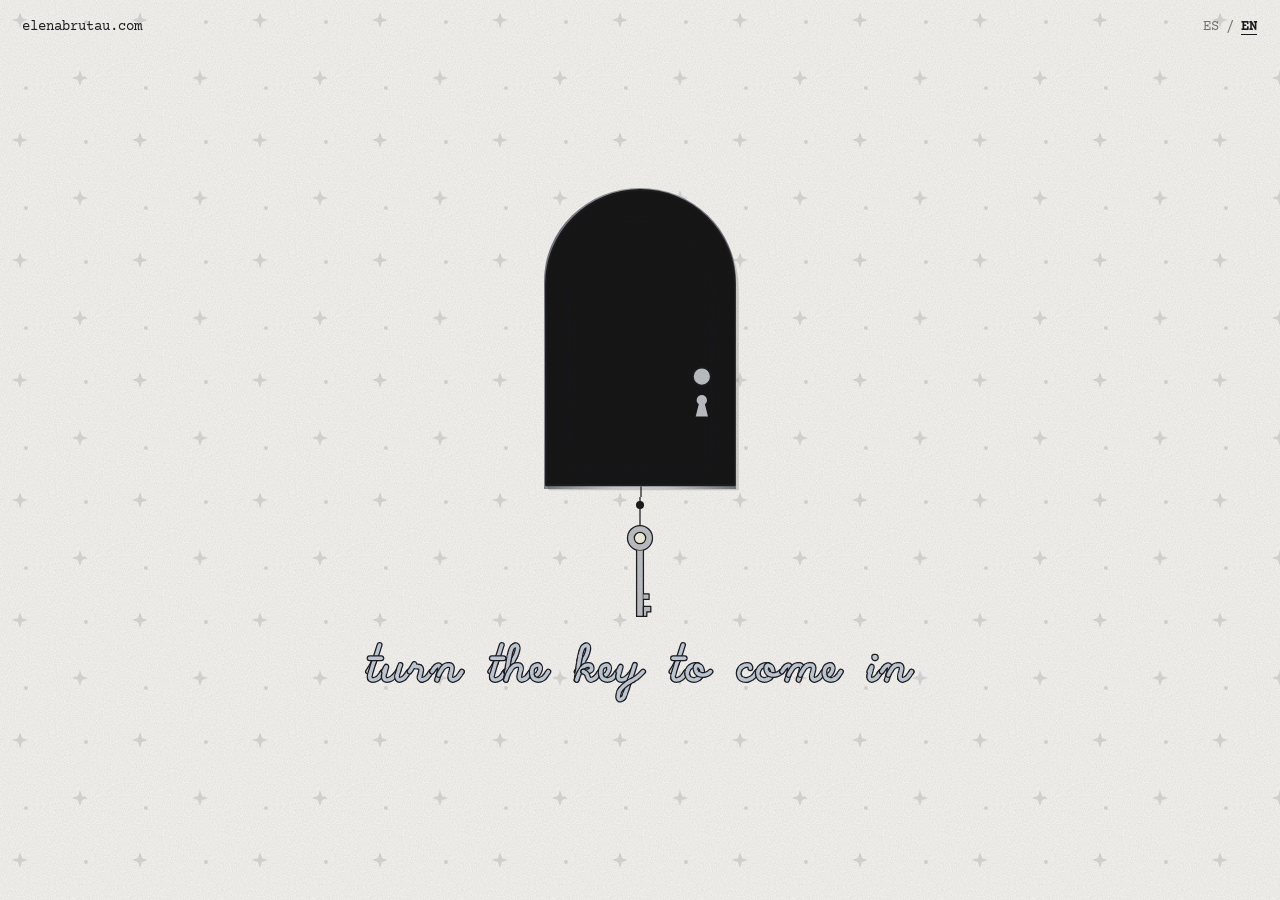
==== index.html @ fbf1dfaa "Estante más corto, pista mínima, cuadros reubicados y contorno fino Co-Authored-By: Claude Opus 5.5 " ====
<!doctype html>
<html lang="es">
<head>
  <meta charset="utf-8">
  <meta name="viewport" content="width=device-width, initial-scale=1">
  <title>Elena Brutau</title>
  <meta name="description" content="Un acceso a la mente de Elena Brutau: libretas con su arte, sus escritos, las cosas que ve y luna & friends.">
  <meta property="og:title" content="Elena Brutau">
  <meta property="og:description" content="Entra y saca una libreta.">
  <meta name="theme-color" content="#F7F6F3">
  <link rel="icon" href="data:image/svg+xml,%3Csvg xmlns='http://www.w3.org/2000/svg' viewBox='0 0 64 64'%3E%3Cpath d='M8 30 L14 10 L24 22 H40 L50 8 L56 30 Q58 52 32 52 Q6 52 8 30Z' fill='%23161616'/%3E%3Cpath d='M18 34 Q24 28 28 34 Q24 38 18 34Z M36 34 Q40 28 46 34 Q40 38 36 34Z' fill='%23CBA455'/%3E%3C/svg%3E">
  <link rel="preconnect" href="https://fonts.googleapis.com">
  <link rel="preconnect" href="https://fonts.gstatic.com" crossorigin>
  <link href="https://fonts.googleapis.com/css2?family=Archivo+Narrow:wght@600;700&family=Borel&family=Courier+Prime:wght@400;700&family=Sacramento&display=swap" rel="stylesheet">
  <link rel="stylesheet" href="styles.css?v=202610130904">
</head>
<body>

  <!-- Filtros de dibujo: borde de tinta tembloroso y manchas de acuarela -->
  <svg class="filtros" aria-hidden="true" focusable="false">
    <filter id="contorno" x="-10%" y="-10%" width="120%" height="120%">
      <feMorphology in="SourceAlpha" operator="dilate" radius="3.4" result="fuera"/>
      <feMorphology in="SourceAlpha" operator="dilate" radius="2.2" result="dentro"/>
      <feComposite in="fuera" in2="dentro" operator="out" result="anillo"/>
      <feFlood flood-color="#1C1A1E"/>
      <feComposite in2="anillo" operator="in" result="linea"/>
      <feMerge><feMergeNode in="linea"/><feMergeNode in="SourceGraphic"/></feMerge>
    </filter>
    <filter id="tinta" x="-5%" y="-5%" width="110%" height="110%">
      <feTurbulence type="fractalNoise" baseFrequency="0.025" numOctaves="1" seed="7" result="ruido"/>
      <feDisplacementMap in="SourceGraphic" in2="ruido" scale="2" xChannelSelector="R" yChannelSelector="G"/>
    </filter>
    <filter id="mancha" x="-20%" y="-20%" width="140%" height="140%">
      <feTurbulence type="fractalNoise" baseFrequency="0.018" numOctaves="4" seed="3" result="ruido"/>
      <feDisplacementMap in="SourceGraphic" in2="ruido" scale="46" xChannelSelector="R" yChannelSelector="G" result="forma"/>
      <feGaussianBlur in="forma" stdDeviation="1.2"/>
    </filter>
  </svg>

  <!-- Idioma -->
  <div class="idiomas" role="group" aria-label="Idioma / Language">
    <button type="button" data-idioma="es" lang="es" aria-pressed="true">ES</button><span aria-hidden="true">/</span><button type="button" data-idioma="en" lang="en" aria-pressed="false">EN</button>
  </div>

  <!-- La entrada: una puertecita y su llave -->
  <div class="entrada" id="entrada">
    <p class="encabezado">elenabrutau.com</p>
    <div class="entrada-centro">
      <div class="puerta" aria-hidden="true">
        <div class="puerta-hueco"><span class="hueco-luz"></span></div>
        <div class="puerta-hoja">
          <svg viewBox="0 0 200 300" preserveAspectRatio="none">
            <path class="trazo" d="M8 296 V100 A92 92 0 0 1 192 100 V296 Z" style="fill:#161616" stroke-width="3"/>
            <path class="trazo" d="M30 280 V108 A70 70 0 0 1 170 108 V280 Z" fill="none" stroke="#F5F2DF" stroke-width="1.6" opacity=".55"/>
            <path class="trazo" d="M40 140 V250 M60 120 V262 M140 120 V262 M160 140 V250" stroke="#F5F2DF" stroke-width="1" opacity=".3"/>
            <circle cx="160" cy="190" r="9" style="fill:#BFC2C7" class="trazo" stroke-width="2"/>
            <path d="M160 208 a5 5 0 0 1 3 9 l3 12 h-12 l3 -12 a5 5 0 0 1 3 -9z" fill="#BFC2C7"/>
          </svg>
        </div>
        <span class="clavo"></span>
      </div>
      <button class="llave" id="llave" type="button">
        <svg class="llave-dibujo" viewBox="0 0 70 190" aria-hidden="true">
          <path d="M35 -60 V8" class="trazo" stroke-width="1.4"/>
          <g class="trazo">
            <circle cx="35" cy="30" r="22" fill="#BFC2C7"/>
            <circle cx="35" cy="30" r="10" fill="#F5F2DF"/>
            <path d="M29 52 V168 H41 V52" fill="#BFC2C7"/>
            <path d="M41 150 H54 V160 H47 V168 H41 Z M41 128 H51 V138 H41" fill="#BFC2C7"/>
          </g>
        </svg>
        <span class="llave-texto letra" data-t="entrar">gira la llave para entrar</span>
      </button>
    </div>
  </div>

  <!-- El mundo: un cuarto en 3D -->
  <main class="mundo" id="mundo" aria-label="Estante de libretas de Elena Brutau">
    <p class="encabezado"><span class="fecha-txt" data-t="fecha">Fecha:</span> <span id="fecha"></span><span class="sep"> / </span>elenabrutau.com</p>
    <h1 class="sr-only">Elena Brutau</h1>

    <div class="escena">
      <div class="cuarto3d" id="cuarto3d">

        <!-- techo, piso y paredes -->
        <div class="cara techo" aria-hidden="true"></div>
        <div class="cara piso" aria-hidden="true">
          <span class="alfombra"></span>
        </div>
        <div class="cara izq" aria-hidden="true">
          <figure class="marco marco-rosa"><img src="img/rosa-azul.png" alt=""></figure>
          <svg class="doodle estrella" style="left:66%;top:18%;width:12%" viewBox="0 0 100 100"><path d="M50 2 L58 38 L96 26 L66 52 L92 86 L54 66 L40 98 L38 62 L4 70 L30 46 L10 14 L44 32 Z"/></svg>
          <svg class="doodle garabato" style="left:12%;top:70%;width:8%" viewBox="0 0 40 40"><path d="M6 20 h28 M20 5 v30 M9 9 l22 22 M31 9 L9 31"/></svg>
        </div>
        <div class="cara der" aria-hidden="true">
          <div class="ventana" aria-hidden="true">
            <svg viewBox="0 0 220 300">
              <!-- cielo de noche en los colores de Luna -->
              <path d="M36 268 V118 A74 74 0 0 1 184 118 V268 Z" fill="#161616"/>
              <path d="M128 70 a26 26 0 1 0 22 44 a20 20 0 1 1 -22 -44z" fill="#F7F6F3"/>
              <g fill="#F5F2DF"><circle cx="70" cy="100" r="2.4"/><circle cx="92" cy="170" r="2"/><circle cx="150" cy="200" r="2.4"/><circle cx="62" cy="226" r="1.8"/><circle cx="160" cy="150" r="1.6"/></g>
              <path d="M78 140 l3 8 8 3 -8 3 -3 8 -3 -8 -8 -3 8 -3z" fill="#9FB0C2"/>
              <!-- marco de madera oscura -->
              <path class="trazo madera" d="M26 278 V116 A84 84 0 0 1 194 116 V278 Z M36 268 V118 A74 74 0 0 1 184 118 V268 Z" fill-rule="evenodd" stroke-width="1.5"/>
              <path class="trazo" d="M110 36 V268 M36 178 H184" stroke="#141312" stroke-width="3"/>
              <path class="trazo madera" d="M14 276 H206 V292 H14 Z" stroke-width="1.5"/>
              <!-- cortinas lila -->
              <path class="trazo" d="M18 40 Q60 30 70 44 Q58 120 66 200 Q48 214 40 290 L18 290 Z" fill="#9FB0C2" stroke-width="1.5"/>
              <path class="trazo" d="M202 40 Q160 30 150 44 Q162 120 154 200 Q172 214 180 290 L202 290 Z" fill="#9FB0C2" stroke-width="1.5"/>
              <path class="trazo" d="M34 70 Q30 150 30 270 M186 70 Q190 150 190 270" stroke-width="1.4" opacity=".6"/>
              <path class="trazo" d="M8 40 H212" stroke-width="2"/>
              <circle cx="8" cy="40" r="6" fill="#BFC2C7" class="trazo" stroke-width="1.2"/><circle cx="212" cy="40" r="6" fill="#BFC2C7" class="trazo" stroke-width="1.2"/>
            </svg>
          </div>
          <!-- aquí irá otro dibujo de Elena -->
          <svg class="doodle estrella lila" style="left:16%;top:70%;width:10%" viewBox="0 0 100 100"><path d="M50 4 L60 40 L98 50 L60 60 L50 96 L40 60 L2 50 L40 40 Z"/></svg>
        </div>

        <!-- pared del fondo con el estante -->
        <div class="cara fondo">
          <div class="mancha-pared" aria-hidden="true"><svg viewBox="0 0 600 420"><path d="M70 230 C40 120 180 40 300 60 C440 80 560 140 540 260 C520 360 380 400 260 380 C140 360 95 320 70 230Z"/></svg></div>


          <svg class="doodle estrella" style="right:21%;top:12%;width:3.4%" viewBox="0 0 100 100"><path d="M50 2 L58 38 L96 26 L66 52 L92 86 L54 66 L40 98 L38 62 L4 70 L30 46 L10 14 L44 32 Z"/></svg>
          <svg class="doodle garabato lila" style="right:22%;top:26%;width:3%" viewBox="0 0 40 40"><path d="M6 20 h28 M20 5 v30 M9 9 l22 22 M31 9 L9 31"/></svg>
          <span class="pegatina rosa" style="right:21%;top:60%" aria-hidden="true"></span>
          <span class="pegatina negra" style="left:27%;top:6%" aria-hidden="true"></span>


          <!-- el escritorio bajo el estante -->
          <div class="escritorio" aria-hidden="true">
            <svg viewBox="0 -64 640 324">
              <!-- sombra en la pared -->
                            <!-- cajonera -->
              <path class="trazo madera" d="M40 72 H230 V256 H40 Z" stroke-width="1.5"/>
              <path d="M46 132 H224 M46 194 H224" stroke="#5E5B58" stroke-width="1.3" fill="none"/>
              <g class="trazo" stroke-width="1.3"><circle cx="135" cy="102" r="7" fill="#BFC2C7"/><circle cx="135" cy="163" r="7" fill="#BFC2C7"/><circle cx="135" cy="225" r="7" fill="#BFC2C7"/></g>
              <!-- pata derecha y travesaño con cajón fino -->
              <path class="trazo madera" d="M574 72 H604 V256 H574 Z" stroke-width="1.5"/>
              <path class="trazo madera" d="M230 72 H574 V104 H230 Z" stroke-width="1.5"/>
              <path d="M380 88 H424" stroke="#8A8D93" stroke-width="2.4" stroke-linecap="round"/>
              <!-- tablero -->
              <path class="trazo madera" d="M14 48 H630 V74 H14 Z" stroke-width="1.5"/>
              <!-- vetas y brillitos a su estilo -->
              <g class="trazo" stroke="#5E5B58" stroke-width="1.1">
                <path d="M60 58 q40 -4 80 0 M300 64 q50 -4 100 0 M520 56 q30 -3 60 0"/>
                <ellipse cx="80" cy="226" rx="9" ry="4"/><ellipse cx="196" cy="148" rx="7" ry="3"/>
              </g>
              <g stroke="#F5F2DF" stroke-width="2" stroke-linecap="round" opacity=".5"><path d="M24 54 v6 M30 54 v4 M586 82 v8 M592 82 v5"/></g>

              <!-- encima: libretas apiladas -->
              <path class="trazo" d="M64 34 H186 V48 H64 Z" fill="#161616" stroke-width="1.3"/>
              <path class="trazo" d="M72 20 H178 V34 H72 Z" fill="#161616" stroke-width="1.3"/>
              <path d="M150 20 h10 v14 h-10z" fill="#F5F2DF"/>
              <path d="M110 34 h14 v14 h-14z" fill="#C4CFDB"/>
              <!-- lamparita de escritorio: se enciende al entrar -->
              <g class="trazo" stroke-width="1.4">
                <path d="M222 48 Q240 38 258 48 Z" fill="#161616"/>
                <path d="M240 44 V-40" stroke-width="4"/>
                <path d="M222 -46 H258 L270 -16 H210 Z" fill="#161616"/>
                <path d="M230 -16 a10 10 0 0 0 20 0" class="bombilla"/>
              </g>
              <g class="rayos trazo" stroke-width="1.3"><path d="M240 0 v10 M222 -4 l-8 8 M258 -4 l8 8 M206 -14 l-10 2 M274 -14 l10 2"/></g>
              <path d="M226 -40 v6 M231 -40 v4" stroke="#F5F2DF" stroke-width="1.6" stroke-linecap="round"/>
              <!-- taza con lápices -->
              <path class="trazo" d="M300 0 L308 30 M312 -6 L314 30 M324 2 L318 30" stroke-width="5"/>
              <path d="M300 0 L302 8 M312 -6 L312.6 2 M324 2 L322 10" stroke="#161616" stroke-width="5" stroke-linecap="round"/>
              <path d="M301 6 L307 28" stroke="#BFC2C7" stroke-width="3" stroke-linecap="round"/>
              <path d="M312.6 2 L314 28" stroke="#979B82" stroke-width="3" stroke-linecap="round"/>
              <path d="M322 9 L318.6 28" stroke="#9FB0C2" stroke-width="3" stroke-linecap="round"/>
              <path class="trazo" d="M290 22 H336 L332 48 H294 Z" fill="#161616" stroke-width="1.4"/>
              <path class="trazo" d="M335 28 q14 2 10 12 q-3 6 -11 5" stroke-width="1.4"/>
              <path d="M300 30 v6 M305 30 v3" stroke="#F5F2DF" stroke-width="1.6" stroke-linecap="round"/>
              <!-- macetita con hojas a su estilo -->
              <path class="trazo" d="M470 34 Q456 6 470 -18 Q480 4 470 34 Z" fill="#979B82" stroke-width="1.3"/>
              <path class="trazo" d="M474 34 Q500 10 514 -2 Q508 26 474 34 Z" fill="#979B82" stroke-width="1.3"/>
              <path class="trazo" d="M468 34 Q440 18 430 4 Q452 6 468 34 Z" fill="#979B82" stroke-width="1.3"/>
              <path class="trazo" d="M470 30 V-12 M476 32 L506 4 M466 32 L436 8" stroke-width="1.2"/>
              <path class="trazo" d="M452 30 H492 L486 48 H458 Z" fill="#161616" stroke-width="1.4"/>
              <path d="M462 36 v5 M467 36 v3" stroke="#1C1A1E" stroke-width="1.6" stroke-linecap="round"/>
              <!-- piedrita de clay -->
              <path class="trazo" d="M548 48 Q544 30 562 28 Q582 26 584 42 L584 48 Z" fill="#F5F2DF" stroke-width="1.3"/>
              <path d="M556 36 l4 3 M570 34 l3 3" stroke="#1C1A1E" stroke-width="2" stroke-linecap="round"/>
            </svg>
          </div>

          <!-- fotos de los gatos en marquitos vintage -->
          <figure class="cuadro-dorado cuadro-1" style=""><svg viewBox="0 0 232 199.5" aria-hidden="true"><rect x="28" y="30" width="180" height="145.5" rx="4" fill="#1C1A1E" opacity=".14"/><g filter="url(#tinta)"><rect x="22.0" y="22.0" width="180.0" height="145.5" rx="3" fill="#BFC2C7" stroke="#1C1A1E" stroke-width="2.6"/><rect x="26.0" y="26.0" width="172.0" height="137.5" fill="none" stroke="#ECEEF0" stroke-width="2.2" opacity=".75"/><rect x="32.8" y="32.8" width="158.4" height="123.9" fill="none" stroke="#6E727A" stroke-width="1.4"/><rect x="41.0" y="41.0" width="142.0" height="107.5" fill="#9A9EA5" stroke="#1C1A1E" stroke-width="1.8"/><g fill="#ECEEF0" stroke="#6E727A" stroke-width=".5"><circle cx="43.4" cy="43.4" r="1.25"/><circle cx="43.4" cy="146.1" r="1.25"/><circle cx="48.0" cy="43.4" r="1.25"/><circle cx="48.0" cy="146.1" r="1.25"/><circle cx="52.5" cy="43.4" r="1.25"/><circle cx="52.5" cy="146.1" r="1.25"/><circle cx="57.1" cy="43.4" r="1.25"/><circle cx="57.1" cy="146.1" r="1.25"/><circle cx="61.7" cy="43.4" r="1.25"/><circle cx="61.7" cy="146.1" r="1.25"/><circle cx="66.3" cy="43.4" r="1.25"/><circle cx="66.3" cy="146.1" r="1.25"/><circle cx="70.8" cy="43.4" r="1.25"/><circle cx="70.8" cy="146.1" r="1.25"/><circle cx="75.4" cy="43.4" r="1.25"/><circle cx="75.4" cy="146.1" r="1.25"/><circle cx="80.0" cy="43.4" r="1.25"/><circle cx="80.0" cy="146.1" r="1.25"/><circle cx="84.6" cy="43.4" r="1.25"/><circle cx="84.6" cy="146.1" r="1.25"/><circle cx="89.1" cy="43.4" r="1.25"/><circle cx="89.1" cy="146.1" r="1.25"/><circle cx="93.7" cy="43.4" r="1.25"/><circle cx="93.7" cy="146.1" r="1.25"/><circle cx="98.3" cy="43.4" r="1.25"/><circle cx="98.3" cy="146.1" r="1.25"/><circle cx="102.9" cy="43.4" r="1.25"/><circle cx="102.9" cy="146.1" r="1.25"/><circle cx="107.4" cy="43.4" r="1.25"/><circle cx="107.4" cy="146.1" r="1.25"/><circle cx="112.0" cy="43.4" r="1.25"/><circle cx="112.0" cy="146.1" r="1.25"/><circle cx="116.6" cy="43.4" r="1.25"/><circle cx="116.6" cy="146.1" r="1.25"/><circle cx="121.1" cy="43.4" r="1.25"/><circle cx="121.1" cy="146.1" r="1.25"/><circle cx="125.7" cy="43.4" r="1.25"/><circle cx="125.7" cy="146.1" r="1.25"/><circle cx="130.3" cy="43.4" r="1.25"/><circle cx="130.3" cy="146.1" r="1.25"/><circle cx="134.9" cy="43.4" r="1.25"/><circle cx="134.9" cy="146.1" r="1.25"/><circle cx="139.4" cy="43.4" r="1.25"/><circle cx="139.4" cy="146.1" r="1.25"/><circle cx="144.0" cy="43.4" r="1.25"/><circle cx="144.0" cy="146.1" r="1.25"/><circle cx="148.6" cy="43.4" r="1.25"/><circle cx="148.6" cy="146.1" r="1.25"/><circle cx="153.2" cy="43.4" r="1.25"/><circle cx="153.2" cy="146.1" r="1.25"/><circle cx="157.7" cy="43.4" r="1.25"/><circle cx="157.7" cy="146.1" r="1.25"/><circle cx="162.3" cy="43.4" r="1.25"/><circle cx="162.3" cy="146.1" r="1.25"/><circle cx="166.9" cy="43.4" r="1.25"/><circle cx="166.9" cy="146.1" r="1.25"/><circle cx="171.5" cy="43.4" r="1.25"/><circle cx="171.5" cy="146.1" r="1.25"/><circle cx="176.0" cy="43.4" r="1.25"/><circle cx="176.0" cy="146.1" r="1.25"/><circle cx="180.6" cy="43.4" r="1.25"/><circle cx="180.6" cy="146.1" r="1.25"/><circle cx="43.4" cy="48.1" r="1.25"/><circle cx="180.6" cy="48.1" r="1.25"/><circle cx="43.4" cy="52.7" r="1.25"/><circle cx="180.6" cy="52.7" r="1.25"/><circle cx="43.4" cy="57.4" r="1.25"/><circle cx="180.6" cy="57.4" r="1.25"/><circle cx="43.4" cy="62.1" r="1.25"/><circle cx="180.6" cy="62.1" r="1.25"/><circle cx="43.4" cy="66.7" r="1.25"/><circle cx="180.6" cy="66.7" r="1.25"/><circle cx="43.4" cy="71.4" r="1.25"/><circle cx="180.6" cy="71.4" r="1.25"/><circle cx="43.4" cy="76.1" r="1.25"/><circle cx="180.6" cy="76.1" r="1.25"/><circle cx="43.4" cy="80.7" r="1.25"/><circle cx="180.6" cy="80.7" r="1.25"/><circle cx="43.4" cy="85.4" r="1.25"/><circle cx="180.6" cy="85.4" r="1.25"/><circle cx="43.4" cy="90.1" r="1.25"/><circle cx="180.6" cy="90.1" r="1.25"/><circle cx="43.4" cy="94.8" r="1.25"/><circle cx="180.6" cy="94.8" r="1.25"/><circle cx="43.4" cy="99.4" r="1.25"/><circle cx="180.6" cy="99.4" r="1.25"/><circle cx="43.4" cy="104.1" r="1.25"/><circle cx="180.6" cy="104.1" r="1.25"/><circle cx="43.4" cy="108.8" r="1.25"/><circle cx="180.6" cy="108.8" r="1.25"/><circle cx="43.4" cy="113.4" r="1.25"/><circle cx="180.6" cy="113.4" r="1.25"/><circle cx="43.4" cy="118.1" r="1.25"/><circle cx="180.6" cy="118.1" r="1.25"/><circle cx="43.4" cy="122.8" r="1.25"/><circle cx="180.6" cy="122.8" r="1.25"/><circle cx="43.4" cy="127.4" r="1.25"/><circle cx="180.6" cy="127.4" r="1.25"/><circle cx="43.4" cy="132.1" r="1.25"/><circle cx="180.6" cy="132.1" r="1.25"/><circle cx="43.4" cy="136.8" r="1.25"/><circle cx="180.6" cy="136.8" r="1.25"/><circle cx="43.4" cy="141.4" r="1.25"/><circle cx="180.6" cy="141.4" r="1.25"/></g><g transform="translate(101.2 26.8) rotate(200.0) scale(1 1)"><path d="M0 0 Q10.8 -9.7 21.6 -2.2 Q11.9 1.1 0 0 Z" fill="#BFC2C7" stroke="#1C1A1E" stroke-width="1.6" stroke-linejoin="round"/><path d="M1.7 -0.4 Q10.8 -4.3 19.4 -2.6" stroke="#6E727A" stroke-width="1" fill="none"/></g><g transform="translate(122.8 26.8) rotate(-20.0) scale(-1 1)"><path d="M0 0 Q10.8 -9.7 21.6 -2.2 Q11.9 1.1 0 0 Z" fill="#BFC2C7" stroke="#1C1A1E" stroke-width="1.6" stroke-linejoin="round"/><path d="M1.7 -0.4 Q10.8 -4.3 19.4 -2.6" stroke="#6E727A" stroke-width="1" fill="none"/></g><g transform="translate(112.0 30.4) rotate(0.0) scale(1 1)"><path d="M-22.2 0.0 L-21.7 -0.9 L-20.3 -1.6 L-18.9 -2.2 L-18.3 -2.9 L-18.6 -3.7 L-19.7 -4.8 L-20.7 -5.9 L-20.9 -6.8 L-20.0 -7.5 L-18.5 -7.8 L-16.9 -7.9 L-16.1 -8.4 L-16.1 -9.2 L-16.7 -10.5 L-17.2 -11.9 L-17.0 -12.9 L-16.0 -13.2 L-14.4 -13.0 L-12.9 -12.7 L-11.9 -12.8 L-11.6 -13.6 L-11.7 -15.0 L-11.7 -16.5 L-11.1 -17.3 L-10.0 -17.3 L-8.6 -16.6 L-7.3 -15.9 L-6.3 -15.7 L-5.7 -16.4 L-5.3 -17.7 L-4.7 -19.1 L-3.9 -19.7 L-2.8 -19.4 L-1.8 -18.3 L-0.8 -17.2 L-0.0 -16.7 L0.8 -17.2 L1.8 -18.3 L2.8 -19.4 L3.9 -19.7 L4.7 -19.1 L5.3 -17.7 L5.7 -16.4 L6.3 -15.7 L7.3 -15.9 L8.6 -16.6 L10.0 -17.3 L11.1 -17.3 L11.7 -16.5 L11.7 -15.0 L11.6 -13.6 L11.9 -12.8 L12.9 -12.7 L14.4 -13.0 L16.0 -13.2 L17.0 -12.9 L17.2 -11.9 L16.7 -10.5 L16.1 -9.2 L16.1 -8.4 L16.9 -7.9 L18.5 -7.8 L20.0 -7.5 L20.9 -6.8 L20.7 -5.9 L19.7 -4.8 L18.6 -3.7 L18.3 -2.9 L18.9 -2.2 L20.3 -1.6 L21.7 -0.9 L22.2 -0.0 Z" fill="#BFC2C7" stroke="#1C1A1E" stroke-width="2" stroke-linejoin="round"/><path d="M0 -2.4 L-17.6 -5.7" stroke="#6E727A" stroke-width="1.3"/><path d="M0 -2.4 L-14.4 -10.8" stroke="#6E727A" stroke-width="1.3"/><path d="M0 -2.4 L-9.4 -14.5" stroke="#6E727A" stroke-width="1.3"/><path d="M0 -2.4 L-3.3 -16.5" stroke="#6E727A" stroke-width="1.3"/><path d="M0 -2.4 L3.3 -16.5" stroke="#6E727A" stroke-width="1.3"/><path d="M0 -2.4 L9.4 -14.5" stroke="#6E727A" stroke-width="1.3"/><path d="M0 -2.4 L14.4 -10.8" stroke="#6E727A" stroke-width="1.3"/><path d="M0 -2.4 L17.6 -5.7" stroke="#6E727A" stroke-width="1.3"/><path d="M-15.3 -9.2 Q0 -21.4 15.3 -9.2" stroke="#ECEEF0" stroke-width="1.4" fill="none" opacity=".7"/><ellipse cx="0" cy="1.0" rx="6.5" ry="4.5" fill="#9A9EA5" stroke="#1C1A1E" stroke-width="1.6"/></g><g transform="translate(102.4 162.7) rotate(160.0) scale(1 1)"><path d="M0 0 Q9.0 -8.1 18.0 -1.8 Q9.9 0.9 0 0 Z" fill="#BFC2C7" stroke="#1C1A1E" stroke-width="1.6" stroke-linejoin="round"/><path d="M1.4 -0.4 Q9.0 -3.6 16.2 -2.2" stroke="#6E727A" stroke-width="1" fill="none"/></g><g transform="translate(121.6 162.7) rotate(20.0) scale(-1 1)"><path d="M0 0 Q9.0 -8.1 18.0 -1.8 Q9.9 0.9 0 0 Z" fill="#BFC2C7" stroke="#1C1A1E" stroke-width="1.6" stroke-linejoin="round"/><path d="M1.4 -0.4 Q9.0 -3.6 16.2 -2.2" stroke="#6E727A" stroke-width="1" fill="none"/></g><g transform="translate(112.0 160.3) rotate(180.0) scale(1 1)"><path d="M-18.3 0.0 L-17.9 -0.7 L-16.7 -1.3 L-15.6 -1.8 L-15.1 -2.4 L-15.4 -3.1 L-16.2 -3.9 L-17.0 -4.8 L-17.2 -5.6 L-16.5 -6.2 L-15.2 -6.4 L-14.0 -6.5 L-13.2 -6.9 L-13.3 -7.6 L-13.8 -8.7 L-14.2 -9.8 L-14.0 -10.6 L-13.2 -10.9 L-11.9 -10.7 L-10.6 -10.4 L-9.8 -10.5 L-9.6 -11.2 L-9.6 -12.4 L-9.6 -13.6 L-9.2 -14.3 L-8.3 -14.3 L-7.1 -13.7 L-6.0 -13.1 L-5.2 -12.9 L-4.7 -13.5 L-4.3 -14.6 L-3.9 -15.7 L-3.2 -16.2 L-2.3 -15.9 L-1.5 -15.1 L-0.7 -14.1 L-0.0 -13.8 L0.7 -14.1 L1.5 -15.1 L2.3 -15.9 L3.2 -16.2 L3.9 -15.7 L4.3 -14.6 L4.7 -13.5 L5.2 -12.9 L6.0 -13.1 L7.1 -13.7 L8.3 -14.3 L9.2 -14.3 L9.6 -13.6 L9.6 -12.4 L9.6 -11.2 L9.8 -10.5 L10.6 -10.4 L11.9 -10.7 L13.2 -10.9 L14.0 -10.6 L14.2 -9.8 L13.8 -8.7 L13.3 -7.6 L13.2 -6.9 L14.0 -6.5 L15.2 -6.4 L16.5 -6.2 L17.2 -5.6 L17.0 -4.8 L16.2 -3.9 L15.4 -3.1 L15.1 -2.4 L15.6 -1.8 L16.7 -1.3 L17.9 -0.7 L18.3 -0.0 Z" fill="#BFC2C7" stroke="#1C1A1E" stroke-width="2" stroke-linejoin="round"/><path d="M0 -2.0 L-14.5 -4.7" stroke="#6E727A" stroke-width="1.3"/><path d="M0 -2.0 L-11.8 -8.9" stroke="#6E727A" stroke-width="1.3"/><path d="M0 -2.0 L-7.7 -11.9" stroke="#6E727A" stroke-width="1.3"/><path d="M0 -2.0 L-2.7 -13.6" stroke="#6E727A" stroke-width="1.3"/><path d="M0 -2.0 L2.7 -13.6" stroke="#6E727A" stroke-width="1.3"/><path d="M0 -2.0 L7.7 -11.9" stroke="#6E727A" stroke-width="1.3"/><path d="M0 -2.0 L11.8 -8.9" stroke="#6E727A" stroke-width="1.3"/><path d="M0 -2.0 L14.5 -4.7" stroke="#6E727A" stroke-width="1.3"/><path d="M-12.6 -7.6 Q0 -17.6 12.6 -7.6" stroke="#ECEEF0" stroke-width="1.4" fill="none" opacity=".7"/><ellipse cx="0" cy="0.8" rx="5.4" ry="3.7" fill="#9A9EA5" stroke="#1C1A1E" stroke-width="1.6"/></g><g transform="translate(24.4 24.4) rotate(8.0) scale(1 1)"><path d="M0 0 C10.3 -8.0 23.9 -3.4 22.8 8.0 C21.7 16.0 12.5 16.4 11.4 10.3 C10.7 6.8 14.8 5.7 16.4 8.7" fill="none" stroke="#1C1A1E" stroke-width="6.0" stroke-linecap="round" stroke-linejoin="round"/><path d="M0 0 C10.3 -8.0 23.9 -3.4 22.8 8.0 C21.7 16.0 12.5 16.4 11.4 10.3 C10.7 6.8 14.8 5.7 16.4 8.7" fill="none" stroke="#BFC2C7" stroke-width="3.4" stroke-linecap="round" stroke-linejoin="round"/><path d="M0 0 C10.3 -8.0 23.9 -3.4 22.8 8.0 C21.7 16.0 12.5 16.4 11.4 10.3 C10.7 6.8 14.8 5.7 16.4 8.7" fill="none" stroke="#ECEEF0" stroke-width="0.9520000000000001" stroke-linecap="round" opacity=".8" transform="translate(-.6 -.6)"/></g><g transform="translate(24.4 24.4) rotate(82.0) scale(1 -1)"><path d="M0 0 C10.3 -8.0 23.9 -3.4 22.8 8.0 C21.7 16.0 12.5 16.4 11.4 10.3 C10.7 6.8 14.8 5.7 16.4 8.7" fill="none" stroke="#1C1A1E" stroke-width="6.0" stroke-linecap="round" stroke-linejoin="round"/><path d="M0 0 C10.3 -8.0 23.9 -3.4 22.8 8.0 C21.7 16.0 12.5 16.4 11.4 10.3 C10.7 6.8 14.8 5.7 16.4 8.7" fill="none" stroke="#BFC2C7" stroke-width="3.4" stroke-linecap="round" stroke-linejoin="round"/><path d="M0 0 C10.3 -8.0 23.9 -3.4 22.8 8.0 C21.7 16.0 12.5 16.4 11.4 10.3 C10.7 6.8 14.8 5.7 16.4 8.7" fill="none" stroke="#ECEEF0" stroke-width="0.9520000000000001" stroke-linecap="round" opacity=".8" transform="translate(-.6 -.6)"/></g><g transform="translate(32.1 32.1) rotate(0.0) scale(1 1)"><circle cx="0.0" cy="-5.1" r="3.9" fill="#BFC2C7" stroke="#1C1A1E" stroke-width="1.4"/><circle cx="4.8" cy="-1.6" r="3.9" fill="#BFC2C7" stroke="#1C1A1E" stroke-width="1.4"/><circle cx="3.0" cy="4.1" r="3.9" fill="#BFC2C7" stroke="#1C1A1E" stroke-width="1.4"/><circle cx="-3.0" cy="4.1" r="3.9" fill="#BFC2C7" stroke="#1C1A1E" stroke-width="1.4"/><circle cx="-4.8" cy="-1.6" r="3.9" fill="#BFC2C7" stroke="#1C1A1E" stroke-width="1.4"/><circle r="2.9" fill="#9A9EA5" stroke="#1C1A1E" stroke-width="1.4"/><circle cx="-0.8" cy="-1.0" r="0.8" fill="#ECEEF0"/></g><g transform="translate(199.6 24.4) rotate(98.0) scale(1 1)"><path d="M0 0 C10.3 -8.0 23.9 -3.4 22.8 8.0 C21.7 16.0 12.5 16.4 11.4 10.3 C10.7 6.8 14.8 5.7 16.4 8.7" fill="none" stroke="#1C1A1E" stroke-width="6.0" stroke-linecap="round" stroke-linejoin="round"/><path d="M0 0 C10.3 -8.0 23.9 -3.4 22.8 8.0 C21.7 16.0 12.5 16.4 11.4 10.3 C10.7 6.8 14.8 5.7 16.4 8.7" fill="none" stroke="#BFC2C7" stroke-width="3.4" stroke-linecap="round" stroke-linejoin="round"/><path d="M0 0 C10.3 -8.0 23.9 -3.4 22.8 8.0 C21.7 16.0 12.5 16.4 11.4 10.3 C10.7 6.8 14.8 5.7 16.4 8.7" fill="none" stroke="#ECEEF0" stroke-width="0.9520000000000001" stroke-linecap="round" opacity=".8" transform="translate(-.6 -.6)"/></g><g transform="translate(199.6 24.4) rotate(172.0) scale(1 -1)"><path d="M0 0 C10.3 -8.0 23.9 -3.4 22.8 8.0 C21.7 16.0 12.5 16.4 11.4 10.3 C10.7 6.8 14.8 5.7 16.4 8.7" fill="none" stroke="#1C1A1E" stroke-width="6.0" stroke-linecap="round" stroke-linejoin="round"/><path d="M0 0 C10.3 -8.0 23.9 -3.4 22.8 8.0 C21.7 16.0 12.5 16.4 11.4 10.3 C10.7 6.8 14.8 5.7 16.4 8.7" fill="none" stroke="#BFC2C7" stroke-width="3.4" stroke-linecap="round" stroke-linejoin="round"/><path d="M0 0 C10.3 -8.0 23.9 -3.4 22.8 8.0 C21.7 16.0 12.5 16.4 11.4 10.3 C10.7 6.8 14.8 5.7 16.4 8.7" fill="none" stroke="#ECEEF0" stroke-width="0.9520000000000001" stroke-linecap="round" opacity=".8" transform="translate(-.6 -.6)"/></g><g transform="translate(191.9 32.1) rotate(0.0) scale(1 1)"><circle cx="0.0" cy="-5.1" r="3.9" fill="#BFC2C7" stroke="#1C1A1E" stroke-width="1.4"/><circle cx="4.8" cy="-1.6" r="3.9" fill="#BFC2C7" stroke="#1C1A1E" stroke-width="1.4"/><circle cx="3.0" cy="4.1" r="3.9" fill="#BFC2C7" stroke="#1C1A1E" stroke-width="1.4"/><circle cx="-3.0" cy="4.1" r="3.9" fill="#BFC2C7" stroke="#1C1A1E" stroke-width="1.4"/><circle cx="-4.8" cy="-1.6" r="3.9" fill="#BFC2C7" stroke="#1C1A1E" stroke-width="1.4"/><circle r="2.9" fill="#9A9EA5" stroke="#1C1A1E" stroke-width="1.4"/><circle cx="-0.8" cy="-1.0" r="0.8" fill="#ECEEF0"/></g><g transform="translate(199.6 165.1) rotate(188.0) scale(1 1)"><path d="M0 0 C10.3 -8.0 23.9 -3.4 22.8 8.0 C21.7 16.0 12.5 16.4 11.4 10.3 C10.7 6.8 14.8 5.7 16.4 8.7" fill="none" stroke="#1C1A1E" stroke-width="6.0" stroke-linecap="round" stroke-linejoin="round"/><path d="M0 0 C10.3 -8.0 23.9 -3.4 22.8 8.0 C21.7 16.0 12.5 16.4 11.4 10.3 C10.7 6.8 14.8 5.7 16.4 8.7" fill="none" stroke="#BFC2C7" stroke-width="3.4" stroke-linecap="round" stroke-linejoin="round"/><path d="M0 0 C10.3 -8.0 23.9 -3.4 22.8 8.0 C21.7 16.0 12.5 16.4 11.4 10.3 C10.7 6.8 14.8 5.7 16.4 8.7" fill="none" stroke="#ECEEF0" stroke-width="0.9520000000000001" stroke-linecap="round" opacity=".8" transform="translate(-.6 -.6)"/></g><g transform="translate(199.6 165.1) rotate(262.0) scale(1 -1)"><path d="M0 0 C10.3 -8.0 23.9 -3.4 22.8 8.0 C21.7 16.0 12.5 16.4 11.4 10.3 C10.7 6.8 14.8 5.7 16.4 8.7" fill="none" stroke="#1C1A1E" stroke-width="6.0" stroke-linecap="round" stroke-linejoin="round"/><path d="M0 0 C10.3 -8.0 23.9 -3.4 22.8 8.0 C21.7 16.0 12.5 16.4 11.4 10.3 C10.7 6.8 14.8 5.7 16.4 8.7" fill="none" stroke="#BFC2C7" stroke-width="3.4" stroke-linecap="round" stroke-linejoin="round"/><path d="M0 0 C10.3 -8.0 23.9 -3.4 22.8 8.0 C21.7 16.0 12.5 16.4 11.4 10.3 C10.7 6.8 14.8 5.7 16.4 8.7" fill="none" stroke="#ECEEF0" stroke-width="0.9520000000000001" stroke-linecap="round" opacity=".8" transform="translate(-.6 -.6)"/></g><g transform="translate(191.9 157.4) rotate(0.0) scale(1 1)"><circle cx="0.0" cy="-5.1" r="3.9" fill="#BFC2C7" stroke="#1C1A1E" stroke-width="1.4"/><circle cx="4.8" cy="-1.6" r="3.9" fill="#BFC2C7" stroke="#1C1A1E" stroke-width="1.4"/><circle cx="3.0" cy="4.1" r="3.9" fill="#BFC2C7" stroke="#1C1A1E" stroke-width="1.4"/><circle cx="-3.0" cy="4.1" r="3.9" fill="#BFC2C7" stroke="#1C1A1E" stroke-width="1.4"/><circle cx="-4.8" cy="-1.6" r="3.9" fill="#BFC2C7" stroke="#1C1A1E" stroke-width="1.4"/><circle r="2.9" fill="#9A9EA5" stroke="#1C1A1E" stroke-width="1.4"/><circle cx="-0.8" cy="-1.0" r="0.8" fill="#ECEEF0"/></g><g transform="translate(24.4 165.1) rotate(278.0) scale(1 1)"><path d="M0 0 C10.3 -8.0 23.9 -3.4 22.8 8.0 C21.7 16.0 12.5 16.4 11.4 10.3 C10.7 6.8 14.8 5.7 16.4 8.7" fill="none" stroke="#1C1A1E" stroke-width="6.0" stroke-linecap="round" stroke-linejoin="round"/><path d="M0 0 C10.3 -8.0 23.9 -3.4 22.8 8.0 C21.7 16.0 12.5 16.4 11.4 10.3 C10.7 6.8 14.8 5.7 16.4 8.7" fill="none" stroke="#BFC2C7" stroke-width="3.4" stroke-linecap="round" stroke-linejoin="round"/><path d="M0 0 C10.3 -8.0 23.9 -3.4 22.8 8.0 C21.7 16.0 12.5 16.4 11.4 10.3 C10.7 6.8 14.8 5.7 16.4 8.7" fill="none" stroke="#ECEEF0" stroke-width="0.9520000000000001" stroke-linecap="round" opacity=".8" transform="translate(-.6 -.6)"/></g><g transform="translate(24.4 165.1) rotate(352.0) scale(1 -1)"><path d="M0 0 C10.3 -8.0 23.9 -3.4 22.8 8.0 C21.7 16.0 12.5 16.4 11.4 10.3 C10.7 6.8 14.8 5.7 16.4 8.7" fill="none" stroke="#1C1A1E" stroke-width="6.0" stroke-linecap="round" stroke-linejoin="round"/><path d="M0 0 C10.3 -8.0 23.9 -3.4 22.8 8.0 C21.7 16.0 12.5 16.4 11.4 10.3 C10.7 6.8 14.8 5.7 16.4 8.7" fill="none" stroke="#BFC2C7" stroke-width="3.4" stroke-linecap="round" stroke-linejoin="round"/><path d="M0 0 C10.3 -8.0 23.9 -3.4 22.8 8.0 C21.7 16.0 12.5 16.4 11.4 10.3 C10.7 6.8 14.8 5.7 16.4 8.7" fill="none" stroke="#ECEEF0" stroke-width="0.9520000000000001" stroke-linecap="round" opacity=".8" transform="translate(-.6 -.6)"/></g><g transform="translate(32.1 157.4) rotate(0.0) scale(1 1)"><circle cx="0.0" cy="-5.1" r="3.9" fill="#BFC2C7" stroke="#1C1A1E" stroke-width="1.4"/><circle cx="4.8" cy="-1.6" r="3.9" fill="#BFC2C7" stroke="#1C1A1E" stroke-width="1.4"/><circle cx="3.0" cy="4.1" r="3.9" fill="#BFC2C7" stroke="#1C1A1E" stroke-width="1.4"/><circle cx="-3.0" cy="4.1" r="3.9" fill="#BFC2C7" stroke="#1C1A1E" stroke-width="1.4"/><circle cx="-4.8" cy="-1.6" r="3.9" fill="#BFC2C7" stroke="#1C1A1E" stroke-width="1.4"/><circle r="2.9" fill="#9A9EA5" stroke="#1C1A1E" stroke-width="1.4"/><circle cx="-0.8" cy="-1.0" r="0.8" fill="#ECEEF0"/></g><g transform="translate(22.0 92.8) rotate(-90.0) scale(1 1)"><path d="M0 0 C7.6 -5.9 17.6 -2.5 16.8 5.9 C16.0 11.8 9.2 12.1 8.4 7.6 C7.9 5.0 10.9 4.2 12.1 6.4" fill="none" stroke="#1C1A1E" stroke-width="5.6" stroke-linecap="round" stroke-linejoin="round"/><path d="M0 0 C7.6 -5.9 17.6 -2.5 16.8 5.9 C16.0 11.8 9.2 12.1 8.4 7.6 C7.9 5.0 10.9 4.2 12.1 6.4" fill="none" stroke="#BFC2C7" stroke-width="3" stroke-linecap="round" stroke-linejoin="round"/><path d="M0 0 C7.6 -5.9 17.6 -2.5 16.8 5.9 C16.0 11.8 9.2 12.1 8.4 7.6 C7.9 5.0 10.9 4.2 12.1 6.4" fill="none" stroke="#ECEEF0" stroke-width="0.8400000000000001" stroke-linecap="round" opacity=".8" transform="translate(-.6 -.6)"/></g><g transform="translate(22.0 96.8) rotate(90.0) scale(1 1)"><path d="M0 0 C7.6 -5.9 17.6 -2.5 16.8 5.9 C16.0 11.8 9.2 12.1 8.4 7.6 C7.9 5.0 10.9 4.2 12.1 6.4" fill="none" stroke="#1C1A1E" stroke-width="5.6" stroke-linecap="round" stroke-linejoin="round"/><path d="M0 0 C7.6 -5.9 17.6 -2.5 16.8 5.9 C16.0 11.8 9.2 12.1 8.4 7.6 C7.9 5.0 10.9 4.2 12.1 6.4" fill="none" stroke="#BFC2C7" stroke-width="3" stroke-linecap="round" stroke-linejoin="round"/><path d="M0 0 C7.6 -5.9 17.6 -2.5 16.8 5.9 C16.0 11.8 9.2 12.1 8.4 7.6 C7.9 5.0 10.9 4.2 12.1 6.4" fill="none" stroke="#ECEEF0" stroke-width="0.8400000000000001" stroke-linecap="round" opacity=".8" transform="translate(-.6 -.6)"/></g><g transform="translate(23.2 94.8) rotate(0.0) scale(1 1)"><circle cx="0.0" cy="-5.4" r="4.1" fill="#BFC2C7" stroke="#1C1A1E" stroke-width="1.4"/><circle cx="5.1" cy="-1.7" r="4.1" fill="#BFC2C7" stroke="#1C1A1E" stroke-width="1.4"/><circle cx="3.1" cy="4.3" r="4.1" fill="#BFC2C7" stroke="#1C1A1E" stroke-width="1.4"/><circle cx="-3.1" cy="4.3" r="4.1" fill="#BFC2C7" stroke="#1C1A1E" stroke-width="1.4"/><circle cx="-5.1" cy="-1.7" r="4.1" fill="#BFC2C7" stroke="#1C1A1E" stroke-width="1.4"/><circle r="3.1" fill="#9A9EA5" stroke="#1C1A1E" stroke-width="1.4"/><circle cx="-0.9" cy="-1.0" r="0.9" fill="#ECEEF0"/></g><g transform="translate(202.0 92.8) rotate(180.0) scale(1 1)"><path d="M0 0 C7.6 -5.9 17.6 -2.5 16.8 5.9 C16.0 11.8 9.2 12.1 8.4 7.6 C7.9 5.0 10.9 4.2 12.1 6.4" fill="none" stroke="#1C1A1E" stroke-width="5.6" stroke-linecap="round" stroke-linejoin="round"/><path d="M0 0 C7.6 -5.9 17.6 -2.5 16.8 5.9 C16.0 11.8 9.2 12.1 8.4 7.6 C7.9 5.0 10.9 4.2 12.1 6.4" fill="none" stroke="#BFC2C7" stroke-width="3" stroke-linecap="round" stroke-linejoin="round"/><path d="M0 0 C7.6 -5.9 17.6 -2.5 16.8 5.9 C16.0 11.8 9.2 12.1 8.4 7.6 C7.9 5.0 10.9 4.2 12.1 6.4" fill="none" stroke="#ECEEF0" stroke-width="0.8400000000000001" stroke-linecap="round" opacity=".8" transform="translate(-.6 -.6)"/></g><g transform="translate(202.0 96.8) rotate(90.0) scale(1 -1)"><path d="M0 0 C7.6 -5.9 17.6 -2.5 16.8 5.9 C16.0 11.8 9.2 12.1 8.4 7.6 C7.9 5.0 10.9 4.2 12.1 6.4" fill="none" stroke="#1C1A1E" stroke-width="5.6" stroke-linecap="round" stroke-linejoin="round"/><path d="M0 0 C7.6 -5.9 17.6 -2.5 16.8 5.9 C16.0 11.8 9.2 12.1 8.4 7.6 C7.9 5.0 10.9 4.2 12.1 6.4" fill="none" stroke="#BFC2C7" stroke-width="3" stroke-linecap="round" stroke-linejoin="round"/><path d="M0 0 C7.6 -5.9 17.6 -2.5 16.8 5.9 C16.0 11.8 9.2 12.1 8.4 7.6 C7.9 5.0 10.9 4.2 12.1 6.4" fill="none" stroke="#ECEEF0" stroke-width="0.8400000000000001" stroke-linecap="round" opacity=".8" transform="translate(-.6 -.6)"/></g><g transform="translate(200.8 94.8) rotate(0.0) scale(1 1)"><circle cx="0.0" cy="-5.4" r="4.1" fill="#BFC2C7" stroke="#1C1A1E" stroke-width="1.4"/><circle cx="5.1" cy="-1.7" r="4.1" fill="#BFC2C7" stroke="#1C1A1E" stroke-width="1.4"/><circle cx="3.1" cy="4.3" r="4.1" fill="#BFC2C7" stroke="#1C1A1E" stroke-width="1.4"/><circle cx="-3.1" cy="4.3" r="4.1" fill="#BFC2C7" stroke="#1C1A1E" stroke-width="1.4"/><circle cx="-5.1" cy="-1.7" r="4.1" fill="#BFC2C7" stroke="#1C1A1E" stroke-width="1.4"/><circle r="3.1" fill="#9A9EA5" stroke="#1C1A1E" stroke-width="1.4"/><circle cx="-0.9" cy="-1.0" r="0.9" fill="#ECEEF0"/></g></g><rect x="45" y="45" width="134" height="99.5" fill="#1C1A1E"/><image href="img/gatos-1.jpg" x="46" y="46" width="132" height="97.5" preserveAspectRatio="xMidYMid meet"/></svg></figure>
          <figure class="cuadro-dorado cuadro-2" style=""><svg viewBox="0 0 200.0 234.0" aria-hidden="true"><ellipse cx="102.0" cy="120.0" rx="72.0" ry="88.0" fill="#1C1A1E" opacity=".14"/><g filter="url(#tinta)"><ellipse cx="96.0" cy="112.0" rx="72.0" ry="88.0" fill="#BFC2C7" stroke="#1C1A1E" stroke-width="2.6"/><ellipse cx="96.0" cy="112.0" rx="68.0" ry="84.0" fill="none" stroke="#ECEEF0" stroke-width="2.2" opacity=".75"/><ellipse cx="96.0" cy="112.0" rx="61.0" ry="77.0" fill="none" stroke="#6E727A" stroke-width="1.4"/><ellipse cx="96.0" cy="112.0" rx="55.0" ry="71.0" fill="#9A9EA5" stroke="#1C1A1E" stroke-width="1.8"/><g fill="#ECEEF0" stroke="#6E727A" stroke-width=".5"><circle cx="148.6" cy="112.0" r="1.25"/><circle cx="148.4" cy="117.5" r="1.25"/><circle cx="147.9" cy="122.9" r="1.25"/><circle cx="147.1" cy="128.2" r="1.25"/><circle cx="146.0" cy="133.5" r="1.25"/><circle cx="144.5" cy="138.6" r="1.25"/><circle cx="142.7" cy="143.5" r="1.25"/><circle cx="140.7" cy="148.2" r="1.25"/><circle cx="138.3" cy="152.8" r="1.25"/><circle cx="135.7" cy="157.0" r="1.25"/><circle cx="132.8" cy="161.0" r="1.25"/><circle cx="129.7" cy="164.6" r="1.25"/><circle cx="126.4" cy="168.0" r="1.25"/><circle cx="122.9" cy="170.9" r="1.25"/><circle cx="119.2" cy="173.6" r="1.25"/><circle cx="115.4" cy="175.8" r="1.25"/><circle cx="111.5" cy="177.6" r="1.25"/><circle cx="107.4" cy="179.0" r="1.25"/><circle cx="103.3" cy="179.9" r="1.25"/><circle cx="99.1" cy="180.5" r="1.25"/><circle cx="95.0" cy="180.6" r="1.25"/><circle cx="90.8" cy="180.3" r="1.25"/><circle cx="86.6" cy="179.5" r="1.25"/><circle cx="82.6" cy="178.3" r="1.25"/><circle cx="78.6" cy="176.7" r="1.25"/><circle cx="74.7" cy="174.7" r="1.25"/><circle cx="70.9" cy="172.3" r="1.25"/><circle cx="67.3" cy="169.5" r="1.25"/><circle cx="63.9" cy="166.4" r="1.25"/><circle cx="60.7" cy="162.9" r="1.25"/><circle cx="57.7" cy="159.0" r="1.25"/><circle cx="55.0" cy="154.9" r="1.25"/><circle cx="52.5" cy="150.5" r="1.25"/><circle cx="50.3" cy="145.9" r="1.25"/><circle cx="48.4" cy="141.1" r="1.25"/><circle cx="46.7" cy="136.0" r="1.25"/><circle cx="45.4" cy="130.9" r="1.25"/><circle cx="44.4" cy="125.6" r="1.25"/><circle cx="43.8" cy="120.2" r="1.25"/><circle cx="43.4" cy="114.7" r="1.25"/><circle cx="43.4" cy="109.3" r="1.25"/><circle cx="43.8" cy="103.8" r="1.25"/><circle cx="44.4" cy="98.4" r="1.25"/><circle cx="45.4" cy="93.1" r="1.25"/><circle cx="46.7" cy="88.0" r="1.25"/><circle cx="48.4" cy="82.9" r="1.25"/><circle cx="50.3" cy="78.1" r="1.25"/><circle cx="52.5" cy="73.5" r="1.25"/><circle cx="55.0" cy="69.1" r="1.25"/><circle cx="57.7" cy="65.0" r="1.25"/><circle cx="60.7" cy="61.1" r="1.25"/><circle cx="63.9" cy="57.6" r="1.25"/><circle cx="67.3" cy="54.5" r="1.25"/><circle cx="70.9" cy="51.7" r="1.25"/><circle cx="74.7" cy="49.3" r="1.25"/><circle cx="78.6" cy="47.3" r="1.25"/><circle cx="82.6" cy="45.7" r="1.25"/><circle cx="86.6" cy="44.5" r="1.25"/><circle cx="90.8" cy="43.7" r="1.25"/><circle cx="95.0" cy="43.4" r="1.25"/><circle cx="99.1" cy="43.5" r="1.25"/><circle cx="103.3" cy="44.1" r="1.25"/><circle cx="107.4" cy="45.0" r="1.25"/><circle cx="111.5" cy="46.4" r="1.25"/><circle cx="115.4" cy="48.2" r="1.25"/><circle cx="119.2" cy="50.4" r="1.25"/><circle cx="122.9" cy="53.1" r="1.25"/><circle cx="126.4" cy="56.0" r="1.25"/><circle cx="129.7" cy="59.4" r="1.25"/><circle cx="132.8" cy="63.0" r="1.25"/><circle cx="135.7" cy="67.0" r="1.25"/><circle cx="138.3" cy="71.2" r="1.25"/><circle cx="140.7" cy="75.8" r="1.25"/><circle cx="142.7" cy="80.5" r="1.25"/><circle cx="144.5" cy="85.4" r="1.25"/><circle cx="146.0" cy="90.5" r="1.25"/><circle cx="147.1" cy="95.8" r="1.25"/><circle cx="147.9" cy="101.1" r="1.25"/><circle cx="148.4" cy="106.5" r="1.25"/></g><g transform="translate(86.1 27.3) rotate(200.0) scale(1 1)"><path d="M0 0 Q9.9 -8.9 19.8 -2.0 Q10.9 1.0 0 0 Z" fill="#BFC2C7" stroke="#1C1A1E" stroke-width="1.6" stroke-linejoin="round"/><path d="M1.6 -0.4 Q9.9 -4.0 17.8 -2.4" stroke="#6E727A" stroke-width="1" fill="none"/></g><g transform="translate(105.9 27.3) rotate(-20.0) scale(-1 1)"><path d="M0 0 Q9.9 -8.9 19.8 -2.0 Q10.9 1.0 0 0 Z" fill="#BFC2C7" stroke="#1C1A1E" stroke-width="1.6" stroke-linejoin="round"/><path d="M1.6 -0.4 Q9.9 -4.0 17.8 -2.4" stroke="#6E727A" stroke-width="1" fill="none"/></g><g transform="translate(96.0 30.6) rotate(0.0) scale(1 1)"><path d="M-20.4 0.0 L-19.9 -0.8 L-18.6 -1.5 L-17.4 -2.1 L-16.8 -2.7 L-17.1 -3.4 L-18.1 -4.4 L-19.0 -5.4 L-19.2 -6.3 L-18.4 -6.9 L-16.9 -7.1 L-15.5 -7.3 L-14.7 -7.7 L-14.8 -8.5 L-15.3 -9.7 L-15.8 -10.9 L-15.6 -11.8 L-14.7 -12.1 L-13.2 -11.9 L-11.8 -11.6 L-10.9 -11.7 L-10.7 -12.5 L-10.7 -13.8 L-10.7 -15.1 L-10.2 -15.9 L-9.2 -15.9 L-7.9 -15.3 L-6.7 -14.6 L-5.8 -14.4 L-5.3 -15.0 L-4.8 -16.3 L-4.3 -17.5 L-3.5 -18.1 L-2.6 -17.7 L-1.6 -16.8 L-0.8 -15.7 L-0.0 -15.3 L0.8 -15.7 L1.6 -16.8 L2.6 -17.7 L3.5 -18.1 L4.3 -17.5 L4.8 -16.3 L5.3 -15.0 L5.8 -14.4 L6.7 -14.6 L7.9 -15.3 L9.2 -15.9 L10.2 -15.9 L10.7 -15.1 L10.7 -13.8 L10.7 -12.5 L10.9 -11.7 L11.8 -11.6 L13.2 -11.9 L14.7 -12.1 L15.6 -11.8 L15.8 -10.9 L15.3 -9.7 L14.8 -8.5 L14.7 -7.7 L15.5 -7.3 L16.9 -7.1 L18.4 -6.9 L19.2 -6.3 L19.0 -5.4 L18.1 -4.4 L17.1 -3.4 L16.8 -2.7 L17.4 -2.1 L18.6 -1.5 L19.9 -0.8 L20.4 -0.0 Z" fill="#BFC2C7" stroke="#1C1A1E" stroke-width="2" stroke-linejoin="round"/><path d="M0 -2.2 L-16.2 -5.2" stroke="#6E727A" stroke-width="1.3"/><path d="M0 -2.2 L-13.2 -9.9" stroke="#6E727A" stroke-width="1.3"/><path d="M0 -2.2 L-8.6 -13.3" stroke="#6E727A" stroke-width="1.3"/><path d="M0 -2.2 L-3.0 -15.1" stroke="#6E727A" stroke-width="1.3"/><path d="M0 -2.2 L3.0 -15.1" stroke="#6E727A" stroke-width="1.3"/><path d="M0 -2.2 L8.6 -13.3" stroke="#6E727A" stroke-width="1.3"/><path d="M0 -2.2 L13.2 -9.9" stroke="#6E727A" stroke-width="1.3"/><path d="M0 -2.2 L16.2 -5.2" stroke="#6E727A" stroke-width="1.3"/><path d="M-14.0 -8.4 Q0 -19.6 14.0 -8.4" stroke="#ECEEF0" stroke-width="1.4" fill="none" opacity=".7"/><ellipse cx="0" cy="0.9" rx="6.0" ry="4.1" fill="#9A9EA5" stroke="#1C1A1E" stroke-width="1.6"/></g><g transform="translate(96.0 194.5) rotate(180.0) scale(1 1)"><path d="M-15.6 0.0 L-15.2 -0.6 L-14.2 -1.1 L-13.3 -1.6 L-12.8 -2.0 L-13.1 -2.6 L-13.8 -3.3 L-14.5 -4.1 L-14.6 -4.8 L-14.1 -5.2 L-13.0 -5.4 L-11.9 -5.6 L-11.3 -5.9 L-11.3 -6.5 L-11.7 -7.4 L-12.1 -8.3 L-11.9 -9.0 L-11.2 -9.2 L-10.1 -9.1 L-9.0 -8.9 L-8.4 -9.0 L-8.2 -9.6 L-8.2 -10.5 L-8.2 -11.5 L-7.8 -12.1 L-7.0 -12.1 L-6.0 -11.7 L-5.1 -11.1 L-4.5 -11.0 L-4.0 -11.5 L-3.7 -12.4 L-3.3 -13.4 L-2.7 -13.8 L-2.0 -13.6 L-1.2 -12.8 L-0.6 -12.0 L-0.0 -11.7 L0.6 -12.0 L1.2 -12.8 L2.0 -13.6 L2.7 -13.8 L3.3 -13.4 L3.7 -12.4 L4.0 -11.5 L4.5 -11.0 L5.1 -11.1 L6.0 -11.7 L7.0 -12.1 L7.8 -12.1 L8.2 -11.5 L8.2 -10.5 L8.2 -9.6 L8.4 -9.0 L9.0 -8.9 L10.1 -9.1 L11.2 -9.2 L11.9 -9.0 L12.1 -8.3 L11.7 -7.4 L11.3 -6.5 L11.3 -5.9 L11.9 -5.6 L13.0 -5.4 L14.1 -5.2 L14.6 -4.8 L14.5 -4.1 L13.8 -3.3 L13.1 -2.6 L12.8 -2.0 L13.3 -1.6 L14.2 -1.1 L15.2 -0.6 L15.6 -0.0 Z" fill="#BFC2C7" stroke="#1C1A1E" stroke-width="2" stroke-linejoin="round"/><path d="M0 -1.7 L-12.4 -4.0" stroke="#6E727A" stroke-width="1.3"/><path d="M0 -1.7 L-10.1 -7.5" stroke="#6E727A" stroke-width="1.3"/><path d="M0 -1.7 L-6.6 -10.2" stroke="#6E727A" stroke-width="1.3"/><path d="M0 -1.7 L-2.3 -11.5" stroke="#6E727A" stroke-width="1.3"/><path d="M0 -1.7 L2.3 -11.5" stroke="#6E727A" stroke-width="1.3"/><path d="M0 -1.7 L6.6 -10.2" stroke="#6E727A" stroke-width="1.3"/><path d="M0 -1.7 L10.1 -7.5" stroke="#6E727A" stroke-width="1.3"/><path d="M0 -1.7 L12.4 -4.0" stroke="#6E727A" stroke-width="1.3"/><path d="M-10.7 -6.4 Q0 -15.0 10.7 -6.4" stroke="#ECEEF0" stroke-width="1.4" fill="none" opacity=".7"/><ellipse cx="0" cy="0.7" rx="4.6" ry="3.1" fill="#9A9EA5" stroke="#1C1A1E" stroke-width="1.6"/></g><g transform="translate(33.9 112.0) rotate(0.0) scale(1 1)"><circle cx="0.0" cy="-4.9" r="3.8" fill="#BFC2C7" stroke="#1C1A1E" stroke-width="1.4"/><circle cx="4.7" cy="-1.5" r="3.8" fill="#BFC2C7" stroke="#1C1A1E" stroke-width="1.4"/><circle cx="2.9" cy="4.0" r="3.8" fill="#BFC2C7" stroke="#1C1A1E" stroke-width="1.4"/><circle cx="-2.9" cy="4.0" r="3.8" fill="#BFC2C7" stroke="#1C1A1E" stroke-width="1.4"/><circle cx="-4.7" cy="-1.5" r="3.8" fill="#BFC2C7" stroke="#1C1A1E" stroke-width="1.4"/><circle r="2.9" fill="#9A9EA5" stroke="#1C1A1E" stroke-width="1.4"/><circle cx="-0.8" cy="-1.0" r="0.8" fill="#ECEEF0"/></g><g transform="translate(158.1 112.0) rotate(0.0) scale(1 1)"><circle cx="0.0" cy="-4.9" r="3.8" fill="#BFC2C7" stroke="#1C1A1E" stroke-width="1.4"/><circle cx="4.7" cy="-1.5" r="3.8" fill="#BFC2C7" stroke="#1C1A1E" stroke-width="1.4"/><circle cx="2.9" cy="4.0" r="3.8" fill="#BFC2C7" stroke="#1C1A1E" stroke-width="1.4"/><circle cx="-2.9" cy="4.0" r="3.8" fill="#BFC2C7" stroke="#1C1A1E" stroke-width="1.4"/><circle cx="-4.7" cy="-1.5" r="3.8" fill="#BFC2C7" stroke="#1C1A1E" stroke-width="1.4"/><circle r="2.9" fill="#9A9EA5" stroke="#1C1A1E" stroke-width="1.4"/><circle cx="-0.8" cy="-1.0" r="0.8" fill="#ECEEF0"/></g><g transform="translate(146.9 156.8) rotate(125.0) scale(1 1)"><path d="M0 0 C7.4 -5.8 17.3 -2.5 16.5 5.8 C15.7 11.5 9.1 11.9 8.2 7.4 C7.8 5.0 10.7 4.1 11.9 6.3" fill="none" stroke="#1C1A1E" stroke-width="5.800000000000001" stroke-linecap="round" stroke-linejoin="round"/><path d="M0 0 C7.4 -5.8 17.3 -2.5 16.5 5.8 C15.7 11.5 9.1 11.9 8.2 7.4 C7.8 5.0 10.7 4.1 11.9 6.3" fill="none" stroke="#BFC2C7" stroke-width="3.2" stroke-linecap="round" stroke-linejoin="round"/><path d="M0 0 C7.4 -5.8 17.3 -2.5 16.5 5.8 C15.7 11.5 9.1 11.9 8.2 7.4 C7.8 5.0 10.7 4.1 11.9 6.3" fill="none" stroke="#ECEEF0" stroke-width="0.8960000000000001" stroke-linecap="round" opacity=".8" transform="translate(-.6 -.6)"/></g><g transform="translate(146.9 156.8) rotate(-55.0) scale(1 -1)"><path d="M0 0 C7.4 -5.8 17.3 -2.5 16.5 5.8 C15.7 11.5 9.1 11.9 8.2 7.4 C7.8 5.0 10.7 4.1 11.9 6.3" fill="none" stroke="#1C1A1E" stroke-width="5.800000000000001" stroke-linecap="round" stroke-linejoin="round"/><path d="M0 0 C7.4 -5.8 17.3 -2.5 16.5 5.8 C15.7 11.5 9.1 11.9 8.2 7.4 C7.8 5.0 10.7 4.1 11.9 6.3" fill="none" stroke="#BFC2C7" stroke-width="3.2" stroke-linecap="round" stroke-linejoin="round"/><path d="M0 0 C7.4 -5.8 17.3 -2.5 16.5 5.8 C15.7 11.5 9.1 11.9 8.2 7.4 C7.8 5.0 10.7 4.1 11.9 6.3" fill="none" stroke="#ECEEF0" stroke-width="0.8960000000000001" stroke-linecap="round" opacity=".8" transform="translate(-.6 -.6)"/></g><g transform="translate(45.1 156.8) rotate(235.0) scale(1 1)"><path d="M0 0 C7.4 -5.8 17.3 -2.5 16.5 5.8 C15.7 11.5 9.1 11.9 8.2 7.4 C7.8 5.0 10.7 4.1 11.9 6.3" fill="none" stroke="#1C1A1E" stroke-width="5.800000000000001" stroke-linecap="round" stroke-linejoin="round"/><path d="M0 0 C7.4 -5.8 17.3 -2.5 16.5 5.8 C15.7 11.5 9.1 11.9 8.2 7.4 C7.8 5.0 10.7 4.1 11.9 6.3" fill="none" stroke="#BFC2C7" stroke-width="3.2" stroke-linecap="round" stroke-linejoin="round"/><path d="M0 0 C7.4 -5.8 17.3 -2.5 16.5 5.8 C15.7 11.5 9.1 11.9 8.2 7.4 C7.8 5.0 10.7 4.1 11.9 6.3" fill="none" stroke="#ECEEF0" stroke-width="0.8960000000000001" stroke-linecap="round" opacity=".8" transform="translate(-.6 -.6)"/></g><g transform="translate(45.1 156.8) rotate(55.0) scale(1 -1)"><path d="M0 0 C7.4 -5.8 17.3 -2.5 16.5 5.8 C15.7 11.5 9.1 11.9 8.2 7.4 C7.8 5.0 10.7 4.1 11.9 6.3" fill="none" stroke="#1C1A1E" stroke-width="5.800000000000001" stroke-linecap="round" stroke-linejoin="round"/><path d="M0 0 C7.4 -5.8 17.3 -2.5 16.5 5.8 C15.7 11.5 9.1 11.9 8.2 7.4 C7.8 5.0 10.7 4.1 11.9 6.3" fill="none" stroke="#BFC2C7" stroke-width="3.2" stroke-linecap="round" stroke-linejoin="round"/><path d="M0 0 C7.4 -5.8 17.3 -2.5 16.5 5.8 C15.7 11.5 9.1 11.9 8.2 7.4 C7.8 5.0 10.7 4.1 11.9 6.3" fill="none" stroke="#ECEEF0" stroke-width="0.8960000000000001" stroke-linecap="round" opacity=".8" transform="translate(-.6 -.6)"/></g><g transform="translate(45.1 67.2) rotate(305.0) scale(1 1)"><path d="M0 0 C7.4 -5.8 17.3 -2.5 16.5 5.8 C15.7 11.5 9.1 11.9 8.2 7.4 C7.8 5.0 10.7 4.1 11.9 6.3" fill="none" stroke="#1C1A1E" stroke-width="5.800000000000001" stroke-linecap="round" stroke-linejoin="round"/><path d="M0 0 C7.4 -5.8 17.3 -2.5 16.5 5.8 C15.7 11.5 9.1 11.9 8.2 7.4 C7.8 5.0 10.7 4.1 11.9 6.3" fill="none" stroke="#BFC2C7" stroke-width="3.2" stroke-linecap="round" stroke-linejoin="round"/><path d="M0 0 C7.4 -5.8 17.3 -2.5 16.5 5.8 C15.7 11.5 9.1 11.9 8.2 7.4 C7.8 5.0 10.7 4.1 11.9 6.3" fill="none" stroke="#ECEEF0" stroke-width="0.8960000000000001" stroke-linecap="round" opacity=".8" transform="translate(-.6 -.6)"/></g><g transform="translate(45.1 67.2) rotate(125.0) scale(1 -1)"><path d="M0 0 C7.4 -5.8 17.3 -2.5 16.5 5.8 C15.7 11.5 9.1 11.9 8.2 7.4 C7.8 5.0 10.7 4.1 11.9 6.3" fill="none" stroke="#1C1A1E" stroke-width="5.800000000000001" stroke-linecap="round" stroke-linejoin="round"/><path d="M0 0 C7.4 -5.8 17.3 -2.5 16.5 5.8 C15.7 11.5 9.1 11.9 8.2 7.4 C7.8 5.0 10.7 4.1 11.9 6.3" fill="none" stroke="#BFC2C7" stroke-width="3.2" stroke-linecap="round" stroke-linejoin="round"/><path d="M0 0 C7.4 -5.8 17.3 -2.5 16.5 5.8 C15.7 11.5 9.1 11.9 8.2 7.4 C7.8 5.0 10.7 4.1 11.9 6.3" fill="none" stroke="#ECEEF0" stroke-width="0.8960000000000001" stroke-linecap="round" opacity=".8" transform="translate(-.6 -.6)"/></g><g transform="translate(146.9 67.2) rotate(415.0) scale(1 1)"><path d="M0 0 C7.4 -5.8 17.3 -2.5 16.5 5.8 C15.7 11.5 9.1 11.9 8.2 7.4 C7.8 5.0 10.7 4.1 11.9 6.3" fill="none" stroke="#1C1A1E" stroke-width="5.800000000000001" stroke-linecap="round" stroke-linejoin="round"/><path d="M0 0 C7.4 -5.8 17.3 -2.5 16.5 5.8 C15.7 11.5 9.1 11.9 8.2 7.4 C7.8 5.0 10.7 4.1 11.9 6.3" fill="none" stroke="#BFC2C7" stroke-width="3.2" stroke-linecap="round" stroke-linejoin="round"/><path d="M0 0 C7.4 -5.8 17.3 -2.5 16.5 5.8 C15.7 11.5 9.1 11.9 8.2 7.4 C7.8 5.0 10.7 4.1 11.9 6.3" fill="none" stroke="#ECEEF0" stroke-width="0.8960000000000001" stroke-linecap="round" opacity=".8" transform="translate(-.6 -.6)"/></g><g transform="translate(146.9 67.2) rotate(235.0) scale(1 -1)"><path d="M0 0 C7.4 -5.8 17.3 -2.5 16.5 5.8 C15.7 11.5 9.1 11.9 8.2 7.4 C7.8 5.0 10.7 4.1 11.9 6.3" fill="none" stroke="#1C1A1E" stroke-width="5.800000000000001" stroke-linecap="round" stroke-linejoin="round"/><path d="M0 0 C7.4 -5.8 17.3 -2.5 16.5 5.8 C15.7 11.5 9.1 11.9 8.2 7.4 C7.8 5.0 10.7 4.1 11.9 6.3" fill="none" stroke="#BFC2C7" stroke-width="3.2" stroke-linecap="round" stroke-linejoin="round"/><path d="M0 0 C7.4 -5.8 17.3 -2.5 16.5 5.8 C15.7 11.5 9.1 11.9 8.2 7.4 C7.8 5.0 10.7 4.1 11.9 6.3" fill="none" stroke="#ECEEF0" stroke-width="0.8960000000000001" stroke-linecap="round" opacity=".8" transform="translate(-.6 -.6)"/></g></g><defs><clipPath id="clip-oval-gato"><ellipse cx="96.0" cy="112.0" rx="50.0" ry="66.0"/></clipPath></defs><ellipse cx="96.0" cy="112.0" rx="51.0" ry="67.0" fill="#1C1A1E"/><image href="img/gatos-2.jpg" x="46.0" y="46.0" width="100" height="132" preserveAspectRatio="xMidYMid slice" clip-path="url(#clip-oval-gato)"/></svg></figure>
          <figure class="cuadro-dorado cuadro-3" style=""><svg viewBox="0 0 204 206" aria-hidden="true"><rect x="28" y="30" width="152" height="152" rx="4" fill="#1C1A1E" opacity=".14"/><g filter="url(#tinta)"><rect x="22.0" y="22.0" width="152.0" height="152.0" rx="3" fill="#BFC2C7" stroke="#1C1A1E" stroke-width="2.6"/><rect x="26.0" y="26.0" width="144.0" height="144.0" fill="none" stroke="#ECEEF0" stroke-width="2.2" opacity=".75"/><rect x="32.8" y="32.8" width="130.4" height="130.4" fill="none" stroke="#6E727A" stroke-width="1.4"/><rect x="41.0" y="41.0" width="114.0" height="114.0" fill="#9A9EA5" stroke="#1C1A1E" stroke-width="1.8"/><g fill="#ECEEF0" stroke="#6E727A" stroke-width=".5"><circle cx="43.4" cy="43.4" r="1.25"/><circle cx="43.4" cy="152.6" r="1.25"/><circle cx="47.9" cy="43.4" r="1.25"/><circle cx="47.9" cy="152.6" r="1.25"/><circle cx="52.5" cy="43.4" r="1.25"/><circle cx="52.5" cy="152.6" r="1.25"/><circle cx="57.0" cy="43.4" r="1.25"/><circle cx="57.0" cy="152.6" r="1.25"/><circle cx="61.6" cy="43.4" r="1.25"/><circle cx="61.6" cy="152.6" r="1.25"/><circle cx="66.2" cy="43.4" r="1.25"/><circle cx="66.2" cy="152.6" r="1.25"/><circle cx="70.7" cy="43.4" r="1.25"/><circle cx="70.7" cy="152.6" r="1.25"/><circle cx="75.2" cy="43.4" r="1.25"/><circle cx="75.2" cy="152.6" r="1.25"/><circle cx="79.8" cy="43.4" r="1.25"/><circle cx="79.8" cy="152.6" r="1.25"/><circle cx="84.3" cy="43.4" r="1.25"/><circle cx="84.3" cy="152.6" r="1.25"/><circle cx="88.9" cy="43.4" r="1.25"/><circle cx="88.9" cy="152.6" r="1.25"/><circle cx="93.5" cy="43.4" r="1.25"/><circle cx="93.5" cy="152.6" r="1.25"/><circle cx="98.0" cy="43.4" r="1.25"/><circle cx="98.0" cy="152.6" r="1.25"/><circle cx="102.6" cy="43.4" r="1.25"/><circle cx="102.6" cy="152.6" r="1.25"/><circle cx="107.1" cy="43.4" r="1.25"/><circle cx="107.1" cy="152.6" r="1.25"/><circle cx="111.7" cy="43.4" r="1.25"/><circle cx="111.7" cy="152.6" r="1.25"/><circle cx="116.2" cy="43.4" r="1.25"/><circle cx="116.2" cy="152.6" r="1.25"/><circle cx="120.8" cy="43.4" r="1.25"/><circle cx="120.8" cy="152.6" r="1.25"/><circle cx="125.3" cy="43.4" r="1.25"/><circle cx="125.3" cy="152.6" r="1.25"/><circle cx="129.8" cy="43.4" r="1.25"/><circle cx="129.8" cy="152.6" r="1.25"/><circle cx="134.4" cy="43.4" r="1.25"/><circle cx="134.4" cy="152.6" r="1.25"/><circle cx="139.0" cy="43.4" r="1.25"/><circle cx="139.0" cy="152.6" r="1.25"/><circle cx="143.5" cy="43.4" r="1.25"/><circle cx="143.5" cy="152.6" r="1.25"/><circle cx="148.0" cy="43.4" r="1.25"/><circle cx="148.0" cy="152.6" r="1.25"/><circle cx="152.6" cy="43.4" r="1.25"/><circle cx="152.6" cy="152.6" r="1.25"/><circle cx="43.4" cy="47.9" r="1.25"/><circle cx="152.6" cy="47.9" r="1.25"/><circle cx="43.4" cy="52.5" r="1.25"/><circle cx="152.6" cy="52.5" r="1.25"/><circle cx="43.4" cy="57.0" r="1.25"/><circle cx="152.6" cy="57.0" r="1.25"/><circle cx="43.4" cy="61.6" r="1.25"/><circle cx="152.6" cy="61.6" r="1.25"/><circle cx="43.4" cy="66.2" r="1.25"/><circle cx="152.6" cy="66.2" r="1.25"/><circle cx="43.4" cy="70.7" r="1.25"/><circle cx="152.6" cy="70.7" r="1.25"/><circle cx="43.4" cy="75.2" r="1.25"/><circle cx="152.6" cy="75.2" r="1.25"/><circle cx="43.4" cy="79.8" r="1.25"/><circle cx="152.6" cy="79.8" r="1.25"/><circle cx="43.4" cy="84.3" r="1.25"/><circle cx="152.6" cy="84.3" r="1.25"/><circle cx="43.4" cy="88.9" r="1.25"/><circle cx="152.6" cy="88.9" r="1.25"/><circle cx="43.4" cy="93.5" r="1.25"/><circle cx="152.6" cy="93.5" r="1.25"/><circle cx="43.4" cy="98.0" r="1.25"/><circle cx="152.6" cy="98.0" r="1.25"/><circle cx="43.4" cy="102.6" r="1.25"/><circle cx="152.6" cy="102.6" r="1.25"/><circle cx="43.4" cy="107.1" r="1.25"/><circle cx="152.6" cy="107.1" r="1.25"/><circle cx="43.4" cy="111.7" r="1.25"/><circle cx="152.6" cy="111.7" r="1.25"/><circle cx="43.4" cy="116.2" r="1.25"/><circle cx="152.6" cy="116.2" r="1.25"/><circle cx="43.4" cy="120.8" r="1.25"/><circle cx="152.6" cy="120.8" r="1.25"/><circle cx="43.4" cy="125.3" r="1.25"/><circle cx="152.6" cy="125.3" r="1.25"/><circle cx="43.4" cy="129.8" r="1.25"/><circle cx="152.6" cy="129.8" r="1.25"/><circle cx="43.4" cy="134.4" r="1.25"/><circle cx="152.6" cy="134.4" r="1.25"/><circle cx="43.4" cy="139.0" r="1.25"/><circle cx="152.6" cy="139.0" r="1.25"/><circle cx="43.4" cy="143.5" r="1.25"/><circle cx="152.6" cy="143.5" r="1.25"/><circle cx="43.4" cy="148.0" r="1.25"/><circle cx="152.6" cy="148.0" r="1.25"/></g><g transform="translate(87.2 26.8) rotate(200.0) scale(1 1)"><path d="M0 0 Q10.8 -9.7 21.6 -2.2 Q11.9 1.1 0 0 Z" fill="#BFC2C7" stroke="#1C1A1E" stroke-width="1.6" stroke-linejoin="round"/><path d="M1.7 -0.4 Q10.8 -4.3 19.4 -2.6" stroke="#6E727A" stroke-width="1" fill="none"/></g><g transform="translate(108.8 26.8) rotate(-20.0) scale(-1 1)"><path d="M0 0 Q10.8 -9.7 21.6 -2.2 Q11.9 1.1 0 0 Z" fill="#BFC2C7" stroke="#1C1A1E" stroke-width="1.6" stroke-linejoin="round"/><path d="M1.7 -0.4 Q10.8 -4.3 19.4 -2.6" stroke="#6E727A" stroke-width="1" fill="none"/></g><g transform="translate(98.0 30.4) rotate(0.0) scale(1 1)"><path d="M-22.2 0.0 L-21.7 -0.9 L-20.3 -1.6 L-18.9 -2.2 L-18.3 -2.9 L-18.6 -3.7 L-19.7 -4.8 L-20.7 -5.9 L-20.9 -6.8 L-20.0 -7.5 L-18.5 -7.8 L-16.9 -7.9 L-16.1 -8.4 L-16.1 -9.2 L-16.7 -10.5 L-17.2 -11.9 L-17.0 -12.9 L-16.0 -13.2 L-14.4 -13.0 L-12.9 -12.7 L-11.9 -12.8 L-11.6 -13.6 L-11.7 -15.0 L-11.7 -16.5 L-11.1 -17.3 L-10.0 -17.3 L-8.6 -16.6 L-7.3 -15.9 L-6.3 -15.7 L-5.7 -16.4 L-5.3 -17.7 L-4.7 -19.1 L-3.9 -19.7 L-2.8 -19.4 L-1.8 -18.3 L-0.8 -17.2 L-0.0 -16.7 L0.8 -17.2 L1.8 -18.3 L2.8 -19.4 L3.9 -19.7 L4.7 -19.1 L5.3 -17.7 L5.7 -16.4 L6.3 -15.7 L7.3 -15.9 L8.6 -16.6 L10.0 -17.3 L11.1 -17.3 L11.7 -16.5 L11.7 -15.0 L11.6 -13.6 L11.9 -12.8 L12.9 -12.7 L14.4 -13.0 L16.0 -13.2 L17.0 -12.9 L17.2 -11.9 L16.7 -10.5 L16.1 -9.2 L16.1 -8.4 L16.9 -7.9 L18.5 -7.8 L20.0 -7.5 L20.9 -6.8 L20.7 -5.9 L19.7 -4.8 L18.6 -3.7 L18.3 -2.9 L18.9 -2.2 L20.3 -1.6 L21.7 -0.9 L22.2 -0.0 Z" fill="#BFC2C7" stroke="#1C1A1E" stroke-width="2" stroke-linejoin="round"/><path d="M0 -2.4 L-17.6 -5.7" stroke="#6E727A" stroke-width="1.3"/><path d="M0 -2.4 L-14.4 -10.8" stroke="#6E727A" stroke-width="1.3"/><path d="M0 -2.4 L-9.4 -14.5" stroke="#6E727A" stroke-width="1.3"/><path d="M0 -2.4 L-3.3 -16.5" stroke="#6E727A" stroke-width="1.3"/><path d="M0 -2.4 L3.3 -16.5" stroke="#6E727A" stroke-width="1.3"/><path d="M0 -2.4 L9.4 -14.5" stroke="#6E727A" stroke-width="1.3"/><path d="M0 -2.4 L14.4 -10.8" stroke="#6E727A" stroke-width="1.3"/><path d="M0 -2.4 L17.6 -5.7" stroke="#6E727A" stroke-width="1.3"/><path d="M-15.3 -9.2 Q0 -21.4 15.3 -9.2" stroke="#ECEEF0" stroke-width="1.4" fill="none" opacity=".7"/><ellipse cx="0" cy="1.0" rx="6.5" ry="4.5" fill="#9A9EA5" stroke="#1C1A1E" stroke-width="1.6"/></g><g transform="translate(88.4 169.2) rotate(160.0) scale(1 1)"><path d="M0 0 Q9.0 -8.1 18.0 -1.8 Q9.9 0.9 0 0 Z" fill="#BFC2C7" stroke="#1C1A1E" stroke-width="1.6" stroke-linejoin="round"/><path d="M1.4 -0.4 Q9.0 -3.6 16.2 -2.2" stroke="#6E727A" stroke-width="1" fill="none"/></g><g transform="translate(107.6 169.2) rotate(20.0) scale(-1 1)"><path d="M0 0 Q9.0 -8.1 18.0 -1.8 Q9.9 0.9 0 0 Z" fill="#BFC2C7" stroke="#1C1A1E" stroke-width="1.6" stroke-linejoin="round"/><path d="M1.4 -0.4 Q9.0 -3.6 16.2 -2.2" stroke="#6E727A" stroke-width="1" fill="none"/></g><g transform="translate(98.0 166.8) rotate(180.0) scale(1 1)"><path d="M-18.3 0.0 L-17.9 -0.7 L-16.7 -1.3 L-15.6 -1.8 L-15.1 -2.4 L-15.4 -3.1 L-16.2 -3.9 L-17.0 -4.8 L-17.2 -5.6 L-16.5 -6.2 L-15.2 -6.4 L-14.0 -6.5 L-13.2 -6.9 L-13.3 -7.6 L-13.8 -8.7 L-14.2 -9.8 L-14.0 -10.6 L-13.2 -10.9 L-11.9 -10.7 L-10.6 -10.4 L-9.8 -10.5 L-9.6 -11.2 L-9.6 -12.4 L-9.6 -13.6 L-9.2 -14.3 L-8.3 -14.3 L-7.1 -13.7 L-6.0 -13.1 L-5.2 -12.9 L-4.7 -13.5 L-4.3 -14.6 L-3.9 -15.7 L-3.2 -16.2 L-2.3 -15.9 L-1.5 -15.1 L-0.7 -14.1 L-0.0 -13.8 L0.7 -14.1 L1.5 -15.1 L2.3 -15.9 L3.2 -16.2 L3.9 -15.7 L4.3 -14.6 L4.7 -13.5 L5.2 -12.9 L6.0 -13.1 L7.1 -13.7 L8.3 -14.3 L9.2 -14.3 L9.6 -13.6 L9.6 -12.4 L9.6 -11.2 L9.8 -10.5 L10.6 -10.4 L11.9 -10.7 L13.2 -10.9 L14.0 -10.6 L14.2 -9.8 L13.8 -8.7 L13.3 -7.6 L13.2 -6.9 L14.0 -6.5 L15.2 -6.4 L16.5 -6.2 L17.2 -5.6 L17.0 -4.8 L16.2 -3.9 L15.4 -3.1 L15.1 -2.4 L15.6 -1.8 L16.7 -1.3 L17.9 -0.7 L18.3 -0.0 Z" fill="#BFC2C7" stroke="#1C1A1E" stroke-width="2" stroke-linejoin="round"/><path d="M0 -2.0 L-14.5 -4.7" stroke="#6E727A" stroke-width="1.3"/><path d="M0 -2.0 L-11.8 -8.9" stroke="#6E727A" stroke-width="1.3"/><path d="M0 -2.0 L-7.7 -11.9" stroke="#6E727A" stroke-width="1.3"/><path d="M0 -2.0 L-2.7 -13.6" stroke="#6E727A" stroke-width="1.3"/><path d="M0 -2.0 L2.7 -13.6" stroke="#6E727A" stroke-width="1.3"/><path d="M0 -2.0 L7.7 -11.9" stroke="#6E727A" stroke-width="1.3"/><path d="M0 -2.0 L11.8 -8.9" stroke="#6E727A" stroke-width="1.3"/><path d="M0 -2.0 L14.5 -4.7" stroke="#6E727A" stroke-width="1.3"/><path d="M-12.6 -7.6 Q0 -17.6 12.6 -7.6" stroke="#ECEEF0" stroke-width="1.4" fill="none" opacity=".7"/><ellipse cx="0" cy="0.8" rx="5.4" ry="3.7" fill="#9A9EA5" stroke="#1C1A1E" stroke-width="1.6"/></g><g transform="translate(24.4 24.4) rotate(8.0) scale(1 1)"><path d="M0 0 C10.3 -8.0 23.9 -3.4 22.8 8.0 C21.7 16.0 12.5 16.4 11.4 10.3 C10.7 6.8 14.8 5.7 16.4 8.7" fill="none" stroke="#1C1A1E" stroke-width="6.0" stroke-linecap="round" stroke-linejoin="round"/><path d="M0 0 C10.3 -8.0 23.9 -3.4 22.8 8.0 C21.7 16.0 12.5 16.4 11.4 10.3 C10.7 6.8 14.8 5.7 16.4 8.7" fill="none" stroke="#BFC2C7" stroke-width="3.4" stroke-linecap="round" stroke-linejoin="round"/><path d="M0 0 C10.3 -8.0 23.9 -3.4 22.8 8.0 C21.7 16.0 12.5 16.4 11.4 10.3 C10.7 6.8 14.8 5.7 16.4 8.7" fill="none" stroke="#ECEEF0" stroke-width="0.9520000000000001" stroke-linecap="round" opacity=".8" transform="translate(-.6 -.6)"/></g><g transform="translate(24.4 24.4) rotate(82.0) scale(1 -1)"><path d="M0 0 C10.3 -8.0 23.9 -3.4 22.8 8.0 C21.7 16.0 12.5 16.4 11.4 10.3 C10.7 6.8 14.8 5.7 16.4 8.7" fill="none" stroke="#1C1A1E" stroke-width="6.0" stroke-linecap="round" stroke-linejoin="round"/><path d="M0 0 C10.3 -8.0 23.9 -3.4 22.8 8.0 C21.7 16.0 12.5 16.4 11.4 10.3 C10.7 6.8 14.8 5.7 16.4 8.7" fill="none" stroke="#BFC2C7" stroke-width="3.4" stroke-linecap="round" stroke-linejoin="round"/><path d="M0 0 C10.3 -8.0 23.9 -3.4 22.8 8.0 C21.7 16.0 12.5 16.4 11.4 10.3 C10.7 6.8 14.8 5.7 16.4 8.7" fill="none" stroke="#ECEEF0" stroke-width="0.9520000000000001" stroke-linecap="round" opacity=".8" transform="translate(-.6 -.6)"/></g><g transform="translate(32.1 32.1) rotate(0.0) scale(1 1)"><circle cx="0.0" cy="-5.1" r="3.9" fill="#BFC2C7" stroke="#1C1A1E" stroke-width="1.4"/><circle cx="4.8" cy="-1.6" r="3.9" fill="#BFC2C7" stroke="#1C1A1E" stroke-width="1.4"/><circle cx="3.0" cy="4.1" r="3.9" fill="#BFC2C7" stroke="#1C1A1E" stroke-width="1.4"/><circle cx="-3.0" cy="4.1" r="3.9" fill="#BFC2C7" stroke="#1C1A1E" stroke-width="1.4"/><circle cx="-4.8" cy="-1.6" r="3.9" fill="#BFC2C7" stroke="#1C1A1E" stroke-width="1.4"/><circle r="2.9" fill="#9A9EA5" stroke="#1C1A1E" stroke-width="1.4"/><circle cx="-0.8" cy="-1.0" r="0.8" fill="#ECEEF0"/></g><g transform="translate(171.6 24.4) rotate(98.0) scale(1 1)"><path d="M0 0 C10.3 -8.0 23.9 -3.4 22.8 8.0 C21.7 16.0 12.5 16.4 11.4 10.3 C10.7 6.8 14.8 5.7 16.4 8.7" fill="none" stroke="#1C1A1E" stroke-width="6.0" stroke-linecap="round" stroke-linejoin="round"/><path d="M0 0 C10.3 -8.0 23.9 -3.4 22.8 8.0 C21.7 16.0 12.5 16.4 11.4 10.3 C10.7 6.8 14.8 5.7 16.4 8.7" fill="none" stroke="#BFC2C7" stroke-width="3.4" stroke-linecap="round" stroke-linejoin="round"/><path d="M0 0 C10.3 -8.0 23.9 -3.4 22.8 8.0 C21.7 16.0 12.5 16.4 11.4 10.3 C10.7 6.8 14.8 5.7 16.4 8.7" fill="none" stroke="#ECEEF0" stroke-width="0.9520000000000001" stroke-linecap="round" opacity=".8" transform="translate(-.6 -.6)"/></g><g transform="translate(171.6 24.4) rotate(172.0) scale(1 -1)"><path d="M0 0 C10.3 -8.0 23.9 -3.4 22.8 8.0 C21.7 16.0 12.5 16.4 11.4 10.3 C10.7 6.8 14.8 5.7 16.4 8.7" fill="none" stroke="#1C1A1E" stroke-width="6.0" stroke-linecap="round" stroke-linejoin="round"/><path d="M0 0 C10.3 -8.0 23.9 -3.4 22.8 8.0 C21.7 16.0 12.5 16.4 11.4 10.3 C10.7 6.8 14.8 5.7 16.4 8.7" fill="none" stroke="#BFC2C7" stroke-width="3.4" stroke-linecap="round" stroke-linejoin="round"/><path d="M0 0 C10.3 -8.0 23.9 -3.4 22.8 8.0 C21.7 16.0 12.5 16.4 11.4 10.3 C10.7 6.8 14.8 5.7 16.4 8.7" fill="none" stroke="#ECEEF0" stroke-width="0.9520000000000001" stroke-linecap="round" opacity=".8" transform="translate(-.6 -.6)"/></g><g transform="translate(163.9 32.1) rotate(0.0) scale(1 1)"><circle cx="0.0" cy="-5.1" r="3.9" fill="#BFC2C7" stroke="#1C1A1E" stroke-width="1.4"/><circle cx="4.8" cy="-1.6" r="3.9" fill="#BFC2C7" stroke="#1C1A1E" stroke-width="1.4"/><circle cx="3.0" cy="4.1" r="3.9" fill="#BFC2C7" stroke="#1C1A1E" stroke-width="1.4"/><circle cx="-3.0" cy="4.1" r="3.9" fill="#BFC2C7" stroke="#1C1A1E" stroke-width="1.4"/><circle cx="-4.8" cy="-1.6" r="3.9" fill="#BFC2C7" stroke="#1C1A1E" stroke-width="1.4"/><circle r="2.9" fill="#9A9EA5" stroke="#1C1A1E" stroke-width="1.4"/><circle cx="-0.8" cy="-1.0" r="0.8" fill="#ECEEF0"/></g><g transform="translate(171.6 171.6) rotate(188.0) scale(1 1)"><path d="M0 0 C10.3 -8.0 23.9 -3.4 22.8 8.0 C21.7 16.0 12.5 16.4 11.4 10.3 C10.7 6.8 14.8 5.7 16.4 8.7" fill="none" stroke="#1C1A1E" stroke-width="6.0" stroke-linecap="round" stroke-linejoin="round"/><path d="M0 0 C10.3 -8.0 23.9 -3.4 22.8 8.0 C21.7 16.0 12.5 16.4 11.4 10.3 C10.7 6.8 14.8 5.7 16.4 8.7" fill="none" stroke="#BFC2C7" stroke-width="3.4" stroke-linecap="round" stroke-linejoin="round"/><path d="M0 0 C10.3 -8.0 23.9 -3.4 22.8 8.0 C21.7 16.0 12.5 16.4 11.4 10.3 C10.7 6.8 14.8 5.7 16.4 8.7" fill="none" stroke="#ECEEF0" stroke-width="0.9520000000000001" stroke-linecap="round" opacity=".8" transform="translate(-.6 -.6)"/></g><g transform="translate(171.6 171.6) rotate(262.0) scale(1 -1)"><path d="M0 0 C10.3 -8.0 23.9 -3.4 22.8 8.0 C21.7 16.0 12.5 16.4 11.4 10.3 C10.7 6.8 14.8 5.7 16.4 8.7" fill="none" stroke="#1C1A1E" stroke-width="6.0" stroke-linecap="round" stroke-linejoin="round"/><path d="M0 0 C10.3 -8.0 23.9 -3.4 22.8 8.0 C21.7 16.0 12.5 16.4 11.4 10.3 C10.7 6.8 14.8 5.7 16.4 8.7" fill="none" stroke="#BFC2C7" stroke-width="3.4" stroke-linecap="round" stroke-linejoin="round"/><path d="M0 0 C10.3 -8.0 23.9 -3.4 22.8 8.0 C21.7 16.0 12.5 16.4 11.4 10.3 C10.7 6.8 14.8 5.7 16.4 8.7" fill="none" stroke="#ECEEF0" stroke-width="0.9520000000000001" stroke-linecap="round" opacity=".8" transform="translate(-.6 -.6)"/></g><g transform="translate(163.9 163.9) rotate(0.0) scale(1 1)"><circle cx="0.0" cy="-5.1" r="3.9" fill="#BFC2C7" stroke="#1C1A1E" stroke-width="1.4"/><circle cx="4.8" cy="-1.6" r="3.9" fill="#BFC2C7" stroke="#1C1A1E" stroke-width="1.4"/><circle cx="3.0" cy="4.1" r="3.9" fill="#BFC2C7" stroke="#1C1A1E" stroke-width="1.4"/><circle cx="-3.0" cy="4.1" r="3.9" fill="#BFC2C7" stroke="#1C1A1E" stroke-width="1.4"/><circle cx="-4.8" cy="-1.6" r="3.9" fill="#BFC2C7" stroke="#1C1A1E" stroke-width="1.4"/><circle r="2.9" fill="#9A9EA5" stroke="#1C1A1E" stroke-width="1.4"/><circle cx="-0.8" cy="-1.0" r="0.8" fill="#ECEEF0"/></g><g transform="translate(24.4 171.6) rotate(278.0) scale(1 1)"><path d="M0 0 C10.3 -8.0 23.9 -3.4 22.8 8.0 C21.7 16.0 12.5 16.4 11.4 10.3 C10.7 6.8 14.8 5.7 16.4 8.7" fill="none" stroke="#1C1A1E" stroke-width="6.0" stroke-linecap="round" stroke-linejoin="round"/><path d="M0 0 C10.3 -8.0 23.9 -3.4 22.8 8.0 C21.7 16.0 12.5 16.4 11.4 10.3 C10.7 6.8 14.8 5.7 16.4 8.7" fill="none" stroke="#BFC2C7" stroke-width="3.4" stroke-linecap="round" stroke-linejoin="round"/><path d="M0 0 C10.3 -8.0 23.9 -3.4 22.8 8.0 C21.7 16.0 12.5 16.4 11.4 10.3 C10.7 6.8 14.8 5.7 16.4 8.7" fill="none" stroke="#ECEEF0" stroke-width="0.9520000000000001" stroke-linecap="round" opacity=".8" transform="translate(-.6 -.6)"/></g><g transform="translate(24.4 171.6) rotate(352.0) scale(1 -1)"><path d="M0 0 C10.3 -8.0 23.9 -3.4 22.8 8.0 C21.7 16.0 12.5 16.4 11.4 10.3 C10.7 6.8 14.8 5.7 16.4 8.7" fill="none" stroke="#1C1A1E" stroke-width="6.0" stroke-linecap="round" stroke-linejoin="round"/><path d="M0 0 C10.3 -8.0 23.9 -3.4 22.8 8.0 C21.7 16.0 12.5 16.4 11.4 10.3 C10.7 6.8 14.8 5.7 16.4 8.7" fill="none" stroke="#BFC2C7" stroke-width="3.4" stroke-linecap="round" stroke-linejoin="round"/><path d="M0 0 C10.3 -8.0 23.9 -3.4 22.8 8.0 C21.7 16.0 12.5 16.4 11.4 10.3 C10.7 6.8 14.8 5.7 16.4 8.7" fill="none" stroke="#ECEEF0" stroke-width="0.9520000000000001" stroke-linecap="round" opacity=".8" transform="translate(-.6 -.6)"/></g><g transform="translate(32.1 163.9) rotate(0.0) scale(1 1)"><circle cx="0.0" cy="-5.1" r="3.9" fill="#BFC2C7" stroke="#1C1A1E" stroke-width="1.4"/><circle cx="4.8" cy="-1.6" r="3.9" fill="#BFC2C7" stroke="#1C1A1E" stroke-width="1.4"/><circle cx="3.0" cy="4.1" r="3.9" fill="#BFC2C7" stroke="#1C1A1E" stroke-width="1.4"/><circle cx="-3.0" cy="4.1" r="3.9" fill="#BFC2C7" stroke="#1C1A1E" stroke-width="1.4"/><circle cx="-4.8" cy="-1.6" r="3.9" fill="#BFC2C7" stroke="#1C1A1E" stroke-width="1.4"/><circle r="2.9" fill="#9A9EA5" stroke="#1C1A1E" stroke-width="1.4"/><circle cx="-0.8" cy="-1.0" r="0.8" fill="#ECEEF0"/></g><g transform="translate(22.0 96.0) rotate(-90.0) scale(1 1)"><path d="M0 0 C7.6 -5.9 17.6 -2.5 16.8 5.9 C16.0 11.8 9.2 12.1 8.4 7.6 C7.9 5.0 10.9 4.2 12.1 6.4" fill="none" stroke="#1C1A1E" stroke-width="5.6" stroke-linecap="round" stroke-linejoin="round"/><path d="M0 0 C7.6 -5.9 17.6 -2.5 16.8 5.9 C16.0 11.8 9.2 12.1 8.4 7.6 C7.9 5.0 10.9 4.2 12.1 6.4" fill="none" stroke="#BFC2C7" stroke-width="3" stroke-linecap="round" stroke-linejoin="round"/><path d="M0 0 C7.6 -5.9 17.6 -2.5 16.8 5.9 C16.0 11.8 9.2 12.1 8.4 7.6 C7.9 5.0 10.9 4.2 12.1 6.4" fill="none" stroke="#ECEEF0" stroke-width="0.8400000000000001" stroke-linecap="round" opacity=".8" transform="translate(-.6 -.6)"/></g><g transform="translate(22.0 100.0) rotate(90.0) scale(1 1)"><path d="M0 0 C7.6 -5.9 17.6 -2.5 16.8 5.9 C16.0 11.8 9.2 12.1 8.4 7.6 C7.9 5.0 10.9 4.2 12.1 6.4" fill="none" stroke="#1C1A1E" stroke-width="5.6" stroke-linecap="round" stroke-linejoin="round"/><path d="M0 0 C7.6 -5.9 17.6 -2.5 16.8 5.9 C16.0 11.8 9.2 12.1 8.4 7.6 C7.9 5.0 10.9 4.2 12.1 6.4" fill="none" stroke="#BFC2C7" stroke-width="3" stroke-linecap="round" stroke-linejoin="round"/><path d="M0 0 C7.6 -5.9 17.6 -2.5 16.8 5.9 C16.0 11.8 9.2 12.1 8.4 7.6 C7.9 5.0 10.9 4.2 12.1 6.4" fill="none" stroke="#ECEEF0" stroke-width="0.8400000000000001" stroke-linecap="round" opacity=".8" transform="translate(-.6 -.6)"/></g><g transform="translate(23.2 98.0) rotate(0.0) scale(1 1)"><circle cx="0.0" cy="-5.4" r="4.1" fill="#BFC2C7" stroke="#1C1A1E" stroke-width="1.4"/><circle cx="5.1" cy="-1.7" r="4.1" fill="#BFC2C7" stroke="#1C1A1E" stroke-width="1.4"/><circle cx="3.1" cy="4.3" r="4.1" fill="#BFC2C7" stroke="#1C1A1E" stroke-width="1.4"/><circle cx="-3.1" cy="4.3" r="4.1" fill="#BFC2C7" stroke="#1C1A1E" stroke-width="1.4"/><circle cx="-5.1" cy="-1.7" r="4.1" fill="#BFC2C7" stroke="#1C1A1E" stroke-width="1.4"/><circle r="3.1" fill="#9A9EA5" stroke="#1C1A1E" stroke-width="1.4"/><circle cx="-0.9" cy="-1.0" r="0.9" fill="#ECEEF0"/></g><g transform="translate(174.0 96.0) rotate(180.0) scale(1 1)"><path d="M0 0 C7.6 -5.9 17.6 -2.5 16.8 5.9 C16.0 11.8 9.2 12.1 8.4 7.6 C7.9 5.0 10.9 4.2 12.1 6.4" fill="none" stroke="#1C1A1E" stroke-width="5.6" stroke-linecap="round" stroke-linejoin="round"/><path d="M0 0 C7.6 -5.9 17.6 -2.5 16.8 5.9 C16.0 11.8 9.2 12.1 8.4 7.6 C7.9 5.0 10.9 4.2 12.1 6.4" fill="none" stroke="#BFC2C7" stroke-width="3" stroke-linecap="round" stroke-linejoin="round"/><path d="M0 0 C7.6 -5.9 17.6 -2.5 16.8 5.9 C16.0 11.8 9.2 12.1 8.4 7.6 C7.9 5.0 10.9 4.2 12.1 6.4" fill="none" stroke="#ECEEF0" stroke-width="0.8400000000000001" stroke-linecap="round" opacity=".8" transform="translate(-.6 -.6)"/></g><g transform="translate(174.0 100.0) rotate(90.0) scale(1 -1)"><path d="M0 0 C7.6 -5.9 17.6 -2.5 16.8 5.9 C16.0 11.8 9.2 12.1 8.4 7.6 C7.9 5.0 10.9 4.2 12.1 6.4" fill="none" stroke="#1C1A1E" stroke-width="5.6" stroke-linecap="round" stroke-linejoin="round"/><path d="M0 0 C7.6 -5.9 17.6 -2.5 16.8 5.9 C16.0 11.8 9.2 12.1 8.4 7.6 C7.9 5.0 10.9 4.2 12.1 6.4" fill="none" stroke="#BFC2C7" stroke-width="3" stroke-linecap="round" stroke-linejoin="round"/><path d="M0 0 C7.6 -5.9 17.6 -2.5 16.8 5.9 C16.0 11.8 9.2 12.1 8.4 7.6 C7.9 5.0 10.9 4.2 12.1 6.4" fill="none" stroke="#ECEEF0" stroke-width="0.8400000000000001" stroke-linecap="round" opacity=".8" transform="translate(-.6 -.6)"/></g><g transform="translate(172.8 98.0) rotate(0.0) scale(1 1)"><circle cx="0.0" cy="-5.4" r="4.1" fill="#BFC2C7" stroke="#1C1A1E" stroke-width="1.4"/><circle cx="5.1" cy="-1.7" r="4.1" fill="#BFC2C7" stroke="#1C1A1E" stroke-width="1.4"/><circle cx="3.1" cy="4.3" r="4.1" fill="#BFC2C7" stroke="#1C1A1E" stroke-width="1.4"/><circle cx="-3.1" cy="4.3" r="4.1" fill="#BFC2C7" stroke="#1C1A1E" stroke-width="1.4"/><circle cx="-5.1" cy="-1.7" r="4.1" fill="#BFC2C7" stroke="#1C1A1E" stroke-width="1.4"/><circle r="3.1" fill="#9A9EA5" stroke="#1C1A1E" stroke-width="1.4"/><circle cx="-0.9" cy="-1.0" r="0.9" fill="#ECEEF0"/></g></g><defs><clipPath id="clip-imggatos3jpg"><rect x="46" y="46" width="104" height="104"/></clipPath></defs><rect x="45" y="45" width="106" height="106" fill="#1C1A1E"/><image href="img/gatos-3.jpg" x="46" y="46" width="104" height="104" preserveAspectRatio="xMidYMid slice" clip-path="url(#clip-imggatos3jpg)"/></svg></figure>
          <figure class="cuadro-dorado cuadro-4" style=""><svg viewBox="0 0 206.0 208.0" aria-hidden="true"><ellipse cx="105.0" cy="107.0" rx="75.0" ry="75.0" fill="#1C1A1E" opacity=".14"/><g filter="url(#tinta)"><ellipse cx="99.0" cy="99.0" rx="75.0" ry="75.0" fill="#BFC2C7" stroke="#1C1A1E" stroke-width="2.6"/><ellipse cx="99.0" cy="99.0" rx="71.0" ry="71.0" fill="none" stroke="#ECEEF0" stroke-width="2.2" opacity=".75"/><ellipse cx="99.0" cy="99.0" rx="64.0" ry="64.0" fill="none" stroke="#6E727A" stroke-width="1.4"/><ellipse cx="99.0" cy="99.0" rx="58.0" ry="58.0" fill="#9A9EA5" stroke="#1C1A1E" stroke-width="1.8"/><g fill="#ECEEF0" stroke="#6E727A" stroke-width=".5"><circle cx="154.6" cy="99.0" r="1.25"/><circle cx="154.4" cy="103.8" r="1.25"/><circle cx="153.8" cy="108.7" r="1.25"/><circle cx="152.7" cy="113.4" r="1.25"/><circle cx="151.2" cy="118.0" r="1.25"/><circle cx="149.4" cy="122.5" r="1.25"/><circle cx="147.2" cy="126.8" r="1.25"/><circle cx="144.5" cy="130.9" r="1.25"/><circle cx="141.6" cy="134.7" r="1.25"/><circle cx="138.3" cy="138.3" r="1.25"/><circle cx="134.7" cy="141.6" r="1.25"/><circle cx="130.9" cy="144.5" r="1.25"/><circle cx="126.8" cy="147.2" r="1.25"/><circle cx="122.5" cy="149.4" r="1.25"/><circle cx="118.0" cy="151.2" r="1.25"/><circle cx="113.4" cy="152.7" r="1.25"/><circle cx="108.7" cy="153.8" r="1.25"/><circle cx="103.8" cy="154.4" r="1.25"/><circle cx="99.0" cy="154.6" r="1.25"/><circle cx="94.2" cy="154.4" r="1.25"/><circle cx="89.3" cy="153.8" r="1.25"/><circle cx="84.6" cy="152.7" r="1.25"/><circle cx="80.0" cy="151.2" r="1.25"/><circle cx="75.5" cy="149.4" r="1.25"/><circle cx="71.2" cy="147.2" r="1.25"/><circle cx="67.1" cy="144.5" r="1.25"/><circle cx="63.3" cy="141.6" r="1.25"/><circle cx="59.7" cy="138.3" r="1.25"/><circle cx="56.4" cy="134.7" r="1.25"/><circle cx="53.5" cy="130.9" r="1.25"/><circle cx="50.8" cy="126.8" r="1.25"/><circle cx="48.6" cy="122.5" r="1.25"/><circle cx="46.8" cy="118.0" r="1.25"/><circle cx="45.3" cy="113.4" r="1.25"/><circle cx="44.2" cy="108.7" r="1.25"/><circle cx="43.6" cy="103.8" r="1.25"/><circle cx="43.4" cy="99.0" r="1.25"/><circle cx="43.6" cy="94.2" r="1.25"/><circle cx="44.2" cy="89.3" r="1.25"/><circle cx="45.3" cy="84.6" r="1.25"/><circle cx="46.8" cy="80.0" r="1.25"/><circle cx="48.6" cy="75.5" r="1.25"/><circle cx="50.8" cy="71.2" r="1.25"/><circle cx="53.5" cy="67.1" r="1.25"/><circle cx="56.4" cy="63.3" r="1.25"/><circle cx="59.7" cy="59.7" r="1.25"/><circle cx="63.3" cy="56.4" r="1.25"/><circle cx="67.1" cy="53.5" r="1.25"/><circle cx="71.2" cy="50.8" r="1.25"/><circle cx="75.5" cy="48.6" r="1.25"/><circle cx="80.0" cy="46.8" r="1.25"/><circle cx="84.6" cy="45.3" r="1.25"/><circle cx="89.3" cy="44.2" r="1.25"/><circle cx="94.2" cy="43.6" r="1.25"/><circle cx="99.0" cy="43.4" r="1.25"/><circle cx="103.8" cy="43.6" r="1.25"/><circle cx="108.7" cy="44.2" r="1.25"/><circle cx="113.4" cy="45.3" r="1.25"/><circle cx="118.0" cy="46.8" r="1.25"/><circle cx="122.5" cy="48.6" r="1.25"/><circle cx="126.8" cy="50.8" r="1.25"/><circle cx="130.9" cy="53.5" r="1.25"/><circle cx="134.7" cy="56.4" r="1.25"/><circle cx="138.3" cy="59.7" r="1.25"/><circle cx="141.6" cy="63.3" r="1.25"/><circle cx="144.5" cy="67.1" r="1.25"/><circle cx="147.2" cy="71.2" r="1.25"/><circle cx="149.4" cy="75.5" r="1.25"/><circle cx="151.2" cy="80.0" r="1.25"/><circle cx="152.7" cy="84.6" r="1.25"/><circle cx="153.8" cy="89.3" r="1.25"/><circle cx="154.4" cy="94.2" r="1.25"/></g><g transform="translate(89.1 27.3) rotate(200.0) scale(1 1)"><path d="M0 0 Q9.9 -8.9 19.8 -2.0 Q10.9 1.0 0 0 Z" fill="#BFC2C7" stroke="#1C1A1E" stroke-width="1.6" stroke-linejoin="round"/><path d="M1.6 -0.4 Q9.9 -4.0 17.8 -2.4" stroke="#6E727A" stroke-width="1" fill="none"/></g><g transform="translate(108.9 27.3) rotate(-20.0) scale(-1 1)"><path d="M0 0 Q9.9 -8.9 19.8 -2.0 Q10.9 1.0 0 0 Z" fill="#BFC2C7" stroke="#1C1A1E" stroke-width="1.6" stroke-linejoin="round"/><path d="M1.6 -0.4 Q9.9 -4.0 17.8 -2.4" stroke="#6E727A" stroke-width="1" fill="none"/></g><g transform="translate(99.0 30.6) rotate(0.0) scale(1 1)"><path d="M-20.4 0.0 L-19.9 -0.8 L-18.6 -1.5 L-17.4 -2.1 L-16.8 -2.7 L-17.1 -3.4 L-18.1 -4.4 L-19.0 -5.4 L-19.2 -6.3 L-18.4 -6.9 L-16.9 -7.1 L-15.5 -7.3 L-14.7 -7.7 L-14.8 -8.5 L-15.3 -9.7 L-15.8 -10.9 L-15.6 -11.8 L-14.7 -12.1 L-13.2 -11.9 L-11.8 -11.6 L-10.9 -11.7 L-10.7 -12.5 L-10.7 -13.8 L-10.7 -15.1 L-10.2 -15.9 L-9.2 -15.9 L-7.9 -15.3 L-6.7 -14.6 L-5.8 -14.4 L-5.3 -15.0 L-4.8 -16.3 L-4.3 -17.5 L-3.5 -18.1 L-2.6 -17.7 L-1.6 -16.8 L-0.8 -15.7 L-0.0 -15.3 L0.8 -15.7 L1.6 -16.8 L2.6 -17.7 L3.5 -18.1 L4.3 -17.5 L4.8 -16.3 L5.3 -15.0 L5.8 -14.4 L6.7 -14.6 L7.9 -15.3 L9.2 -15.9 L10.2 -15.9 L10.7 -15.1 L10.7 -13.8 L10.7 -12.5 L10.9 -11.7 L11.8 -11.6 L13.2 -11.9 L14.7 -12.1 L15.6 -11.8 L15.8 -10.9 L15.3 -9.7 L14.8 -8.5 L14.7 -7.7 L15.5 -7.3 L16.9 -7.1 L18.4 -6.9 L19.2 -6.3 L19.0 -5.4 L18.1 -4.4 L17.1 -3.4 L16.8 -2.7 L17.4 -2.1 L18.6 -1.5 L19.9 -0.8 L20.4 -0.0 Z" fill="#BFC2C7" stroke="#1C1A1E" stroke-width="2" stroke-linejoin="round"/><path d="M0 -2.2 L-16.2 -5.2" stroke="#6E727A" stroke-width="1.3"/><path d="M0 -2.2 L-13.2 -9.9" stroke="#6E727A" stroke-width="1.3"/><path d="M0 -2.2 L-8.6 -13.3" stroke="#6E727A" stroke-width="1.3"/><path d="M0 -2.2 L-3.0 -15.1" stroke="#6E727A" stroke-width="1.3"/><path d="M0 -2.2 L3.0 -15.1" stroke="#6E727A" stroke-width="1.3"/><path d="M0 -2.2 L8.6 -13.3" stroke="#6E727A" stroke-width="1.3"/><path d="M0 -2.2 L13.2 -9.9" stroke="#6E727A" stroke-width="1.3"/><path d="M0 -2.2 L16.2 -5.2" stroke="#6E727A" stroke-width="1.3"/><path d="M-14.0 -8.4 Q0 -19.6 14.0 -8.4" stroke="#ECEEF0" stroke-width="1.4" fill="none" opacity=".7"/><ellipse cx="0" cy="0.9" rx="6.0" ry="4.1" fill="#9A9EA5" stroke="#1C1A1E" stroke-width="1.6"/></g><g transform="translate(99.0 168.5) rotate(180.0) scale(1 1)"><path d="M-15.6 0.0 L-15.2 -0.6 L-14.2 -1.1 L-13.3 -1.6 L-12.8 -2.0 L-13.1 -2.6 L-13.8 -3.3 L-14.5 -4.1 L-14.6 -4.8 L-14.1 -5.2 L-13.0 -5.4 L-11.9 -5.6 L-11.3 -5.9 L-11.3 -6.5 L-11.7 -7.4 L-12.1 -8.3 L-11.9 -9.0 L-11.2 -9.2 L-10.1 -9.1 L-9.0 -8.9 L-8.4 -9.0 L-8.2 -9.6 L-8.2 -10.5 L-8.2 -11.5 L-7.8 -12.1 L-7.0 -12.1 L-6.0 -11.7 L-5.1 -11.1 L-4.5 -11.0 L-4.0 -11.5 L-3.7 -12.4 L-3.3 -13.4 L-2.7 -13.8 L-2.0 -13.6 L-1.2 -12.8 L-0.6 -12.0 L-0.0 -11.7 L0.6 -12.0 L1.2 -12.8 L2.0 -13.6 L2.7 -13.8 L3.3 -13.4 L3.7 -12.4 L4.0 -11.5 L4.5 -11.0 L5.1 -11.1 L6.0 -11.7 L7.0 -12.1 L7.8 -12.1 L8.2 -11.5 L8.2 -10.5 L8.2 -9.6 L8.4 -9.0 L9.0 -8.9 L10.1 -9.1 L11.2 -9.2 L11.9 -9.0 L12.1 -8.3 L11.7 -7.4 L11.3 -6.5 L11.3 -5.9 L11.9 -5.6 L13.0 -5.4 L14.1 -5.2 L14.6 -4.8 L14.5 -4.1 L13.8 -3.3 L13.1 -2.6 L12.8 -2.0 L13.3 -1.6 L14.2 -1.1 L15.2 -0.6 L15.6 -0.0 Z" fill="#BFC2C7" stroke="#1C1A1E" stroke-width="2" stroke-linejoin="round"/><path d="M0 -1.7 L-12.4 -4.0" stroke="#6E727A" stroke-width="1.3"/><path d="M0 -1.7 L-10.1 -7.5" stroke="#6E727A" stroke-width="1.3"/><path d="M0 -1.7 L-6.6 -10.2" stroke="#6E727A" stroke-width="1.3"/><path d="M0 -1.7 L-2.3 -11.5" stroke="#6E727A" stroke-width="1.3"/><path d="M0 -1.7 L2.3 -11.5" stroke="#6E727A" stroke-width="1.3"/><path d="M0 -1.7 L6.6 -10.2" stroke="#6E727A" stroke-width="1.3"/><path d="M0 -1.7 L10.1 -7.5" stroke="#6E727A" stroke-width="1.3"/><path d="M0 -1.7 L12.4 -4.0" stroke="#6E727A" stroke-width="1.3"/><path d="M-10.7 -6.4 Q0 -15.0 10.7 -6.4" stroke="#ECEEF0" stroke-width="1.4" fill="none" opacity=".7"/><ellipse cx="0" cy="0.7" rx="4.6" ry="3.1" fill="#9A9EA5" stroke="#1C1A1E" stroke-width="1.6"/></g><g transform="translate(33.9 99.0) rotate(0.0) scale(1 1)"><circle cx="0.0" cy="-4.9" r="3.8" fill="#BFC2C7" stroke="#1C1A1E" stroke-width="1.4"/><circle cx="4.7" cy="-1.5" r="3.8" fill="#BFC2C7" stroke="#1C1A1E" stroke-width="1.4"/><circle cx="2.9" cy="4.0" r="3.8" fill="#BFC2C7" stroke="#1C1A1E" stroke-width="1.4"/><circle cx="-2.9" cy="4.0" r="3.8" fill="#BFC2C7" stroke="#1C1A1E" stroke-width="1.4"/><circle cx="-4.7" cy="-1.5" r="3.8" fill="#BFC2C7" stroke="#1C1A1E" stroke-width="1.4"/><circle r="2.9" fill="#9A9EA5" stroke="#1C1A1E" stroke-width="1.4"/><circle cx="-0.8" cy="-1.0" r="0.8" fill="#ECEEF0"/></g><g transform="translate(164.1 99.0) rotate(0.0) scale(1 1)"><circle cx="0.0" cy="-4.9" r="3.8" fill="#BFC2C7" stroke="#1C1A1E" stroke-width="1.4"/><circle cx="4.7" cy="-1.5" r="3.8" fill="#BFC2C7" stroke="#1C1A1E" stroke-width="1.4"/><circle cx="2.9" cy="4.0" r="3.8" fill="#BFC2C7" stroke="#1C1A1E" stroke-width="1.4"/><circle cx="-2.9" cy="4.0" r="3.8" fill="#BFC2C7" stroke="#1C1A1E" stroke-width="1.4"/><circle cx="-4.7" cy="-1.5" r="3.8" fill="#BFC2C7" stroke="#1C1A1E" stroke-width="1.4"/><circle r="2.9" fill="#9A9EA5" stroke="#1C1A1E" stroke-width="1.4"/><circle cx="-0.8" cy="-1.0" r="0.8" fill="#ECEEF0"/></g><g transform="translate(152.3 136.3) rotate(125.0) scale(1 1)"><path d="M0 0 C7.4 -5.8 17.3 -2.5 16.5 5.8 C15.7 11.5 9.1 11.9 8.2 7.4 C7.8 5.0 10.7 4.1 11.9 6.3" fill="none" stroke="#1C1A1E" stroke-width="5.800000000000001" stroke-linecap="round" stroke-linejoin="round"/><path d="M0 0 C7.4 -5.8 17.3 -2.5 16.5 5.8 C15.7 11.5 9.1 11.9 8.2 7.4 C7.8 5.0 10.7 4.1 11.9 6.3" fill="none" stroke="#BFC2C7" stroke-width="3.2" stroke-linecap="round" stroke-linejoin="round"/><path d="M0 0 C7.4 -5.8 17.3 -2.5 16.5 5.8 C15.7 11.5 9.1 11.9 8.2 7.4 C7.8 5.0 10.7 4.1 11.9 6.3" fill="none" stroke="#ECEEF0" stroke-width="0.8960000000000001" stroke-linecap="round" opacity=".8" transform="translate(-.6 -.6)"/></g><g transform="translate(152.3 136.3) rotate(-55.0) scale(1 -1)"><path d="M0 0 C7.4 -5.8 17.3 -2.5 16.5 5.8 C15.7 11.5 9.1 11.9 8.2 7.4 C7.8 5.0 10.7 4.1 11.9 6.3" fill="none" stroke="#1C1A1E" stroke-width="5.800000000000001" stroke-linecap="round" stroke-linejoin="round"/><path d="M0 0 C7.4 -5.8 17.3 -2.5 16.5 5.8 C15.7 11.5 9.1 11.9 8.2 7.4 C7.8 5.0 10.7 4.1 11.9 6.3" fill="none" stroke="#BFC2C7" stroke-width="3.2" stroke-linecap="round" stroke-linejoin="round"/><path d="M0 0 C7.4 -5.8 17.3 -2.5 16.5 5.8 C15.7 11.5 9.1 11.9 8.2 7.4 C7.8 5.0 10.7 4.1 11.9 6.3" fill="none" stroke="#ECEEF0" stroke-width="0.8960000000000001" stroke-linecap="round" opacity=".8" transform="translate(-.6 -.6)"/></g><g transform="translate(45.7 136.3) rotate(235.0) scale(1 1)"><path d="M0 0 C7.4 -5.8 17.3 -2.5 16.5 5.8 C15.7 11.5 9.1 11.9 8.2 7.4 C7.8 5.0 10.7 4.1 11.9 6.3" fill="none" stroke="#1C1A1E" stroke-width="5.800000000000001" stroke-linecap="round" stroke-linejoin="round"/><path d="M0 0 C7.4 -5.8 17.3 -2.5 16.5 5.8 C15.7 11.5 9.1 11.9 8.2 7.4 C7.8 5.0 10.7 4.1 11.9 6.3" fill="none" stroke="#BFC2C7" stroke-width="3.2" stroke-linecap="round" stroke-linejoin="round"/><path d="M0 0 C7.4 -5.8 17.3 -2.5 16.5 5.8 C15.7 11.5 9.1 11.9 8.2 7.4 C7.8 5.0 10.7 4.1 11.9 6.3" fill="none" stroke="#ECEEF0" stroke-width="0.8960000000000001" stroke-linecap="round" opacity=".8" transform="translate(-.6 -.6)"/></g><g transform="translate(45.7 136.3) rotate(55.0) scale(1 -1)"><path d="M0 0 C7.4 -5.8 17.3 -2.5 16.5 5.8 C15.7 11.5 9.1 11.9 8.2 7.4 C7.8 5.0 10.7 4.1 11.9 6.3" fill="none" stroke="#1C1A1E" stroke-width="5.800000000000001" stroke-linecap="round" stroke-linejoin="round"/><path d="M0 0 C7.4 -5.8 17.3 -2.5 16.5 5.8 C15.7 11.5 9.1 11.9 8.2 7.4 C7.8 5.0 10.7 4.1 11.9 6.3" fill="none" stroke="#BFC2C7" stroke-width="3.2" stroke-linecap="round" stroke-linejoin="round"/><path d="M0 0 C7.4 -5.8 17.3 -2.5 16.5 5.8 C15.7 11.5 9.1 11.9 8.2 7.4 C7.8 5.0 10.7 4.1 11.9 6.3" fill="none" stroke="#ECEEF0" stroke-width="0.8960000000000001" stroke-linecap="round" opacity=".8" transform="translate(-.6 -.6)"/></g><g transform="translate(45.7 61.7) rotate(305.0) scale(1 1)"><path d="M0 0 C7.4 -5.8 17.3 -2.5 16.5 5.8 C15.7 11.5 9.1 11.9 8.2 7.4 C7.8 5.0 10.7 4.1 11.9 6.3" fill="none" stroke="#1C1A1E" stroke-width="5.800000000000001" stroke-linecap="round" stroke-linejoin="round"/><path d="M0 0 C7.4 -5.8 17.3 -2.5 16.5 5.8 C15.7 11.5 9.1 11.9 8.2 7.4 C7.8 5.0 10.7 4.1 11.9 6.3" fill="none" stroke="#BFC2C7" stroke-width="3.2" stroke-linecap="round" stroke-linejoin="round"/><path d="M0 0 C7.4 -5.8 17.3 -2.5 16.5 5.8 C15.7 11.5 9.1 11.9 8.2 7.4 C7.8 5.0 10.7 4.1 11.9 6.3" fill="none" stroke="#ECEEF0" stroke-width="0.8960000000000001" stroke-linecap="round" opacity=".8" transform="translate(-.6 -.6)"/></g><g transform="translate(45.7 61.7) rotate(125.0) scale(1 -1)"><path d="M0 0 C7.4 -5.8 17.3 -2.5 16.5 5.8 C15.7 11.5 9.1 11.9 8.2 7.4 C7.8 5.0 10.7 4.1 11.9 6.3" fill="none" stroke="#1C1A1E" stroke-width="5.800000000000001" stroke-linecap="round" stroke-linejoin="round"/><path d="M0 0 C7.4 -5.8 17.3 -2.5 16.5 5.8 C15.7 11.5 9.1 11.9 8.2 7.4 C7.8 5.0 10.7 4.1 11.9 6.3" fill="none" stroke="#BFC2C7" stroke-width="3.2" stroke-linecap="round" stroke-linejoin="round"/><path d="M0 0 C7.4 -5.8 17.3 -2.5 16.5 5.8 C15.7 11.5 9.1 11.9 8.2 7.4 C7.8 5.0 10.7 4.1 11.9 6.3" fill="none" stroke="#ECEEF0" stroke-width="0.8960000000000001" stroke-linecap="round" opacity=".8" transform="translate(-.6 -.6)"/></g><g transform="translate(152.3 61.7) rotate(415.0) scale(1 1)"><path d="M0 0 C7.4 -5.8 17.3 -2.5 16.5 5.8 C15.7 11.5 9.1 11.9 8.2 7.4 C7.8 5.0 10.7 4.1 11.9 6.3" fill="none" stroke="#1C1A1E" stroke-width="5.800000000000001" stroke-linecap="round" stroke-linejoin="round"/><path d="M0 0 C7.4 -5.8 17.3 -2.5 16.5 5.8 C15.7 11.5 9.1 11.9 8.2 7.4 C7.8 5.0 10.7 4.1 11.9 6.3" fill="none" stroke="#BFC2C7" stroke-width="3.2" stroke-linecap="round" stroke-linejoin="round"/><path d="M0 0 C7.4 -5.8 17.3 -2.5 16.5 5.8 C15.7 11.5 9.1 11.9 8.2 7.4 C7.8 5.0 10.7 4.1 11.9 6.3" fill="none" stroke="#ECEEF0" stroke-width="0.8960000000000001" stroke-linecap="round" opacity=".8" transform="translate(-.6 -.6)"/></g><g transform="translate(152.3 61.7) rotate(235.0) scale(1 -1)"><path d="M0 0 C7.4 -5.8 17.3 -2.5 16.5 5.8 C15.7 11.5 9.1 11.9 8.2 7.4 C7.8 5.0 10.7 4.1 11.9 6.3" fill="none" stroke="#1C1A1E" stroke-width="5.800000000000001" stroke-linecap="round" stroke-linejoin="round"/><path d="M0 0 C7.4 -5.8 17.3 -2.5 16.5 5.8 C15.7 11.5 9.1 11.9 8.2 7.4 C7.8 5.0 10.7 4.1 11.9 6.3" fill="none" stroke="#BFC2C7" stroke-width="3.2" stroke-linecap="round" stroke-linejoin="round"/><path d="M0 0 C7.4 -5.8 17.3 -2.5 16.5 5.8 C15.7 11.5 9.1 11.9 8.2 7.4 C7.8 5.0 10.7 4.1 11.9 6.3" fill="none" stroke="#ECEEF0" stroke-width="0.8960000000000001" stroke-linecap="round" opacity=".8" transform="translate(-.6 -.6)"/></g></g><defs><clipPath id="clip-redondo-gato"><ellipse cx="99.0" cy="99.0" rx="53.0" ry="53.0"/></clipPath></defs><ellipse cx="99.0" cy="99.0" rx="54.0" ry="54.0" fill="#1C1A1E"/><image href="img/gatos-4.jpg" x="46.0" y="46.0" width="106" height="106" preserveAspectRatio="xMidYMid slice" clip-path="url(#clip-redondo-gato)"/></svg></figure>

          <!-- tablerito de corcho con las redes -->
          <div class="corcho" id="corcho" aria-label="Redes"></div>

          <!-- la vitrina de tipógrafo: abre la tienda de luna & friends -->
          <button class="vitrina" id="vitrina" type="button">
            <span class="cinta-vitrina" data-t="tienda">TIENDA</span>
            <svg viewBox="0 -4 200 364" aria-hidden="true">
              <!-- clavo y cordel -->
              <path class="trazo" d="M56 28 L100 2 L144 28" stroke-width="1.8"/>
              <circle cx="100" cy="2" r="3.5" fill="#1C1A1E"/>
              <!-- marco y fondo -->
              <rect class="trazo madera" x="4" y="26" width="192" height="330" rx="2" stroke-width="1.5"/>
              <rect class="trazo" x="12" y="34" width="176" height="314" fill="#35302E" stroke="#5E5B58" stroke-width="1.1"/>
              <g fill="#000" opacity=".12"><rect x="12" y="34" width="176" height="6"/><rect x="12" y="103" width="176" height="4"/><rect x="12" y="153" width="176" height="4"/><rect x="12" y="233" width="176" height="4"/><rect x="12" y="293" width="176" height="4"/></g>
              <!-- repisas y divisiones -->
              <g class="trazo madera" stroke="#5E5B58" stroke-width="1">
                <rect x="12" y="97" width="176" height="6"/><rect x="12" y="147" width="176" height="6"/><rect x="12" y="227" width="176" height="6"/><rect x="12" y="287" width="176" height="6"/>
                <rect x="66" y="34" width="5" height="63"/><rect x="126" y="34" width="5" height="63"/>
                <rect x="46" y="103" width="5" height="44"/><rect x="96" y="103" width="5" height="44"/><rect x="146" y="103" width="5" height="44"/>
                <rect x="86" y="153" width="5" height="74"/><rect x="136" y="153" width="5" height="74"/>
                <rect x="56" y="233" width="5" height="54"/><rect x="116" y="233" width="5" height="54"/>
                <rect x="76" y="293" width="5" height="55"/><rect x="126" y="293" width="5" height="55"/>
              </g>

              <!-- A1: Luna de clay -->
              <path d="M46 92 q9 -3 6 -11" fill="none" stroke="#161616" stroke-width="2.6" stroke-linecap="round"/>
              <path d="M37 74 L31 96 H47 L41 74 Z" fill="#161616"/>
              <path d="M27 66 L29 55 L34 62 H44 L49 54 L51 66 Q52 74 39 75 Q26 74 27 66 Z" fill="#161616"/>
              <ellipse cx="34" cy="67" rx="3.4" ry="2.2" fill="#CBA455"/><ellipse cx="44" cy="67" rx="3.4" ry="2.2" fill="#CBA455"/>
              <path d="M34.6 65 L33.4 69 M44.6 65 L43.4 69" stroke="#161616" stroke-width="1"/>
              <!-- A2: hoja de stickers -->
              <g transform="rotate(-4 99 74)">
                <rect class="trazo" x="80" y="52" width="38" height="44" rx="2" fill="#F5F2DF" stroke-width="2"/>
                <path class="trazo" d="M90 67 c-7 -5 -3 -11 0 -6 c3 -5 7 1 0 6 z" fill="#9FB0C2" stroke-width="1.2"/>
                <path class="trazo" d="M107 58 l1.6 4 4 .4 -3 2.6 1 4 -3.6 -2 -3.6 2 1 -4 -3 -2.6 4 -.4 z" fill="#BFC2C7" stroke-width="1"/>
                <path d="M88 86 L89 79 L92 83 H97 L100 79 L101 86 Q101 90 94.5 90 Q88 90 88 86 Z" fill="#161616"/>
                <path class="trazo" d="M111 79 a6 6 0 1 0 3 9 a4.6 4.6 0 1 1 -3 -9 z" fill="#BFC2C7" stroke-width="1"/>
              </g>
              <!-- A3: hongo de clay -->
              <rect class="trazo" x="152" y="78" width="12" height="19" rx="3" fill="#F5F2DF" stroke-width="2"/>
              <path class="trazo" d="M139 80 Q158 50 177 80 Z" fill="#C4CFDB" stroke-width="2"/>
              <g fill="#F5F2DF"><circle cx="151" cy="71" r="2.6"/><circle cx="162" cy="65" r="2"/><circle cx="169" cy="74" r="2.2"/></g>

              <!-- B1: florerito -->
              <path d="M28 120 q-2 -8 -7 -12 M28 120 q3 -8 8 -10" stroke="#979B82" stroke-width="2.2" fill="none" stroke-linecap="round"/>
              <ellipse cx="21" cy="108" rx="3" ry="2" fill="#979B82"/><ellipse cx="36" cy="110" rx="3" ry="2" fill="#979B82"/>
              <path class="trazo" d="M22 147 Q15 133 24 127 V121 H32 V127 Q41 133 34 147 Z" fill="#C4CFDB" stroke-width="2"/>
              <!-- B2: sticker de corazón -->
              <path class="trazo" d="M73 141 C57 130 60 114 70 118 Q73 120 73 124 Q73 120 76 118 C86 114 89 130 73 141 Z" fill="#9FB0C2" stroke-width="2" transform="rotate(-8 73 128)"/>
              <!-- B3: frasquito -->
              <rect class="trazo" x="112" y="122" width="22" height="25" rx="4" fill="#BFC2C7" stroke-width="2"/>
              <rect class="trazo" x="110" y="117" width="26" height="7" rx="1.5" fill="#141312" stroke-width="2"/>
              <rect x="116" y="130" width="14" height="8" fill="#F5F2DF"/>
              <!-- B4: estrella de clay -->
              <path class="trazo" d="M168 121 L171.5 130 L181 130.5 L173.5 136.5 L176.5 146 L168 140.5 L159.5 146 L162.5 136.5 L155 130.5 L164.5 130 Z" fill="#BFC2C7" stroke-width="2"/>

              <!-- C1: tarjetita de luna & friends -->
              <g transform="rotate(-3 49 198)">
                <rect class="trazo" x="20" y="170" width="58" height="56" fill="#F5F2DF" stroke-width="2"/>
                <path d="M28 181 q6 -5 12 0 t12 0 t12 0" fill="none" stroke="#9FB0C2" stroke-width="2.6" stroke-linecap="round"/>
                <path d="M36 205 L38 189 L43 197 H55 L60 189 L62 205 Q62 213 49 213 Q36 213 36 205 Z" fill="#161616"/>
                <ellipse cx="44" cy="204" rx="3.2" ry="2" fill="#CBA455"/><ellipse cx="54" cy="204" rx="3.2" ry="2" fill="#CBA455"/>
              </g>
              <!-- C2: paquetitos de stickers -->
              <rect class="trazo" x="95" y="188" width="30" height="38" fill="#979B82" stroke-width="2" transform="rotate(-7 110 207)"/>
              <rect class="trazo" x="103" y="184" width="30" height="43" fill="#F5F2DF" stroke-width="2"/>
              <path class="trazo" d="M118 205 c-7 -5 -3 -11 0 -6 c3 -5 7 1 0 6 z" fill="#9FB0C2" stroke-width="1.2"/>
              <path d="M106 191 H130" stroke="#BFC2C7" stroke-width="3"/>
              <!-- C3: luna de clay -->
              <path class="trazo" d="M170 184 A21 21 0 1 0 172 226 A16 16 0 1 1 170 184 Z" fill="#BFC2C7" stroke-width="2"/>
              <path d="M150 204 v4 M153 210 v3" stroke="#1C1A1E" stroke-width="1.4" stroke-linecap="round"/>

              <!-- D1: posavasos de gatito -->
              <circle class="trazo" cx="35" cy="270" r="15" fill="#9FB0C2" stroke-width="2"/>
              <path d="M27 274 L28 263 L32 268 H38 L42 263 L43 274 Q43 279 35 279 Q27 279 27 274 Z" fill="#161616"/>
              <!-- D2: tacita -->
              <ellipse class="trazo" cx="88" cy="285" rx="19" ry="3.4" fill="#F5F2DF" stroke-width="1.8"/>
              <path class="trazo" d="M100 266 q9 1 6 10 q-2 4 -8 4" stroke-width="2"/>
              <path class="trazo" d="M76 261 H100 L97 284 H79 Z" fill="#C4CFDB" stroke-width="2"/>
              <path d="M81 266 v5 M85 266 v3" stroke="#1C1A1E" stroke-width="1.4" stroke-linecap="round"/>
              <!-- D3: platito con anillos -->
              <ellipse class="trazo" cx="154" cy="280" rx="27" ry="7" fill="#979B82" stroke-width="2"/>
              <ellipse cx="154" cy="279" rx="19" ry="4" fill="#B3B69D"/>
              <circle cx="146" cy="276" r="4" fill="none" stroke="#BFC2C7" stroke-width="2.2"/>
              <circle cx="157" cy="277" r="3.4" fill="none" stroke="#BFC2C7" stroke-width="2.2"/>
              <path class="trazo" d="M166 278 c-5 -4 -2 -8 0 -4 c2 -4 5 0 0 4 z" fill="#9FB0C2" stroke-width="1.2"/>

              <!-- E1: cinta washi -->
              <path class="trazo" d="M44 347 H70 L66 340 H48" fill="#9FB0C2" stroke-width="1.8"/>
              <circle class="trazo" cx="44" cy="330" r="17" fill="#9FB0C2" stroke-width="2"/>
              <circle class="trazo" cx="44" cy="330" r="8" fill="#35302E" stroke-width="2"/>
              <path d="M32 326 q2 -6 6 -8" stroke="#F5F2DF" stroke-width="1.8" fill="none" stroke-linecap="round"/>
              <!-- E2: libretita negra -->
              <rect x="92" y="311" width="23" height="37" rx="2" fill="#161616"/>
              <path d="M110 311 V348" stroke="#000" stroke-width="2"/>
              <rect x="95" y="321" width="12" height="6" fill="#BFC2C7"/>
              <!-- E3: plantita -->
              <path class="trazo" d="M161 331 Q150 317 147 302 Q160 310 161 331 Z" fill="#979B82" stroke-width="1.8"/>
              <path class="trazo" d="M161 331 Q172 315 179 305 Q177 321 161 331 Z" fill="#979B82" stroke-width="1.8"/>
              <path class="trazo" d="M161 331 Q159 314 162 297 Q167 314 161 331 Z" fill="#979B82" stroke-width="1.8"/>
              <path class="trazo" d="M148 348 L151 330 H171 L174 348 Z" fill="#BFC2C7" stroke-width="2"/>
            </svg>
          </button>

          <section class="estante">
            <div class="libros" id="libros" role="list"></div>
            <div class="tabla" aria-hidden="true">
              <svg viewBox="0 0 1000 40" preserveAspectRatio="none">
                <path d="M2 4 H998 V22 H2 Z" fill="#D6D7D9"/>
                <path d="M2 4 H998 V8 H2 Z" fill="#ECEDEF"/>
                <g class="trazo" stroke-width="1.2">
                  <path d="M2 4 H998 V22 H2 Z" vector-effect="non-scaling-stroke"/>
                  <path d="M120 22 V38 M880 22 V38" vector-effect="non-scaling-stroke"/>
                  <path d="M20 14 q60 -3 120 0 M420 10 q80 -3 160 0 M820 15 q60 -3 120 0" stroke="#9A9EA5" stroke-width="1.2" vector-effect="non-scaling-stroke"/>
                </g>
              </svg>
              <p class="placa-nombre">Elena Brutau</p>
            </div>
            <p class="pista" data-t="pista">saca una libreta para abrirla</p>
          </section>
        </div>

        <!-- una planta grande parada en el piso -->
        <div class="planta3d" aria-hidden="true">
          <svg viewBox="0 0 200 360">
            <g class="trazo" stroke-width="2.6">
              <path d="M100 250 Q60 160 20 120 Q70 120 100 250 Z" fill="#979B82"/>
              <path d="M100 250 Q140 140 186 110 Q150 170 100 250 Z" fill="#979B82"/>
              <path d="M100 250 Q86 120 104 20 Q130 120 100 250 Z" fill="#979B82"/>
              <path d="M100 250 Q40 220 6 200 Q60 190 100 250 Z" fill="#979B82"/>
              <path d="M100 250 Q160 210 196 200 Q150 240 100 250 Z" fill="#979B82"/>
            </g>
            <g class="trazo" stroke-width="1.3">
              <path d="M100 246 L30 128 M58 182 l-14 2 M74 206 l-12 4"/>
              <path d="M100 246 L176 118 M144 172 l12 2 M128 200 l12 4"/>
              <path d="M101 246 L104 30 M102 120 l-10 -8 M103 90 l10 -8 M102 160 l-10 -8"/>
              <path d="M100 248 L16 202 M100 248 L186 202"/>
            </g>
            <g stroke="#1C1A1E" stroke-width="2" stroke-linecap="round"><path d="M92 70 v6 M96 70 v4 M150 140 v6"/></g>
            <path class="trazo" d="M52 244 H148 L136 352 H64 Z" fill="#161616" stroke-width="3"/>
            <path class="trazo" d="M46 236 H154 V258 H46 Z" fill="#161616" stroke-width="3"/>
            <path d="M74 274 v10 M80 274 v6" stroke="#F5F2DF" stroke-width="2" stroke-linecap="round"/>
          </svg>
        </div>

        <!-- polvo de estrellas flotando en el aire -->
        <div class="aire" id="aire" aria-hidden="true"></div>
      </div>
    </div>

  </main>

  <!-- La libreta abierta -->
  <div class="lector" id="lector" hidden>
    <div class="fondo-lector" data-cerrar></div>
    <div class="libreta" id="libreta" role="dialog" aria-modal="true" aria-labelledby="titulo-libreta">
      <div class="contratapa"><div class="hoja hoja-der" id="hoja-der" tabindex="-1"></div></div>
      <div class="tapa" id="tapa">
        <div class="tapa-frente">
          <span class="elastico"></span>
          <span class="cinta-tapa" id="cinta-tapa"></span>
        </div>
        <div class="tapa-dorso"><div class="hoja hoja-izq" id="hoja-izq"></div></div>
      </div>
    </div>
    <button class="volver letra" id="volver" type="button" data-cerrar data-t="volver">devolver al estante</button>
  </div>


  <!-- La vitrina abierta: la tienda de luna & friends -->
  <div class="tienda-abierta" id="tienda" hidden>
    <div class="fondo-tienda" data-cerrar-tienda></div>
    <div class="mueble" role="dialog" aria-modal="true" aria-labelledby="titulo-tienda">
      <header class="mueble-cabeza">
        <div class="cartelito">
          <h2 id="titulo-tienda" class="sr-only">luna &amp; friends</h2>
          <img src="img/luna-friends.png" alt="" class="logo-tienda">
          <p class="nota-tienda" id="nota-tienda"></p>
        </div>
      </header>
      <div class="cajones" id="cajones" role="tablist"></div>
      <div class="compartimentos" id="compartimentos" role="tabpanel" tabindex="-1"></div>
    </div>
    <button class="volver letra" type="button" data-cerrar-tienda data-t="cerrarTienda">cerrar la vitrina</button>
  </div>

  <script src="cinta.js?v=202610130904"></script>
  <script src="content.js?v=202610130904"></script>
  <script src="script.js?v=202610130904"></script>
</body>
</html>
---- styles.css ----
/* ---------- Tokens: los colores de "luna & friends" ---------- */
:root {
  --crema: #F7F6F3;          /* blanco hueso, como el papel de sus libretas */          /* el papel de sus dibujos */
  --crema-honda: #E8E7E3;
  --plata: #BFC2C7;
  --plata-clara: #ECEEF0;
  --plata-oscura: #6E727A;
  --lila: #9FB0C2;            /* acento: azul gris frío */
  --lila-honda: #6F8195;
  --negro: #161616;          /* Luna */
  --mostaza: #CBA455;        /* los ojos de Luna */
  --salvia: #979B82;         /* las hojas de la rosa */
  --rosa: #C4CFDB;
  --madera: #2A2725;         /* madera oscura */
  --madera-honda: #141312;

  --papel: var(--crema);
  --carbon: #1C1A1E;         /* tinta */
  --grafito: #7D7570;        /* lápiz */

  /* LETRAS DEL SITIO: una para cada cosa
     --f-letra   → títulos y frases grandes: se dibujan con cinta.js (trazo azul gris con contorno negro);
                   esta fuente solo se ve un instante mientras carga
     --f-cursiva → notas a mano, firmas, pies de foto
     --f-texto   → todo el texto normal: descripciones, escritos, precios, fechas (máquina de escribir)
     --f-cinta   → solo las cintas de label maker (lomos, cajones, vitrina) */
  --f-letra: "Borel", "Sacramento", cursive;   /* de reemplazo hasta tener la fuente de Elena */
  --f-cursiva: "Sacramento", "Snell Roundhand", "Apple Chancery", cursive;
  --f-texto: "Courier Prime", "Courier New", monospace;
  --f-maquina: var(--f-texto);
  --f-cinta: "Archivo Narrow", "Arial Narrow", sans-serif;

  --grano: url("data:image/svg+xml,%3Csvg xmlns='http://www.w3.org/2000/svg' width='240' height='240'%3E%3Cfilter id='n'%3E%3CfeTurbulence type='fractalNoise' baseFrequency='.85' numOctaves='3' stitchTiles='stitch'/%3E%3CfeColorMatrix values='0 0 0 0 .15 0 0 0 0 .14 0 0 0 0 .13 0 0 0 .6 0'/%3E%3C/filter%3E%3Crect width='100%25' height='100%25' filter='url(%23n)'/%3E%3C/svg%3E");
  --grano-claro: url("data:image/svg+xml,%3Csvg xmlns='http://www.w3.org/2000/svg' width='200' height='200'%3E%3Cfilter id='n'%3E%3CfeTurbulence type='fractalNoise' baseFrequency='.7' numOctaves='3' stitchTiles='stitch'/%3E%3CfeColorMatrix values='0 0 0 0 1 0 0 0 0 1 0 0 0 0 1 0 0 0 .35 -.05'/%3E%3C/filter%3E%3Crect width='100%25' height='100%25' filter='url(%23n)'/%3E%3C/svg%3E");
  --papel-tapiz: url("data:image/svg+xml,%3Csvg xmlns='http://www.w3.org/2000/svg' width='120' height='120'%3E%3Cg fill='%231C1A1E' opacity='.13'%3E%3Cpath d='M20 12 l2 6 6 2 -6 2 -2 6 -2 -6 -6 -2 6 -2z'/%3E%3Cpath d='M80 70 l2 6 6 2 -6 2 -2 6 -2 -6 -6 -2 6 -2z'/%3E%3Ccircle cx='86' cy='22' r='2'/%3E%3Ccircle cx='26' cy='88' r='2'/%3E%3C/g%3E%3C/svg%3E");

  /* el cuarto */
  --fondo: clamp(420px, 64vh, 640px);   /* profundidad */
  --persp: 1100px;
  --alto-estante: clamp(200px, 36vh, 380px);
  --ancho-lomo: clamp(26px, 2.7vw, 40px);
  color-scheme: light;
}

@property --dolly { syntax: "<length>"; inherits: false; initial-value: 0px; }

* { box-sizing: border-box; }
html, body { margin: 0; height: 100%; }
body {
  background: var(--crema-honda);
  color: var(--carbon);
  font-family: var(--f-texto);
  font-size: 19px; line-height: 1.6;
  overflow: hidden;
}
body::after {   /* grano de papel sobre todo */
  content: ""; position: fixed; inset: 0; z-index: 50; pointer-events: none;
  background: var(--grano); opacity: .28; mix-blend-mode: multiply;
}
button { font: inherit; color: inherit; }
:focus-visible { outline: 2px dashed var(--carbon); outline-offset: 5px; }
.sr-only { position: absolute; width: 1px; height: 1px; overflow: hidden; clip: rect(0 0 0 0); white-space: nowrap; }
.filtros { position: absolute; width: 0; height: 0; }
.trazo { stroke: var(--carbon); stroke-width: 2.2; stroke-linecap: round; stroke-linejoin: round; }
.trazo:not([fill]) { fill: none; }

/* lettering: relleno lila con contorno de tinta, como sus letras */
.letra {
  font-family: var(--f-letra); font-weight: 400;
  color: var(--carbon);
  line-height: 1.5;
}

/* letra de cinta: cada trazo rosa con su propio contorno negro */
.con-cinta { -webkit-text-stroke: 0; }
.cinta-letra {
  --alto: 1.75em;
  display: inline-block; height: var(--alto); width: auto; overflow: visible;
  vertical-align: calc(-1 * var(--baja) * var(--alto));
}
.cinta-letra .cb { fill: none; stroke: var(--carbon); stroke-width: calc((var(--g) + var(--b) * 2) * 1px); stroke-linecap: round; stroke-linejoin: round; }
.cinta-letra .cr { fill: none; stroke: var(--rosa); stroke-width: calc(var(--g) * 1px); stroke-linecap: round; stroke-linejoin: round; }

.encabezado {
  position: absolute; top: 16px; left: 22px; z-index: 6; margin: 0;
  font-family: var(--f-maquina); font-size: 14px; color: var(--carbon); white-space: nowrap;
}
.encabezado .sep { color: var(--grafito); }

/* ---------- La entrada ---------- */
.entrada {
  position: fixed; inset: 0; z-index: 30;
  display: grid; place-items: center;
  background: var(--papel-tapiz) 0 0 / 120px 120px, var(--crema);
  overflow: hidden;
  transition: opacity .9s ease 1.5s, visibility 0s linear 2.4s;
}
.entrada.abierta { opacity: 0; visibility: hidden; }
.entrada-centro {
  display: flex; flex-direction: column; align-items: center; gap: 18px;
  transform-origin: 50% 32%;
  transition: transform 1.6s cubic-bezier(.7,0,.3,1) .9s;
}
.entrada.abierta .entrada-centro { transform: scale(9); }

.puerta {
  position: relative;
  width: clamp(150px, 16vw, 210px); aspect-ratio: 2 / 3;
  perspective: 700px;
  filter: url(#tinta);
}
.puerta-hueco {
  position: absolute; inset: 2% 3% 0;
  border-radius: 50% 50% 0 0 / 31% 31% 0 0;
  background: radial-gradient(ellipse at 50% 70%, #FFFFFF 0%, var(--plata-clara) 35%, var(--plata-oscura) 85%);
  overflow: hidden;
}
.puerta-hoja {
  position: absolute; inset: 0;
  transform-origin: 4% 50%;
  transition: transform 1.1s cubic-bezier(.55,0,.3,1) .35s;
  filter: drop-shadow(3px 4px 0 rgba(28,26,30,.15));
}
.puerta-hoja svg { width: 100%; height: 100%; display: block; }
.entrada.abierta .puerta-hoja { transform: rotateY(-108deg); }
.clavo { position: absolute; left: 50%; top: 104%; width: 8px; height: 8px; border-radius: 50%; background: var(--carbon); transform: translateX(-50%); }

.llave {
  background: none; border: 0; cursor: pointer; padding: 8px;
  display: flex; flex-direction: column; align-items: center; gap: 10px;
  margin-top: 6px;
}
.llave-dibujo {
  width: 40px; height: 108px; overflow: visible;
  transform-origin: 50% 0;
  animation: balanceo 3.4s ease-in-out infinite;
  filter: url(#tinta);
  transition: transform .5s ease, opacity .3s .3s;
}
.llave:hover .llave-dibujo { animation-play-state: paused; }
.llave-texto { font-size: clamp(26px, 3.2vw, 38px); }
.entrada.abierta .llave-dibujo { animation: none; transform: rotate(90deg); opacity: 0; }
.entrada.abierta .llave-texto { opacity: 0; transition: opacity .3s; }
@keyframes balanceo { 0%, 100% { transform: rotate(-6deg); } 50% { transform: rotate(6deg); } }

/* ---------- El mundo ---------- */
.mundo { position: fixed; inset: 0; overflow: hidden; background: var(--crema-honda); }
.escena {
  position: absolute; inset: 0;
  perspective: var(--persp);
  perspective-origin: 50% 44%;
}
.cuarto3d {
  --dolly: -340px;
  position: absolute; left: -6%; top: -5%; width: 112%; height: 110%;
  transform-style: preserve-3d;
  transform-origin: 50% 50% calc(var(--fondo) * -.5);
  transform: translateZ(var(--dolly)) rotateX(var(--rx, 0deg)) rotateY(var(--ry, 0deg));
  transition: --dolly 1.8s cubic-bezier(.2,.7,.2,1);
  pointer-events: none;            /* el cuarto es un "vidrio": solo las libretas reciben clics */
}
.cuarto3d .lomo:not(.vacia) { pointer-events: auto; }
.encendida .cuarto3d { --dolly: 0px; }
.cuarto3d.acercando { --dolly: 260px; transition-duration: .9s; }

.cara { position: absolute; transform-style: preserve-3d; }
.fondo {
  left: 0; top: 0; width: 100%; height: 100%;
  transform: translateZ(calc(var(--fondo) * -1));
  background:
    radial-gradient(ellipse 26% 30% at 40% 60%, rgba(255,226,150,.6), transparent 72%),
    var(--papel-tapiz) 0 0 / 120px 120px,
    var(--crema);
}
.piso {
  left: 0; top: 100%; width: 100%; height: var(--fondo);
  transform-origin: top center;
  transform: translateZ(calc(var(--fondo) * -1)) rotateX(90deg);
  background:
    linear-gradient(180deg, rgba(28,26,30,.25), rgba(28,26,30,.0) 40%, rgba(28,26,30,.2)),
    repeating-linear-gradient(90deg, transparent 0 87px, #55514E 87px 88.5px),
    repeating-linear-gradient(0deg, transparent 0 260px, #4A4643 260px 261.5px),
    var(--madera);
}
.techo {
  left: 0; top: calc(var(--fondo) * -1); width: 100%; height: var(--fondo);
  transform-origin: bottom center;
  transform: translateZ(calc(var(--fondo) * -1)) rotateX(-90deg);
  background: linear-gradient(0deg, #F1F0EC, #E1E0DC);
}
.izq, .der {
  top: 0; width: var(--fondo); height: 100%;
  background:
    var(--papel-tapiz) 0 0 / 120px 120px,
    #F2F1EE;
}
.izq {
  left: calc(var(--fondo) * -1);
  transform-origin: right center;
  transform: translateZ(calc(var(--fondo) * -1)) rotateY(90deg);
}
.der {
  left: 100%;
  transform-origin: left center;
  transform: translateZ(calc(var(--fondo) * -1)) rotateY(-90deg);
}
/* sombra hacia la entrada del cuarto, para dar profundidad */
.izq::after, .der::after, .techo::after {
  content: ""; position: absolute; inset: 0; pointer-events: none;
}
.izq::after { background: linear-gradient(90deg, rgba(28,26,30,.2), rgba(28,26,30,0) 70%); }
.der::after { background: linear-gradient(270deg, rgba(28,26,30,.2), rgba(28,26,30,0) 70%); }
.techo::after { background: linear-gradient(180deg, rgba(28,26,30,.12), transparent); }

.alfombra {
  position: absolute; left: 50%; top: 50%; width: 46%; height: 56%;
  transform: translate(-50%, -50%);
  border-radius: 50%;
  background: #D6D7D9;
  border: 3px solid var(--carbon);
  box-shadow: inset 0 0 0 12px #D6D7D9, inset 0 0 0 13.5px var(--carbon), inset 0 0 0 30px #D6D7D9, inset 0 0 0 31px rgba(28,26,30,.35);
  filter: url(#tinta);
}

/* cosas en las paredes */
.doodle { position: absolute; overflow: visible; filter: url(#tinta); }
.doodle.estrella path { fill: var(--carbon); }
.doodle.estrella.lila path { fill: var(--lila); stroke: var(--carbon); stroke-width: 4; }
.doodle.garabato path { fill: none; stroke: var(--carbon); stroke-width: 2.4; stroke-linecap: round; }
.doodle.garabato.lila path { stroke: var(--carbon); }
.pegatina {
  position: absolute; width: 4.2%; aspect-ratio: 1; border-radius: 50%;
  border: 2px solid var(--carbon);
  background-image: var(--grano-claro);
  box-shadow: 2px 3px 0 rgba(28,26,30,.15);
}
.pegatina.mostaza { background-color: var(--mostaza); }
.pegatina.rosa { background-color: var(--rosa); }
.pegatina.lila { background-color: var(--lila); width: 2.6%; }
.pegatina.negra { background-color: #161616; width: 2.6%; }

.mancha-pared { position: absolute; left: 50%; bottom: 8%; width: 74%; transform: translateX(-50%); }
.mancha-pared svg { width: 100%; display: block; overflow: visible; }
.mancha-pared path { fill: var(--carbon); opacity: .07; filter: url(#mancha); }

.ventana { position: absolute; left: 14%; top: 8%; width: 66%; filter: url(#tinta); }
.trazo.madera { fill: var(--madera); }
.ventana svg { width: 100%; display: block; overflow: visible; }

.marco {
  position: absolute; margin: 0;
  background: var(--crema);
  border: 4px solid var(--carbon);
  padding: 4%;
  box-shadow: 4px 6px 0 rgba(28,26,30,.15);
  filter: url(#tinta);
}
.marco img { display: block; width: 100%; height: 100%; object-fit: contain; }
.marco-rosa { left: 34%; top: 18%; width: 30%; height: 52%; transform: rotate(-2deg); }
.en-fondo { display: none; }


/* la lámpara colgando a media habitación */
.lampara3d {
  position: absolute; left: 50%; top: 0;
  width: clamp(130px, 13vw, 190px);
  transform: translateZ(calc(var(--fondo) * -.42)) translateX(-50%);
  transform-origin: 50% 0;
}
.lampara { width: 100%; height: auto; display: block; overflow: visible; filter: url(#tinta); transform-origin: 50% 0; animation: mecer 7s ease-in-out infinite; }
@keyframes mecer { 0%, 100% { transform: rotate(-1.6deg); } 50% { transform: rotate(1.6deg); } }
.bombilla { fill: var(--crema); transition: fill .3s; }
.rayos { opacity: 0; transition: opacity .2s; }
.encendida .bombilla { fill: var(--mostaza); }
.encendida .rayos { opacity: 1; animation: parpadeo 1s steps(1) 1.4s 1 both; }
@keyframes parpadeo { 0% { opacity: 0; } 15% { opacity: 1; } 25% { opacity: 0; } 35%, 100% { opacity: 1; } }

/* polvo de estrellas */
.aire { position: absolute; inset: 0; transform-style: preserve-3d; pointer-events: none; }
.mota { position: absolute; width: 10px; height: 10px; }
.mota i {
  display: block; width: 100%; height: 100%;
  animation: flotar var(--dur, 14s) ease-in-out var(--delay, 0s) infinite alternate;
}
.mota.punto i { border-radius: 50%; background: var(--plata); opacity: .8; }
.mota.estrellita i { background: var(--carbon); clip-path: polygon(50% 0, 60% 40%, 100% 50%, 60% 60%, 50% 100%, 40% 60%, 0 50%, 40% 40%); }
.mota.lilita i { background: var(--carbon); opacity: .8; clip-path: polygon(50% 0, 60% 40%, 100% 50%, 60% 60%, 50% 100%, 40% 60%, 0 50%, 40% 40%); }
@keyframes flotar {
  0% { transform: translate(0, 0) rotate(0deg); }
  100% { transform: translate(var(--dx, 20px), var(--dy, -40px)) rotate(120deg); }
}

/* ---------- El estante (en la pared del fondo) ---------- */
.estante { position: absolute; left: 50%; bottom: 47%; width: min(860px, 56%); transform: translateX(-50%); }
.libros { position: relative; z-index: 2;
  display: flex; align-items: flex-end; justify-content: center;
  gap: 5px; height: var(--alto-estante);
  padding: 0 4%;
}
.tabla { position: relative; z-index: 1; height: 34px; margin-top: -2px; filter: url(#tinta); }
.tabla svg { width: 100%; height: 100%; display: block; overflow: visible; }
.placa-nombre {
  position: absolute; left: 30%; bottom: 10px; transform: translateX(-50%) rotate(-1deg);
  margin: 0; padding: 0 10px;
  font-family: var(--f-maquina); font-size: 14px; line-height: 1.5;
  background: var(--crema); border: 1.5px solid var(--carbon); white-space: nowrap;
}

/* Un lomo de libreta */
.lomo {
  --h: 1;
  position: relative; flex: 0 0 auto;
  width: var(--ancho-lomo);
  height: calc(var(--alto-estante) * var(--h));
  border: 0; padding: 0; cursor: pointer;
  border-radius: 7px 7px 3px 3px;
  background-color: #0B0B0B;
  background-image: linear-gradient(90deg, rgba(255,255,255,.09) 0 2px, transparent 2px calc(100% - 3px), rgba(0,0,0,.5) calc(100% - 3px));
  box-shadow: 0 0 0 2px var(--crema), 0 0 0 3.2px var(--carbon);
  filter: url(#tinta);
  transition: transform .35s cubic-bezier(.3,.7,.3,1);
}
.lomo::before, .lomo::after {
  content: ""; position: absolute; left: 10%; right: 10%; height: 0;
  border-top: 1.5px dashed rgba(247,246,243,.22);
}
.lomo::before { top: 12px; }
.lomo::after { bottom: 12px; }
.lomo:hover, .lomo:focus-visible { transform: translateY(-18px) rotate(-1deg); }
.lomo.sacada { transform: translateY(-120%); opacity: 0; transition: transform .5s cubic-bezier(.5,0,.7,.4), opacity .3s .25s; }

.cinta {
  position: absolute; left: 50%; top: 24%;
  transform: translateX(-50%) rotate(var(--giro, 0deg));
  writing-mode: vertical-rl;
  padding: 10px 3px;
  background-color: var(--color-cinta);
  background-image: var(--grano-claro), linear-gradient(90deg, rgba(255,255,255,.22), transparent 35%, transparent 70%, rgba(0,0,0,.18));
  box-shadow: 1px 1px 2px rgba(0,0,0,.5);
  clip-path: polygon(0 1px, 100% 0, 100% calc(100% - 2px), 0 100%);
}
.cinta span {
  display: block;
  font-family: var(--f-cinta); font-weight: 700;
  font-size: clamp(10px, 1.05vw, 14px); letter-spacing: .12em; line-height: 1;
  color: var(--color-tinta);
  text-shadow: 0 1px 0 rgba(0,0,0,.3), 0 -1px 0 rgba(255,255,255,.25);
  white-space: nowrap;
}
/* sellito dorado del lomo */
.sello-lomo {
  position: absolute; left: 0; right: 0; bottom: 18px;
  display: flex; flex-direction: column; align-items: center; gap: 2px;
  pointer-events: none;
}
.sello-lomo svg { width: 46%; max-width: 14px; height: auto; fill: var(--plata); opacity: .9; }
.sello-lomo b {
  font-family: var(--f-maquina); font-weight: 700; font-size: clamp(7px, .7vw, 10px); letter-spacing: .08em; line-height: 1;
  background: linear-gradient(180deg, var(--plata-clara), var(--plata) 55%, var(--plata-oscura));
  -webkit-background-clip: text; background-clip: text; color: transparent;
}
.lomo.vacia { cursor: default; }
.lomo.vacia:hover { transform: none; }
.lomo.recostada { transform-origin: bottom left; transform: rotate(9deg) translateX(4px); margin-left: 12px; }
.lomo.recostada:hover { transform: rotate(9deg) translateX(4px); }

.vasija { position: relative; flex: 0 0 auto; width: calc(var(--ancho-lomo) * 1.8); height: 42%; margin: 0 10px 0 14px; align-self: flex-end; }
.vasija svg { position: absolute; inset: 0; width: 100%; height: 100%; overflow: visible; filter: url(#contorno) url(#tinta); }

/* Luna, sentada en el estante */
.luna {
  --w: calc(var(--ancho-lomo) * 3.6);
  position: relative; flex: 0 0 auto; align-self: flex-end;
  width: var(--w); margin: 0 4px calc(var(--w) * -0.2) 12px;   /* las patitas cuelgan por delante del estante */
  transform-origin: 50% 100%;
  animation: respirar 4.5s ease-in-out infinite;
}
.luna svg { display: block; width: 100%; height: auto; overflow: visible; filter: url(#contorno) url(#tinta); }
.pupila { transition: transform .25s ease-out; }
.parpado { transform-box: fill-box; transform-origin: 50% 0; transform: scaleY(0); animation: parpadear 6s infinite; }
@keyframes respirar { 0%, 100% { transform: scaleY(1); } 50% { transform: scaleY(1.02); } }
@keyframes parpadear { 0%, 92%, 100% { transform: scaleY(0); } 95% { transform: scaleY(1); } }

.pista {
  margin: 2px 0 0; text-align: center;
  font-family: var(--f-texto); font-size: clamp(11px, .85vw, 13px); letter-spacing: .14em;
  color: var(--plata-oscura); white-space: nowrap;
  opacity: 0; transition: opacity 1s 2s;
}

/* fotos en marquitos dorados */
.cuadro-dorado { position: absolute; margin: 0; }
.cuadro-dorado svg { display: block; width: 100%; height: auto; overflow: visible; }
.cuadro-1 { left: 4%; top: 7%; width: 12.5%; transform: rotate(-1deg); }
.cuadro-3 { left: 6.5%; top: 33%; width: 8.5%; transform: rotate(1deg); }
.cuadro-2 { right: 8.5%; top: 5%; width: 9.5%; transform: none; }
.cuadro-4 { right: 3%; top: 27%; width: 7.5%; transform: none; }

/* tablerito de corcho con las redes */
.corcho {
  position: absolute; left: 11.5%; top: 60%; width: 11%; aspect-ratio: 5 / 4;
  pointer-events: auto;
  background-color: #2B2928;
  background-image:
    radial-gradient(circle at 20% 30%, rgba(255,255,255,.07) 0 1px, transparent 1.4px),
    radial-gradient(circle at 70% 60%, rgba(0,0,0,.35) 0 1px, transparent 1.4px),
    radial-gradient(circle at 45% 80%, rgba(255,255,255,.05) 0 1px, transparent 1.4px);
  background-size: 9px 9px, 11px 11px, 13px 13px;
  border: 4px solid var(--madera);
  outline: 1.2px solid var(--carbon); outline-offset: 2.5px;
  box-shadow: 0 0 0 1px #5E5B58 inset;
  filter: url(#tinta);
  transform: rotate(-1.5deg);
}
.titulo-corcho {
  position: absolute; left: 50%; top: -16px; transform: translateX(-50%) rotate(2deg);
  padding: 1px 8px;
  font-family: var(--f-cursiva); font-size: clamp(17px, 1.9vw, 27px); line-height: 1.15; white-space: nowrap;
  background: var(--crema); border: 1.5px solid var(--carbon);
}
.pin-red { position: absolute; width: 44%; }
.pin-red.p0 { left: 6%; top: 22%; transform: rotate(-5deg); }
.pin-red.p1 { right: 6%; top: 34%; transform: rotate(4deg); }
.chinche {
  position: absolute; left: 50%; top: -4px; z-index: 2; width: 9px; height: 9px; margin-left: -4.5px;
  border-radius: 50%; background: var(--plata); border: 1.5px solid var(--carbon);
  box-shadow: 1px 2px 0 rgba(0,0,0,.25);
}
.sticker-red {
  display: flex; flex-direction: column; align-items: center; gap: 1px;
  padding: 7px 4px 5px;
  border: 1.5px solid var(--carbon); border-radius: 6px;
  color: var(--carbon); text-decoration: none;
  box-shadow: 0 0 0 3px var(--crema), 2px 3px 0 3px rgba(0,0,0,.2);
  transition: transform .2s;
}
.sticker-red svg { width: 46%; height: auto; display: block; }
.sticker-red .nombre-red { font-family: var(--f-cinta); font-weight: 700; font-size: clamp(7px, .62vw, 9px); letter-spacing: .08em; text-transform: uppercase; }
.sticker-red .usuario-red { font-family: var(--f-texto); font-size: clamp(6px, .55vw, 8px); max-width: 100%; overflow: hidden; text-overflow: ellipsis; white-space: nowrap; }
.red-instagram.sticker-red { background: var(--lila); }
.red-youtube.sticker-red { background: var(--crema); }
a.sticker-red:hover, a.sticker-red:focus-visible { transform: scale(1.08) rotate(-2deg); }
.sticker-red.sin-enlace { cursor: default; }

/* estampitas de redes en Sobre mí */
.estampitas { display: flex; flex-wrap: wrap; justify-content: center; gap: 10px; margin-top: calc(var(--c) * 2) !important; position: relative; z-index: 1; }
.estampita {
  display: inline-grid; place-items: center;
  width: calc(var(--c) * 2.5); height: calc(var(--c) * 2.5); padding: 0;
  font-family: var(--f-texto); font-size: 11px; color: var(--carbon); text-decoration: none;
  border: 1.5px dashed var(--carbon); border-radius: 3px;
  background: var(--crema);
}
.estampita svg { width: 20px; height: 20px; }
.estampita .usuario-red { display: none; }
.estampita .nombre-red { position: absolute; width: 1px; height: 1px; overflow: hidden; clip: rect(0 0 0 0); }
.estampita .usuario-red:empty { display: none; }
.red-instagram.estampita { background: #DCE3EB; }
.red-youtube.estampita { background: #ECEEF0; }
a.estampita:hover { border-style: solid; }

/* la vitrina de tipógrafo (tienda) */
.vitrina {
  position: absolute; right: 3%; bottom: 4%; width: 14%;
  border: 0; padding: 0; background: none; cursor: pointer;
  pointer-events: auto;
  filter: url(#contorno) url(#tinta);
  transition: transform .3s cubic-bezier(.3,.7,.3,1);
}
.vitrina:hover, .vitrina:focus-visible { transform: translateY(-6px) rotate(-1deg); }
.vitrina svg { display: block; width: 100%; height: auto; overflow: visible; }
.cinta-vitrina {
  position: absolute; left: 50%; top: 8.4%; z-index: 1;
  transform: translate(-50%, -50%) rotate(-2deg);
  padding: 4px 10px;
  font-family: var(--f-cinta); font-weight: 700; font-size: clamp(11px, 1.15vw, 17px); letter-spacing: .16em; line-height: 1;
  color: var(--carbon);
  background-color: var(--crema); background-image: var(--grano-claro);
  box-shadow: 1px 1px 2px rgba(0,0,0,.4);
  clip-path: polygon(1px 0, 100% 1px, calc(100% - 2px) 100%, 0 100%);
  white-space: nowrap;
}

/* el escritorio y la planta */
.escritorio { position: absolute; left: 50%; bottom: 0; width: min(800px, 60%); transform: translateX(-50%); filter: url(#contorno) url(#tinta); }
.escritorio svg, .planta3d svg { display: block; width: 100%; height: auto; overflow: visible; }
.planta3d {
  position: absolute; left: 3%; bottom: 0; width: clamp(110px, 13vw, 200px);
  transform: translateZ(calc(var(--fondo) * -.78));
  transform-origin: 50% 100%;
  filter: url(#contorno) url(#tinta);
}
.encendida .pista { opacity: 1; }

/* ---------- El lector: la libreta abierta ---------- */
.lector {
  position: fixed; inset: 0; z-index: 20;
  display: grid; place-items: center;
  padding: 16px 16px 64px;
  perspective: 2200px;
}
.lector[hidden] { display: none; }
.fondo-lector {
  position: absolute; inset: 0;
  background: rgba(247,246,243,.9);
  backdrop-filter: blur(5px); -webkit-backdrop-filter: blur(5px);
  opacity: 0; transition: opacity .4s;
}
.lector.visible .fondo-lector { opacity: 1; }

.libreta {
  position: relative;
  width: min(1040px, calc(100vw - 32px));
  height: min(680px, calc(100vh - 100px), calc(100svh - 100px));
  transform-style: preserve-3d;
  transform: translateX(-25%) translateY(60vh) rotateX(18deg) scale(.6);
  transition: transform .75s cubic-bezier(.25,.8,.3,1);
}
.lector.visible .libreta { transform: translateX(-25%) translateY(0) rotateX(0) scale(1); }
.lector.abierta .libreta { transform: none; }

.contratapa, .tapa { position: absolute; top: 0; left: 50%; width: 50%; height: 100%; }
.contratapa {
  background: #0B0B0B;
  border-radius: 4px 12px 12px 4px;
  padding: 9px 9px 9px 0;
  box-shadow: 6px 10px 0 rgba(38,37,35,.12);
}
.tapa {
  transform-origin: left center;
  transform-style: preserve-3d;
  transition: transform 1s cubic-bezier(.6,.02,.25,1);
  z-index: 2;
}
.lector.abierta .tapa { transform: rotateY(-180deg); }
.tapa-frente, .tapa-dorso { position: absolute; inset: 0; backface-visibility: hidden; -webkit-backface-visibility: hidden; }
.tapa-frente {
  border-radius: 4px 12px 12px 4px;
  background-color: #0B0B0B;
  background-image: linear-gradient(90deg, rgba(255,255,255,.05) 0 3px, transparent 3px), radial-gradient(ellipse at 30% 20%, rgba(255,255,255,.05), transparent 60%);
  box-shadow: inset 0 0 0 1px rgba(255,255,255,.06);
}
.elastico { position: absolute; top: 0; bottom: 0; right: 26px; width: 8px; background: #000; box-shadow: 2px 0 0 rgba(255,255,255,.06); }
.cinta-tapa {
  position: absolute; top: 30%; left: 50%;
  transform: translateX(-50%) rotate(-1.5deg);
  padding: 6px 16px;
  font-family: var(--f-cinta); font-weight: 700; font-size: 21px; letter-spacing: .18em;
  background-color: var(--color-cinta);
  background-image: var(--grano-claro);
  color: var(--color-tinta);
  text-shadow: 0 1px 0 rgba(0,0,0,.3), 0 -1px 0 rgba(255,255,255,.25);
  clip-path: polygon(1px 0, 100% 1px, calc(100% - 2px) 100%, 0 100%);
  white-space: nowrap;
}
.tapa-dorso {
  transform: rotateY(180deg);
  background: #0B0B0B;
  border-radius: 12px 4px 4px 12px;
  padding: 9px 0 9px 9px;
}

/* El papel cuadriculado (cuadro de 3.7 mm, como Hobonichi = 14px).
   Cada renglón mide uno o dos cuadros y script.js apoya la línea base
   de cada texto (.renglon) sobre una línea de la cuadrícula. */
.hoja {
  --c: 14px;
  position: relative;
  height: 100%;
  overflow-y: auto; overscroll-behavior: contain;
  padding: calc(var(--c) * 2) calc(var(--c) * 2) calc(var(--c) * 3);
  color: var(--carbon);
  font-size: 11.5px; line-height: var(--c);   /* una línea por cuadrito */
  background-color: var(--papel);
  background-image:
    linear-gradient(rgba(38,37,35,.09) 1px, transparent 1px),
    linear-gradient(90deg, rgba(38,37,35,.09) 1px, transparent 1px);
  background-size: var(--c) var(--c);
  background-position: 0 0;
  background-attachment: local;
  scrollbar-width: thin; scrollbar-color: rgba(38,37,35,.3) transparent;
}
.hoja p, .hoja h2, .hoja h3, .hoja figure { margin: 0; }
.renglon { position: relative; }
.marca-base { display: inline-block; width: 0; height: 0; vertical-align: baseline; }
.hoja-der { border-radius: 0 6px 6px 0; box-shadow: inset 16px 0 18px -14px rgba(0,0,0,.35); }
.hoja-izq { border-radius: 6px 0 0 6px; box-shadow: inset -16px 0 18px -14px rgba(0,0,0,.35); display: flex; flex-direction: column; }
.hoja:focus { outline: none; }

.fecha-hoja { font-size: 11px; line-height: calc(var(--c) * 2); color: var(--grafito); margin-bottom: var(--c) !important; }
.pagina { font-size: 10px; line-height: var(--c); color: var(--grafito); padding-top: calc(var(--c) * 2); }
.hoja-izq .pagina { margin-top: auto !important; }
.hoja-der .pagina { text-align: right; }

/* hoja izquierda */
.devolver-a { font-family: var(--f-maquina); font-size: 10px; line-height: var(--c); }
.hoja h2 { font-family: var(--f-letra); color: var(--carbon); font-weight: 400; font-size: 28px; line-height: calc(var(--c) * 3); margin-top: var(--c) !important; }
.nota { font-family: var(--f-cursiva); font-size: 17px; line-height: var(--c); padding-top: 4px; }
.firma { font-family: var(--f-cursiva); font-size: 22px; line-height: calc(var(--c) * 2); margin-top: var(--c) !important; align-self: flex-end; }
.estrellita { display: inline-block; width: 15px; vertical-align: middle; margin-left: 4px; filter: url(#tinta); }
.estrellita path { fill: var(--carbon); }

/* Fotos como recortes pegados */
.foto {
  position: relative; aspect-ratio: 4 / 5;
  background: #fff; padding: 5px;
  box-shadow: 1px 2px 4px rgba(38,37,35,.22);
}
.foto img { width: 100%; height: 100%; object-fit: cover; display: block; }
.foto::after {
  content: ""; position: absolute; top: -8px; left: 50%; width: 46%; height: 15px;
  transform: translateX(-50%) rotate(-4deg);
  background-color: rgba(159,176,194,.6);
  background-image: var(--grano-claro);
}
.foto.pendiente {
  display: grid; place-items: center; text-align: center;
  background: transparent; box-shadow: none;
  border: 1.5px dashed var(--grafito);
  font-family: var(--f-maquina); font-size: 9px; line-height: 1.3; color: var(--grafito);
  padding: 4px;
}
.foto.pendiente::after { display: none; }

/* Galería (Arte): tres por fila para que quepan en la hoja */
.galeria { display: grid; grid-template-columns: repeat(3, 1fr); gap: calc(var(--c) * 2) var(--c); padding-top: var(--c); }
.obra:nth-child(odd) { transform: rotate(-1.6deg); }
.obra:nth-child(even) { transform: rotate(1.4deg) translateY(6px); }
.obra figcaption { font-size: 10.5px; line-height: var(--c); margin-top: 8px; }
.obra figcaption span { display: block; font-family: var(--f-maquina); font-size: 9px; line-height: var(--c); color: var(--grafito); }

/* Spreads (Commonplacing y Diario): el escaneo completo, se abre en grande al tocarlo */
.spreads { display: grid; gap: calc(var(--c) * 2); padding-top: var(--c); }
.spread { margin: 0; }
.abrir-spread { display: block; width: 100%; padding: 0; border: 0; background: none; cursor: zoom-in; }
.abrir-spread img { display: block; width: 100%; height: auto; filter: drop-shadow(2px 4px 4px rgba(28,26,30,.3)); transition: transform .2s; }
.abrir-spread:hover img { transform: scale(1.015) rotate(-.4deg); }
.spread figcaption { font-size: 10px; line-height: var(--c); margin-top: 6px; display: flex; justify-content: flex-end; gap: var(--c); color: var(--grafito); }
.spread .foto { aspect-ratio: 3 / 2; }

/* visor a pantalla completa */
.visor { position: fixed; inset: 0; z-index: 60; background: rgba(22,22,22,.92); display: flex; flex-direction: column; }
.visor[hidden] { display: none; }
.visor-scroll { flex: 1; overflow: auto; display: flex; justify-content: center; align-items: flex-start; padding: 8px 12px 24px; }
.visor-scroll img { width: min(1700px, 100%); height: auto; cursor: default; }
.visor-cerrar { align-self: flex-end; margin: 8px 14px 0; padding: 4px 10px; background: none; border: 0; cursor: pointer; color: var(--crema) !important; font-size: 26px; }
@media (max-width: 720px) {
  .visor-scroll img { width: auto; height: calc(100svh - 70px); max-width: none; }
  .visor-scroll { justify-content: flex-start; align-items: center; }
}

/* Escritos */
.escritos { display: grid; }
.escrito summary {
  cursor: pointer; list-style: none;
  display: flex; justify-content: space-between; align-items: baseline; gap: var(--c);
}
.escrito summary::-webkit-details-marker { display: none; }
.escrito summary h3 { font-weight: 700; font-size: 13px; line-height: calc(var(--c) * 2); }
.escrito summary time { font-family: var(--f-maquina); font-size: 9px; color: var(--grafito); white-space: nowrap; }
.escrito summary:hover h3 { font-style: italic; }
.escrito p { font-size: 11.5px; max-width: 64ch; }
.escrito p + p, .carta p + p { margin-top: var(--c) !important; }   /* una línea en blanco entre párrafos */
.escrito p:first-of-type { margin-top: var(--c) !important; }
.escrito p:last-child { margin-bottom: calc(var(--c) * 2) !important; }

/* Recortes (Cosas que veo) */
.recortes { display: grid; gap: calc(var(--c) * 2); padding-top: var(--c); }
.recorte { display: grid; grid-template-columns: 30% 1fr; gap: var(--c); align-items: start; }
.recorte:nth-child(even) { grid-template-columns: 1fr 30%; }
.recorte:nth-child(even) .foto { order: 2; transform: rotate(2.4deg); }
.recorte .foto { aspect-ratio: 1; transform: rotate(-2deg); }
.recorte h3 { font-weight: 700; font-size: 11.5px; line-height: var(--c); }
.recorte .comentario { font-family: var(--f-cursiva); font-size: 17px; line-height: var(--c); margin-top: var(--c) !important; }
.recorte a { font-family: var(--f-maquina); font-size: 10px; color: var(--carbon); }

/* Tienda (Clay): piezas como pegatinas redondas */
.tienda { display: grid; gap: calc(var(--c) * 2); padding-top: var(--c); }
.pieza { display: grid; grid-template-columns: 24% 1fr; gap: var(--c); align-items: center; }
.pieza .foto { aspect-ratio: 1; border-radius: 50%; padding: 0; }
.pieza .foto img { border-radius: 50%; }
.pieza .foto::after { display: none; }
.pieza:nth-child(3n+1) .foto:not(.pendiente) { box-shadow: 0 0 0 4px var(--plata), 1px 3px 5px 4px rgba(38,37,35,.2); }
.pieza:nth-child(3n+2) .foto:not(.pendiente) { box-shadow: 0 0 0 4px var(--salvia), 1px 3px 5px 4px rgba(38,37,35,.2); }
.pieza:nth-child(3n) .foto:not(.pendiente) { box-shadow: 0 0 0 4px var(--rosa), 1px 3px 5px 4px rgba(38,37,35,.2); }
.pieza h3 { font-weight: 700; font-size: 11.5px; line-height: var(--c); }
.pieza .precio { font-family: var(--f-maquina); font-size: 11px; line-height: var(--c); margin-top: var(--c) !important; }
.pieza .detalle { font-size: 12px; line-height: var(--c); color: var(--grafito); }
.comprar {
  display: inline-block; margin-top: 8px;
  font-family: var(--f-maquina); font-size: 10px; line-height: 18px; text-decoration: none;
  padding: 0 10px;
  color: var(--papel); background: var(--carbon);
  border-radius: 999px; white-space: nowrap;
}
.comprar:hover { background: #3A3A3A; }
.comprar[aria-disabled="true"] { background: transparent; color: var(--carbon); border: 1.5px dashed var(--carbon); cursor: default; }

/* Sobre mí: foto tipo polaroid y texto */
.perfil { padding-top: var(--c); }
.retrato { width: min(52%, 200px); margin: 0 auto calc(var(--c) * 2) !important; transform: rotate(-2.5deg); }
.foto.polaroid { padding: 7px 7px 26px; aspect-ratio: 4 / 5.3; }
.foto.polaroid.pendiente { padding: 7px; }
.retrato figcaption { font-family: var(--f-cursiva); font-size: 18px; line-height: var(--c); text-align: center; margin-top: 10px; }
.retrato-der { display: none; }
.hoja-der:has(.perfil) { display: flex; flex-direction: column; }
.perfil { flex: 1 0 auto; display: flex; flex-direction: column; justify-content: center; }
.carta-adornada {
  position: relative;
  margin: 0 auto !important; max-width: 44ch;
  padding: calc(var(--c) * 3) calc(var(--c) * 2.5);
  text-align: center;
}
.carta-adornada .adorno { position: absolute; pointer-events: none; }
.adorno.rosa-1 { left: -6%; bottom: -2%; width: 15%; transform: rotate(-24deg); }
.adorno.rosa-2 { right: -6%; top: -3%; width: 13%; transform: rotate(160deg); }
.adorno.estrella { fill: var(--carbon); filter: url(#tinta); }
.adorno.estrella.lila { fill: var(--lila); stroke: var(--carbon); stroke-width: 6; }
.adorno.estrella.oro { fill: var(--plata); stroke: var(--carbon); stroke-width: 6; }
.retrato-izq { width: min(58%, 230px); margin: calc(var(--c) * 3) auto 0 !important; transform: rotate(-2.5deg); }

.carta p { font-size: 11.5px; }
.carta a { color: var(--carbon); }

/* Botón para volver */
.volver {
  position: absolute; bottom: 10px; left: 50%; transform: translateX(-50%);
  z-index: 3; background: none; border: 0; cursor: pointer;
  font-size: clamp(22px, 2.4vw, 30px);
  padding: 8px 12px; white-space: nowrap;
  opacity: 0; transition: opacity .4s .6s;
}
.lector.abierta .volver { opacity: 1; }
.volver:hover { text-decoration: underline; text-decoration-thickness: 1px; text-underline-offset: 6px; }

.solo-movil { display: none; }

/* aviso de que la hoja sigue más abajo */
.mas-abajo {
  position: sticky; bottom: calc(var(--c) * -3); z-index: 2;
  margin: 0 calc(var(--c) * -2) calc(var(--c) * -3) !important;
  padding: calc(var(--c) * 2) 0 10px;
  text-align: center;
  font-family: var(--f-cursiva); font-size: 20px; line-height: 1; color: var(--grafito);
  background: linear-gradient(180deg, rgba(247,246,243,0), var(--papel) 55%);
  pointer-events: none;
  opacity: 0; transition: opacity .3s;
}
.hoja.con-scroll .mas-abajo { opacity: 1; }

/* Selector de idioma */
.idiomas {
  position: fixed; top: 12px; right: 18px; z-index: 40;
  display: flex; align-items: center; gap: 2px;
  font-family: var(--f-maquina); font-size: 14px; color: var(--grafito);
}
.idiomas button {
  background: none; border: 0; cursor: pointer; padding: 4px 5px;
  font-family: inherit; font-size: inherit; color: var(--grafito);
}
.idiomas button[aria-pressed="true"] { color: var(--carbon); font-weight: 700; text-decoration: underline; text-underline-offset: 4px; }
.idiomas button:hover { color: var(--carbon); }

/* El logo de luna & friends en su libreta */
.logo-hoja { width: min(64%, 240px); margin: var(--c) 0 calc(var(--c) * 2) !important; }
.logo-hoja img { display: block; width: 100%; height: auto; }


/* ---------- La vitrina abierta (tienda) ---------- */
.tienda-abierta {
  position: fixed; inset: 0; z-index: 20;
  display: grid; place-items: center;
  padding: 16px 16px 64px;
}
.tienda-abierta[hidden] { display: none; }
.fondo-tienda {
  position: absolute; inset: 0;
  background: rgba(247,246,243,.9);
  backdrop-filter: blur(5px); -webkit-backdrop-filter: blur(5px);
  opacity: 0; transition: opacity .4s;
}
.mueble {
  position: relative;
  width: min(980px, 100%);
  max-height: calc(100svh - 100px);
  display: flex; flex-direction: column; gap: 8px;
  padding: 10px;
  background: var(--madera);
  border: 4px solid var(--carbon);
  border-radius: 3px;
  box-shadow: 8px 10px 0 rgba(28,26,30,.15), inset 0 0 0 2px #45403D;
  transform-origin: 92% 86%;
  transform: scale(.25); opacity: 0;
  transition: transform .55s cubic-bezier(.25,.8,.3,1), opacity .3s;
}
.tienda-abierta.visible .fondo-tienda { opacity: 1; }
.tienda-abierta.visible .mueble { transform: none; opacity: 1; }
.tienda-abierta .volver { opacity: 0; transition: opacity .4s .3s; }
.tienda-abierta.visible .volver { opacity: 1; }

/* cada hueco del mueble */
.mueble-cabeza, .cajon, .cubiculo {
  background: #35302E;
  border: 2px solid var(--carbon);
  box-shadow: inset 0 6px 0 rgba(0,0,0,.14);
}
.mueble-cabeza { display: grid; place-items: center; padding: 12px; }
.cartelito {
  display: flex; align-items: center; gap: 18px;
  padding: 10px 22px;
  background: var(--crema); background-image: var(--grano-claro);
  border: 2px solid var(--carbon);
  transform: rotate(-1deg);
  box-shadow: 3px 4px 0 rgba(0,0,0,.2);
}
.logo-tienda { height: clamp(70px, 11vh, 110px); width: auto; display: block; }
.nota-tienda { margin: 0; max-width: 26ch; font-family: var(--f-cursiva); font-size: clamp(18px, 2vw, 24px); line-height: 1.15; color: var(--carbon); }

.cajones { display: grid; grid-template-columns: repeat(3, 1fr); gap: 8px; }
.cajon {
  position: relative; cursor: pointer;
  padding: 10px 6px 26px;
  display: grid; place-items: center;
  transition: background .2s;
}
.cajon svg { width: min(120px, 80%); height: auto; overflow: visible; filter: url(#tinta); transition: transform .25s; }
.cajon:hover svg { transform: translateY(-4px) rotate(-2deg); }
.cajon[aria-selected="true"] { background: #4A4442; box-shadow: inset 0 0 0 3px var(--plata), inset 0 6px 0 rgba(0,0,0,.14); }
.cinta-cajon {
  position: absolute; left: 50%; bottom: 8px; transform: translateX(-50%) rotate(-2deg);
  padding: 3px 10px;
  font-family: var(--f-cinta); font-weight: 700; font-size: clamp(11px, 1.1vw, 14px); letter-spacing: .14em; text-transform: uppercase; line-height: 1;
  color: var(--carbon); background-image: var(--grano-claro);
  box-shadow: 1px 1px 2px rgba(0,0,0,.4);
  clip-path: polygon(1px 0, 100% 1px, calc(100% - 2px) 100%, 0 100%);
  white-space: nowrap;
}
.cinta-cajon.c0, .cinta-cajon.c1, .cinta-cajon.c2 { background-color: var(--crema); color: var(--carbon); }

.compartimentos {
  flex: 1; min-height: 0; overflow-y: auto; overscroll-behavior: contain;
  display: grid; grid-template-columns: repeat(auto-fill, minmax(200px, 1fr)); gap: 8px;
  scrollbar-width: thin; scrollbar-color: rgba(0,0,0,.35) transparent;
}
.compartimentos:focus { outline: none; }
.cubiculo { padding: 16px 14px 14px; display: flex; flex-direction: column; align-items: center; gap: 12px; }
.cubiculo .foto { width: 72%; aspect-ratio: 1; border-radius: 50%; padding: 0; background: var(--crema); }
.cubiculo .foto img { border-radius: 50%; }
.cubiculo .foto::after { display: none; }
.cubiculo .foto.pendiente { border: 1.5px dashed rgba(247,246,243,.7); color: rgba(247,246,243,.85); background: transparent; font-size: 11px; }
.etiqueta-precio {
  position: relative; width: 100%;
  padding: 12px 12px 12px 26px;
  background: var(--crema); background-image: var(--grano-claro);
  border: 2px solid var(--carbon);
  clip-path: polygon(14px 0, 100% 0, 100% 100%, 14px 100%, 0 50%);
  font-size: 12px; line-height: 1.35;
}
.etiqueta-precio::before {   /* agujerito de la etiqueta */
  content: ""; position: absolute; left: 10px; top: 50%; width: 7px; height: 7px; margin-top: -3.5px;
  border-radius: 50%; background: #35302E; border: 1.5px solid var(--carbon);
}
.etiqueta-precio h3 { margin: 0; font-weight: 700; font-size: 13px; line-height: 1.25; }
.etiqueta-precio .precio { margin: 4px 0 0; font-family: var(--f-maquina); font-size: 13px; }
.etiqueta-precio .detalle { margin: 2px 0 10px; font-size: 11.5px; color: var(--grafito); }
.cajon-vacio { grid-column: 1 / -1; margin: 0; padding: 40px 16px; text-align: center; color: var(--crema); font-family: var(--f-cursiva); font-size: 24px; background: #35302E; border: 2px solid var(--carbon); }

/* ---------- Pantallas pequeñas ---------- */
@media (max-width: 720px) {
  :root { --fondo: 22vh; --persp: 900px; --alto-estante: clamp(150px, 25vh, 220px); --ancho-lomo: clamp(20px, 5.6vw, 28px); }
  .en-fondo { display: block; }
  .ventana.en-fondo { display: none; }
  .marco-rosa.en-fondo { left: 10%; right: auto; top: 6%; width: 30%; height: 24%; transform: rotate(-1.5deg); }
  .vitrina { right: 11%; bottom: auto; top: 5%; width: 25%; }
  .cuadro-dorado { display: none; }
  .corcho { display: none; }
  .cinta-vitrina { font-size: 10px; padding: 2px 7px; }
  .izq .marco-rosa, .der .ventana { display: none; }
  body { font-size: 18px; }
  .encabezado { font-size: 12px; }
  #fecha, .encabezado .sep, .encabezado .fecha-txt { display: none; }
  .libros { gap: 3px; padding: 0 1%; }
  .estante { width: 96%; bottom: 32%; }
  .escritorio { width: 100%; }
  .planta3d { width: 54px; left: 2%; transform: translateZ(calc(var(--fondo) * -.9)); }
  .vasija, .lomo.extra { display: none; }
  .luna { --w: calc(var(--ancho-lomo) * 3.4); margin-left: 6px; }
  .lampara3d { width: 110px; }
  .pista { font-size: 10px; }
  .tienda-abierta { padding-top: 46px; }
  .mueble { max-height: calc(100svh - 120px); padding: 7px; gap: 6px; transform-origin: 70% 12%; }
  .cartelito { gap: 10px; padding: 8px 12px; }
  .logo-tienda { height: 64px; }
  .nota-tienda { font-size: 16px; }
  .cajon { padding: 6px 4px 22px; }
  .cinta-cajon { font-size: 10px; padding: 2px 6px; }
  .compartimentos { grid-template-columns: repeat(2, 1fr); gap: 6px; }
  .cubiculo { padding: 10px 8px; gap: 8px; }
  .etiqueta-precio { padding: 8px 8px 8px 22px; }
  .etiqueta-precio h3 { font-size: 12px; }

  .libreta, .lector.visible .libreta { transform: translateY(60vh) scale(.7); }
  .lector.visible .libreta, .lector.abierta .libreta { transform: none; }
  .contratapa, .tapa { left: 0; width: 100%; }
  .tapa { transition: transform .9s cubic-bezier(.6,.02,.25,1), opacity .2s .7s; }
  .lector.abierta .tapa { opacity: 0; pointer-events: none; }
  .contratapa { padding: 8px; border-radius: 10px; }
  .hoja-der { border-radius: 4px; box-shadow: none; }
  .solo-movil { display: block; margin-bottom: 28px; }
  .retrato-der { display: block; }
  .nota { font-size: 16px; }
  .lector { padding-top: 46px; }
  .libreta { height: calc(100svh - 120px); }
  .galeria { grid-template-columns: repeat(2, 1fr); }
  .recorte, .recorte:nth-child(even) { grid-template-columns: 34% 1fr; }
  .pieza { grid-template-columns: 28% 1fr; }
  .recorte:nth-child(even) .foto { order: 0; }
}

/* ---------- Sin movimiento ---------- */
@media (prefers-reduced-motion: reduce) {
  *, *::before, *::after { animation: none !important; transition-duration: .01s !important; transition-delay: 0s !important; }
}
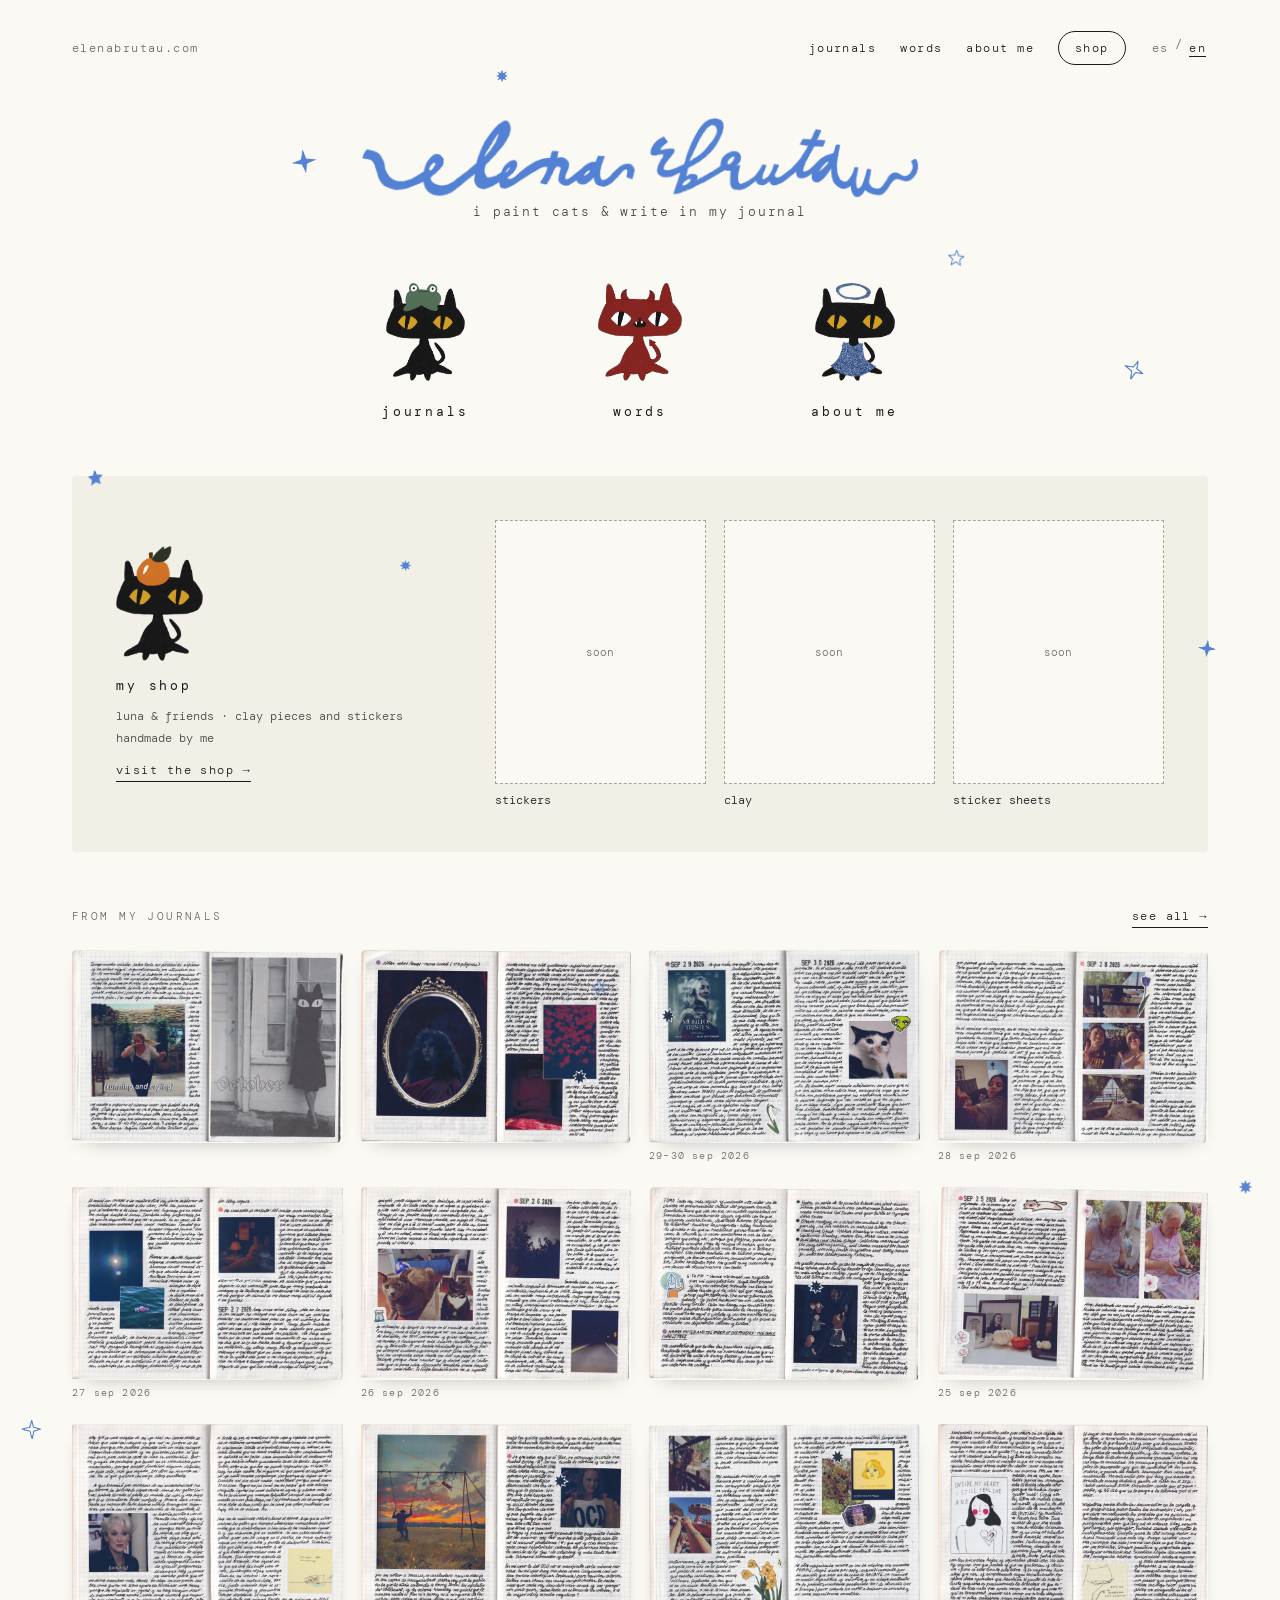
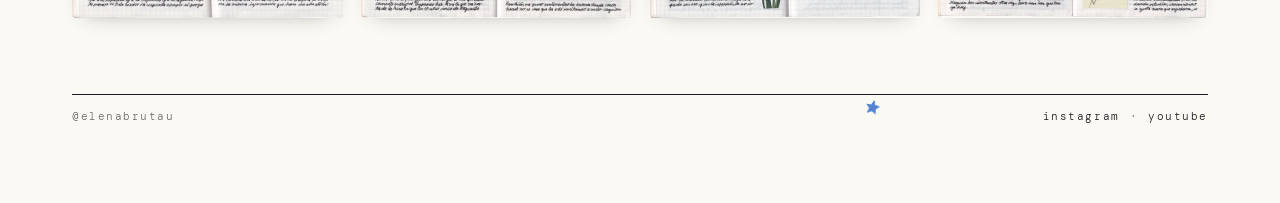
==== commit b786d875: "Nuevo diseño: nombre a mano, gatos guardianes, journals, about me, words y shop Co-Authored-By: Clau" ====
--- a/index.html
+++ b/index.html
@@ -1,383 +1,74 @@
 <!doctype html>
-<html lang="es">
+<html lang="en" data-lang="en">
 <head>
-  <meta charset="utf-8">
-  <meta name="viewport" content="width=device-width, initial-scale=1">
-  <title>Elena Brutau</title>
-  <meta name="description" content="Un acceso a la mente de Elena Brutau: libretas con su arte, sus escritos, las cosas que ve y luna & friends.">
-  <meta property="og:title" content="Elena Brutau">
-  <meta property="og:description" content="Entra y saca una libreta.">
-  <meta name="theme-color" content="#F7F6F3">
-  <link rel="icon" href="data:image/svg+xml,%3Csvg xmlns='http://www.w3.org/2000/svg' viewBox='0 0 64 64'%3E%3Cpath d='M8 30 L14 10 L24 22 H40 L50 8 L56 30 Q58 52 32 52 Q6 52 8 30Z' fill='%23161616'/%3E%3Cpath d='M18 34 Q24 28 28 34 Q24 38 18 34Z M36 34 Q40 28 46 34 Q40 38 36 34Z' fill='%23CBA455'/%3E%3C/svg%3E">
-  <link rel="preconnect" href="https://fonts.googleapis.com">
-  <link rel="preconnect" href="https://fonts.gstatic.com" crossorigin>
-  <link href="https://fonts.googleapis.com/css2?family=Archivo+Narrow:wght@600;700&family=Borel&family=Courier+Prime:wght@400;700&family=Sacramento&display=swap" rel="stylesheet">
-  <link rel="stylesheet" href="styles.css?v=202610130904">
+<meta charset="utf-8">
+<meta name="viewport" content="width=device-width, initial-scale=1">
+<title>elena brutau</title>
+<meta name="description" content="I paint cats & write in my journal. Journals, words and luna & friends — clay and stickers made by hand.">
+<link rel="icon" href="img/v2/gato-rana.png">
+<meta property="og:title" content="elena brutau">
+<meta property="og:description" content="I paint cats & write in my journal. Journals, words and luna & friends — clay and stickers made by hand.">
+<meta property="og:image" content="https://elenabrutau.com/img/v2/nombre.png">
+<link rel="preconnect" href="https://fonts.googleapis.com">
+<link rel="preconnect" href="https://fonts.gstatic.com" crossorigin>
+<link href="https://fonts.googleapis.com/css2?family=DM+Mono:wght@300;400&display=swap" rel="stylesheet">
+<link rel="stylesheet" href="site.css?v=20261015">
 </head>
 <body>
-
-  <!-- Filtros de dibujo: borde de tinta tembloroso y manchas de acuarela -->
-  <svg class="filtros" aria-hidden="true" focusable="false">
-    <filter id="contorno" x="-10%" y="-10%" width="120%" height="120%">
-      <feMorphology in="SourceAlpha" operator="dilate" radius="3.4" result="fuera"/>
-      <feMorphology in="SourceAlpha" operator="dilate" radius="2.2" result="dentro"/>
-      <feComposite in="fuera" in2="dentro" operator="out" result="anillo"/>
-      <feFlood flood-color="#1C1A1E"/>
-      <feComposite in2="anillo" operator="in" result="linea"/>
-      <feMerge><feMergeNode in="linea"/><feMergeNode in="SourceGraphic"/></feMerge>
-    </filter>
-    <filter id="tinta" x="-5%" y="-5%" width="110%" height="110%">
-      <feTurbulence type="fractalNoise" baseFrequency="0.025" numOctaves="1" seed="7" result="ruido"/>
-      <feDisplacementMap in="SourceGraphic" in2="ruido" scale="2" xChannelSelector="R" yChannelSelector="G"/>
-    </filter>
-    <filter id="mancha" x="-20%" y="-20%" width="140%" height="140%">
-      <feTurbulence type="fractalNoise" baseFrequency="0.018" numOctaves="4" seed="3" result="ruido"/>
-      <feDisplacementMap in="SourceGraphic" in2="ruido" scale="46" xChannelSelector="R" yChannelSelector="G" result="forma"/>
-      <feGaussianBlur in="forma" stdDeviation="1.2"/>
-    </filter>
-  </svg>
-
-  <!-- Idioma -->
-  <div class="idiomas" role="group" aria-label="Idioma / Language">
-    <button type="button" data-idioma="es" lang="es" aria-pressed="true">ES</button><span aria-hidden="true">/</span><button type="button" data-idioma="en" lang="en" aria-pressed="false">EN</button>
-  </div>
-
-  <!-- La entrada: una puertecita y su llave -->
-  <div class="entrada" id="entrada">
-    <p class="encabezado">elenabrutau.com</p>
-    <div class="entrada-centro">
-      <div class="puerta" aria-hidden="true">
-        <div class="puerta-hueco"><span class="hueco-luz"></span></div>
-        <div class="puerta-hoja">
-          <svg viewBox="0 0 200 300" preserveAspectRatio="none">
-            <path class="trazo" d="M8 296 V100 A92 92 0 0 1 192 100 V296 Z" style="fill:#161616" stroke-width="3"/>
-            <path class="trazo" d="M30 280 V108 A70 70 0 0 1 170 108 V280 Z" fill="none" stroke="#F5F2DF" stroke-width="1.6" opacity=".55"/>
-            <path class="trazo" d="M40 140 V250 M60 120 V262 M140 120 V262 M160 140 V250" stroke="#F5F2DF" stroke-width="1" opacity=".3"/>
-            <circle cx="160" cy="190" r="9" style="fill:#BFC2C7" class="trazo" stroke-width="2"/>
-            <path d="M160 208 a5 5 0 0 1 3 9 l3 12 h-12 l3 -12 a5 5 0 0 1 3 -9z" fill="#BFC2C7"/>
-          </svg>
-        </div>
-        <span class="clavo"></span>
-      </div>
-      <button class="llave" id="llave" type="button">
-        <svg class="llave-dibujo" viewBox="0 0 70 190" aria-hidden="true">
-          <path d="M35 -60 V8" class="trazo" stroke-width="1.4"/>
-          <g class="trazo">
-            <circle cx="35" cy="30" r="22" fill="#BFC2C7"/>
-            <circle cx="35" cy="30" r="10" fill="#F5F2DF"/>
-            <path d="M29 52 V168 H41 V52" fill="#BFC2C7"/>
-            <path d="M41 150 H54 V160 H47 V168 H41 Z M41 128 H51 V138 H41" fill="#BFC2C7"/>
-          </g>
-        </svg>
-        <span class="llave-texto letra" data-t="entrar">gira la llave para entrar</span>
-      </button>
-    </div>
-  </div>
-
-  <!-- El mundo: un cuarto en 3D -->
-  <main class="mundo" id="mundo" aria-label="Estante de libretas de Elena Brutau">
-    <p class="encabezado"><span class="fecha-txt" data-t="fecha">Fecha:</span> <span id="fecha"></span><span class="sep"> / </span>elenabrutau.com</p>
-    <h1 class="sr-only">Elena Brutau</h1>
-
-    <div class="escena">
-      <div class="cuarto3d" id="cuarto3d">
-
-        <!-- techo, piso y paredes -->
-        <div class="cara techo" aria-hidden="true"></div>
-        <div class="cara piso" aria-hidden="true">
-          <span class="alfombra"></span>
-        </div>
-        <div class="cara izq" aria-hidden="true">
-          <figure class="marco marco-rosa"><img src="img/rosa-azul.png" alt=""></figure>
-          <svg class="doodle estrella" style="left:66%;top:18%;width:12%" viewBox="0 0 100 100"><path d="M50 2 L58 38 L96 26 L66 52 L92 86 L54 66 L40 98 L38 62 L4 70 L30 46 L10 14 L44 32 Z"/></svg>
-          <svg class="doodle garabato" style="left:12%;top:70%;width:8%" viewBox="0 0 40 40"><path d="M6 20 h28 M20 5 v30 M9 9 l22 22 M31 9 L9 31"/></svg>
-        </div>
-        <div class="cara der" aria-hidden="true">
-          <div class="ventana" aria-hidden="true">
-            <svg viewBox="0 0 220 300">
-              <!-- cielo de noche en los colores de Luna -->
-              <path d="M36 268 V118 A74 74 0 0 1 184 118 V268 Z" fill="#161616"/>
-              <path d="M128 70 a26 26 0 1 0 22 44 a20 20 0 1 1 -22 -44z" fill="#F7F6F3"/>
-              <g fill="#F5F2DF"><circle cx="70" cy="100" r="2.4"/><circle cx="92" cy="170" r="2"/><circle cx="150" cy="200" r="2.4"/><circle cx="62" cy="226" r="1.8"/><circle cx="160" cy="150" r="1.6"/></g>
-              <path d="M78 140 l3 8 8 3 -8 3 -3 8 -3 -8 -8 -3 8 -3z" fill="#9FB0C2"/>
-              <!-- marco de madera oscura -->
-              <path class="trazo madera" d="M26 278 V116 A84 84 0 0 1 194 116 V278 Z M36 268 V118 A74 74 0 0 1 184 118 V268 Z" fill-rule="evenodd" stroke-width="1.5"/>
-              <path class="trazo" d="M110 36 V268 M36 178 H184" stroke="#141312" stroke-width="3"/>
-              <path class="trazo madera" d="M14 276 H206 V292 H14 Z" stroke-width="1.5"/>
-              <!-- cortinas lila -->
-              <path class="trazo" d="M18 40 Q60 30 70 44 Q58 120 66 200 Q48 214 40 290 L18 290 Z" fill="#9FB0C2" stroke-width="1.5"/>
-              <path class="trazo" d="M202 40 Q160 30 150 44 Q162 120 154 200 Q172 214 180 290 L202 290 Z" fill="#9FB0C2" stroke-width="1.5"/>
-              <path class="trazo" d="M34 70 Q30 150 30 270 M186 70 Q190 150 190 270" stroke-width="1.4" opacity=".6"/>
-              <path class="trazo" d="M8 40 H212" stroke-width="2"/>
-              <circle cx="8" cy="40" r="6" fill="#BFC2C7" class="trazo" stroke-width="1.2"/><circle cx="212" cy="40" r="6" fill="#BFC2C7" class="trazo" stroke-width="1.2"/>
-            </svg>
-          </div>
-          <!-- aquí irá otro dibujo de Elena -->
-          <svg class="doodle estrella lila" style="left:16%;top:70%;width:10%" viewBox="0 0 100 100"><path d="M50 4 L60 40 L98 50 L60 60 L50 96 L40 60 L2 50 L40 40 Z"/></svg>
-        </div>
-
-        <!-- pared del fondo con el estante -->
-        <div class="cara fondo">
-          <div class="mancha-pared" aria-hidden="true"><svg viewBox="0 0 600 420"><path d="M70 230 C40 120 180 40 300 60 C440 80 560 140 540 260 C520 360 380 400 260 380 C140 360 95 320 70 230Z"/></svg></div>
-
-
-          <svg class="doodle estrella" style="right:21%;top:12%;width:3.4%" viewBox="0 0 100 100"><path d="M50 2 L58 38 L96 26 L66 52 L92 86 L54 66 L40 98 L38 62 L4 70 L30 46 L10 14 L44 32 Z"/></svg>
-          <svg class="doodle garabato lila" style="right:22%;top:26%;width:3%" viewBox="0 0 40 40"><path d="M6 20 h28 M20 5 v30 M9 9 l22 22 M31 9 L9 31"/></svg>
-          <span class="pegatina rosa" style="right:21%;top:60%" aria-hidden="true"></span>
-          <span class="pegatina negra" style="left:27%;top:6%" aria-hidden="true"></span>
-
-
-          <!-- el escritorio bajo el estante -->
-          <div class="escritorio" aria-hidden="true">
-            <svg viewBox="0 -64 640 324">
-              <!-- sombra en la pared -->
-                            <!-- cajonera -->
-              <path class="trazo madera" d="M40 72 H230 V256 H40 Z" stroke-width="1.5"/>
-              <path d="M46 132 H224 M46 194 H224" stroke="#5E5B58" stroke-width="1.3" fill="none"/>
-              <g class="trazo" stroke-width="1.3"><circle cx="135" cy="102" r="7" fill="#BFC2C7"/><circle cx="135" cy="163" r="7" fill="#BFC2C7"/><circle cx="135" cy="225" r="7" fill="#BFC2C7"/></g>
-              <!-- pata derecha y travesaño con cajón fino -->
-              <path class="trazo madera" d="M574 72 H604 V256 H574 Z" stroke-width="1.5"/>
-              <path class="trazo madera" d="M230 72 H574 V104 H230 Z" stroke-width="1.5"/>
-              <path d="M380 88 H424" stroke="#8A8D93" stroke-width="2.4" stroke-linecap="round"/>
-              <!-- tablero -->
-              <path class="trazo madera" d="M14 48 H630 V74 H14 Z" stroke-width="1.5"/>
-              <!-- vetas y brillitos a su estilo -->
-              <g class="trazo" stroke="#5E5B58" stroke-width="1.1">
-                <path d="M60 58 q40 -4 80 0 M300 64 q50 -4 100 0 M520 56 q30 -3 60 0"/>
-                <ellipse cx="80" cy="226" rx="9" ry="4"/><ellipse cx="196" cy="148" rx="7" ry="3"/>
-              </g>
-              <g stroke="#F5F2DF" stroke-width="2" stroke-linecap="round" opacity=".5"><path d="M24 54 v6 M30 54 v4 M586 82 v8 M592 82 v5"/></g>
-
-              <!-- encima: libretas apiladas -->
-              <path class="trazo" d="M64 34 H186 V48 H64 Z" fill="#161616" stroke-width="1.3"/>
-              <path class="trazo" d="M72 20 H178 V34 H72 Z" fill="#161616" stroke-width="1.3"/>
-              <path d="M150 20 h10 v14 h-10z" fill="#F5F2DF"/>
-              <path d="M110 34 h14 v14 h-14z" fill="#C4CFDB"/>
-              <!-- lamparita de escritorio: se enciende al entrar -->
-              <g class="trazo" stroke-width="1.4">
-                <path d="M222 48 Q240 38 258 48 Z" fill="#161616"/>
-                <path d="M240 44 V-40" stroke-width="4"/>
-                <path d="M222 -46 H258 L270 -16 H210 Z" fill="#161616"/>
-                <path d="M230 -16 a10 10 0 0 0 20 0" class="bombilla"/>
-              </g>
-              <g class="rayos trazo" stroke-width="1.3"><path d="M240 0 v10 M222 -4 l-8 8 M258 -4 l8 8 M206 -14 l-10 2 M274 -14 l10 2"/></g>
-              <path d="M226 -40 v6 M231 -40 v4" stroke="#F5F2DF" stroke-width="1.6" stroke-linecap="round"/>
-              <!-- taza con lápices -->
-              <path class="trazo" d="M300 0 L308 30 M312 -6 L314 30 M324 2 L318 30" stroke-width="5"/>
-              <path d="M300 0 L302 8 M312 -6 L312.6 2 M324 2 L322 10" stroke="#161616" stroke-width="5" stroke-linecap="round"/>
-              <path d="M301 6 L307 28" stroke="#BFC2C7" stroke-width="3" stroke-linecap="round"/>
-              <path d="M312.6 2 L314 28" stroke="#979B82" stroke-width="3" stroke-linecap="round"/>
-              <path d="M322 9 L318.6 28" stroke="#9FB0C2" stroke-width="3" stroke-linecap="round"/>
-              <path class="trazo" d="M290 22 H336 L332 48 H294 Z" fill="#161616" stroke-width="1.4"/>
-              <path class="trazo" d="M335 28 q14 2 10 12 q-3 6 -11 5" stroke-width="1.4"/>
-              <path d="M300 30 v6 M305 30 v3" stroke="#F5F2DF" stroke-width="1.6" stroke-linecap="round"/>
-              <!-- macetita con hojas a su estilo -->
-              <path class="trazo" d="M470 34 Q456 6 470 -18 Q480 4 470 34 Z" fill="#979B82" stroke-width="1.3"/>
-              <path class="trazo" d="M474 34 Q500 10 514 -2 Q508 26 474 34 Z" fill="#979B82" stroke-width="1.3"/>
-              <path class="trazo" d="M468 34 Q440 18 430 4 Q452 6 468 34 Z" fill="#979B82" stroke-width="1.3"/>
-              <path class="trazo" d="M470 30 V-12 M476 32 L506 4 M466 32 L436 8" stroke-width="1.2"/>
-              <path class="trazo" d="M452 30 H492 L486 48 H458 Z" fill="#161616" stroke-width="1.4"/>
-              <path d="M462 36 v5 M467 36 v3" stroke="#1C1A1E" stroke-width="1.6" stroke-linecap="round"/>
-              <!-- piedrita de clay -->
-              <path class="trazo" d="M548 48 Q544 30 562 28 Q582 26 584 42 L584 48 Z" fill="#F5F2DF" stroke-width="1.3"/>
-              <path d="M556 36 l4 3 M570 34 l3 3" stroke="#1C1A1E" stroke-width="2" stroke-linecap="round"/>
-            </svg>
-          </div>
-
-          <!-- fotos de los gatos en marquitos vintage -->
-          <figure class="cuadro-dorado cuadro-1" style=""><svg viewBox="0 0 232 199.5" aria-hidden="true"><rect x="28" y="30" width="180" height="145.5" rx="4" fill="#1C1A1E" opacity=".14"/><g filter="url(#tinta)"><rect x="22.0" y="22.0" width="180.0" height="145.5" rx="3" fill="#BFC2C7" stroke="#1C1A1E" stroke-width="2.6"/><rect x="26.0" y="26.0" width="172.0" height="137.5" fill="none" stroke="#ECEEF0" stroke-width="2.2" opacity=".75"/><rect x="32.8" y="32.8" width="158.4" height="123.9" fill="none" stroke="#6E727A" stroke-width="1.4"/><rect x="41.0" y="41.0" width="142.0" height="107.5" fill="#9A9EA5" stroke="#1C1A1E" stroke-width="1.8"/><g fill="#ECEEF0" stroke="#6E727A" stroke-width=".5"><circle cx="43.4" cy="43.4" r="1.25"/><circle cx="43.4" cy="146.1" r="1.25"/><circle cx="48.0" cy="43.4" r="1.25"/><circle cx="48.0" cy="146.1" r="1.25"/><circle cx="52.5" cy="43.4" r="1.25"/><circle cx="52.5" cy="146.1" r="1.25"/><circle cx="57.1" cy="43.4" r="1.25"/><circle cx="57.1" cy="146.1" r="1.25"/><circle cx="61.7" cy="43.4" r="1.25"/><circle cx="61.7" cy="146.1" r="1.25"/><circle cx="66.3" cy="43.4" r="1.25"/><circle cx="66.3" cy="146.1" r="1.25"/><circle cx="70.8" cy="43.4" r="1.25"/><circle cx="70.8" cy="146.1" r="1.25"/><circle cx="75.4" cy="43.4" r="1.25"/><circle cx="75.4" cy="146.1" r="1.25"/><circle cx="80.0" cy="43.4" r="1.25"/><circle cx="80.0" cy="146.1" r="1.25"/><circle cx="84.6" cy="43.4" r="1.25"/><circle cx="84.6" cy="146.1" r="1.25"/><circle cx="89.1" cy="43.4" r="1.25"/><circle cx="89.1" cy="146.1" r="1.25"/><circle cx="93.7" cy="43.4" r="1.25"/><circle cx="93.7" cy="146.1" r="1.25"/><circle cx="98.3" cy="43.4" r="1.25"/><circle cx="98.3" cy="146.1" r="1.25"/><circle cx="102.9" cy="43.4" r="1.25"/><circle cx="102.9" cy="146.1" r="1.25"/><circle cx="107.4" cy="43.4" r="1.25"/><circle cx="107.4" cy="146.1" r="1.25"/><circle cx="112.0" cy="43.4" r="1.25"/><circle cx="112.0" cy="146.1" r="1.25"/><circle cx="116.6" cy="43.4" r="1.25"/><circle cx="116.6" cy="146.1" r="1.25"/><circle cx="121.1" cy="43.4" r="1.25"/><circle cx="121.1" cy="146.1" r="1.25"/><circle cx="125.7" cy="43.4" r="1.25"/><circle cx="125.7" cy="146.1" r="1.25"/><circle cx="130.3" cy="43.4" r="1.25"/><circle cx="130.3" cy="146.1" r="1.25"/><circle cx="134.9" cy="43.4" r="1.25"/><circle cx="134.9" cy="146.1" r="1.25"/><circle cx="139.4" cy="43.4" r="1.25"/><circle cx="139.4" cy="146.1" r="1.25"/><circle cx="144.0" cy="43.4" r="1.25"/><circle cx="144.0" cy="146.1" r="1.25"/><circle cx="148.6" cy="43.4" r="1.25"/><circle cx="148.6" cy="146.1" r="1.25"/><circle cx="153.2" cy="43.4" r="1.25"/><circle cx="153.2" cy="146.1" r="1.25"/><circle cx="157.7" cy="43.4" r="1.25"/><circle cx="157.7" cy="146.1" r="1.25"/><circle cx="162.3" cy="43.4" r="1.25"/><circle cx="162.3" cy="146.1" r="1.25"/><circle cx="166.9" cy="43.4" r="1.25"/><circle cx="166.9" cy="146.1" r="1.25"/><circle cx="171.5" cy="43.4" r="1.25"/><circle cx="171.5" cy="146.1" r="1.25"/><circle cx="176.0" cy="43.4" r="1.25"/><circle cx="176.0" cy="146.1" r="1.25"/><circle cx="180.6" cy="43.4" r="1.25"/><circle cx="180.6" cy="146.1" r="1.25"/><circle cx="43.4" cy="48.1" r="1.25"/><circle cx="180.6" cy="48.1" r="1.25"/><circle cx="43.4" cy="52.7" r="1.25"/><circle cx="180.6" cy="52.7" r="1.25"/><circle cx="43.4" cy="57.4" r="1.25"/><circle cx="180.6" cy="57.4" r="1.25"/><circle cx="43.4" cy="62.1" r="1.25"/><circle cx="180.6" cy="62.1" r="1.25"/><circle cx="43.4" cy="66.7" r="1.25"/><circle cx="180.6" cy="66.7" r="1.25"/><circle cx="43.4" cy="71.4" r="1.25"/><circle cx="180.6" cy="71.4" r="1.25"/><circle cx="43.4" cy="76.1" r="1.25"/><circle cx="180.6" cy="76.1" r="1.25"/><circle cx="43.4" cy="80.7" r="1.25"/><circle cx="180.6" cy="80.7" r="1.25"/><circle cx="43.4" cy="85.4" r="1.25"/><circle cx="180.6" cy="85.4" r="1.25"/><circle cx="43.4" cy="90.1" r="1.25"/><circle cx="180.6" cy="90.1" r="1.25"/><circle cx="43.4" cy="94.8" r="1.25"/><circle cx="180.6" cy="94.8" r="1.25"/><circle cx="43.4" cy="99.4" r="1.25"/><circle cx="180.6" cy="99.4" r="1.25"/><circle cx="43.4" cy="104.1" r="1.25"/><circle cx="180.6" cy="104.1" r="1.25"/><circle cx="43.4" cy="108.8" r="1.25"/><circle cx="180.6" cy="108.8" r="1.25"/><circle cx="43.4" cy="113.4" r="1.25"/><circle cx="180.6" cy="113.4" r="1.25"/><circle cx="43.4" cy="118.1" r="1.25"/><circle cx="180.6" cy="118.1" r="1.25"/><circle cx="43.4" cy="122.8" r="1.25"/><circle cx="180.6" cy="122.8" r="1.25"/><circle cx="43.4" cy="127.4" r="1.25"/><circle cx="180.6" cy="127.4" r="1.25"/><circle cx="43.4" cy="132.1" r="1.25"/><circle cx="180.6" cy="132.1" r="1.25"/><circle cx="43.4" cy="136.8" r="1.25"/><circle cx="180.6" cy="136.8" r="1.25"/><circle cx="43.4" cy="141.4" r="1.25"/><circle cx="180.6" cy="141.4" r="1.25"/></g><g transform="translate(101.2 26.8) rotate(200.0) scale(1 1)"><path d="M0 0 Q10.8 -9.7 21.6 -2.2 Q11.9 1.1 0 0 Z" fill="#BFC2C7" stroke="#1C1A1E" stroke-width="1.6" stroke-linejoin="round"/><path d="M1.7 -0.4 Q10.8 -4.3 19.4 -2.6" stroke="#6E727A" stroke-width="1" fill="none"/></g><g transform="translate(122.8 26.8) rotate(-20.0) scale(-1 1)"><path d="M0 0 Q10.8 -9.7 21.6 -2.2 Q11.9 1.1 0 0 Z" fill="#BFC2C7" stroke="#1C1A1E" stroke-width="1.6" stroke-linejoin="round"/><path d="M1.7 -0.4 Q10.8 -4.3 19.4 -2.6" stroke="#6E727A" stroke-width="1" fill="none"/></g><g transform="translate(112.0 30.4) rotate(0.0) scale(1 1)"><path d="M-22.2 0.0 L-21.7 -0.9 L-20.3 -1.6 L-18.9 -2.2 L-18.3 -2.9 L-18.6 -3.7 L-19.7 -4.8 L-20.7 -5.9 L-20.9 -6.8 L-20.0 -7.5 L-18.5 -7.8 L-16.9 -7.9 L-16.1 -8.4 L-16.1 -9.2 L-16.7 -10.5 L-17.2 -11.9 L-17.0 -12.9 L-16.0 -13.2 L-14.4 -13.0 L-12.9 -12.7 L-11.9 -12.8 L-11.6 -13.6 L-11.7 -15.0 L-11.7 -16.5 L-11.1 -17.3 L-10.0 -17.3 L-8.6 -16.6 L-7.3 -15.9 L-6.3 -15.7 L-5.7 -16.4 L-5.3 -17.7 L-4.7 -19.1 L-3.9 -19.7 L-2.8 -19.4 L-1.8 -18.3 L-0.8 -17.2 L-0.0 -16.7 L0.8 -17.2 L1.8 -18.3 L2.8 -19.4 L3.9 -19.7 L4.7 -19.1 L5.3 -17.7 L5.7 -16.4 L6.3 -15.7 L7.3 -15.9 L8.6 -16.6 L10.0 -17.3 L11.1 -17.3 L11.7 -16.5 L11.7 -15.0 L11.6 -13.6 L11.9 -12.8 L12.9 -12.7 L14.4 -13.0 L16.0 -13.2 L17.0 -12.9 L17.2 -11.9 L16.7 -10.5 L16.1 -9.2 L16.1 -8.4 L16.9 -7.9 L18.5 -7.8 L20.0 -7.5 L20.9 -6.8 L20.7 -5.9 L19.7 -4.8 L18.6 -3.7 L18.3 -2.9 L18.9 -2.2 L20.3 -1.6 L21.7 -0.9 L22.2 -0.0 Z" fill="#BFC2C7" stroke="#1C1A1E" stroke-width="2" stroke-linejoin="round"/><path d="M0 -2.4 L-17.6 -5.7" stroke="#6E727A" stroke-width="1.3"/><path d="M0 -2.4 L-14.4 -10.8" stroke="#6E727A" stroke-width="1.3"/><path d="M0 -2.4 L-9.4 -14.5" stroke="#6E727A" stroke-width="1.3"/><path d="M0 -2.4 L-3.3 -16.5" stroke="#6E727A" stroke-width="1.3"/><path d="M0 -2.4 L3.3 -16.5" stroke="#6E727A" stroke-width="1.3"/><path d="M0 -2.4 L9.4 -14.5" stroke="#6E727A" stroke-width="1.3"/><path d="M0 -2.4 L14.4 -10.8" stroke="#6E727A" stroke-width="1.3"/><path d="M0 -2.4 L17.6 -5.7" stroke="#6E727A" stroke-width="1.3"/><path d="M-15.3 -9.2 Q0 -21.4 15.3 -9.2" stroke="#ECEEF0" stroke-width="1.4" fill="none" opacity=".7"/><ellipse cx="0" cy="1.0" rx="6.5" ry="4.5" fill="#9A9EA5" stroke="#1C1A1E" stroke-width="1.6"/></g><g transform="translate(102.4 162.7) rotate(160.0) scale(1 1)"><path d="M0 0 Q9.0 -8.1 18.0 -1.8 Q9.9 0.9 0 0 Z" fill="#BFC2C7" stroke="#1C1A1E" stroke-width="1.6" stroke-linejoin="round"/><path d="M1.4 -0.4 Q9.0 -3.6 16.2 -2.2" stroke="#6E727A" stroke-width="1" fill="none"/></g><g transform="translate(121.6 162.7) rotate(20.0) scale(-1 1)"><path d="M0 0 Q9.0 -8.1 18.0 -1.8 Q9.9 0.9 0 0 Z" fill="#BFC2C7" stroke="#1C1A1E" stroke-width="1.6" stroke-linejoin="round"/><path d="M1.4 -0.4 Q9.0 -3.6 16.2 -2.2" stroke="#6E727A" stroke-width="1" fill="none"/></g><g transform="translate(112.0 160.3) rotate(180.0) scale(1 1)"><path d="M-18.3 0.0 L-17.9 -0.7 L-16.7 -1.3 L-15.6 -1.8 L-15.1 -2.4 L-15.4 -3.1 L-16.2 -3.9 L-17.0 -4.8 L-17.2 -5.6 L-16.5 -6.2 L-15.2 -6.4 L-14.0 -6.5 L-13.2 -6.9 L-13.3 -7.6 L-13.8 -8.7 L-14.2 -9.8 L-14.0 -10.6 L-13.2 -10.9 L-11.9 -10.7 L-10.6 -10.4 L-9.8 -10.5 L-9.6 -11.2 L-9.6 -12.4 L-9.6 -13.6 L-9.2 -14.3 L-8.3 -14.3 L-7.1 -13.7 L-6.0 -13.1 L-5.2 -12.9 L-4.7 -13.5 L-4.3 -14.6 L-3.9 -15.7 L-3.2 -16.2 L-2.3 -15.9 L-1.5 -15.1 L-0.7 -14.1 L-0.0 -13.8 L0.7 -14.1 L1.5 -15.1 L2.3 -15.9 L3.2 -16.2 L3.9 -15.7 L4.3 -14.6 L4.7 -13.5 L5.2 -12.9 L6.0 -13.1 L7.1 -13.7 L8.3 -14.3 L9.2 -14.3 L9.6 -13.6 L9.6 -12.4 L9.6 -11.2 L9.8 -10.5 L10.6 -10.4 L11.9 -10.7 L13.2 -10.9 L14.0 -10.6 L14.2 -9.8 L13.8 -8.7 L13.3 -7.6 L13.2 -6.9 L14.0 -6.5 L15.2 -6.4 L16.5 -6.2 L17.2 -5.6 L17.0 -4.8 L16.2 -3.9 L15.4 -3.1 L15.1 -2.4 L15.6 -1.8 L16.7 -1.3 L17.9 -0.7 L18.3 -0.0 Z" fill="#BFC2C7" stroke="#1C1A1E" stroke-width="2" stroke-linejoin="round"/><path d="M0 -2.0 L-14.5 -4.7" stroke="#6E727A" stroke-width="1.3"/><path d="M0 -2.0 L-11.8 -8.9" stroke="#6E727A" stroke-width="1.3"/><path d="M0 -2.0 L-7.7 -11.9" stroke="#6E727A" stroke-width="1.3"/><path d="M0 -2.0 L-2.7 -13.6" stroke="#6E727A" stroke-width="1.3"/><path d="M0 -2.0 L2.7 -13.6" stroke="#6E727A" stroke-width="1.3"/><path d="M0 -2.0 L7.7 -11.9" stroke="#6E727A" stroke-width="1.3"/><path d="M0 -2.0 L11.8 -8.9" stroke="#6E727A" stroke-width="1.3"/><path d="M0 -2.0 L14.5 -4.7" stroke="#6E727A" stroke-width="1.3"/><path d="M-12.6 -7.6 Q0 -17.6 12.6 -7.6" stroke="#ECEEF0" stroke-width="1.4" fill="none" opacity=".7"/><ellipse cx="0" cy="0.8" rx="5.4" ry="3.7" fill="#9A9EA5" stroke="#1C1A1E" stroke-width="1.6"/></g><g transform="translate(24.4 24.4) rotate(8.0) scale(1 1)"><path d="M0 0 C10.3 -8.0 23.9 -3.4 22.8 8.0 C21.7 16.0 12.5 16.4 11.4 10.3 C10.7 6.8 14.8 5.7 16.4 8.7" fill="none" stroke="#1C1A1E" stroke-width="6.0" stroke-linecap="round" stroke-linejoin="round"/><path d="M0 0 C10.3 -8.0 23.9 -3.4 22.8 8.0 C21.7 16.0 12.5 16.4 11.4 10.3 C10.7 6.8 14.8 5.7 16.4 8.7" fill="none" stroke="#BFC2C7" stroke-width="3.4" stroke-linecap="round" stroke-linejoin="round"/><path d="M0 0 C10.3 -8.0 23.9 -3.4 22.8 8.0 C21.7 16.0 12.5 16.4 11.4 10.3 C10.7 6.8 14.8 5.7 16.4 8.7" fill="none" stroke="#ECEEF0" stroke-width="0.9520000000000001" stroke-linecap="round" opacity=".8" transform="translate(-.6 -.6)"/></g><g transform="translate(24.4 24.4) rotate(82.0) scale(1 -1)"><path d="M0 0 C10.3 -8.0 23.9 -3.4 22.8 8.0 C21.7 16.0 12.5 16.4 11.4 10.3 C10.7 6.8 14.8 5.7 16.4 8.7" fill="none" stroke="#1C1A1E" stroke-width="6.0" stroke-linecap="round" stroke-linejoin="round"/><path d="M0 0 C10.3 -8.0 23.9 -3.4 22.8 8.0 C21.7 16.0 12.5 16.4 11.4 10.3 C10.7 6.8 14.8 5.7 16.4 8.7" fill="none" stroke="#BFC2C7" stroke-width="3.4" stroke-linecap="round" stroke-linejoin="round"/><path d="M0 0 C10.3 -8.0 23.9 -3.4 22.8 8.0 C21.7 16.0 12.5 16.4 11.4 10.3 C10.7 6.8 14.8 5.7 16.4 8.7" fill="none" stroke="#ECEEF0" stroke-width="0.9520000000000001" stroke-linecap="round" opacity=".8" transform="translate(-.6 -.6)"/></g><g transform="translate(32.1 32.1) rotate(0.0) scale(1 1)"><circle cx="0.0" cy="-5.1" r="3.9" fill="#BFC2C7" stroke="#1C1A1E" stroke-width="1.4"/><circle cx="4.8" cy="-1.6" r="3.9" fill="#BFC2C7" stroke="#1C1A1E" stroke-width="1.4"/><circle cx="3.0" cy="4.1" r="3.9" fill="#BFC2C7" stroke="#1C1A1E" stroke-width="1.4"/><circle cx="-3.0" cy="4.1" r="3.9" fill="#BFC2C7" stroke="#1C1A1E" stroke-width="1.4"/><circle cx="-4.8" cy="-1.6" r="3.9" fill="#BFC2C7" stroke="#1C1A1E" stroke-width="1.4"/><circle r="2.9" fill="#9A9EA5" stroke="#1C1A1E" stroke-width="1.4"/><circle cx="-0.8" cy="-1.0" r="0.8" fill="#ECEEF0"/></g><g transform="translate(199.6 24.4) rotate(98.0) scale(1 1)"><path d="M0 0 C10.3 -8.0 23.9 -3.4 22.8 8.0 C21.7 16.0 12.5 16.4 11.4 10.3 C10.7 6.8 14.8 5.7 16.4 8.7" fill="none" stroke="#1C1A1E" stroke-width="6.0" stroke-linecap="round" stroke-linejoin="round"/><path d="M0 0 C10.3 -8.0 23.9 -3.4 22.8 8.0 C21.7 16.0 12.5 16.4 11.4 10.3 C10.7 6.8 14.8 5.7 16.4 8.7" fill="none" stroke="#BFC2C7" stroke-width="3.4" stroke-linecap="round" stroke-linejoin="round"/><path d="M0 0 C10.3 -8.0 23.9 -3.4 22.8 8.0 C21.7 16.0 12.5 16.4 11.4 10.3 C10.7 6.8 14.8 5.7 16.4 8.7" fill="none" stroke="#ECEEF0" stroke-width="0.9520000000000001" stroke-linecap="round" opacity=".8" transform="translate(-.6 -.6)"/></g><g transform="translate(199.6 24.4) rotate(172.0) scale(1 -1)"><path d="M0 0 C10.3 -8.0 23.9 -3.4 22.8 8.0 C21.7 16.0 12.5 16.4 11.4 10.3 C10.7 6.8 14.8 5.7 16.4 8.7" fill="none" stroke="#1C1A1E" stroke-width="6.0" stroke-linecap="round" stroke-linejoin="round"/><path d="M0 0 C10.3 -8.0 23.9 -3.4 22.8 8.0 C21.7 16.0 12.5 16.4 11.4 10.3 C10.7 6.8 14.8 5.7 16.4 8.7" fill="none" stroke="#BFC2C7" stroke-width="3.4" stroke-linecap="round" stroke-linejoin="round"/><path d="M0 0 C10.3 -8.0 23.9 -3.4 22.8 8.0 C21.7 16.0 12.5 16.4 11.4 10.3 C10.7 6.8 14.8 5.7 16.4 8.7" fill="none" stroke="#ECEEF0" stroke-width="0.9520000000000001" stroke-linecap="round" opacity=".8" transform="translate(-.6 -.6)"/></g><g transform="translate(191.9 32.1) rotate(0.0) scale(1 1)"><circle cx="0.0" cy="-5.1" r="3.9" fill="#BFC2C7" stroke="#1C1A1E" stroke-width="1.4"/><circle cx="4.8" cy="-1.6" r="3.9" fill="#BFC2C7" stroke="#1C1A1E" stroke-width="1.4"/><circle cx="3.0" cy="4.1" r="3.9" fill="#BFC2C7" stroke="#1C1A1E" stroke-width="1.4"/><circle cx="-3.0" cy="4.1" r="3.9" fill="#BFC2C7" stroke="#1C1A1E" stroke-width="1.4"/><circle cx="-4.8" cy="-1.6" r="3.9" fill="#BFC2C7" stroke="#1C1A1E" stroke-width="1.4"/><circle r="2.9" fill="#9A9EA5" stroke="#1C1A1E" stroke-width="1.4"/><circle cx="-0.8" cy="-1.0" r="0.8" fill="#ECEEF0"/></g><g transform="translate(199.6 165.1) rotate(188.0) scale(1 1)"><path d="M0 0 C10.3 -8.0 23.9 -3.4 22.8 8.0 C21.7 16.0 12.5 16.4 11.4 10.3 C10.7 6.8 14.8 5.7 16.4 8.7" fill="none" stroke="#1C1A1E" stroke-width="6.0" stroke-linecap="round" stroke-linejoin="round"/><path d="M0 0 C10.3 -8.0 23.9 -3.4 22.8 8.0 C21.7 16.0 12.5 16.4 11.4 10.3 C10.7 6.8 14.8 5.7 16.4 8.7" fill="none" stroke="#BFC2C7" stroke-width="3.4" stroke-linecap="round" stroke-linejoin="round"/><path d="M0 0 C10.3 -8.0 23.9 -3.4 22.8 8.0 C21.7 16.0 12.5 16.4 11.4 10.3 C10.7 6.8 14.8 5.7 16.4 8.7" fill="none" stroke="#ECEEF0" stroke-width="0.9520000000000001" stroke-linecap="round" opacity=".8" transform="translate(-.6 -.6)"/></g><g transform="translate(199.6 165.1) rotate(262.0) scale(1 -1)"><path d="M0 0 C10.3 -8.0 23.9 -3.4 22.8 8.0 C21.7 16.0 12.5 16.4 11.4 10.3 C10.7 6.8 14.8 5.7 16.4 8.7" fill="none" stroke="#1C1A1E" stroke-width="6.0" stroke-linecap="round" stroke-linejoin="round"/><path d="M0 0 C10.3 -8.0 23.9 -3.4 22.8 8.0 C21.7 16.0 12.5 16.4 11.4 10.3 C10.7 6.8 14.8 5.7 16.4 8.7" fill="none" stroke="#BFC2C7" stroke-width="3.4" stroke-linecap="round" stroke-linejoin="round"/><path d="M0 0 C10.3 -8.0 23.9 -3.4 22.8 8.0 C21.7 16.0 12.5 16.4 11.4 10.3 C10.7 6.8 14.8 5.7 16.4 8.7" fill="none" stroke="#ECEEF0" stroke-width="0.9520000000000001" stroke-linecap="round" opacity=".8" transform="translate(-.6 -.6)"/></g><g transform="translate(191.9 157.4) rotate(0.0) scale(1 1)"><circle cx="0.0" cy="-5.1" r="3.9" fill="#BFC2C7" stroke="#1C1A1E" stroke-width="1.4"/><circle cx="4.8" cy="-1.6" r="3.9" fill="#BFC2C7" stroke="#1C1A1E" stroke-width="1.4"/><circle cx="3.0" cy="4.1" r="3.9" fill="#BFC2C7" stroke="#1C1A1E" stroke-width="1.4"/><circle cx="-3.0" cy="4.1" r="3.9" fill="#BFC2C7" stroke="#1C1A1E" stroke-width="1.4"/><circle cx="-4.8" cy="-1.6" r="3.9" fill="#BFC2C7" stroke="#1C1A1E" stroke-width="1.4"/><circle r="2.9" fill="#9A9EA5" stroke="#1C1A1E" stroke-width="1.4"/><circle cx="-0.8" cy="-1.0" r="0.8" fill="#ECEEF0"/></g><g transform="translate(24.4 165.1) rotate(278.0) scale(1 1)"><path d="M0 0 C10.3 -8.0 23.9 -3.4 22.8 8.0 C21.7 16.0 12.5 16.4 11.4 10.3 C10.7 6.8 14.8 5.7 16.4 8.7" fill="none" stroke="#1C1A1E" stroke-width="6.0" stroke-linecap="round" stroke-linejoin="round"/><path d="M0 0 C10.3 -8.0 23.9 -3.4 22.8 8.0 C21.7 16.0 12.5 16.4 11.4 10.3 C10.7 6.8 14.8 5.7 16.4 8.7" fill="none" stroke="#BFC2C7" stroke-width="3.4" stroke-linecap="round" stroke-linejoin="round"/><path d="M0 0 C10.3 -8.0 23.9 -3.4 22.8 8.0 C21.7 16.0 12.5 16.4 11.4 10.3 C10.7 6.8 14.8 5.7 16.4 8.7" fill="none" stroke="#ECEEF0" stroke-width="0.9520000000000001" stroke-linecap="round" opacity=".8" transform="translate(-.6 -.6)"/></g><g transform="translate(24.4 165.1) rotate(352.0) scale(1 -1)"><path d="M0 0 C10.3 -8.0 23.9 -3.4 22.8 8.0 C21.7 16.0 12.5 16.4 11.4 10.3 C10.7 6.8 14.8 5.7 16.4 8.7" fill="none" stroke="#1C1A1E" stroke-width="6.0" stroke-linecap="round" stroke-linejoin="round"/><path d="M0 0 C10.3 -8.0 23.9 -3.4 22.8 8.0 C21.7 16.0 12.5 16.4 11.4 10.3 C10.7 6.8 14.8 5.7 16.4 8.7" fill="none" stroke="#BFC2C7" stroke-width="3.4" stroke-linecap="round" stroke-linejoin="round"/><path d="M0 0 C10.3 -8.0 23.9 -3.4 22.8 8.0 C21.7 16.0 12.5 16.4 11.4 10.3 C10.7 6.8 14.8 5.7 16.4 8.7" fill="none" stroke="#ECEEF0" stroke-width="0.9520000000000001" stroke-linecap="round" opacity=".8" transform="translate(-.6 -.6)"/></g><g transform="translate(32.1 157.4) rotate(0.0) scale(1 1)"><circle cx="0.0" cy="-5.1" r="3.9" fill="#BFC2C7" stroke="#1C1A1E" stroke-width="1.4"/><circle cx="4.8" cy="-1.6" r="3.9" fill="#BFC2C7" stroke="#1C1A1E" stroke-width="1.4"/><circle cx="3.0" cy="4.1" r="3.9" fill="#BFC2C7" stroke="#1C1A1E" stroke-width="1.4"/><circle cx="-3.0" cy="4.1" r="3.9" fill="#BFC2C7" stroke="#1C1A1E" stroke-width="1.4"/><circle cx="-4.8" cy="-1.6" r="3.9" fill="#BFC2C7" stroke="#1C1A1E" stroke-width="1.4"/><circle r="2.9" fill="#9A9EA5" stroke="#1C1A1E" stroke-width="1.4"/><circle cx="-0.8" cy="-1.0" r="0.8" fill="#ECEEF0"/></g><g transform="translate(22.0 92.8) rotate(-90.0) scale(1 1)"><path d="M0 0 C7.6 -5.9 17.6 -2.5 16.8 5.9 C16.0 11.8 9.2 12.1 8.4 7.6 C7.9 5.0 10.9 4.2 12.1 6.4" fill="none" stroke="#1C1A1E" stroke-width="5.6" stroke-linecap="round" stroke-linejoin="round"/><path d="M0 0 C7.6 -5.9 17.6 -2.5 16.8 5.9 C16.0 11.8 9.2 12.1 8.4 7.6 C7.9 5.0 10.9 4.2 12.1 6.4" fill="none" stroke="#BFC2C7" stroke-width="3" stroke-linecap="round" stroke-linejoin="round"/><path d="M0 0 C7.6 -5.9 17.6 -2.5 16.8 5.9 C16.0 11.8 9.2 12.1 8.4 7.6 C7.9 5.0 10.9 4.2 12.1 6.4" fill="none" stroke="#ECEEF0" stroke-width="0.8400000000000001" stroke-linecap="round" opacity=".8" transform="translate(-.6 -.6)"/></g><g transform="translate(22.0 96.8) rotate(90.0) scale(1 1)"><path d="M0 0 C7.6 -5.9 17.6 -2.5 16.8 5.9 C16.0 11.8 9.2 12.1 8.4 7.6 C7.9 5.0 10.9 4.2 12.1 6.4" fill="none" stroke="#1C1A1E" stroke-width="5.6" stroke-linecap="round" stroke-linejoin="round"/><path d="M0 0 C7.6 -5.9 17.6 -2.5 16.8 5.9 C16.0 11.8 9.2 12.1 8.4 7.6 C7.9 5.0 10.9 4.2 12.1 6.4" fill="none" stroke="#BFC2C7" stroke-width="3" stroke-linecap="round" stroke-linejoin="round"/><path d="M0 0 C7.6 -5.9 17.6 -2.5 16.8 5.9 C16.0 11.8 9.2 12.1 8.4 7.6 C7.9 5.0 10.9 4.2 12.1 6.4" fill="none" stroke="#ECEEF0" stroke-width="0.8400000000000001" stroke-linecap="round" opacity=".8" transform="translate(-.6 -.6)"/></g><g transform="translate(23.2 94.8) rotate(0.0) scale(1 1)"><circle cx="0.0" cy="-5.4" r="4.1" fill="#BFC2C7" stroke="#1C1A1E" stroke-width="1.4"/><circle cx="5.1" cy="-1.7" r="4.1" fill="#BFC2C7" stroke="#1C1A1E" stroke-width="1.4"/><circle cx="3.1" cy="4.3" r="4.1" fill="#BFC2C7" stroke="#1C1A1E" stroke-width="1.4"/><circle cx="-3.1" cy="4.3" r="4.1" fill="#BFC2C7" stroke="#1C1A1E" stroke-width="1.4"/><circle cx="-5.1" cy="-1.7" r="4.1" fill="#BFC2C7" stroke="#1C1A1E" stroke-width="1.4"/><circle r="3.1" fill="#9A9EA5" stroke="#1C1A1E" stroke-width="1.4"/><circle cx="-0.9" cy="-1.0" r="0.9" fill="#ECEEF0"/></g><g transform="translate(202.0 92.8) rotate(180.0) scale(1 1)"><path d="M0 0 C7.6 -5.9 17.6 -2.5 16.8 5.9 C16.0 11.8 9.2 12.1 8.4 7.6 C7.9 5.0 10.9 4.2 12.1 6.4" fill="none" stroke="#1C1A1E" stroke-width="5.6" stroke-linecap="round" stroke-linejoin="round"/><path d="M0 0 C7.6 -5.9 17.6 -2.5 16.8 5.9 C16.0 11.8 9.2 12.1 8.4 7.6 C7.9 5.0 10.9 4.2 12.1 6.4" fill="none" stroke="#BFC2C7" stroke-width="3" stroke-linecap="round" stroke-linejoin="round"/><path d="M0 0 C7.6 -5.9 17.6 -2.5 16.8 5.9 C16.0 11.8 9.2 12.1 8.4 7.6 C7.9 5.0 10.9 4.2 12.1 6.4" fill="none" stroke="#ECEEF0" stroke-width="0.8400000000000001" stroke-linecap="round" opacity=".8" transform="translate(-.6 -.6)"/></g><g transform="translate(202.0 96.8) rotate(90.0) scale(1 -1)"><path d="M0 0 C7.6 -5.9 17.6 -2.5 16.8 5.9 C16.0 11.8 9.2 12.1 8.4 7.6 C7.9 5.0 10.9 4.2 12.1 6.4" fill="none" stroke="#1C1A1E" stroke-width="5.6" stroke-linecap="round" stroke-linejoin="round"/><path d="M0 0 C7.6 -5.9 17.6 -2.5 16.8 5.9 C16.0 11.8 9.2 12.1 8.4 7.6 C7.9 5.0 10.9 4.2 12.1 6.4" fill="none" stroke="#BFC2C7" stroke-width="3" stroke-linecap="round" stroke-linejoin="round"/><path d="M0 0 C7.6 -5.9 17.6 -2.5 16.8 5.9 C16.0 11.8 9.2 12.1 8.4 7.6 C7.9 5.0 10.9 4.2 12.1 6.4" fill="none" stroke="#ECEEF0" stroke-width="0.8400000000000001" stroke-linecap="round" opacity=".8" transform="translate(-.6 -.6)"/></g><g transform="translate(200.8 94.8) rotate(0.0) scale(1 1)"><circle cx="0.0" cy="-5.4" r="4.1" fill="#BFC2C7" stroke="#1C1A1E" stroke-width="1.4"/><circle cx="5.1" cy="-1.7" r="4.1" fill="#BFC2C7" stroke="#1C1A1E" stroke-width="1.4"/><circle cx="3.1" cy="4.3" r="4.1" fill="#BFC2C7" stroke="#1C1A1E" stroke-width="1.4"/><circle cx="-3.1" cy="4.3" r="4.1" fill="#BFC2C7" stroke="#1C1A1E" stroke-width="1.4"/><circle cx="-5.1" cy="-1.7" r="4.1" fill="#BFC2C7" stroke="#1C1A1E" stroke-width="1.4"/><circle r="3.1" fill="#9A9EA5" stroke="#1C1A1E" stroke-width="1.4"/><circle cx="-0.9" cy="-1.0" r="0.9" fill="#ECEEF0"/></g></g><rect x="45" y="45" width="134" height="99.5" fill="#1C1A1E"/><image href="img/gatos-1.jpg" x="46" y="46" width="132" height="97.5" preserveAspectRatio="xMidYMid meet"/></svg></figure>
-          <figure class="cuadro-dorado cuadro-2" style=""><svg viewBox="0 0 200.0 234.0" aria-hidden="true"><ellipse cx="102.0" cy="120.0" rx="72.0" ry="88.0" fill="#1C1A1E" opacity=".14"/><g filter="url(#tinta)"><ellipse cx="96.0" cy="112.0" rx="72.0" ry="88.0" fill="#BFC2C7" stroke="#1C1A1E" stroke-width="2.6"/><ellipse cx="96.0" cy="112.0" rx="68.0" ry="84.0" fill="none" stroke="#ECEEF0" stroke-width="2.2" opacity=".75"/><ellipse cx="96.0" cy="112.0" rx="61.0" ry="77.0" fill="none" stroke="#6E727A" stroke-width="1.4"/><ellipse cx="96.0" cy="112.0" rx="55.0" ry="71.0" fill="#9A9EA5" stroke="#1C1A1E" stroke-width="1.8"/><g fill="#ECEEF0" stroke="#6E727A" stroke-width=".5"><circle cx="148.6" cy="112.0" r="1.25"/><circle cx="148.4" cy="117.5" r="1.25"/><circle cx="147.9" cy="122.9" r="1.25"/><circle cx="147.1" cy="128.2" r="1.25"/><circle cx="146.0" cy="133.5" r="1.25"/><circle cx="144.5" cy="138.6" r="1.25"/><circle cx="142.7" cy="143.5" r="1.25"/><circle cx="140.7" cy="148.2" r="1.25"/><circle cx="138.3" cy="152.8" r="1.25"/><circle cx="135.7" cy="157.0" r="1.25"/><circle cx="132.8" cy="161.0" r="1.25"/><circle cx="129.7" cy="164.6" r="1.25"/><circle cx="126.4" cy="168.0" r="1.25"/><circle cx="122.9" cy="170.9" r="1.25"/><circle cx="119.2" cy="173.6" r="1.25"/><circle cx="115.4" cy="175.8" r="1.25"/><circle cx="111.5" cy="177.6" r="1.25"/><circle cx="107.4" cy="179.0" r="1.25"/><circle cx="103.3" cy="179.9" r="1.25"/><circle cx="99.1" cy="180.5" r="1.25"/><circle cx="95.0" cy="180.6" r="1.25"/><circle cx="90.8" cy="180.3" r="1.25"/><circle cx="86.6" cy="179.5" r="1.25"/><circle cx="82.6" cy="178.3" r="1.25"/><circle cx="78.6" cy="176.7" r="1.25"/><circle cx="74.7" cy="174.7" r="1.25"/><circle cx="70.9" cy="172.3" r="1.25"/><circle cx="67.3" cy="169.5" r="1.25"/><circle cx="63.9" cy="166.4" r="1.25"/><circle cx="60.7" cy="162.9" r="1.25"/><circle cx="57.7" cy="159.0" r="1.25"/><circle cx="55.0" cy="154.9" r="1.25"/><circle cx="52.5" cy="150.5" r="1.25"/><circle cx="50.3" cy="145.9" r="1.25"/><circle cx="48.4" cy="141.1" r="1.25"/><circle cx="46.7" cy="136.0" r="1.25"/><circle cx="45.4" cy="130.9" r="1.25"/><circle cx="44.4" cy="125.6" r="1.25"/><circle cx="43.8" cy="120.2" r="1.25"/><circle cx="43.4" cy="114.7" r="1.25"/><circle cx="43.4" cy="109.3" r="1.25"/><circle cx="43.8" cy="103.8" r="1.25"/><circle cx="44.4" cy="98.4" r="1.25"/><circle cx="45.4" cy="93.1" r="1.25"/><circle cx="46.7" cy="88.0" r="1.25"/><circle cx="48.4" cy="82.9" r="1.25"/><circle cx="50.3" cy="78.1" r="1.25"/><circle cx="52.5" cy="73.5" r="1.25"/><circle cx="55.0" cy="69.1" r="1.25"/><circle cx="57.7" cy="65.0" r="1.25"/><circle cx="60.7" cy="61.1" r="1.25"/><circle cx="63.9" cy="57.6" r="1.25"/><circle cx="67.3" cy="54.5" r="1.25"/><circle cx="70.9" cy="51.7" r="1.25"/><circle cx="74.7" cy="49.3" r="1.25"/><circle cx="78.6" cy="47.3" r="1.25"/><circle cx="82.6" cy="45.7" r="1.25"/><circle cx="86.6" cy="44.5" r="1.25"/><circle cx="90.8" cy="43.7" r="1.25"/><circle cx="95.0" cy="43.4" r="1.25"/><circle cx="99.1" cy="43.5" r="1.25"/><circle cx="103.3" cy="44.1" r="1.25"/><circle cx="107.4" cy="45.0" r="1.25"/><circle cx="111.5" cy="46.4" r="1.25"/><circle cx="115.4" cy="48.2" r="1.25"/><circle cx="119.2" cy="50.4" r="1.25"/><circle cx="122.9" cy="53.1" r="1.25"/><circle cx="126.4" cy="56.0" r="1.25"/><circle cx="129.7" cy="59.4" r="1.25"/><circle cx="132.8" cy="63.0" r="1.25"/><circle cx="135.7" cy="67.0" r="1.25"/><circle cx="138.3" cy="71.2" r="1.25"/><circle cx="140.7" cy="75.8" r="1.25"/><circle cx="142.7" cy="80.5" r="1.25"/><circle cx="144.5" cy="85.4" r="1.25"/><circle cx="146.0" cy="90.5" r="1.25"/><circle cx="147.1" cy="95.8" r="1.25"/><circle cx="147.9" cy="101.1" r="1.25"/><circle cx="148.4" cy="106.5" r="1.25"/></g><g transform="translate(86.1 27.3) rotate(200.0) scale(1 1)"><path d="M0 0 Q9.9 -8.9 19.8 -2.0 Q10.9 1.0 0 0 Z" fill="#BFC2C7" stroke="#1C1A1E" stroke-width="1.6" stroke-linejoin="round"/><path d="M1.6 -0.4 Q9.9 -4.0 17.8 -2.4" stroke="#6E727A" stroke-width="1" fill="none"/></g><g transform="translate(105.9 27.3) rotate(-20.0) scale(-1 1)"><path d="M0 0 Q9.9 -8.9 19.8 -2.0 Q10.9 1.0 0 0 Z" fill="#BFC2C7" stroke="#1C1A1E" stroke-width="1.6" stroke-linejoin="round"/><path d="M1.6 -0.4 Q9.9 -4.0 17.8 -2.4" stroke="#6E727A" stroke-width="1" fill="none"/></g><g transform="translate(96.0 30.6) rotate(0.0) scale(1 1)"><path d="M-20.4 0.0 L-19.9 -0.8 L-18.6 -1.5 L-17.4 -2.1 L-16.8 -2.7 L-17.1 -3.4 L-18.1 -4.4 L-19.0 -5.4 L-19.2 -6.3 L-18.4 -6.9 L-16.9 -7.1 L-15.5 -7.3 L-14.7 -7.7 L-14.8 -8.5 L-15.3 -9.7 L-15.8 -10.9 L-15.6 -11.8 L-14.7 -12.1 L-13.2 -11.9 L-11.8 -11.6 L-10.9 -11.7 L-10.7 -12.5 L-10.7 -13.8 L-10.7 -15.1 L-10.2 -15.9 L-9.2 -15.9 L-7.9 -15.3 L-6.7 -14.6 L-5.8 -14.4 L-5.3 -15.0 L-4.8 -16.3 L-4.3 -17.5 L-3.5 -18.1 L-2.6 -17.7 L-1.6 -16.8 L-0.8 -15.7 L-0.0 -15.3 L0.8 -15.7 L1.6 -16.8 L2.6 -17.7 L3.5 -18.1 L4.3 -17.5 L4.8 -16.3 L5.3 -15.0 L5.8 -14.4 L6.7 -14.6 L7.9 -15.3 L9.2 -15.9 L10.2 -15.9 L10.7 -15.1 L10.7 -13.8 L10.7 -12.5 L10.9 -11.7 L11.8 -11.6 L13.2 -11.9 L14.7 -12.1 L15.6 -11.8 L15.8 -10.9 L15.3 -9.7 L14.8 -8.5 L14.7 -7.7 L15.5 -7.3 L16.9 -7.1 L18.4 -6.9 L19.2 -6.3 L19.0 -5.4 L18.1 -4.4 L17.1 -3.4 L16.8 -2.7 L17.4 -2.1 L18.6 -1.5 L19.9 -0.8 L20.4 -0.0 Z" fill="#BFC2C7" stroke="#1C1A1E" stroke-width="2" stroke-linejoin="round"/><path d="M0 -2.2 L-16.2 -5.2" stroke="#6E727A" stroke-width="1.3"/><path d="M0 -2.2 L-13.2 -9.9" stroke="#6E727A" stroke-width="1.3"/><path d="M0 -2.2 L-8.6 -13.3" stroke="#6E727A" stroke-width="1.3"/><path d="M0 -2.2 L-3.0 -15.1" stroke="#6E727A" stroke-width="1.3"/><path d="M0 -2.2 L3.0 -15.1" stroke="#6E727A" stroke-width="1.3"/><path d="M0 -2.2 L8.6 -13.3" stroke="#6E727A" stroke-width="1.3"/><path d="M0 -2.2 L13.2 -9.9" stroke="#6E727A" stroke-width="1.3"/><path d="M0 -2.2 L16.2 -5.2" stroke="#6E727A" stroke-width="1.3"/><path d="M-14.0 -8.4 Q0 -19.6 14.0 -8.4" stroke="#ECEEF0" stroke-width="1.4" fill="none" opacity=".7"/><ellipse cx="0" cy="0.9" rx="6.0" ry="4.1" fill="#9A9EA5" stroke="#1C1A1E" stroke-width="1.6"/></g><g transform="translate(96.0 194.5) rotate(180.0) scale(1 1)"><path d="M-15.6 0.0 L-15.2 -0.6 L-14.2 -1.1 L-13.3 -1.6 L-12.8 -2.0 L-13.1 -2.6 L-13.8 -3.3 L-14.5 -4.1 L-14.6 -4.8 L-14.1 -5.2 L-13.0 -5.4 L-11.9 -5.6 L-11.3 -5.9 L-11.3 -6.5 L-11.7 -7.4 L-12.1 -8.3 L-11.9 -9.0 L-11.2 -9.2 L-10.1 -9.1 L-9.0 -8.9 L-8.4 -9.0 L-8.2 -9.6 L-8.2 -10.5 L-8.2 -11.5 L-7.8 -12.1 L-7.0 -12.1 L-6.0 -11.7 L-5.1 -11.1 L-4.5 -11.0 L-4.0 -11.5 L-3.7 -12.4 L-3.3 -13.4 L-2.7 -13.8 L-2.0 -13.6 L-1.2 -12.8 L-0.6 -12.0 L-0.0 -11.7 L0.6 -12.0 L1.2 -12.8 L2.0 -13.6 L2.7 -13.8 L3.3 -13.4 L3.7 -12.4 L4.0 -11.5 L4.5 -11.0 L5.1 -11.1 L6.0 -11.7 L7.0 -12.1 L7.8 -12.1 L8.2 -11.5 L8.2 -10.5 L8.2 -9.6 L8.4 -9.0 L9.0 -8.9 L10.1 -9.1 L11.2 -9.2 L11.9 -9.0 L12.1 -8.3 L11.7 -7.4 L11.3 -6.5 L11.3 -5.9 L11.9 -5.6 L13.0 -5.4 L14.1 -5.2 L14.6 -4.8 L14.5 -4.1 L13.8 -3.3 L13.1 -2.6 L12.8 -2.0 L13.3 -1.6 L14.2 -1.1 L15.2 -0.6 L15.6 -0.0 Z" fill="#BFC2C7" stroke="#1C1A1E" stroke-width="2" stroke-linejoin="round"/><path d="M0 -1.7 L-12.4 -4.0" stroke="#6E727A" stroke-width="1.3"/><path d="M0 -1.7 L-10.1 -7.5" stroke="#6E727A" stroke-width="1.3"/><path d="M0 -1.7 L-6.6 -10.2" stroke="#6E727A" stroke-width="1.3"/><path d="M0 -1.7 L-2.3 -11.5" stroke="#6E727A" stroke-width="1.3"/><path d="M0 -1.7 L2.3 -11.5" stroke="#6E727A" stroke-width="1.3"/><path d="M0 -1.7 L6.6 -10.2" stroke="#6E727A" stroke-width="1.3"/><path d="M0 -1.7 L10.1 -7.5" stroke="#6E727A" stroke-width="1.3"/><path d="M0 -1.7 L12.4 -4.0" stroke="#6E727A" stroke-width="1.3"/><path d="M-10.7 -6.4 Q0 -15.0 10.7 -6.4" stroke="#ECEEF0" stroke-width="1.4" fill="none" opacity=".7"/><ellipse cx="0" cy="0.7" rx="4.6" ry="3.1" fill="#9A9EA5" stroke="#1C1A1E" stroke-width="1.6"/></g><g transform="translate(33.9 112.0) rotate(0.0) scale(1 1)"><circle cx="0.0" cy="-4.9" r="3.8" fill="#BFC2C7" stroke="#1C1A1E" stroke-width="1.4"/><circle cx="4.7" cy="-1.5" r="3.8" fill="#BFC2C7" stroke="#1C1A1E" stroke-width="1.4"/><circle cx="2.9" cy="4.0" r="3.8" fill="#BFC2C7" stroke="#1C1A1E" stroke-width="1.4"/><circle cx="-2.9" cy="4.0" r="3.8" fill="#BFC2C7" stroke="#1C1A1E" stroke-width="1.4"/><circle cx="-4.7" cy="-1.5" r="3.8" fill="#BFC2C7" stroke="#1C1A1E" stroke-width="1.4"/><circle r="2.9" fill="#9A9EA5" stroke="#1C1A1E" stroke-width="1.4"/><circle cx="-0.8" cy="-1.0" r="0.8" fill="#ECEEF0"/></g><g transform="translate(158.1 112.0) rotate(0.0) scale(1 1)"><circle cx="0.0" cy="-4.9" r="3.8" fill="#BFC2C7" stroke="#1C1A1E" stroke-width="1.4"/><circle cx="4.7" cy="-1.5" r="3.8" fill="#BFC2C7" stroke="#1C1A1E" stroke-width="1.4"/><circle cx="2.9" cy="4.0" r="3.8" fill="#BFC2C7" stroke="#1C1A1E" stroke-width="1.4"/><circle cx="-2.9" cy="4.0" r="3.8" fill="#BFC2C7" stroke="#1C1A1E" stroke-width="1.4"/><circle cx="-4.7" cy="-1.5" r="3.8" fill="#BFC2C7" stroke="#1C1A1E" stroke-width="1.4"/><circle r="2.9" fill="#9A9EA5" stroke="#1C1A1E" stroke-width="1.4"/><circle cx="-0.8" cy="-1.0" r="0.8" fill="#ECEEF0"/></g><g transform="translate(146.9 156.8) rotate(125.0) scale(1 1)"><path d="M0 0 C7.4 -5.8 17.3 -2.5 16.5 5.8 C15.7 11.5 9.1 11.9 8.2 7.4 C7.8 5.0 10.7 4.1 11.9 6.3" fill="none" stroke="#1C1A1E" stroke-width="5.800000000000001" stroke-linecap="round" stroke-linejoin="round"/><path d="M0 0 C7.4 -5.8 17.3 -2.5 16.5 5.8 C15.7 11.5 9.1 11.9 8.2 7.4 C7.8 5.0 10.7 4.1 11.9 6.3" fill="none" stroke="#BFC2C7" stroke-width="3.2" stroke-linecap="round" stroke-linejoin="round"/><path d="M0 0 C7.4 -5.8 17.3 -2.5 16.5 5.8 C15.7 11.5 9.1 11.9 8.2 7.4 C7.8 5.0 10.7 4.1 11.9 6.3" fill="none" stroke="#ECEEF0" stroke-width="0.8960000000000001" stroke-linecap="round" opacity=".8" transform="translate(-.6 -.6)"/></g><g transform="translate(146.9 156.8) rotate(-55.0) scale(1 -1)"><path d="M0 0 C7.4 -5.8 17.3 -2.5 16.5 5.8 C15.7 11.5 9.1 11.9 8.2 7.4 C7.8 5.0 10.7 4.1 11.9 6.3" fill="none" stroke="#1C1A1E" stroke-width="5.800000000000001" stroke-linecap="round" stroke-linejoin="round"/><path d="M0 0 C7.4 -5.8 17.3 -2.5 16.5 5.8 C15.7 11.5 9.1 11.9 8.2 7.4 C7.8 5.0 10.7 4.1 11.9 6.3" fill="none" stroke="#BFC2C7" stroke-width="3.2" stroke-linecap="round" stroke-linejoin="round"/><path d="M0 0 C7.4 -5.8 17.3 -2.5 16.5 5.8 C15.7 11.5 9.1 11.9 8.2 7.4 C7.8 5.0 10.7 4.1 11.9 6.3" fill="none" stroke="#ECEEF0" stroke-width="0.8960000000000001" stroke-linecap="round" opacity=".8" transform="translate(-.6 -.6)"/></g><g transform="translate(45.1 156.8) rotate(235.0) scale(1 1)"><path d="M0 0 C7.4 -5.8 17.3 -2.5 16.5 5.8 C15.7 11.5 9.1 11.9 8.2 7.4 C7.8 5.0 10.7 4.1 11.9 6.3" fill="none" stroke="#1C1A1E" stroke-width="5.800000000000001" stroke-linecap="round" stroke-linejoin="round"/><path d="M0 0 C7.4 -5.8 17.3 -2.5 16.5 5.8 C15.7 11.5 9.1 11.9 8.2 7.4 C7.8 5.0 10.7 4.1 11.9 6.3" fill="none" stroke="#BFC2C7" stroke-width="3.2" stroke-linecap="round" stroke-linejoin="round"/><path d="M0 0 C7.4 -5.8 17.3 -2.5 16.5 5.8 C15.7 11.5 9.1 11.9 8.2 7.4 C7.8 5.0 10.7 4.1 11.9 6.3" fill="none" stroke="#ECEEF0" stroke-width="0.8960000000000001" stroke-linecap="round" opacity=".8" transform="translate(-.6 -.6)"/></g><g transform="translate(45.1 156.8) rotate(55.0) scale(1 -1)"><path d="M0 0 C7.4 -5.8 17.3 -2.5 16.5 5.8 C15.7 11.5 9.1 11.9 8.2 7.4 C7.8 5.0 10.7 4.1 11.9 6.3" fill="none" stroke="#1C1A1E" stroke-width="5.800000000000001" stroke-linecap="round" stroke-linejoin="round"/><path d="M0 0 C7.4 -5.8 17.3 -2.5 16.5 5.8 C15.7 11.5 9.1 11.9 8.2 7.4 C7.8 5.0 10.7 4.1 11.9 6.3" fill="none" stroke="#BFC2C7" stroke-width="3.2" stroke-linecap="round" stroke-linejoin="round"/><path d="M0 0 C7.4 -5.8 17.3 -2.5 16.5 5.8 C15.7 11.5 9.1 11.9 8.2 7.4 C7.8 5.0 10.7 4.1 11.9 6.3" fill="none" stroke="#ECEEF0" stroke-width="0.8960000000000001" stroke-linecap="round" opacity=".8" transform="translate(-.6 -.6)"/></g><g transform="translate(45.1 67.2) rotate(305.0) scale(1 1)"><path d="M0 0 C7.4 -5.8 17.3 -2.5 16.5 5.8 C15.7 11.5 9.1 11.9 8.2 7.4 C7.8 5.0 10.7 4.1 11.9 6.3" fill="none" stroke="#1C1A1E" stroke-width="5.800000000000001" stroke-linecap="round" stroke-linejoin="round"/><path d="M0 0 C7.4 -5.8 17.3 -2.5 16.5 5.8 C15.7 11.5 9.1 11.9 8.2 7.4 C7.8 5.0 10.7 4.1 11.9 6.3" fill="none" stroke="#BFC2C7" stroke-width="3.2" stroke-linecap="round" stroke-linejoin="round"/><path d="M0 0 C7.4 -5.8 17.3 -2.5 16.5 5.8 C15.7 11.5 9.1 11.9 8.2 7.4 C7.8 5.0 10.7 4.1 11.9 6.3" fill="none" stroke="#ECEEF0" stroke-width="0.8960000000000001" stroke-linecap="round" opacity=".8" transform="translate(-.6 -.6)"/></g><g transform="translate(45.1 67.2) rotate(125.0) scale(1 -1)"><path d="M0 0 C7.4 -5.8 17.3 -2.5 16.5 5.8 C15.7 11.5 9.1 11.9 8.2 7.4 C7.8 5.0 10.7 4.1 11.9 6.3" fill="none" stroke="#1C1A1E" stroke-width="5.800000000000001" stroke-linecap="round" stroke-linejoin="round"/><path d="M0 0 C7.4 -5.8 17.3 -2.5 16.5 5.8 C15.7 11.5 9.1 11.9 8.2 7.4 C7.8 5.0 10.7 4.1 11.9 6.3" fill="none" stroke="#BFC2C7" stroke-width="3.2" stroke-linecap="round" stroke-linejoin="round"/><path d="M0 0 C7.4 -5.8 17.3 -2.5 16.5 5.8 C15.7 11.5 9.1 11.9 8.2 7.4 C7.8 5.0 10.7 4.1 11.9 6.3" fill="none" stroke="#ECEEF0" stroke-width="0.8960000000000001" stroke-linecap="round" opacity=".8" transform="translate(-.6 -.6)"/></g><g transform="translate(146.9 67.2) rotate(415.0) scale(1 1)"><path d="M0 0 C7.4 -5.8 17.3 -2.5 16.5 5.8 C15.7 11.5 9.1 11.9 8.2 7.4 C7.8 5.0 10.7 4.1 11.9 6.3" fill="none" stroke="#1C1A1E" stroke-width="5.800000000000001" stroke-linecap="round" stroke-linejoin="round"/><path d="M0 0 C7.4 -5.8 17.3 -2.5 16.5 5.8 C15.7 11.5 9.1 11.9 8.2 7.4 C7.8 5.0 10.7 4.1 11.9 6.3" fill="none" stroke="#BFC2C7" stroke-width="3.2" stroke-linecap="round" stroke-linejoin="round"/><path d="M0 0 C7.4 -5.8 17.3 -2.5 16.5 5.8 C15.7 11.5 9.1 11.9 8.2 7.4 C7.8 5.0 10.7 4.1 11.9 6.3" fill="none" stroke="#ECEEF0" stroke-width="0.8960000000000001" stroke-linecap="round" opacity=".8" transform="translate(-.6 -.6)"/></g><g transform="translate(146.9 67.2) rotate(235.0) scale(1 -1)"><path d="M0 0 C7.4 -5.8 17.3 -2.5 16.5 5.8 C15.7 11.5 9.1 11.9 8.2 7.4 C7.8 5.0 10.7 4.1 11.9 6.3" fill="none" stroke="#1C1A1E" stroke-width="5.800000000000001" stroke-linecap="round" stroke-linejoin="round"/><path d="M0 0 C7.4 -5.8 17.3 -2.5 16.5 5.8 C15.7 11.5 9.1 11.9 8.2 7.4 C7.8 5.0 10.7 4.1 11.9 6.3" fill="none" stroke="#BFC2C7" stroke-width="3.2" stroke-linecap="round" stroke-linejoin="round"/><path d="M0 0 C7.4 -5.8 17.3 -2.5 16.5 5.8 C15.7 11.5 9.1 11.9 8.2 7.4 C7.8 5.0 10.7 4.1 11.9 6.3" fill="none" stroke="#ECEEF0" stroke-width="0.8960000000000001" stroke-linecap="round" opacity=".8" transform="translate(-.6 -.6)"/></g></g><defs><clipPath id="clip-oval-gato"><ellipse cx="96.0" cy="112.0" rx="50.0" ry="66.0"/></clipPath></defs><ellipse cx="96.0" cy="112.0" rx="51.0" ry="67.0" fill="#1C1A1E"/><image href="img/gatos-2.jpg" x="46.0" y="46.0" width="100" height="132" preserveAspectRatio="xMidYMid slice" clip-path="url(#clip-oval-gato)"/></svg></figure>
-          <figure class="cuadro-dorado cuadro-3" style=""><svg viewBox="0 0 204 206" aria-hidden="true"><rect x="28" y="30" width="152" height="152" rx="4" fill="#1C1A1E" opacity=".14"/><g filter="url(#tinta)"><rect x="22.0" y="22.0" width="152.0" height="152.0" rx="3" fill="#BFC2C7" stroke="#1C1A1E" stroke-width="2.6"/><rect x="26.0" y="26.0" width="144.0" height="144.0" fill="none" stroke="#ECEEF0" stroke-width="2.2" opacity=".75"/><rect x="32.8" y="32.8" width="130.4" height="130.4" fill="none" stroke="#6E727A" stroke-width="1.4"/><rect x="41.0" y="41.0" width="114.0" height="114.0" fill="#9A9EA5" stroke="#1C1A1E" stroke-width="1.8"/><g fill="#ECEEF0" stroke="#6E727A" stroke-width=".5"><circle cx="43.4" cy="43.4" r="1.25"/><circle cx="43.4" cy="152.6" r="1.25"/><circle cx="47.9" cy="43.4" r="1.25"/><circle cx="47.9" cy="152.6" r="1.25"/><circle cx="52.5" cy="43.4" r="1.25"/><circle cx="52.5" cy="152.6" r="1.25"/><circle cx="57.0" cy="43.4" r="1.25"/><circle cx="57.0" cy="152.6" r="1.25"/><circle cx="61.6" cy="43.4" r="1.25"/><circle cx="61.6" cy="152.6" r="1.25"/><circle cx="66.2" cy="43.4" r="1.25"/><circle cx="66.2" cy="152.6" r="1.25"/><circle cx="70.7" cy="43.4" r="1.25"/><circle cx="70.7" cy="152.6" r="1.25"/><circle cx="75.2" cy="43.4" r="1.25"/><circle cx="75.2" cy="152.6" r="1.25"/><circle cx="79.8" cy="43.4" r="1.25"/><circle cx="79.8" cy="152.6" r="1.25"/><circle cx="84.3" cy="43.4" r="1.25"/><circle cx="84.3" cy="152.6" r="1.25"/><circle cx="88.9" cy="43.4" r="1.25"/><circle cx="88.9" cy="152.6" r="1.25"/><circle cx="93.5" cy="43.4" r="1.25"/><circle cx="93.5" cy="152.6" r="1.25"/><circle cx="98.0" cy="43.4" r="1.25"/><circle cx="98.0" cy="152.6" r="1.25"/><circle cx="102.6" cy="43.4" r="1.25"/><circle cx="102.6" cy="152.6" r="1.25"/><circle cx="107.1" cy="43.4" r="1.25"/><circle cx="107.1" cy="152.6" r="1.25"/><circle cx="111.7" cy="43.4" r="1.25"/><circle cx="111.7" cy="152.6" r="1.25"/><circle cx="116.2" cy="43.4" r="1.25"/><circle cx="116.2" cy="152.6" r="1.25"/><circle cx="120.8" cy="43.4" r="1.25"/><circle cx="120.8" cy="152.6" r="1.25"/><circle cx="125.3" cy="43.4" r="1.25"/><circle cx="125.3" cy="152.6" r="1.25"/><circle cx="129.8" cy="43.4" r="1.25"/><circle cx="129.8" cy="152.6" r="1.25"/><circle cx="134.4" cy="43.4" r="1.25"/><circle cx="134.4" cy="152.6" r="1.25"/><circle cx="139.0" cy="43.4" r="1.25"/><circle cx="139.0" cy="152.6" r="1.25"/><circle cx="143.5" cy="43.4" r="1.25"/><circle cx="143.5" cy="152.6" r="1.25"/><circle cx="148.0" cy="43.4" r="1.25"/><circle cx="148.0" cy="152.6" r="1.25"/><circle cx="152.6" cy="43.4" r="1.25"/><circle cx="152.6" cy="152.6" r="1.25"/><circle cx="43.4" cy="47.9" r="1.25"/><circle cx="152.6" cy="47.9" r="1.25"/><circle cx="43.4" cy="52.5" r="1.25"/><circle cx="152.6" cy="52.5" r="1.25"/><circle cx="43.4" cy="57.0" r="1.25"/><circle cx="152.6" cy="57.0" r="1.25"/><circle cx="43.4" cy="61.6" r="1.25"/><circle cx="152.6" cy="61.6" r="1.25"/><circle cx="43.4" cy="66.2" r="1.25"/><circle cx="152.6" cy="66.2" r="1.25"/><circle cx="43.4" cy="70.7" r="1.25"/><circle cx="152.6" cy="70.7" r="1.25"/><circle cx="43.4" cy="75.2" r="1.25"/><circle cx="152.6" cy="75.2" r="1.25"/><circle cx="43.4" cy="79.8" r="1.25"/><circle cx="152.6" cy="79.8" r="1.25"/><circle cx="43.4" cy="84.3" r="1.25"/><circle cx="152.6" cy="84.3" r="1.25"/><circle cx="43.4" cy="88.9" r="1.25"/><circle cx="152.6" cy="88.9" r="1.25"/><circle cx="43.4" cy="93.5" r="1.25"/><circle cx="152.6" cy="93.5" r="1.25"/><circle cx="43.4" cy="98.0" r="1.25"/><circle cx="152.6" cy="98.0" r="1.25"/><circle cx="43.4" cy="102.6" r="1.25"/><circle cx="152.6" cy="102.6" r="1.25"/><circle cx="43.4" cy="107.1" r="1.25"/><circle cx="152.6" cy="107.1" r="1.25"/><circle cx="43.4" cy="111.7" r="1.25"/><circle cx="152.6" cy="111.7" r="1.25"/><circle cx="43.4" cy="116.2" r="1.25"/><circle cx="152.6" cy="116.2" r="1.25"/><circle cx="43.4" cy="120.8" r="1.25"/><circle cx="152.6" cy="120.8" r="1.25"/><circle cx="43.4" cy="125.3" r="1.25"/><circle cx="152.6" cy="125.3" r="1.25"/><circle cx="43.4" cy="129.8" r="1.25"/><circle cx="152.6" cy="129.8" r="1.25"/><circle cx="43.4" cy="134.4" r="1.25"/><circle cx="152.6" cy="134.4" r="1.25"/><circle cx="43.4" cy="139.0" r="1.25"/><circle cx="152.6" cy="139.0" r="1.25"/><circle cx="43.4" cy="143.5" r="1.25"/><circle cx="152.6" cy="143.5" r="1.25"/><circle cx="43.4" cy="148.0" r="1.25"/><circle cx="152.6" cy="148.0" r="1.25"/></g><g transform="translate(87.2 26.8) rotate(200.0) scale(1 1)"><path d="M0 0 Q10.8 -9.7 21.6 -2.2 Q11.9 1.1 0 0 Z" fill="#BFC2C7" stroke="#1C1A1E" stroke-width="1.6" stroke-linejoin="round"/><path d="M1.7 -0.4 Q10.8 -4.3 19.4 -2.6" stroke="#6E727A" stroke-width="1" fill="none"/></g><g transform="translate(108.8 26.8) rotate(-20.0) scale(-1 1)"><path d="M0 0 Q10.8 -9.7 21.6 -2.2 Q11.9 1.1 0 0 Z" fill="#BFC2C7" stroke="#1C1A1E" stroke-width="1.6" stroke-linejoin="round"/><path d="M1.7 -0.4 Q10.8 -4.3 19.4 -2.6" stroke="#6E727A" stroke-width="1" fill="none"/></g><g transform="translate(98.0 30.4) rotate(0.0) scale(1 1)"><path d="M-22.2 0.0 L-21.7 -0.9 L-20.3 -1.6 L-18.9 -2.2 L-18.3 -2.9 L-18.6 -3.7 L-19.7 -4.8 L-20.7 -5.9 L-20.9 -6.8 L-20.0 -7.5 L-18.5 -7.8 L-16.9 -7.9 L-16.1 -8.4 L-16.1 -9.2 L-16.7 -10.5 L-17.2 -11.9 L-17.0 -12.9 L-16.0 -13.2 L-14.4 -13.0 L-12.9 -12.7 L-11.9 -12.8 L-11.6 -13.6 L-11.7 -15.0 L-11.7 -16.5 L-11.1 -17.3 L-10.0 -17.3 L-8.6 -16.6 L-7.3 -15.9 L-6.3 -15.7 L-5.7 -16.4 L-5.3 -17.7 L-4.7 -19.1 L-3.9 -19.7 L-2.8 -19.4 L-1.8 -18.3 L-0.8 -17.2 L-0.0 -16.7 L0.8 -17.2 L1.8 -18.3 L2.8 -19.4 L3.9 -19.7 L4.7 -19.1 L5.3 -17.7 L5.7 -16.4 L6.3 -15.7 L7.3 -15.9 L8.6 -16.6 L10.0 -17.3 L11.1 -17.3 L11.7 -16.5 L11.7 -15.0 L11.6 -13.6 L11.9 -12.8 L12.9 -12.7 L14.4 -13.0 L16.0 -13.2 L17.0 -12.9 L17.2 -11.9 L16.7 -10.5 L16.1 -9.2 L16.1 -8.4 L16.9 -7.9 L18.5 -7.8 L20.0 -7.5 L20.9 -6.8 L20.7 -5.9 L19.7 -4.8 L18.6 -3.7 L18.3 -2.9 L18.9 -2.2 L20.3 -1.6 L21.7 -0.9 L22.2 -0.0 Z" fill="#BFC2C7" stroke="#1C1A1E" stroke-width="2" stroke-linejoin="round"/><path d="M0 -2.4 L-17.6 -5.7" stroke="#6E727A" stroke-width="1.3"/><path d="M0 -2.4 L-14.4 -10.8" stroke="#6E727A" stroke-width="1.3"/><path d="M0 -2.4 L-9.4 -14.5" stroke="#6E727A" stroke-width="1.3"/><path d="M0 -2.4 L-3.3 -16.5" stroke="#6E727A" stroke-width="1.3"/><path d="M0 -2.4 L3.3 -16.5" stroke="#6E727A" stroke-width="1.3"/><path d="M0 -2.4 L9.4 -14.5" stroke="#6E727A" stroke-width="1.3"/><path d="M0 -2.4 L14.4 -10.8" stroke="#6E727A" stroke-width="1.3"/><path d="M0 -2.4 L17.6 -5.7" stroke="#6E727A" stroke-width="1.3"/><path d="M-15.3 -9.2 Q0 -21.4 15.3 -9.2" stroke="#ECEEF0" stroke-width="1.4" fill="none" opacity=".7"/><ellipse cx="0" cy="1.0" rx="6.5" ry="4.5" fill="#9A9EA5" stroke="#1C1A1E" stroke-width="1.6"/></g><g transform="translate(88.4 169.2) rotate(160.0) scale(1 1)"><path d="M0 0 Q9.0 -8.1 18.0 -1.8 Q9.9 0.9 0 0 Z" fill="#BFC2C7" stroke="#1C1A1E" stroke-width="1.6" stroke-linejoin="round"/><path d="M1.4 -0.4 Q9.0 -3.6 16.2 -2.2" stroke="#6E727A" stroke-width="1" fill="none"/></g><g transform="translate(107.6 169.2) rotate(20.0) scale(-1 1)"><path d="M0 0 Q9.0 -8.1 18.0 -1.8 Q9.9 0.9 0 0 Z" fill="#BFC2C7" stroke="#1C1A1E" stroke-width="1.6" stroke-linejoin="round"/><path d="M1.4 -0.4 Q9.0 -3.6 16.2 -2.2" stroke="#6E727A" stroke-width="1" fill="none"/></g><g transform="translate(98.0 166.8) rotate(180.0) scale(1 1)"><path d="M-18.3 0.0 L-17.9 -0.7 L-16.7 -1.3 L-15.6 -1.8 L-15.1 -2.4 L-15.4 -3.1 L-16.2 -3.9 L-17.0 -4.8 L-17.2 -5.6 L-16.5 -6.2 L-15.2 -6.4 L-14.0 -6.5 L-13.2 -6.9 L-13.3 -7.6 L-13.8 -8.7 L-14.2 -9.8 L-14.0 -10.6 L-13.2 -10.9 L-11.9 -10.7 L-10.6 -10.4 L-9.8 -10.5 L-9.6 -11.2 L-9.6 -12.4 L-9.6 -13.6 L-9.2 -14.3 L-8.3 -14.3 L-7.1 -13.7 L-6.0 -13.1 L-5.2 -12.9 L-4.7 -13.5 L-4.3 -14.6 L-3.9 -15.7 L-3.2 -16.2 L-2.3 -15.9 L-1.5 -15.1 L-0.7 -14.1 L-0.0 -13.8 L0.7 -14.1 L1.5 -15.1 L2.3 -15.9 L3.2 -16.2 L3.9 -15.7 L4.3 -14.6 L4.7 -13.5 L5.2 -12.9 L6.0 -13.1 L7.1 -13.7 L8.3 -14.3 L9.2 -14.3 L9.6 -13.6 L9.6 -12.4 L9.6 -11.2 L9.8 -10.5 L10.6 -10.4 L11.9 -10.7 L13.2 -10.9 L14.0 -10.6 L14.2 -9.8 L13.8 -8.7 L13.3 -7.6 L13.2 -6.9 L14.0 -6.5 L15.2 -6.4 L16.5 -6.2 L17.2 -5.6 L17.0 -4.8 L16.2 -3.9 L15.4 -3.1 L15.1 -2.4 L15.6 -1.8 L16.7 -1.3 L17.9 -0.7 L18.3 -0.0 Z" fill="#BFC2C7" stroke="#1C1A1E" stroke-width="2" stroke-linejoin="round"/><path d="M0 -2.0 L-14.5 -4.7" stroke="#6E727A" stroke-width="1.3"/><path d="M0 -2.0 L-11.8 -8.9" stroke="#6E727A" stroke-width="1.3"/><path d="M0 -2.0 L-7.7 -11.9" stroke="#6E727A" stroke-width="1.3"/><path d="M0 -2.0 L-2.7 -13.6" stroke="#6E727A" stroke-width="1.3"/><path d="M0 -2.0 L2.7 -13.6" stroke="#6E727A" stroke-width="1.3"/><path d="M0 -2.0 L7.7 -11.9" stroke="#6E727A" stroke-width="1.3"/><path d="M0 -2.0 L11.8 -8.9" stroke="#6E727A" stroke-width="1.3"/><path d="M0 -2.0 L14.5 -4.7" stroke="#6E727A" stroke-width="1.3"/><path d="M-12.6 -7.6 Q0 -17.6 12.6 -7.6" stroke="#ECEEF0" stroke-width="1.4" fill="none" opacity=".7"/><ellipse cx="0" cy="0.8" rx="5.4" ry="3.7" fill="#9A9EA5" stroke="#1C1A1E" stroke-width="1.6"/></g><g transform="translate(24.4 24.4) rotate(8.0) scale(1 1)"><path d="M0 0 C10.3 -8.0 23.9 -3.4 22.8 8.0 C21.7 16.0 12.5 16.4 11.4 10.3 C10.7 6.8 14.8 5.7 16.4 8.7" fill="none" stroke="#1C1A1E" stroke-width="6.0" stroke-linecap="round" stroke-linejoin="round"/><path d="M0 0 C10.3 -8.0 23.9 -3.4 22.8 8.0 C21.7 16.0 12.5 16.4 11.4 10.3 C10.7 6.8 14.8 5.7 16.4 8.7" fill="none" stroke="#BFC2C7" stroke-width="3.4" stroke-linecap="round" stroke-linejoin="round"/><path d="M0 0 C10.3 -8.0 23.9 -3.4 22.8 8.0 C21.7 16.0 12.5 16.4 11.4 10.3 C10.7 6.8 14.8 5.7 16.4 8.7" fill="none" stroke="#ECEEF0" stroke-width="0.9520000000000001" stroke-linecap="round" opacity=".8" transform="translate(-.6 -.6)"/></g><g transform="translate(24.4 24.4) rotate(82.0) scale(1 -1)"><path d="M0 0 C10.3 -8.0 23.9 -3.4 22.8 8.0 C21.7 16.0 12.5 16.4 11.4 10.3 C10.7 6.8 14.8 5.7 16.4 8.7" fill="none" stroke="#1C1A1E" stroke-width="6.0" stroke-linecap="round" stroke-linejoin="round"/><path d="M0 0 C10.3 -8.0 23.9 -3.4 22.8 8.0 C21.7 16.0 12.5 16.4 11.4 10.3 C10.7 6.8 14.8 5.7 16.4 8.7" fill="none" stroke="#BFC2C7" stroke-width="3.4" stroke-linecap="round" stroke-linejoin="round"/><path d="M0 0 C10.3 -8.0 23.9 -3.4 22.8 8.0 C21.7 16.0 12.5 16.4 11.4 10.3 C10.7 6.8 14.8 5.7 16.4 8.7" fill="none" stroke="#ECEEF0" stroke-width="0.9520000000000001" stroke-linecap="round" opacity=".8" transform="translate(-.6 -.6)"/></g><g transform="translate(32.1 32.1) rotate(0.0) scale(1 1)"><circle cx="0.0" cy="-5.1" r="3.9" fill="#BFC2C7" stroke="#1C1A1E" stroke-width="1.4"/><circle cx="4.8" cy="-1.6" r="3.9" fill="#BFC2C7" stroke="#1C1A1E" stroke-width="1.4"/><circle cx="3.0" cy="4.1" r="3.9" fill="#BFC2C7" stroke="#1C1A1E" stroke-width="1.4"/><circle cx="-3.0" cy="4.1" r="3.9" fill="#BFC2C7" stroke="#1C1A1E" stroke-width="1.4"/><circle cx="-4.8" cy="-1.6" r="3.9" fill="#BFC2C7" stroke="#1C1A1E" stroke-width="1.4"/><circle r="2.9" fill="#9A9EA5" stroke="#1C1A1E" stroke-width="1.4"/><circle cx="-0.8" cy="-1.0" r="0.8" fill="#ECEEF0"/></g><g transform="translate(171.6 24.4) rotate(98.0) scale(1 1)"><path d="M0 0 C10.3 -8.0 23.9 -3.4 22.8 8.0 C21.7 16.0 12.5 16.4 11.4 10.3 C10.7 6.8 14.8 5.7 16.4 8.7" fill="none" stroke="#1C1A1E" stroke-width="6.0" stroke-linecap="round" stroke-linejoin="round"/><path d="M0 0 C10.3 -8.0 23.9 -3.4 22.8 8.0 C21.7 16.0 12.5 16.4 11.4 10.3 C10.7 6.8 14.8 5.7 16.4 8.7" fill="none" stroke="#BFC2C7" stroke-width="3.4" stroke-linecap="round" stroke-linejoin="round"/><path d="M0 0 C10.3 -8.0 23.9 -3.4 22.8 8.0 C21.7 16.0 12.5 16.4 11.4 10.3 C10.7 6.8 14.8 5.7 16.4 8.7" fill="none" stroke="#ECEEF0" stroke-width="0.9520000000000001" stroke-linecap="round" opacity=".8" transform="translate(-.6 -.6)"/></g><g transform="translate(171.6 24.4) rotate(172.0) scale(1 -1)"><path d="M0 0 C10.3 -8.0 23.9 -3.4 22.8 8.0 C21.7 16.0 12.5 16.4 11.4 10.3 C10.7 6.8 14.8 5.7 16.4 8.7" fill="none" stroke="#1C1A1E" stroke-width="6.0" stroke-linecap="round" stroke-linejoin="round"/><path d="M0 0 C10.3 -8.0 23.9 -3.4 22.8 8.0 C21.7 16.0 12.5 16.4 11.4 10.3 C10.7 6.8 14.8 5.7 16.4 8.7" fill="none" stroke="#BFC2C7" stroke-width="3.4" stroke-linecap="round" stroke-linejoin="round"/><path d="M0 0 C10.3 -8.0 23.9 -3.4 22.8 8.0 C21.7 16.0 12.5 16.4 11.4 10.3 C10.7 6.8 14.8 5.7 16.4 8.7" fill="none" stroke="#ECEEF0" stroke-width="0.9520000000000001" stroke-linecap="round" opacity=".8" transform="translate(-.6 -.6)"/></g><g transform="translate(163.9 32.1) rotate(0.0) scale(1 1)"><circle cx="0.0" cy="-5.1" r="3.9" fill="#BFC2C7" stroke="#1C1A1E" stroke-width="1.4"/><circle cx="4.8" cy="-1.6" r="3.9" fill="#BFC2C7" stroke="#1C1A1E" stroke-width="1.4"/><circle cx="3.0" cy="4.1" r="3.9" fill="#BFC2C7" stroke="#1C1A1E" stroke-width="1.4"/><circle cx="-3.0" cy="4.1" r="3.9" fill="#BFC2C7" stroke="#1C1A1E" stroke-width="1.4"/><circle cx="-4.8" cy="-1.6" r="3.9" fill="#BFC2C7" stroke="#1C1A1E" stroke-width="1.4"/><circle r="2.9" fill="#9A9EA5" stroke="#1C1A1E" stroke-width="1.4"/><circle cx="-0.8" cy="-1.0" r="0.8" fill="#ECEEF0"/></g><g transform="translate(171.6 171.6) rotate(188.0) scale(1 1)"><path d="M0 0 C10.3 -8.0 23.9 -3.4 22.8 8.0 C21.7 16.0 12.5 16.4 11.4 10.3 C10.7 6.8 14.8 5.7 16.4 8.7" fill="none" stroke="#1C1A1E" stroke-width="6.0" stroke-linecap="round" stroke-linejoin="round"/><path d="M0 0 C10.3 -8.0 23.9 -3.4 22.8 8.0 C21.7 16.0 12.5 16.4 11.4 10.3 C10.7 6.8 14.8 5.7 16.4 8.7" fill="none" stroke="#BFC2C7" stroke-width="3.4" stroke-linecap="round" stroke-linejoin="round"/><path d="M0 0 C10.3 -8.0 23.9 -3.4 22.8 8.0 C21.7 16.0 12.5 16.4 11.4 10.3 C10.7 6.8 14.8 5.7 16.4 8.7" fill="none" stroke="#ECEEF0" stroke-width="0.9520000000000001" stroke-linecap="round" opacity=".8" transform="translate(-.6 -.6)"/></g><g transform="translate(171.6 171.6) rotate(262.0) scale(1 -1)"><path d="M0 0 C10.3 -8.0 23.9 -3.4 22.8 8.0 C21.7 16.0 12.5 16.4 11.4 10.3 C10.7 6.8 14.8 5.7 16.4 8.7" fill="none" stroke="#1C1A1E" stroke-width="6.0" stroke-linecap="round" stroke-linejoin="round"/><path d="M0 0 C10.3 -8.0 23.9 -3.4 22.8 8.0 C21.7 16.0 12.5 16.4 11.4 10.3 C10.7 6.8 14.8 5.7 16.4 8.7" fill="none" stroke="#BFC2C7" stroke-width="3.4" stroke-linecap="round" stroke-linejoin="round"/><path d="M0 0 C10.3 -8.0 23.9 -3.4 22.8 8.0 C21.7 16.0 12.5 16.4 11.4 10.3 C10.7 6.8 14.8 5.7 16.4 8.7" fill="none" stroke="#ECEEF0" stroke-width="0.9520000000000001" stroke-linecap="round" opacity=".8" transform="translate(-.6 -.6)"/></g><g transform="translate(163.9 163.9) rotate(0.0) scale(1 1)"><circle cx="0.0" cy="-5.1" r="3.9" fill="#BFC2C7" stroke="#1C1A1E" stroke-width="1.4"/><circle cx="4.8" cy="-1.6" r="3.9" fill="#BFC2C7" stroke="#1C1A1E" stroke-width="1.4"/><circle cx="3.0" cy="4.1" r="3.9" fill="#BFC2C7" stroke="#1C1A1E" stroke-width="1.4"/><circle cx="-3.0" cy="4.1" r="3.9" fill="#BFC2C7" stroke="#1C1A1E" stroke-width="1.4"/><circle cx="-4.8" cy="-1.6" r="3.9" fill="#BFC2C7" stroke="#1C1A1E" stroke-width="1.4"/><circle r="2.9" fill="#9A9EA5" stroke="#1C1A1E" stroke-width="1.4"/><circle cx="-0.8" cy="-1.0" r="0.8" fill="#ECEEF0"/></g><g transform="translate(24.4 171.6) rotate(278.0) scale(1 1)"><path d="M0 0 C10.3 -8.0 23.9 -3.4 22.8 8.0 C21.7 16.0 12.5 16.4 11.4 10.3 C10.7 6.8 14.8 5.7 16.4 8.7" fill="none" stroke="#1C1A1E" stroke-width="6.0" stroke-linecap="round" stroke-linejoin="round"/><path d="M0 0 C10.3 -8.0 23.9 -3.4 22.8 8.0 C21.7 16.0 12.5 16.4 11.4 10.3 C10.7 6.8 14.8 5.7 16.4 8.7" fill="none" stroke="#BFC2C7" stroke-width="3.4" stroke-linecap="round" stroke-linejoin="round"/><path d="M0 0 C10.3 -8.0 23.9 -3.4 22.8 8.0 C21.7 16.0 12.5 16.4 11.4 10.3 C10.7 6.8 14.8 5.7 16.4 8.7" fill="none" stroke="#ECEEF0" stroke-width="0.9520000000000001" stroke-linecap="round" opacity=".8" transform="translate(-.6 -.6)"/></g><g transform="translate(24.4 171.6) rotate(352.0) scale(1 -1)"><path d="M0 0 C10.3 -8.0 23.9 -3.4 22.8 8.0 C21.7 16.0 12.5 16.4 11.4 10.3 C10.7 6.8 14.8 5.7 16.4 8.7" fill="none" stroke="#1C1A1E" stroke-width="6.0" stroke-linecap="round" stroke-linejoin="round"/><path d="M0 0 C10.3 -8.0 23.9 -3.4 22.8 8.0 C21.7 16.0 12.5 16.4 11.4 10.3 C10.7 6.8 14.8 5.7 16.4 8.7" fill="none" stroke="#BFC2C7" stroke-width="3.4" stroke-linecap="round" stroke-linejoin="round"/><path d="M0 0 C10.3 -8.0 23.9 -3.4 22.8 8.0 C21.7 16.0 12.5 16.4 11.4 10.3 C10.7 6.8 14.8 5.7 16.4 8.7" fill="none" stroke="#ECEEF0" stroke-width="0.9520000000000001" stroke-linecap="round" opacity=".8" transform="translate(-.6 -.6)"/></g><g transform="translate(32.1 163.9) rotate(0.0) scale(1 1)"><circle cx="0.0" cy="-5.1" r="3.9" fill="#BFC2C7" stroke="#1C1A1E" stroke-width="1.4"/><circle cx="4.8" cy="-1.6" r="3.9" fill="#BFC2C7" stroke="#1C1A1E" stroke-width="1.4"/><circle cx="3.0" cy="4.1" r="3.9" fill="#BFC2C7" stroke="#1C1A1E" stroke-width="1.4"/><circle cx="-3.0" cy="4.1" r="3.9" fill="#BFC2C7" stroke="#1C1A1E" stroke-width="1.4"/><circle cx="-4.8" cy="-1.6" r="3.9" fill="#BFC2C7" stroke="#1C1A1E" stroke-width="1.4"/><circle r="2.9" fill="#9A9EA5" stroke="#1C1A1E" stroke-width="1.4"/><circle cx="-0.8" cy="-1.0" r="0.8" fill="#ECEEF0"/></g><g transform="translate(22.0 96.0) rotate(-90.0) scale(1 1)"><path d="M0 0 C7.6 -5.9 17.6 -2.5 16.8 5.9 C16.0 11.8 9.2 12.1 8.4 7.6 C7.9 5.0 10.9 4.2 12.1 6.4" fill="none" stroke="#1C1A1E" stroke-width="5.6" stroke-linecap="round" stroke-linejoin="round"/><path d="M0 0 C7.6 -5.9 17.6 -2.5 16.8 5.9 C16.0 11.8 9.2 12.1 8.4 7.6 C7.9 5.0 10.9 4.2 12.1 6.4" fill="none" stroke="#BFC2C7" stroke-width="3" stroke-linecap="round" stroke-linejoin="round"/><path d="M0 0 C7.6 -5.9 17.6 -2.5 16.8 5.9 C16.0 11.8 9.2 12.1 8.4 7.6 C7.9 5.0 10.9 4.2 12.1 6.4" fill="none" stroke="#ECEEF0" stroke-width="0.8400000000000001" stroke-linecap="round" opacity=".8" transform="translate(-.6 -.6)"/></g><g transform="translate(22.0 100.0) rotate(90.0) scale(1 1)"><path d="M0 0 C7.6 -5.9 17.6 -2.5 16.8 5.9 C16.0 11.8 9.2 12.1 8.4 7.6 C7.9 5.0 10.9 4.2 12.1 6.4" fill="none" stroke="#1C1A1E" stroke-width="5.6" stroke-linecap="round" stroke-linejoin="round"/><path d="M0 0 C7.6 -5.9 17.6 -2.5 16.8 5.9 C16.0 11.8 9.2 12.1 8.4 7.6 C7.9 5.0 10.9 4.2 12.1 6.4" fill="none" stroke="#BFC2C7" stroke-width="3" stroke-linecap="round" stroke-linejoin="round"/><path d="M0 0 C7.6 -5.9 17.6 -2.5 16.8 5.9 C16.0 11.8 9.2 12.1 8.4 7.6 C7.9 5.0 10.9 4.2 12.1 6.4" fill="none" stroke="#ECEEF0" stroke-width="0.8400000000000001" stroke-linecap="round" opacity=".8" transform="translate(-.6 -.6)"/></g><g transform="translate(23.2 98.0) rotate(0.0) scale(1 1)"><circle cx="0.0" cy="-5.4" r="4.1" fill="#BFC2C7" stroke="#1C1A1E" stroke-width="1.4"/><circle cx="5.1" cy="-1.7" r="4.1" fill="#BFC2C7" stroke="#1C1A1E" stroke-width="1.4"/><circle cx="3.1" cy="4.3" r="4.1" fill="#BFC2C7" stroke="#1C1A1E" stroke-width="1.4"/><circle cx="-3.1" cy="4.3" r="4.1" fill="#BFC2C7" stroke="#1C1A1E" stroke-width="1.4"/><circle cx="-5.1" cy="-1.7" r="4.1" fill="#BFC2C7" stroke="#1C1A1E" stroke-width="1.4"/><circle r="3.1" fill="#9A9EA5" stroke="#1C1A1E" stroke-width="1.4"/><circle cx="-0.9" cy="-1.0" r="0.9" fill="#ECEEF0"/></g><g transform="translate(174.0 96.0) rotate(180.0) scale(1 1)"><path d="M0 0 C7.6 -5.9 17.6 -2.5 16.8 5.9 C16.0 11.8 9.2 12.1 8.4 7.6 C7.9 5.0 10.9 4.2 12.1 6.4" fill="none" stroke="#1C1A1E" stroke-width="5.6" stroke-linecap="round" stroke-linejoin="round"/><path d="M0 0 C7.6 -5.9 17.6 -2.5 16.8 5.9 C16.0 11.8 9.2 12.1 8.4 7.6 C7.9 5.0 10.9 4.2 12.1 6.4" fill="none" stroke="#BFC2C7" stroke-width="3" stroke-linecap="round" stroke-linejoin="round"/><path d="M0 0 C7.6 -5.9 17.6 -2.5 16.8 5.9 C16.0 11.8 9.2 12.1 8.4 7.6 C7.9 5.0 10.9 4.2 12.1 6.4" fill="none" stroke="#ECEEF0" stroke-width="0.8400000000000001" stroke-linecap="round" opacity=".8" transform="translate(-.6 -.6)"/></g><g transform="translate(174.0 100.0) rotate(90.0) scale(1 -1)"><path d="M0 0 C7.6 -5.9 17.6 -2.5 16.8 5.9 C16.0 11.8 9.2 12.1 8.4 7.6 C7.9 5.0 10.9 4.2 12.1 6.4" fill="none" stroke="#1C1A1E" stroke-width="5.6" stroke-linecap="round" stroke-linejoin="round"/><path d="M0 0 C7.6 -5.9 17.6 -2.5 16.8 5.9 C16.0 11.8 9.2 12.1 8.4 7.6 C7.9 5.0 10.9 4.2 12.1 6.4" fill="none" stroke="#BFC2C7" stroke-width="3" stroke-linecap="round" stroke-linejoin="round"/><path d="M0 0 C7.6 -5.9 17.6 -2.5 16.8 5.9 C16.0 11.8 9.2 12.1 8.4 7.6 C7.9 5.0 10.9 4.2 12.1 6.4" fill="none" stroke="#ECEEF0" stroke-width="0.8400000000000001" stroke-linecap="round" opacity=".8" transform="translate(-.6 -.6)"/></g><g transform="translate(172.8 98.0) rotate(0.0) scale(1 1)"><circle cx="0.0" cy="-5.4" r="4.1" fill="#BFC2C7" stroke="#1C1A1E" stroke-width="1.4"/><circle cx="5.1" cy="-1.7" r="4.1" fill="#BFC2C7" stroke="#1C1A1E" stroke-width="1.4"/><circle cx="3.1" cy="4.3" r="4.1" fill="#BFC2C7" stroke="#1C1A1E" stroke-width="1.4"/><circle cx="-3.1" cy="4.3" r="4.1" fill="#BFC2C7" stroke="#1C1A1E" stroke-width="1.4"/><circle cx="-5.1" cy="-1.7" r="4.1" fill="#BFC2C7" stroke="#1C1A1E" stroke-width="1.4"/><circle r="3.1" fill="#9A9EA5" stroke="#1C1A1E" stroke-width="1.4"/><circle cx="-0.9" cy="-1.0" r="0.9" fill="#ECEEF0"/></g></g><defs><clipPath id="clip-imggatos3jpg"><rect x="46" y="46" width="104" height="104"/></clipPath></defs><rect x="45" y="45" width="106" height="106" fill="#1C1A1E"/><image href="img/gatos-3.jpg" x="46" y="46" width="104" height="104" preserveAspectRatio="xMidYMid slice" clip-path="url(#clip-imggatos3jpg)"/></svg></figure>
-          <figure class="cuadro-dorado cuadro-4" style=""><svg viewBox="0 0 206.0 208.0" aria-hidden="true"><ellipse cx="105.0" cy="107.0" rx="75.0" ry="75.0" fill="#1C1A1E" opacity=".14"/><g filter="url(#tinta)"><ellipse cx="99.0" cy="99.0" rx="75.0" ry="75.0" fill="#BFC2C7" stroke="#1C1A1E" stroke-width="2.6"/><ellipse cx="99.0" cy="99.0" rx="71.0" ry="71.0" fill="none" stroke="#ECEEF0" stroke-width="2.2" opacity=".75"/><ellipse cx="99.0" cy="99.0" rx="64.0" ry="64.0" fill="none" stroke="#6E727A" stroke-width="1.4"/><ellipse cx="99.0" cy="99.0" rx="58.0" ry="58.0" fill="#9A9EA5" stroke="#1C1A1E" stroke-width="1.8"/><g fill="#ECEEF0" stroke="#6E727A" stroke-width=".5"><circle cx="154.6" cy="99.0" r="1.25"/><circle cx="154.4" cy="103.8" r="1.25"/><circle cx="153.8" cy="108.7" r="1.25"/><circle cx="152.7" cy="113.4" r="1.25"/><circle cx="151.2" cy="118.0" r="1.25"/><circle cx="149.4" cy="122.5" r="1.25"/><circle cx="147.2" cy="126.8" r="1.25"/><circle cx="144.5" cy="130.9" r="1.25"/><circle cx="141.6" cy="134.7" r="1.25"/><circle cx="138.3" cy="138.3" r="1.25"/><circle cx="134.7" cy="141.6" r="1.25"/><circle cx="130.9" cy="144.5" r="1.25"/><circle cx="126.8" cy="147.2" r="1.25"/><circle cx="122.5" cy="149.4" r="1.25"/><circle cx="118.0" cy="151.2" r="1.25"/><circle cx="113.4" cy="152.7" r="1.25"/><circle cx="108.7" cy="153.8" r="1.25"/><circle cx="103.8" cy="154.4" r="1.25"/><circle cx="99.0" cy="154.6" r="1.25"/><circle cx="94.2" cy="154.4" r="1.25"/><circle cx="89.3" cy="153.8" r="1.25"/><circle cx="84.6" cy="152.7" r="1.25"/><circle cx="80.0" cy="151.2" r="1.25"/><circle cx="75.5" cy="149.4" r="1.25"/><circle cx="71.2" cy="147.2" r="1.25"/><circle cx="67.1" cy="144.5" r="1.25"/><circle cx="63.3" cy="141.6" r="1.25"/><circle cx="59.7" cy="138.3" r="1.25"/><circle cx="56.4" cy="134.7" r="1.25"/><circle cx="53.5" cy="130.9" r="1.25"/><circle cx="50.8" cy="126.8" r="1.25"/><circle cx="48.6" cy="122.5" r="1.25"/><circle cx="46.8" cy="118.0" r="1.25"/><circle cx="45.3" cy="113.4" r="1.25"/><circle cx="44.2" cy="108.7" r="1.25"/><circle cx="43.6" cy="103.8" r="1.25"/><circle cx="43.4" cy="99.0" r="1.25"/><circle cx="43.6" cy="94.2" r="1.25"/><circle cx="44.2" cy="89.3" r="1.25"/><circle cx="45.3" cy="84.6" r="1.25"/><circle cx="46.8" cy="80.0" r="1.25"/><circle cx="48.6" cy="75.5" r="1.25"/><circle cx="50.8" cy="71.2" r="1.25"/><circle cx="53.5" cy="67.1" r="1.25"/><circle cx="56.4" cy="63.3" r="1.25"/><circle cx="59.7" cy="59.7" r="1.25"/><circle cx="63.3" cy="56.4" r="1.25"/><circle cx="67.1" cy="53.5" r="1.25"/><circle cx="71.2" cy="50.8" r="1.25"/><circle cx="75.5" cy="48.6" r="1.25"/><circle cx="80.0" cy="46.8" r="1.25"/><circle cx="84.6" cy="45.3" r="1.25"/><circle cx="89.3" cy="44.2" r="1.25"/><circle cx="94.2" cy="43.6" r="1.25"/><circle cx="99.0" cy="43.4" r="1.25"/><circle cx="103.8" cy="43.6" r="1.25"/><circle cx="108.7" cy="44.2" r="1.25"/><circle cx="113.4" cy="45.3" r="1.25"/><circle cx="118.0" cy="46.8" r="1.25"/><circle cx="122.5" cy="48.6" r="1.25"/><circle cx="126.8" cy="50.8" r="1.25"/><circle cx="130.9" cy="53.5" r="1.25"/><circle cx="134.7" cy="56.4" r="1.25"/><circle cx="138.3" cy="59.7" r="1.25"/><circle cx="141.6" cy="63.3" r="1.25"/><circle cx="144.5" cy="67.1" r="1.25"/><circle cx="147.2" cy="71.2" r="1.25"/><circle cx="149.4" cy="75.5" r="1.25"/><circle cx="151.2" cy="80.0" r="1.25"/><circle cx="152.7" cy="84.6" r="1.25"/><circle cx="153.8" cy="89.3" r="1.25"/><circle cx="154.4" cy="94.2" r="1.25"/></g><g transform="translate(89.1 27.3) rotate(200.0) scale(1 1)"><path d="M0 0 Q9.9 -8.9 19.8 -2.0 Q10.9 1.0 0 0 Z" fill="#BFC2C7" stroke="#1C1A1E" stroke-width="1.6" stroke-linejoin="round"/><path d="M1.6 -0.4 Q9.9 -4.0 17.8 -2.4" stroke="#6E727A" stroke-width="1" fill="none"/></g><g transform="translate(108.9 27.3) rotate(-20.0) scale(-1 1)"><path d="M0 0 Q9.9 -8.9 19.8 -2.0 Q10.9 1.0 0 0 Z" fill="#BFC2C7" stroke="#1C1A1E" stroke-width="1.6" stroke-linejoin="round"/><path d="M1.6 -0.4 Q9.9 -4.0 17.8 -2.4" stroke="#6E727A" stroke-width="1" fill="none"/></g><g transform="translate(99.0 30.6) rotate(0.0) scale(1 1)"><path d="M-20.4 0.0 L-19.9 -0.8 L-18.6 -1.5 L-17.4 -2.1 L-16.8 -2.7 L-17.1 -3.4 L-18.1 -4.4 L-19.0 -5.4 L-19.2 -6.3 L-18.4 -6.9 L-16.9 -7.1 L-15.5 -7.3 L-14.7 -7.7 L-14.8 -8.5 L-15.3 -9.7 L-15.8 -10.9 L-15.6 -11.8 L-14.7 -12.1 L-13.2 -11.9 L-11.8 -11.6 L-10.9 -11.7 L-10.7 -12.5 L-10.7 -13.8 L-10.7 -15.1 L-10.2 -15.9 L-9.2 -15.9 L-7.9 -15.3 L-6.7 -14.6 L-5.8 -14.4 L-5.3 -15.0 L-4.8 -16.3 L-4.3 -17.5 L-3.5 -18.1 L-2.6 -17.7 L-1.6 -16.8 L-0.8 -15.7 L-0.0 -15.3 L0.8 -15.7 L1.6 -16.8 L2.6 -17.7 L3.5 -18.1 L4.3 -17.5 L4.8 -16.3 L5.3 -15.0 L5.8 -14.4 L6.7 -14.6 L7.9 -15.3 L9.2 -15.9 L10.2 -15.9 L10.7 -15.1 L10.7 -13.8 L10.7 -12.5 L10.9 -11.7 L11.8 -11.6 L13.2 -11.9 L14.7 -12.1 L15.6 -11.8 L15.8 -10.9 L15.3 -9.7 L14.8 -8.5 L14.7 -7.7 L15.5 -7.3 L16.9 -7.1 L18.4 -6.9 L19.2 -6.3 L19.0 -5.4 L18.1 -4.4 L17.1 -3.4 L16.8 -2.7 L17.4 -2.1 L18.6 -1.5 L19.9 -0.8 L20.4 -0.0 Z" fill="#BFC2C7" stroke="#1C1A1E" stroke-width="2" stroke-linejoin="round"/><path d="M0 -2.2 L-16.2 -5.2" stroke="#6E727A" stroke-width="1.3"/><path d="M0 -2.2 L-13.2 -9.9" stroke="#6E727A" stroke-width="1.3"/><path d="M0 -2.2 L-8.6 -13.3" stroke="#6E727A" stroke-width="1.3"/><path d="M0 -2.2 L-3.0 -15.1" stroke="#6E727A" stroke-width="1.3"/><path d="M0 -2.2 L3.0 -15.1" stroke="#6E727A" stroke-width="1.3"/><path d="M0 -2.2 L8.6 -13.3" stroke="#6E727A" stroke-width="1.3"/><path d="M0 -2.2 L13.2 -9.9" stroke="#6E727A" stroke-width="1.3"/><path d="M0 -2.2 L16.2 -5.2" stroke="#6E727A" stroke-width="1.3"/><path d="M-14.0 -8.4 Q0 -19.6 14.0 -8.4" stroke="#ECEEF0" stroke-width="1.4" fill="none" opacity=".7"/><ellipse cx="0" cy="0.9" rx="6.0" ry="4.1" fill="#9A9EA5" stroke="#1C1A1E" stroke-width="1.6"/></g><g transform="translate(99.0 168.5) rotate(180.0) scale(1 1)"><path d="M-15.6 0.0 L-15.2 -0.6 L-14.2 -1.1 L-13.3 -1.6 L-12.8 -2.0 L-13.1 -2.6 L-13.8 -3.3 L-14.5 -4.1 L-14.6 -4.8 L-14.1 -5.2 L-13.0 -5.4 L-11.9 -5.6 L-11.3 -5.9 L-11.3 -6.5 L-11.7 -7.4 L-12.1 -8.3 L-11.9 -9.0 L-11.2 -9.2 L-10.1 -9.1 L-9.0 -8.9 L-8.4 -9.0 L-8.2 -9.6 L-8.2 -10.5 L-8.2 -11.5 L-7.8 -12.1 L-7.0 -12.1 L-6.0 -11.7 L-5.1 -11.1 L-4.5 -11.0 L-4.0 -11.5 L-3.7 -12.4 L-3.3 -13.4 L-2.7 -13.8 L-2.0 -13.6 L-1.2 -12.8 L-0.6 -12.0 L-0.0 -11.7 L0.6 -12.0 L1.2 -12.8 L2.0 -13.6 L2.7 -13.8 L3.3 -13.4 L3.7 -12.4 L4.0 -11.5 L4.5 -11.0 L5.1 -11.1 L6.0 -11.7 L7.0 -12.1 L7.8 -12.1 L8.2 -11.5 L8.2 -10.5 L8.2 -9.6 L8.4 -9.0 L9.0 -8.9 L10.1 -9.1 L11.2 -9.2 L11.9 -9.0 L12.1 -8.3 L11.7 -7.4 L11.3 -6.5 L11.3 -5.9 L11.9 -5.6 L13.0 -5.4 L14.1 -5.2 L14.6 -4.8 L14.5 -4.1 L13.8 -3.3 L13.1 -2.6 L12.8 -2.0 L13.3 -1.6 L14.2 -1.1 L15.2 -0.6 L15.6 -0.0 Z" fill="#BFC2C7" stroke="#1C1A1E" stroke-width="2" stroke-linejoin="round"/><path d="M0 -1.7 L-12.4 -4.0" stroke="#6E727A" stroke-width="1.3"/><path d="M0 -1.7 L-10.1 -7.5" stroke="#6E727A" stroke-width="1.3"/><path d="M0 -1.7 L-6.6 -10.2" stroke="#6E727A" stroke-width="1.3"/><path d="M0 -1.7 L-2.3 -11.5" stroke="#6E727A" stroke-width="1.3"/><path d="M0 -1.7 L2.3 -11.5" stroke="#6E727A" stroke-width="1.3"/><path d="M0 -1.7 L6.6 -10.2" stroke="#6E727A" stroke-width="1.3"/><path d="M0 -1.7 L10.1 -7.5" stroke="#6E727A" stroke-width="1.3"/><path d="M0 -1.7 L12.4 -4.0" stroke="#6E727A" stroke-width="1.3"/><path d="M-10.7 -6.4 Q0 -15.0 10.7 -6.4" stroke="#ECEEF0" stroke-width="1.4" fill="none" opacity=".7"/><ellipse cx="0" cy="0.7" rx="4.6" ry="3.1" fill="#9A9EA5" stroke="#1C1A1E" stroke-width="1.6"/></g><g transform="translate(33.9 99.0) rotate(0.0) scale(1 1)"><circle cx="0.0" cy="-4.9" r="3.8" fill="#BFC2C7" stroke="#1C1A1E" stroke-width="1.4"/><circle cx="4.7" cy="-1.5" r="3.8" fill="#BFC2C7" stroke="#1C1A1E" stroke-width="1.4"/><circle cx="2.9" cy="4.0" r="3.8" fill="#BFC2C7" stroke="#1C1A1E" stroke-width="1.4"/><circle cx="-2.9" cy="4.0" r="3.8" fill="#BFC2C7" stroke="#1C1A1E" stroke-width="1.4"/><circle cx="-4.7" cy="-1.5" r="3.8" fill="#BFC2C7" stroke="#1C1A1E" stroke-width="1.4"/><circle r="2.9" fill="#9A9EA5" stroke="#1C1A1E" stroke-width="1.4"/><circle cx="-0.8" cy="-1.0" r="0.8" fill="#ECEEF0"/></g><g transform="translate(164.1 99.0) rotate(0.0) scale(1 1)"><circle cx="0.0" cy="-4.9" r="3.8" fill="#BFC2C7" stroke="#1C1A1E" stroke-width="1.4"/><circle cx="4.7" cy="-1.5" r="3.8" fill="#BFC2C7" stroke="#1C1A1E" stroke-width="1.4"/><circle cx="2.9" cy="4.0" r="3.8" fill="#BFC2C7" stroke="#1C1A1E" stroke-width="1.4"/><circle cx="-2.9" cy="4.0" r="3.8" fill="#BFC2C7" stroke="#1C1A1E" stroke-width="1.4"/><circle cx="-4.7" cy="-1.5" r="3.8" fill="#BFC2C7" stroke="#1C1A1E" stroke-width="1.4"/><circle r="2.9" fill="#9A9EA5" stroke="#1C1A1E" stroke-width="1.4"/><circle cx="-0.8" cy="-1.0" r="0.8" fill="#ECEEF0"/></g><g transform="translate(152.3 136.3) rotate(125.0) scale(1 1)"><path d="M0 0 C7.4 -5.8 17.3 -2.5 16.5 5.8 C15.7 11.5 9.1 11.9 8.2 7.4 C7.8 5.0 10.7 4.1 11.9 6.3" fill="none" stroke="#1C1A1E" stroke-width="5.800000000000001" stroke-linecap="round" stroke-linejoin="round"/><path d="M0 0 C7.4 -5.8 17.3 -2.5 16.5 5.8 C15.7 11.5 9.1 11.9 8.2 7.4 C7.8 5.0 10.7 4.1 11.9 6.3" fill="none" stroke="#BFC2C7" stroke-width="3.2" stroke-linecap="round" stroke-linejoin="round"/><path d="M0 0 C7.4 -5.8 17.3 -2.5 16.5 5.8 C15.7 11.5 9.1 11.9 8.2 7.4 C7.8 5.0 10.7 4.1 11.9 6.3" fill="none" stroke="#ECEEF0" stroke-width="0.8960000000000001" stroke-linecap="round" opacity=".8" transform="translate(-.6 -.6)"/></g><g transform="translate(152.3 136.3) rotate(-55.0) scale(1 -1)"><path d="M0 0 C7.4 -5.8 17.3 -2.5 16.5 5.8 C15.7 11.5 9.1 11.9 8.2 7.4 C7.8 5.0 10.7 4.1 11.9 6.3" fill="none" stroke="#1C1A1E" stroke-width="5.800000000000001" stroke-linecap="round" stroke-linejoin="round"/><path d="M0 0 C7.4 -5.8 17.3 -2.5 16.5 5.8 C15.7 11.5 9.1 11.9 8.2 7.4 C7.8 5.0 10.7 4.1 11.9 6.3" fill="none" stroke="#BFC2C7" stroke-width="3.2" stroke-linecap="round" stroke-linejoin="round"/><path d="M0 0 C7.4 -5.8 17.3 -2.5 16.5 5.8 C15.7 11.5 9.1 11.9 8.2 7.4 C7.8 5.0 10.7 4.1 11.9 6.3" fill="none" stroke="#ECEEF0" stroke-width="0.8960000000000001" stroke-linecap="round" opacity=".8" transform="translate(-.6 -.6)"/></g><g transform="translate(45.7 136.3) rotate(235.0) scale(1 1)"><path d="M0 0 C7.4 -5.8 17.3 -2.5 16.5 5.8 C15.7 11.5 9.1 11.9 8.2 7.4 C7.8 5.0 10.7 4.1 11.9 6.3" fill="none" stroke="#1C1A1E" stroke-width="5.800000000000001" stroke-linecap="round" stroke-linejoin="round"/><path d="M0 0 C7.4 -5.8 17.3 -2.5 16.5 5.8 C15.7 11.5 9.1 11.9 8.2 7.4 C7.8 5.0 10.7 4.1 11.9 6.3" fill="none" stroke="#BFC2C7" stroke-width="3.2" stroke-linecap="round" stroke-linejoin="round"/><path d="M0 0 C7.4 -5.8 17.3 -2.5 16.5 5.8 C15.7 11.5 9.1 11.9 8.2 7.4 C7.8 5.0 10.7 4.1 11.9 6.3" fill="none" stroke="#ECEEF0" stroke-width="0.8960000000000001" stroke-linecap="round" opacity=".8" transform="translate(-.6 -.6)"/></g><g transform="translate(45.7 136.3) rotate(55.0) scale(1 -1)"><path d="M0 0 C7.4 -5.8 17.3 -2.5 16.5 5.8 C15.7 11.5 9.1 11.9 8.2 7.4 C7.8 5.0 10.7 4.1 11.9 6.3" fill="none" stroke="#1C1A1E" stroke-width="5.800000000000001" stroke-linecap="round" stroke-linejoin="round"/><path d="M0 0 C7.4 -5.8 17.3 -2.5 16.5 5.8 C15.7 11.5 9.1 11.9 8.2 7.4 C7.8 5.0 10.7 4.1 11.9 6.3" fill="none" stroke="#BFC2C7" stroke-width="3.2" stroke-linecap="round" stroke-linejoin="round"/><path d="M0 0 C7.4 -5.8 17.3 -2.5 16.5 5.8 C15.7 11.5 9.1 11.9 8.2 7.4 C7.8 5.0 10.7 4.1 11.9 6.3" fill="none" stroke="#ECEEF0" stroke-width="0.8960000000000001" stroke-linecap="round" opacity=".8" transform="translate(-.6 -.6)"/></g><g transform="translate(45.7 61.7) rotate(305.0) scale(1 1)"><path d="M0 0 C7.4 -5.8 17.3 -2.5 16.5 5.8 C15.7 11.5 9.1 11.9 8.2 7.4 C7.8 5.0 10.7 4.1 11.9 6.3" fill="none" stroke="#1C1A1E" stroke-width="5.800000000000001" stroke-linecap="round" stroke-linejoin="round"/><path d="M0 0 C7.4 -5.8 17.3 -2.5 16.5 5.8 C15.7 11.5 9.1 11.9 8.2 7.4 C7.8 5.0 10.7 4.1 11.9 6.3" fill="none" stroke="#BFC2C7" stroke-width="3.2" stroke-linecap="round" stroke-linejoin="round"/><path d="M0 0 C7.4 -5.8 17.3 -2.5 16.5 5.8 C15.7 11.5 9.1 11.9 8.2 7.4 C7.8 5.0 10.7 4.1 11.9 6.3" fill="none" stroke="#ECEEF0" stroke-width="0.8960000000000001" stroke-linecap="round" opacity=".8" transform="translate(-.6 -.6)"/></g><g transform="translate(45.7 61.7) rotate(125.0) scale(1 -1)"><path d="M0 0 C7.4 -5.8 17.3 -2.5 16.5 5.8 C15.7 11.5 9.1 11.9 8.2 7.4 C7.8 5.0 10.7 4.1 11.9 6.3" fill="none" stroke="#1C1A1E" stroke-width="5.800000000000001" stroke-linecap="round" stroke-linejoin="round"/><path d="M0 0 C7.4 -5.8 17.3 -2.5 16.5 5.8 C15.7 11.5 9.1 11.9 8.2 7.4 C7.8 5.0 10.7 4.1 11.9 6.3" fill="none" stroke="#BFC2C7" stroke-width="3.2" stroke-linecap="round" stroke-linejoin="round"/><path d="M0 0 C7.4 -5.8 17.3 -2.5 16.5 5.8 C15.7 11.5 9.1 11.9 8.2 7.4 C7.8 5.0 10.7 4.1 11.9 6.3" fill="none" stroke="#ECEEF0" stroke-width="0.8960000000000001" stroke-linecap="round" opacity=".8" transform="translate(-.6 -.6)"/></g><g transform="translate(152.3 61.7) rotate(415.0) scale(1 1)"><path d="M0 0 C7.4 -5.8 17.3 -2.5 16.5 5.8 C15.7 11.5 9.1 11.9 8.2 7.4 C7.8 5.0 10.7 4.1 11.9 6.3" fill="none" stroke="#1C1A1E" stroke-width="5.800000000000001" stroke-linecap="round" stroke-linejoin="round"/><path d="M0 0 C7.4 -5.8 17.3 -2.5 16.5 5.8 C15.7 11.5 9.1 11.9 8.2 7.4 C7.8 5.0 10.7 4.1 11.9 6.3" fill="none" stroke="#BFC2C7" stroke-width="3.2" stroke-linecap="round" stroke-linejoin="round"/><path d="M0 0 C7.4 -5.8 17.3 -2.5 16.5 5.8 C15.7 11.5 9.1 11.9 8.2 7.4 C7.8 5.0 10.7 4.1 11.9 6.3" fill="none" stroke="#ECEEF0" stroke-width="0.8960000000000001" stroke-linecap="round" opacity=".8" transform="translate(-.6 -.6)"/></g><g transform="translate(152.3 61.7) rotate(235.0) scale(1 -1)"><path d="M0 0 C7.4 -5.8 17.3 -2.5 16.5 5.8 C15.7 11.5 9.1 11.9 8.2 7.4 C7.8 5.0 10.7 4.1 11.9 6.3" fill="none" stroke="#1C1A1E" stroke-width="5.800000000000001" stroke-linecap="round" stroke-linejoin="round"/><path d="M0 0 C7.4 -5.8 17.3 -2.5 16.5 5.8 C15.7 11.5 9.1 11.9 8.2 7.4 C7.8 5.0 10.7 4.1 11.9 6.3" fill="none" stroke="#BFC2C7" stroke-width="3.2" stroke-linecap="round" stroke-linejoin="round"/><path d="M0 0 C7.4 -5.8 17.3 -2.5 16.5 5.8 C15.7 11.5 9.1 11.9 8.2 7.4 C7.8 5.0 10.7 4.1 11.9 6.3" fill="none" stroke="#ECEEF0" stroke-width="0.8960000000000001" stroke-linecap="round" opacity=".8" transform="translate(-.6 -.6)"/></g></g><defs><clipPath id="clip-redondo-gato"><ellipse cx="99.0" cy="99.0" rx="53.0" ry="53.0"/></clipPath></defs><ellipse cx="99.0" cy="99.0" rx="54.0" ry="54.0" fill="#1C1A1E"/><image href="img/gatos-4.jpg" x="46.0" y="46.0" width="106" height="106" preserveAspectRatio="xMidYMid slice" clip-path="url(#clip-redondo-gato)"/></svg></figure>
-
-          <!-- tablerito de corcho con las redes -->
-          <div class="corcho" id="corcho" aria-label="Redes"></div>
-
-          <!-- la vitrina de tipógrafo: abre la tienda de luna & friends -->
-          <button class="vitrina" id="vitrina" type="button">
-            <span class="cinta-vitrina" data-t="tienda">TIENDA</span>
-            <svg viewBox="0 -4 200 364" aria-hidden="true">
-              <!-- clavo y cordel -->
-              <path class="trazo" d="M56 28 L100 2 L144 28" stroke-width="1.8"/>
-              <circle cx="100" cy="2" r="3.5" fill="#1C1A1E"/>
-              <!-- marco y fondo -->
-              <rect class="trazo madera" x="4" y="26" width="192" height="330" rx="2" stroke-width="1.5"/>
-              <rect class="trazo" x="12" y="34" width="176" height="314" fill="#35302E" stroke="#5E5B58" stroke-width="1.1"/>
-              <g fill="#000" opacity=".12"><rect x="12" y="34" width="176" height="6"/><rect x="12" y="103" width="176" height="4"/><rect x="12" y="153" width="176" height="4"/><rect x="12" y="233" width="176" height="4"/><rect x="12" y="293" width="176" height="4"/></g>
-              <!-- repisas y divisiones -->
-              <g class="trazo madera" stroke="#5E5B58" stroke-width="1">
-                <rect x="12" y="97" width="176" height="6"/><rect x="12" y="147" width="176" height="6"/><rect x="12" y="227" width="176" height="6"/><rect x="12" y="287" width="176" height="6"/>
-                <rect x="66" y="34" width="5" height="63"/><rect x="126" y="34" width="5" height="63"/>
-                <rect x="46" y="103" width="5" height="44"/><rect x="96" y="103" width="5" height="44"/><rect x="146" y="103" width="5" height="44"/>
-                <rect x="86" y="153" width="5" height="74"/><rect x="136" y="153" width="5" height="74"/>
-                <rect x="56" y="233" width="5" height="54"/><rect x="116" y="233" width="5" height="54"/>
-                <rect x="76" y="293" width="5" height="55"/><rect x="126" y="293" width="5" height="55"/>
-              </g>
-
-              <!-- A1: Luna de clay -->
-              <path d="M46 92 q9 -3 6 -11" fill="none" stroke="#161616" stroke-width="2.6" stroke-linecap="round"/>
-              <path d="M37 74 L31 96 H47 L41 74 Z" fill="#161616"/>
-              <path d="M27 66 L29 55 L34 62 H44 L49 54 L51 66 Q52 74 39 75 Q26 74 27 66 Z" fill="#161616"/>
-              <ellipse cx="34" cy="67" rx="3.4" ry="2.2" fill="#CBA455"/><ellipse cx="44" cy="67" rx="3.4" ry="2.2" fill="#CBA455"/>
-              <path d="M34.6 65 L33.4 69 M44.6 65 L43.4 69" stroke="#161616" stroke-width="1"/>
-              <!-- A2: hoja de stickers -->
-              <g transform="rotate(-4 99 74)">
-                <rect class="trazo" x="80" y="52" width="38" height="44" rx="2" fill="#F5F2DF" stroke-width="2"/>
-                <path class="trazo" d="M90 67 c-7 -5 -3 -11 0 -6 c3 -5 7 1 0 6 z" fill="#9FB0C2" stroke-width="1.2"/>
-                <path class="trazo" d="M107 58 l1.6 4 4 .4 -3 2.6 1 4 -3.6 -2 -3.6 2 1 -4 -3 -2.6 4 -.4 z" fill="#BFC2C7" stroke-width="1"/>
-                <path d="M88 86 L89 79 L92 83 H97 L100 79 L101 86 Q101 90 94.5 90 Q88 90 88 86 Z" fill="#161616"/>
-                <path class="trazo" d="M111 79 a6 6 0 1 0 3 9 a4.6 4.6 0 1 1 -3 -9 z" fill="#BFC2C7" stroke-width="1"/>
-              </g>
-              <!-- A3: hongo de clay -->
-              <rect class="trazo" x="152" y="78" width="12" height="19" rx="3" fill="#F5F2DF" stroke-width="2"/>
-              <path class="trazo" d="M139 80 Q158 50 177 80 Z" fill="#C4CFDB" stroke-width="2"/>
-              <g fill="#F5F2DF"><circle cx="151" cy="71" r="2.6"/><circle cx="162" cy="65" r="2"/><circle cx="169" cy="74" r="2.2"/></g>
-
-              <!-- B1: florerito -->
-              <path d="M28 120 q-2 -8 -7 -12 M28 120 q3 -8 8 -10" stroke="#979B82" stroke-width="2.2" fill="none" stroke-linecap="round"/>
-              <ellipse cx="21" cy="108" rx="3" ry="2" fill="#979B82"/><ellipse cx="36" cy="110" rx="3" ry="2" fill="#979B82"/>
-              <path class="trazo" d="M22 147 Q15 133 24 127 V121 H32 V127 Q41 133 34 147 Z" fill="#C4CFDB" stroke-width="2"/>
-              <!-- B2: sticker de corazón -->
-              <path class="trazo" d="M73 141 C57 130 60 114 70 118 Q73 120 73 124 Q73 120 76 118 C86 114 89 130 73 141 Z" fill="#9FB0C2" stroke-width="2" transform="rotate(-8 73 128)"/>
-              <!-- B3: frasquito -->
-              <rect class="trazo" x="112" y="122" width="22" height="25" rx="4" fill="#BFC2C7" stroke-width="2"/>
-              <rect class="trazo" x="110" y="117" width="26" height="7" rx="1.5" fill="#141312" stroke-width="2"/>
-              <rect x="116" y="130" width="14" height="8" fill="#F5F2DF"/>
-              <!-- B4: estrella de clay -->
-              <path class="trazo" d="M168 121 L171.5 130 L181 130.5 L173.5 136.5 L176.5 146 L168 140.5 L159.5 146 L162.5 136.5 L155 130.5 L164.5 130 Z" fill="#BFC2C7" stroke-width="2"/>
-
-              <!-- C1: tarjetita de luna & friends -->
-              <g transform="rotate(-3 49 198)">
-                <rect class="trazo" x="20" y="170" width="58" height="56" fill="#F5F2DF" stroke-width="2"/>
-                <path d="M28 181 q6 -5 12 0 t12 0 t12 0" fill="none" stroke="#9FB0C2" stroke-width="2.6" stroke-linecap="round"/>
-                <path d="M36 205 L38 189 L43 197 H55 L60 189 L62 205 Q62 213 49 213 Q36 213 36 205 Z" fill="#161616"/>
-                <ellipse cx="44" cy="204" rx="3.2" ry="2" fill="#CBA455"/><ellipse cx="54" cy="204" rx="3.2" ry="2" fill="#CBA455"/>
-              </g>
-              <!-- C2: paquetitos de stickers -->
-              <rect class="trazo" x="95" y="188" width="30" height="38" fill="#979B82" stroke-width="2" transform="rotate(-7 110 207)"/>
-              <rect class="trazo" x="103" y="184" width="30" height="43" fill="#F5F2DF" stroke-width="2"/>
-              <path class="trazo" d="M118 205 c-7 -5 -3 -11 0 -6 c3 -5 7 1 0 6 z" fill="#9FB0C2" stroke-width="1.2"/>
-              <path d="M106 191 H130" stroke="#BFC2C7" stroke-width="3"/>
-              <!-- C3: luna de clay -->
-              <path class="trazo" d="M170 184 A21 21 0 1 0 172 226 A16 16 0 1 1 170 184 Z" fill="#BFC2C7" stroke-width="2"/>
-              <path d="M150 204 v4 M153 210 v3" stroke="#1C1A1E" stroke-width="1.4" stroke-linecap="round"/>
-
-              <!-- D1: posavasos de gatito -->
-              <circle class="trazo" cx="35" cy="270" r="15" fill="#9FB0C2" stroke-width="2"/>
-              <path d="M27 274 L28 263 L32 268 H38 L42 263 L43 274 Q43 279 35 279 Q27 279 27 274 Z" fill="#161616"/>
-              <!-- D2: tacita -->
-              <ellipse class="trazo" cx="88" cy="285" rx="19" ry="3.4" fill="#F5F2DF" stroke-width="1.8"/>
-              <path class="trazo" d="M100 266 q9 1 6 10 q-2 4 -8 4" stroke-width="2"/>
-              <path class="trazo" d="M76 261 H100 L97 284 H79 Z" fill="#C4CFDB" stroke-width="2"/>
-              <path d="M81 266 v5 M85 266 v3" stroke="#1C1A1E" stroke-width="1.4" stroke-linecap="round"/>
-              <!-- D3: platito con anillos -->
-              <ellipse class="trazo" cx="154" cy="280" rx="27" ry="7" fill="#979B82" stroke-width="2"/>
-              <ellipse cx="154" cy="279" rx="19" ry="4" fill="#B3B69D"/>
-              <circle cx="146" cy="276" r="4" fill="none" stroke="#BFC2C7" stroke-width="2.2"/>
-              <circle cx="157" cy="277" r="3.4" fill="none" stroke="#BFC2C7" stroke-width="2.2"/>
-              <path class="trazo" d="M166 278 c-5 -4 -2 -8 0 -4 c2 -4 5 0 0 4 z" fill="#9FB0C2" stroke-width="1.2"/>
-
-              <!-- E1: cinta washi -->
-              <path class="trazo" d="M44 347 H70 L66 340 H48" fill="#9FB0C2" stroke-width="1.8"/>
-              <circle class="trazo" cx="44" cy="330" r="17" fill="#9FB0C2" stroke-width="2"/>
-              <circle class="trazo" cx="44" cy="330" r="8" fill="#35302E" stroke-width="2"/>
-              <path d="M32 326 q2 -6 6 -8" stroke="#F5F2DF" stroke-width="1.8" fill="none" stroke-linecap="round"/>
-              <!-- E2: libretita negra -->
-              <rect x="92" y="311" width="23" height="37" rx="2" fill="#161616"/>
-              <path d="M110 311 V348" stroke="#000" stroke-width="2"/>
-              <rect x="95" y="321" width="12" height="6" fill="#BFC2C7"/>
-              <!-- E3: plantita -->
-              <path class="trazo" d="M161 331 Q150 317 147 302 Q160 310 161 331 Z" fill="#979B82" stroke-width="1.8"/>
-              <path class="trazo" d="M161 331 Q172 315 179 305 Q177 321 161 331 Z" fill="#979B82" stroke-width="1.8"/>
-              <path class="trazo" d="M161 331 Q159 314 162 297 Q167 314 161 331 Z" fill="#979B82" stroke-width="1.8"/>
-              <path class="trazo" d="M148 348 L151 330 H171 L174 348 Z" fill="#BFC2C7" stroke-width="2"/>
-            </svg>
-          </button>
-
-          <section class="estante">
-            <div class="libros" id="libros" role="list"></div>
-            <div class="tabla" aria-hidden="true">
-              <svg viewBox="0 0 1000 40" preserveAspectRatio="none">
-                <path d="M2 4 H998 V22 H2 Z" fill="#D6D7D9"/>
-                <path d="M2 4 H998 V8 H2 Z" fill="#ECEDEF"/>
-                <g class="trazo" stroke-width="1.2">
-                  <path d="M2 4 H998 V22 H2 Z" vector-effect="non-scaling-stroke"/>
-                  <path d="M120 22 V38 M880 22 V38" vector-effect="non-scaling-stroke"/>
-                  <path d="M20 14 q60 -3 120 0 M420 10 q80 -3 160 0 M820 15 q60 -3 120 0" stroke="#9A9EA5" stroke-width="1.2" vector-effect="non-scaling-stroke"/>
-                </g>
-              </svg>
-              <p class="placa-nombre">Elena Brutau</p>
-            </div>
-            <p class="pista" data-t="pista">saca una libreta para abrirla</p>
-          </section>
-        </div>
-
-        <!-- una planta grande parada en el piso -->
-        <div class="planta3d" aria-hidden="true">
-          <svg viewBox="0 0 200 360">
-            <g class="trazo" stroke-width="2.6">
-              <path d="M100 250 Q60 160 20 120 Q70 120 100 250 Z" fill="#979B82"/>
-              <path d="M100 250 Q140 140 186 110 Q150 170 100 250 Z" fill="#979B82"/>
-              <path d="M100 250 Q86 120 104 20 Q130 120 100 250 Z" fill="#979B82"/>
-              <path d="M100 250 Q40 220 6 200 Q60 190 100 250 Z" fill="#979B82"/>
-              <path d="M100 250 Q160 210 196 200 Q150 240 100 250 Z" fill="#979B82"/>
-            </g>
-            <g class="trazo" stroke-width="1.3">
-              <path d="M100 246 L30 128 M58 182 l-14 2 M74 206 l-12 4"/>
-              <path d="M100 246 L176 118 M144 172 l12 2 M128 200 l12 4"/>
-              <path d="M101 246 L104 30 M102 120 l-10 -8 M103 90 l10 -8 M102 160 l-10 -8"/>
-              <path d="M100 248 L16 202 M100 248 L186 202"/>
-            </g>
-            <g stroke="#1C1A1E" stroke-width="2" stroke-linecap="round"><path d="M92 70 v6 M96 70 v4 M150 140 v6"/></g>
-            <path class="trazo" d="M52 244 H148 L136 352 H64 Z" fill="#161616" stroke-width="3"/>
-            <path class="trazo" d="M46 236 H154 V258 H46 Z" fill="#161616" stroke-width="3"/>
-            <path d="M74 274 v10 M80 274 v6" stroke="#F5F2DF" stroke-width="2" stroke-linecap="round"/>
-          </svg>
-        </div>
-
-        <!-- polvo de estrellas flotando en el aire -->
-        <div class="aire" id="aire" aria-hidden="true"></div>
-      </div>
-    </div>
-
-  </main>
-
-  <!-- La libreta abierta -->
-  <div class="lector" id="lector" hidden>
-    <div class="fondo-lector" data-cerrar></div>
-    <div class="libreta" id="libreta" role="dialog" aria-modal="true" aria-labelledby="titulo-libreta">
-      <div class="contratapa"><div class="hoja hoja-der" id="hoja-der" tabindex="-1"></div></div>
-      <div class="tapa" id="tapa">
-        <div class="tapa-frente">
-          <span class="elastico"></span>
-          <span class="cinta-tapa" id="cinta-tapa"></span>
-        </div>
-        <div class="tapa-dorso"><div class="hoja hoja-izq" id="hoja-izq"></div></div>
-      </div>
-    </div>
-    <button class="volver letra" id="volver" type="button" data-cerrar data-t="volver">devolver al estante</button>
-  </div>
-
-
-  <!-- La vitrina abierta: la tienda de luna & friends -->
-  <div class="tienda-abierta" id="tienda" hidden>
-    <div class="fondo-tienda" data-cerrar-tienda></div>
-    <div class="mueble" role="dialog" aria-modal="true" aria-labelledby="titulo-tienda">
-      <header class="mueble-cabeza">
-        <div class="cartelito">
-          <h2 id="titulo-tienda" class="sr-only">luna &amp; friends</h2>
-          <img src="img/luna-friends.png" alt="" class="logo-tienda">
-          <p class="nota-tienda" id="nota-tienda"></p>
-        </div>
-      </header>
-      <div class="cajones" id="cajones" role="tablist"></div>
-      <div class="compartimentos" id="compartimentos" role="tabpanel" tabindex="-1"></div>
-    </div>
-    <button class="volver letra" type="button" data-cerrar-tienda data-t="cerrarTienda">cerrar la vitrina</button>
-  </div>
-
-  <script src="cinta.js?v=202610130904"></script>
-  <script src="content.js?v=202610130904"></script>
-  <script src="script.js?v=202610130904"></script>
+<main class="pagina">
+<img class="estrella" src="img/v2/estrella-e8.png" alt="" aria-hidden="true" style="width:12px;top:70px;left:38%">
+<img class="estrella" src="img/v2/estrella-e4.png" alt="" aria-hidden="true" style="width:24px;top:150px;left:21%;transform:rotate(-8deg)">
+<img class="estrella" src="img/v2/estrella-e5l.png" alt="" aria-hidden="true" style="width:16px;top:250px;right:23%;transform:rotate(10deg)">
+<img class="estrella lejos" src="img/v2/estrella-e4l.png" alt="" aria-hidden="true" style="width:20px;top:360px;right:8%;transform:rotate(14deg)">
+<img class="estrella lejos" src="img/v2/estrella-e5.png" alt="" aria-hidden="true" style="width:15px;top:470px;left:4%;transform:rotate(-12deg)">
+<img class="estrella lejos" src="img/v2/estrella-e8.png" alt="" aria-hidden="true" style="width:11px;top:560px;left:30%">
+<img class="estrella lejos" src="img/v2/estrella-e4.png" alt="" aria-hidden="true" style="width:18px;top:640px;right:2%;transform:rotate(6deg)">
+<img class="estrella lejos" src="img/v2/estrella-e5l.png" alt="" aria-hidden="true" style="width:14px;top:980px;left:46%;transform:rotate(-4deg)">
+<img class="estrella lejos" src="img/v2/estrella-e8.png" alt="" aria-hidden="true" style="width:13px;top:1180px;right:-1%">
+<img class="estrella lejos" src="img/v2/estrella-e4l.png" alt="" aria-hidden="true" style="width:19px;top:1420px;left:-1.5%;transform:rotate(-10deg)">
+<img class="estrella lejos" src="img/v2/estrella-e5.png" alt="" aria-hidden="true" style="width:14px;top:1700px;right:30%;transform:rotate(8deg)">
+<header class="menu">
+<span class="sitio">elenabrutau.com</span>
+<nav aria-label="main"><ul>
+<li><a href="journals.html"><span class="es">journals</span><span class="en">journals</span></a></li>
+<li><a href="words.html"><span class="es">words</span><span class="en">words</span></a></li>
+<li><a href="about.html"><span class="es">about me</span><span class="en">about me</span></a></li>
+<li><a class="boton-tienda" href="shop.html"><span class="es">shop</span><span class="en">shop</span></a></li>
+<li class="idiomas" aria-label="language"><button type="button" data-idioma="es">es</button>/<button type="button" data-idioma="en">en</button></li>
+</ul></nav>
+</header>
+<section class="cabeza">
+<h1><img src="img/v2/nombre.png" alt="elena brutau" width="1200" height="178"></h1>
+<p><span class="es">pinto gatos y escribo en mi diario</span><span class="en">i paint cats &amp; write in my journal</span></p>
+</section>
+<nav class="guardianes" aria-label="sections">
+<a class="guardian" href="journals.html"><span class="gato"><img src="img/v2/gato-rana.png" alt="" width="566" height="700"></span><span class="titulo-seccion">journals</span></a>
+<a class="guardian" href="words.html"><span class="gato"><img src="img/v2/gato-diablo.png" alt="" width="600" height="700"></span><span class="titulo-seccion">words</span></a>
+<a class="guardian" href="about.html"><span class="gato"><img src="img/v2/gato-angel.png" alt="" width="573" height="700"></span><span class="titulo-seccion">about me</span></a>
+</nav>
+<section class="franja-tienda" aria-label="shop">
+<div class="lado">
+<img src="img/v2/gato-naranja.png" alt="" width="528" height="700">
+<h2><span class="es">mi tienda</span><span class="en">my shop</span></h2>
+<p><span class="es">luna &amp; friends · piezas de clay y stickers hechos a mano por mí</span><span class="en">luna &amp; friends · clay pieces and stickers handmade by me</span></p>
+<a class="enlace-linea" href="shop.html"><span class="es">ver la tienda →</span><span class="en">visit the shop →</span></a>
+</div>
+<div class="productos">
+<div class="producto"><div class="foto"><span class="es">pronto</span><span class="en">soon</span></div><span>stickers</span></div>
+<div class="producto"><div class="foto"><span class="es">pronto</span><span class="en">soon</span></div><span>clay</span></div>
+<div class="producto"><div class="foto"><span class="es">pronto</span><span class="en">soon</span></div><span><span class="es">hojas de stickers</span><span class="en">sticker sheets</span></span></div>
+</div>
+</section>
+<section aria-label="journal">
+<div class="encabezado-fila" style="margin-bottom:22px"><p><span class="es">de mis libretas</span><span class="en">from my journals</span></p><a class="enlace-linea" href="journals.html"><span class="es">ver todas →</span><span class="en">see all →</span></a></div>
+<div class="paginas" data-diario data-limite="12"></div>
+</section>
+<footer class="pie">
+<span>@elenabrutau</span>
+<nav aria-label="social"><a href="https://www.instagram.com/elenabrutau/" target="_blank" rel="noopener">instagram</a> · <a href="https://www.youtube.com/@elenabrutau" target="_blank" rel="noopener">youtube</a></nav>
+</footer>
+</main>
+<script src="diario.js?v=20261015"></script>
+<script src="site.js?v=20261015"></script>
 </body>
 </html>
--- a/site.css
+++ b/site.css
@@ -0,0 +1,122 @@
+/* elenabrutau.com — reglas: el azul es la mano de Elena (nombre y estrellitas), los gatos son negros, lo demás es máquina de escribir. */
+:root {
+  --papel: #FBF9F4;
+  --papel-2: #F2EFE7;
+  --tinta: #1C1A1E;
+  --gris: #6E6A66;
+  --gris-2: #4A4744;
+  --azul: #5381D3;
+  --letra: 'DM Mono', ui-monospace, monospace;
+}
+* { box-sizing: border-box; }
+html { -webkit-text-size-adjust: 100%; }
+body {
+  margin: 0; background: var(--papel); color: var(--tinta);
+  font-family: var(--letra); font-weight: 300;
+}
+a { color: var(--tinta); text-decoration: none; transition: color .2s; }
+a:hover, a:focus-visible { color: var(--azul); }
+img { max-width: 100%; }
+.sr-only { position: absolute; width: 1px; height: 1px; overflow: hidden; clip: rect(0 0 0 0); white-space: nowrap; }
+
+.pagina { position: relative; max-width: 1200px; margin: 0 auto; padding: 36px 32px 80px; display: flex; flex-direction: column; gap: 56px; }
+
+/* menú */
+.menu { display: flex; flex-wrap: wrap; justify-content: space-between; align-items: center; gap: 18px; font-size: 12px; letter-spacing: .12em; }
+.menu .sitio { color: var(--gris); }
+.menu .logo img { display: block; width: 150px; height: auto; }
+.menu ul { display: flex; flex-wrap: wrap; align-items: center; gap: 24px; margin: 0; padding: 0; list-style: none; }
+.menu a[aria-current="page"] { color: var(--azul); }
+.menu .boton-tienda { border: .5px solid var(--tinta); border-radius: 999px; padding: 8px 16px; }
+.idiomas { display: flex; gap: 4px; color: var(--gris); }
+.idiomas button { font: inherit; letter-spacing: inherit; color: var(--gris); background: none; border: 0; padding: 4px 2px; cursor: pointer; }
+.idiomas button[aria-pressed="true"] { color: var(--tinta); text-decoration: underline; text-underline-offset: 4px; }
+
+/* portada */
+.cabeza { display: flex; flex-direction: column; align-items: center; gap: 2px; text-align: center; }
+.cabeza h1 { margin: 0; }
+.cabeza h1 img { display: block; width: min(560px, 82vw); height: auto; }
+.cabeza p { margin: 2px 0 0; font-size: 13px; letter-spacing: .14em; color: var(--gris-2); }
+
+.guardianes { display: grid; grid-template-columns: repeat(3, minmax(0, 1fr)); gap: 24px; max-width: 620px; width: 100%; margin: 0 auto; }
+.guardian { display: flex; flex-direction: column; align-items: center; gap: 8px; text-align: center; }
+.guardian .gato { height: 105px; display: flex; align-items: flex-end; }
+.guardian .gato img { max-height: 98px; width: auto; transition: transform .25s; }
+.guardian:hover .gato img { transform: translateY(-4px) rotate(-3deg); }
+.titulo-seccion { margin-top: 14px; font-size: 13px; letter-spacing: .22em; text-transform: lowercase; color: inherit; font-weight: 400; }
+
+/* tienda en portada */
+.franja-tienda { background: var(--papel-2); border-radius: 4px; padding: 44px; display: flex; flex-wrap: wrap; gap: 44px; align-items: center; }
+.franja-tienda .lado { flex: 1 1 240px; display: flex; flex-direction: column; align-items: flex-start; gap: 12px; }
+.franja-tienda .lado img { height: 115px; width: auto; }
+.franja-tienda h2 { margin: 4px 0 0; font-weight: 400; font-size: 13px; letter-spacing: .22em; }
+.franja-tienda p { margin: 0; font-size: 12px; line-height: 1.8; color: var(--gris-2); }
+.enlace-linea { font-size: 12px; letter-spacing: .12em; border-bottom: .5px solid currentColor; padding-bottom: 3px; }
+.productos { flex: 2 1 480px; display: grid; grid-template-columns: repeat(3, minmax(0, 1fr)); gap: 18px; }
+.producto { display: flex; flex-direction: column; gap: 8px; font-size: 12px; }
+.producto .foto { aspect-ratio: 4 / 5; background: var(--papel); border: .5px dashed #A9A39A; display: grid; place-items: center; color: var(--gris); font-size: 11px; text-align: center; padding: 10px; }
+
+/* cuadrícula de páginas */
+.encabezado-fila { display: flex; flex-wrap: wrap; justify-content: space-between; align-items: baseline; gap: 12px; }
+.encabezado-fila p { margin: 0; font-size: 11px; letter-spacing: .22em; text-transform: uppercase; color: var(--gris); }
+.paginas { display: grid; grid-template-columns: repeat(auto-fill, minmax(220px, 1fr)); gap: 24px 18px; }
+.paginas.muchas { grid-template-columns: repeat(auto-fill, minmax(190px, 1fr)); }
+.hoja { display: flex; flex-direction: column; gap: 6px; }
+.hoja button { display: block; width: 100%; padding: 0; border: 0; background: none; cursor: zoom-in; }
+.hoja img { display: block; width: 100%; height: auto; aspect-ratio: 1.4 / 1; object-fit: cover; box-shadow: 0 8px 20px -14px rgba(28,26,30,.45); transition: transform .25s; }
+.hoja button:hover img, .hoja button:focus-visible img { transform: translateY(-3px) rotate(-.4deg); }
+.hoja span { font-size: 10px; letter-spacing: .12em; color: var(--gris); min-height: 14px; }
+
+/* visor */
+.visor { position: fixed; inset: 0; z-index: 50; background: rgba(251,249,244,.97); display: none; flex-direction: column; align-items: center; justify-content: center; gap: 18px; padding: 20px; }
+.visor.abierto { display: flex; }
+.visor img { max-width: min(1200px, 94vw); max-height: 80vh; width: auto; height: auto; box-shadow: 0 24px 60px -30px rgba(28,26,30,.5); }
+.visor .controles { display: flex; align-items: center; gap: 20px; font-size: 12px; letter-spacing: .14em; color: var(--gris); }
+.visor button { width: 44px; height: 44px; border: .5px solid var(--tinta); border-radius: 999px; background: var(--papel); font: inherit; font-size: 16px; color: var(--tinta); cursor: pointer; }
+.visor button:hover, .visor button:focus-visible { color: var(--azul); border-color: var(--azul); }
+.visor .fecha { min-width: 110px; text-align: center; }
+
+/* páginas internas */
+.cabeza-seccion { display: flex; flex-direction: column; align-items: center; gap: 12px; text-align: center; margin-top: 10px; }
+.cabeza-seccion img { height: 98px; width: auto; }
+.cabeza-seccion h1 { margin: 0; font-weight: 400; font-size: 13px; letter-spacing: .22em; text-transform: lowercase; }
+.cabeza-seccion p { margin: 0; font-size: 12px; letter-spacing: .1em; color: var(--gris); }
+
+.sobre { display: flex; flex-wrap: wrap; gap: 64px; align-items: flex-start; justify-content: center; }
+.sobre .foto { flex: 0 1 340px; margin: 0; }
+.sobre .foto img { display: block; width: 100%; height: auto; border-radius: 3px; box-shadow: 0 18px 40px -24px rgba(28,26,30,.45); }
+.sobre .texto { flex: 1 1 360px; max-width: 520px; display: flex; flex-direction: column; gap: 22px; font-size: 14px; line-height: 1.95; color: #2B2928; }
+.sobre .texto p { margin: 0; }
+.firma { display: flex; flex-direction: column; gap: 6px; margin-top: 14px; }
+.firma span { font-size: 12px; letter-spacing: .14em; color: var(--gris); }
+.firma img { width: 190px; height: auto; }
+.redes { display: flex; flex-wrap: wrap; gap: 22px; margin-top: 14px; }
+
+.pronto { text-align: center; font-size: 13px; line-height: 2; color: var(--gris-2); max-width: 520px; margin: 0 auto; }
+
+/* pie */
+.pie { display: flex; flex-wrap: wrap; justify-content: space-between; gap: 16px; font-size: 11px; letter-spacing: .14em; color: var(--gris); border-top: .5px solid var(--tinta); padding-top: 14px; }
+.pie nav { display: flex; gap: 10px; }
+
+/* estrellitas */
+.estrella { position: absolute; z-index: 2; height: auto; pointer-events: none; }
+
+/* idiomas */
+[data-lang="en"] .es, [data-lang="es"] .en { display: none !important; }
+
+@media (max-width: 720px) {
+  .pagina { padding: 22px 16px 60px; gap: 40px; }
+  .menu { justify-content: center; }
+  .menu ul { justify-content: center; gap: 16px; }
+  .guardianes { gap: 8px; }
+  .guardian .gato { height: 84px; }
+  .guardian .gato img { max-height: 78px; }
+  .titulo-seccion { font-size: 11px; letter-spacing: .16em; }
+  .franja-tienda { padding: 26px 18px; }
+  .productos { grid-template-columns: repeat(3, minmax(0, 1fr)); gap: 10px; }
+  .paginas, .paginas.muchas { grid-template-columns: repeat(2, minmax(0, 1fr)); gap: 16px 12px; }
+  .estrella { display: none; }
+  .franja-tienda .lado img { height: 90px; }
+  .sobre { gap: 32px; }
+}
+@media (prefers-reduced-motion: reduce) { * { transition: none !important; } }
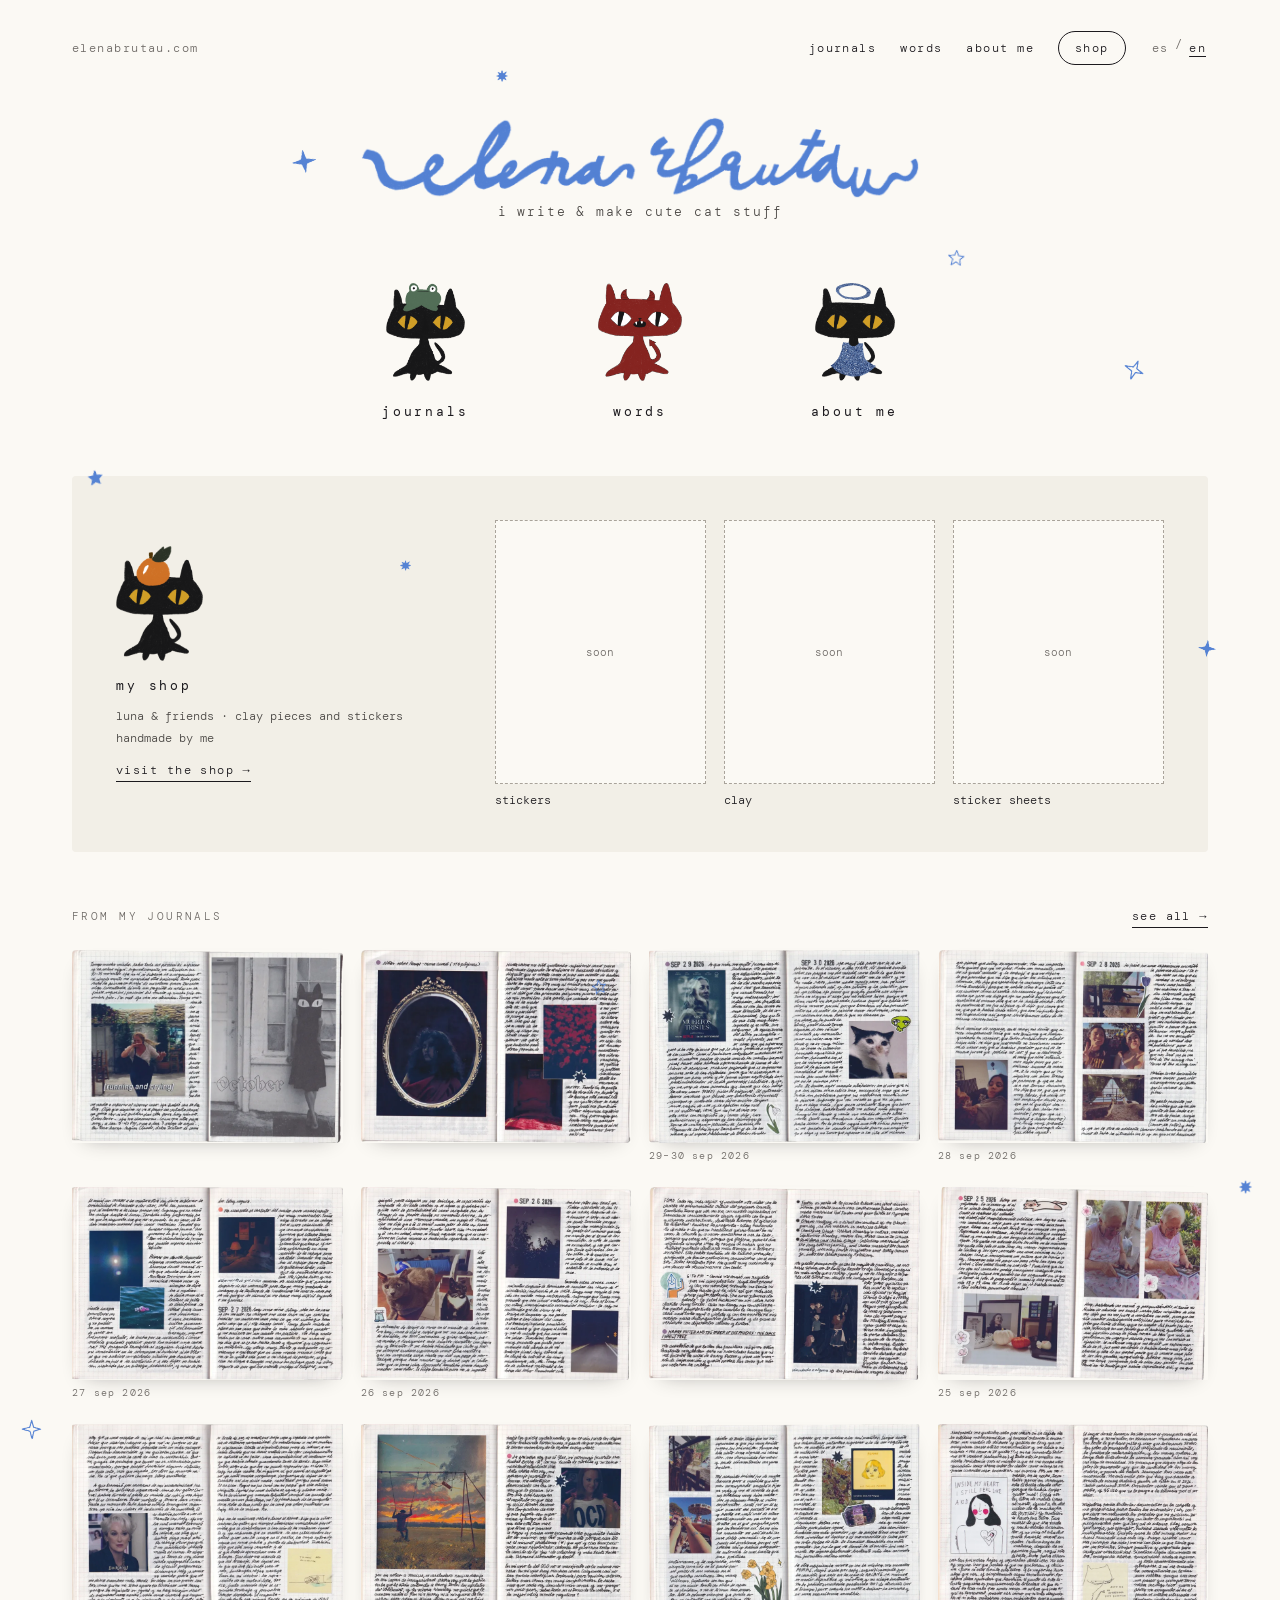
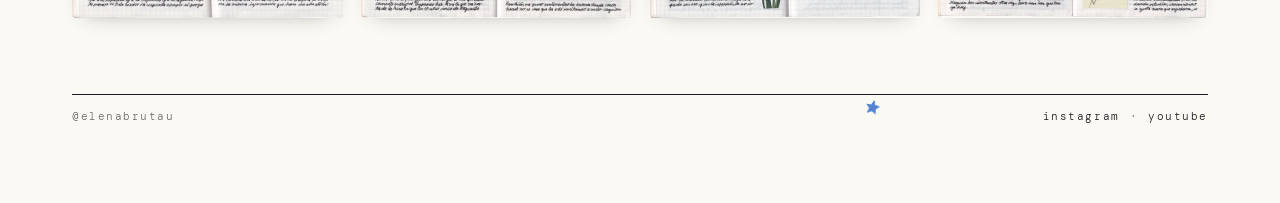
==== commit 66439e69: "Nueva frase: i write & make cute cat stuff Co-Authored-By: Claude Opus 5.5 <noreply@anthropic.com> C" ====
--- a/index.html
+++ b/index.html
@@ -4,10 +4,10 @@
 <meta charset="utf-8">
 <meta name="viewport" content="width=device-width, initial-scale=1">
 <title>elena brutau</title>
-<meta name="description" content="I paint cats & write in my journal. Journals, words and luna & friends — clay and stickers made by hand.">
+<meta name="description" content="I write & make cute cat stuff. Journals, words and luna & friends — clay and stickers made by hand.">
 <link rel="icon" href="img/v2/gato-rana.png">
 <meta property="og:title" content="elena brutau">
-<meta property="og:description" content="I paint cats & write in my journal. Journals, words and luna & friends — clay and stickers made by hand.">
+<meta property="og:description" content="I write & make cute cat stuff. Journals, words and luna & friends — clay and stickers made by hand.">
 <meta property="og:image" content="https://elenabrutau.com/img/v2/nombre.png">
 <link rel="preconnect" href="https://fonts.googleapis.com">
 <link rel="preconnect" href="https://fonts.gstatic.com" crossorigin>
@@ -39,7 +39,7 @@
 </header>
 <section class="cabeza">
 <h1><img src="img/v2/nombre.png" alt="elena brutau" width="1200" height="178"></h1>
-<p><span class="es">pinto gatos y escribo en mi diario</span><span class="en">i paint cats &amp; write in my journal</span></p>
+<p><span class="es">escribo y hago cositas de gatos</span><span class="en">i write &amp; make cute cat stuff</span></p>
 </section>
 <nav class="guardianes" aria-label="sections">
 <a class="guardian" href="journals.html"><span class="gato"><img src="img/v2/gato-rana.png" alt="" width="566" height="700"></span><span class="titulo-seccion">journals</span></a>
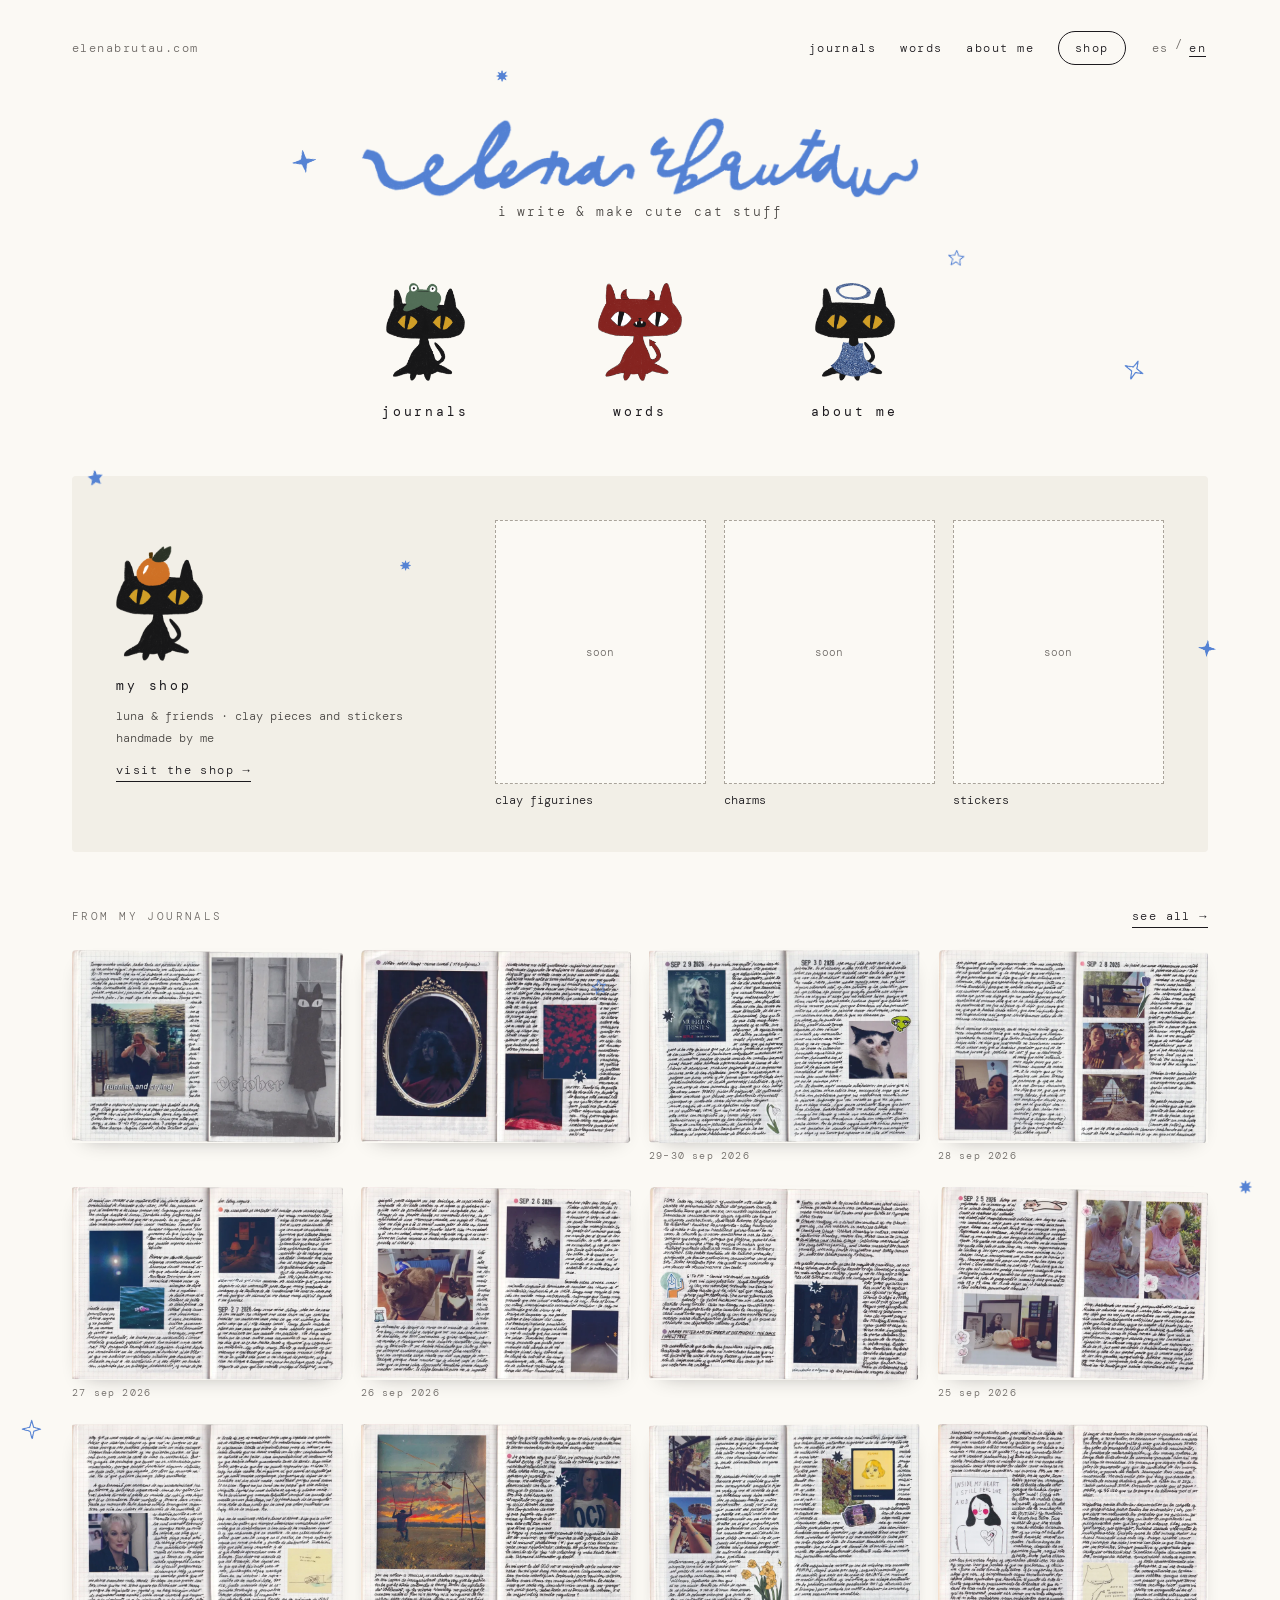
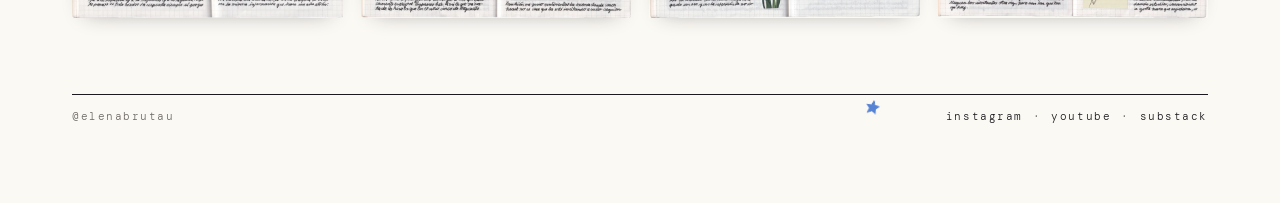
==== commit 7afba272: "Add Substack links; shop placeholders: clay figurines, charms, stickers Co-Authored-By: Claude Opus " ====
--- a/index.html
+++ b/index.html
@@ -39,7 +39,7 @@
 </header>
 <section class="cabeza">
 <h1><img src="img/v2/nombre.png" alt="elena brutau" width="1200" height="178"></h1>
-<p><span class="es">escribo y hago cositas de gatos</span><span class="en">i write &amp; make cute cat stuff</span></p>
+<p><span class="es">escribo y creo gatitos</span><span class="en">i write &amp; make cute cat stuff</span></p>
 </section>
 <nav class="guardianes" aria-label="sections">
 <a class="guardian" href="journals.html"><span class="gato"><img src="img/v2/gato-rana.png" alt="" width="566" height="700"></span><span class="titulo-seccion">journals</span></a>
@@ -54,9 +54,9 @@
 <a class="enlace-linea" href="shop.html"><span class="es">ver la tienda →</span><span class="en">visit the shop →</span></a>
 </div>
 <div class="productos">
+<div class="producto"><div class="foto"><span class="es">pronto</span><span class="en">soon</span></div><span><span class="es">figuritas de clay</span><span class="en">clay figurines</span></span></div>
+<div class="producto"><div class="foto"><span class="es">pronto</span><span class="en">soon</span></div><span>charms</span></div>
 <div class="producto"><div class="foto"><span class="es">pronto</span><span class="en">soon</span></div><span>stickers</span></div>
-<div class="producto"><div class="foto"><span class="es">pronto</span><span class="en">soon</span></div><span>clay</span></div>
-<div class="producto"><div class="foto"><span class="es">pronto</span><span class="en">soon</span></div><span><span class="es">hojas de stickers</span><span class="en">sticker sheets</span></span></div>
 </div>
 </section>
 <section aria-label="journal">
@@ -65,7 +65,7 @@
 </section>
 <footer class="pie">
 <span>@elenabrutau</span>
-<nav aria-label="social"><a href="https://www.instagram.com/elenabrutau/" target="_blank" rel="noopener">instagram</a> · <a href="https://www.youtube.com/@elenabrutau" target="_blank" rel="noopener">youtube</a></nav>
+<nav aria-label="social"><a href="https://www.instagram.com/elenabrutau/" target="_blank" rel="noopener">instagram</a> · <a href="https://www.youtube.com/@elenabrutau" target="_blank" rel="noopener">youtube</a> · <a href="https://elenabrutau.substack.com" target="_blank" rel="noopener">substack</a></nav>
 </footer>
 </main>
 <script src="diario.js?v=20261015"></script>
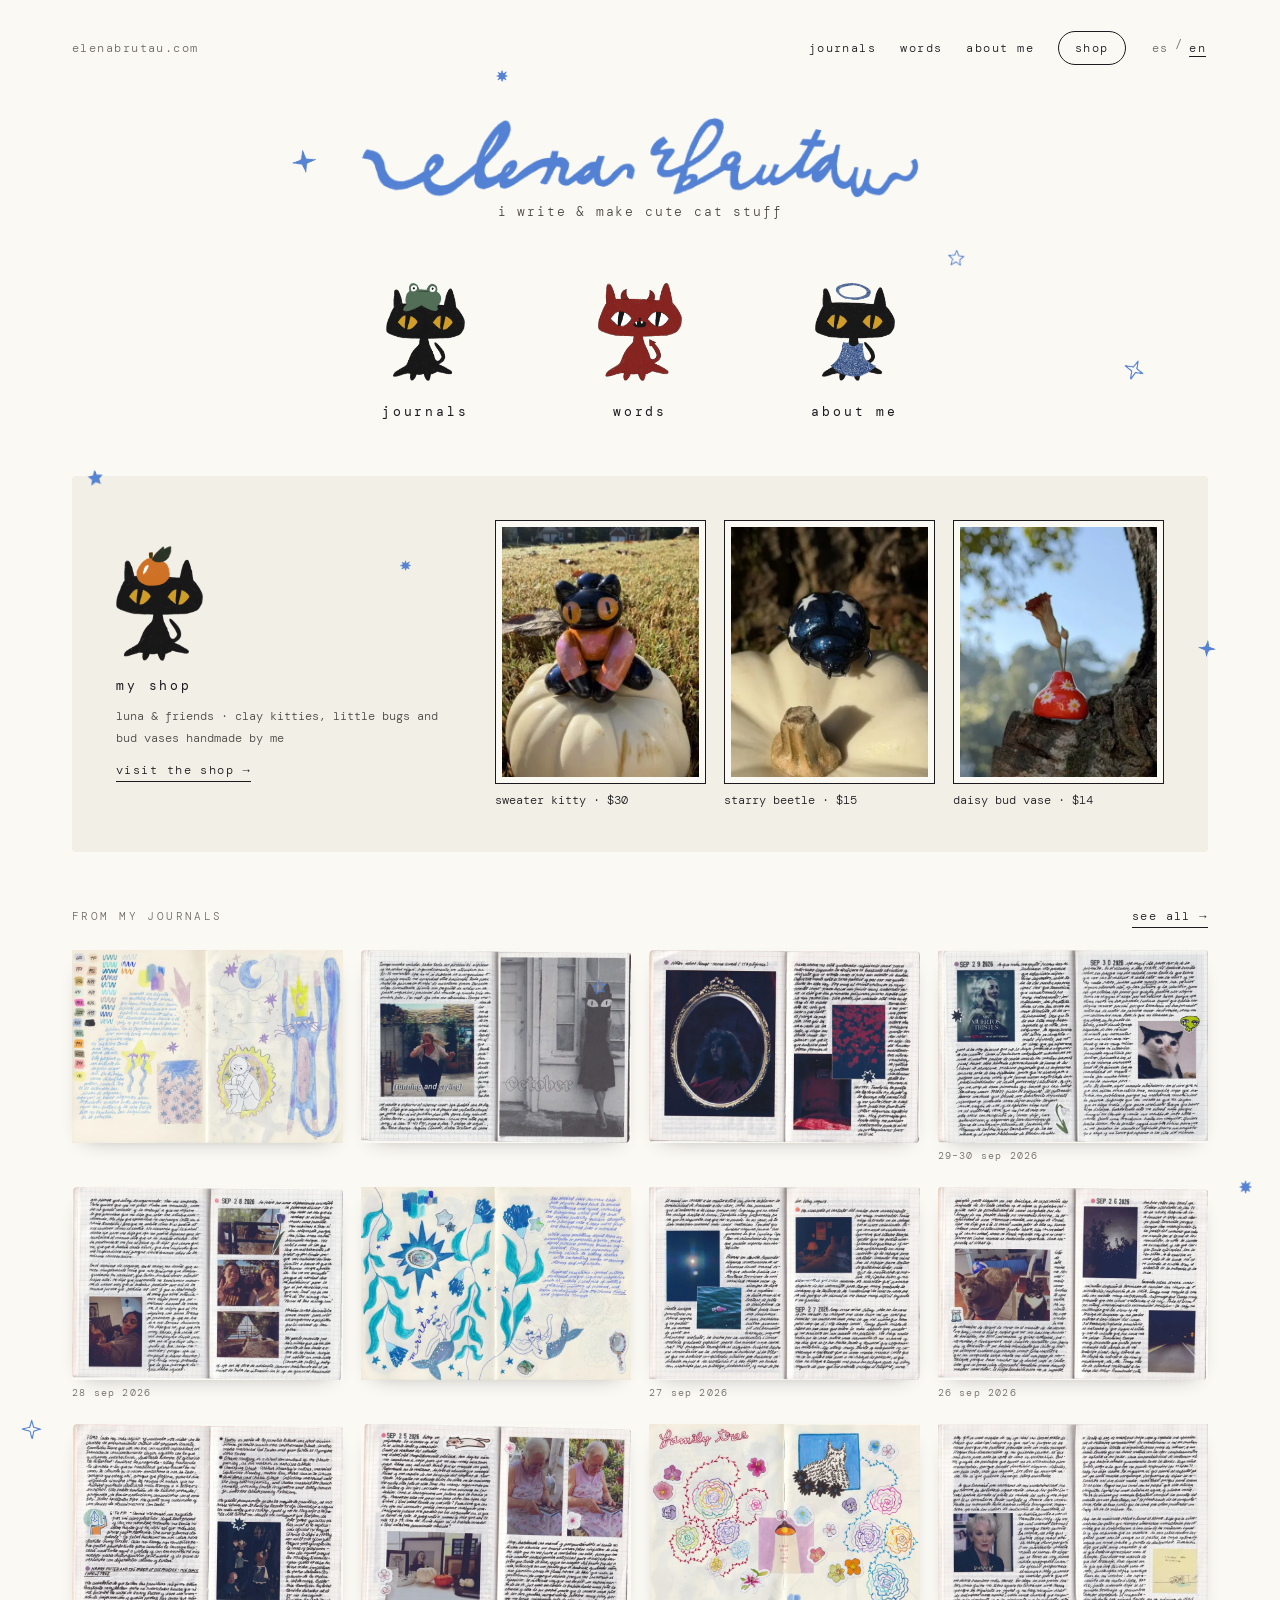
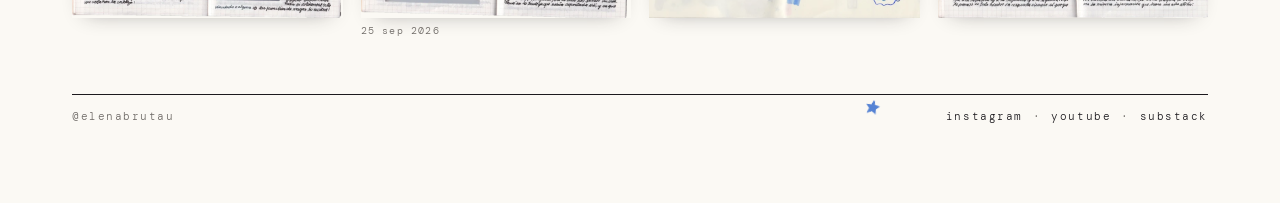
==== commit 969ef76e: "Shop: 9 luna & friends pieces with prices, bag and PayPal checkout Shipping $6 in the US, free from " ====
--- a/index.html
+++ b/index.html
@@ -12,7 +12,7 @@
 <link rel="preconnect" href="https://fonts.googleapis.com">
 <link rel="preconnect" href="https://fonts.gstatic.com" crossorigin>
 <link href="https://fonts.googleapis.com/css2?family=DM+Mono:wght@300;400&display=swap" rel="stylesheet">
-<link rel="stylesheet" href="site.css?v=20261015">
+<link rel="stylesheet" href="site.css?v=20261015b">
 </head>
 <body>
 <main class="pagina">
@@ -50,13 +50,13 @@
 <div class="lado">
 <img src="img/v2/gato-naranja.png" alt="" width="528" height="700">
 <h2><span class="es">mi tienda</span><span class="en">my shop</span></h2>
-<p><span class="es">luna &amp; friends · piezas de clay y stickers hechos a mano por mí</span><span class="en">luna &amp; friends · clay pieces and stickers handmade by me</span></p>
+<p><span class="es">luna &amp; friends · gatitos, bichitos y floreritos de clay hechos a mano por mí</span><span class="en">luna &amp; friends · clay kitties, little bugs and bud vases handmade by me</span></p>
 <a class="enlace-linea" href="shop.html"><span class="es">ver la tienda →</span><span class="en">visit the shop →</span></a>
 </div>
 <div class="productos">
-<div class="producto"><div class="foto"><span class="es">pronto</span><span class="en">soon</span></div><span><span class="es">figuritas de clay</span><span class="en">clay figurines</span></span></div>
-<div class="producto"><div class="foto"><span class="es">pronto</span><span class="en">soon</span></div><span>charms</span></div>
-<div class="producto"><div class="foto"><span class="es">pronto</span><span class="en">soon</span></div><span>stickers</span></div>
+<a class="producto" href="shop.html"><span class="foto real"><img src="img/tienda/gatito-1-mini.webp" alt="" loading="lazy" width="440" height="550"></span><span><span class="es">gatito de suéter · $30</span><span class="en">sweater kitty · $30</span></span></a>
+<a class="producto" href="shop.html"><span class="foto real"><img src="img/tienda/escarabajo-1-mini.webp" alt="" loading="lazy" width="440" height="550"></span><span><span class="es">escarabajo de estrellas · $15</span><span class="en">starry beetle · $15</span></span></a>
+<a class="producto" href="shop.html"><span class="foto real"><img src="img/tienda/margaritas-1-mini.webp" alt="" loading="lazy" width="440" height="550"></span><span><span class="es">florerito de margaritas · $14</span><span class="en">daisy bud vase · $14</span></span></a>
 </div>
 </section>
 <section aria-label="journal">
--- a/site.css
+++ b/site.css
@@ -120,3 +120,79 @@
   .sobre { gap: 32px; }
 }
 @media (prefers-reduced-motion: reduce) { * { transition: none !important; } }
+
+/* tienda luna & friends */
+.filtros { display: flex; justify-content: center; gap: 8px; flex-wrap: wrap; margin-top: -24px; }
+.filtros button { font: inherit; font-size: 11px; letter-spacing: .14em; background: none; color: var(--gris); border: .5px solid #C9C3B8; border-radius: 999px; padding: 6px 14px; cursor: pointer; }
+.filtros button[aria-pressed="true"] { color: var(--tinta); border-color: var(--tinta); }
+.tienda { max-width: 900px; width: 100%; margin: 0 auto; display: grid; grid-template-columns: repeat(3, minmax(0, 1fr)); gap: 34px 18px; }
+.pieza { all: unset; cursor: pointer; display: flex; flex-direction: column; gap: 8px; font-size: 12px; min-width: 0; }
+.pieza[hidden] { display: none; }
+.pieza .foto { position: relative; display: block; aspect-ratio: 4 / 5; overflow: hidden; background: var(--papel); border: .5px solid var(--tinta); padding: 7px; }
+.pieza .foto img.ph { display: block; width: 100%; height: 100%; object-fit: cover; transition: transform .35s; }
+.pieza .foto .ph2 { position: absolute; inset: 7px; width: calc(100% - 14px); height: calc(100% - 14px); object-fit: cover; opacity: 0; transition: opacity .35s; }
+.pieza:hover .ph2, .pieza:focus-visible .ph2 { opacity: 1; }
+.pieza:hover .sticker, .pieza:focus-visible .sticker { opacity: 0; }
+.pieza:hover .nombre, .pieza:focus-visible .nombre { color: var(--azul); }
+.pieza:focus-visible .foto, .miniaturas button:focus-visible, .filtros button:focus-visible, .cta:focus-visible, .bolsa li button:focus-visible { outline: 1px solid var(--azul); outline-offset: 3px; }
+.sticker { position: absolute; z-index: 1; height: auto; pointer-events: none; transition: opacity .25s; }
+.sticker.crema { filter: drop-shadow(0 1px 1.5px rgba(28,26,30,.35)); }
+.sello { position: absolute; z-index: 2; left: 50%; top: 50%; transform: translate(-50%,-50%) rotate(-6deg); background: var(--papel); border: .5px solid var(--tinta); border-radius: 999px; padding: 6px 14px; font-size: 11px; letter-spacing: .18em; }
+.fila { display: flex; justify-content: space-between; gap: 10px; letter-spacing: .06em; }
+.precio { font-variant-numeric: tabular-nums; white-space: nowrap; }
+.fila .precio { color: var(--gris); }
+.sub { font-size: 10px; letter-spacing: .14em; color: var(--gris); margin-top: -4px; }
+.sep { display: flex; align-items: center; gap: 14px; color: var(--gris); font-size: 10px; letter-spacing: .22em; max-width: 900px; width: 100%; margin: 0 auto; scroll-margin-top: 20px; }
+.sep::before, .sep::after { content: ""; flex: 1; border-top: .5px dashed #A9A39A; }
+.ficha { max-width: 900px; width: 100%; margin: 0 auto; display: grid; grid-template-columns: minmax(0, 1.1fr) minmax(0, 1fr); gap: 48px; align-items: start; }
+.principal { aspect-ratio: 4 / 5; border: .5px solid var(--tinta); overflow: hidden; background: var(--papel-2); }
+.principal img { display: block; width: 100%; height: 100%; object-fit: cover; }
+.miniaturas { display: flex; flex-wrap: wrap; gap: 8px; margin-top: 10px; }
+.miniaturas button { all: unset; cursor: pointer; width: 58px; aspect-ratio: 4 / 5; border: .5px solid #C9C3B8; overflow: hidden; opacity: .65; }
+.miniaturas button[aria-current="true"] { border-color: var(--tinta); opacity: 1; }
+.miniaturas img { display: block; width: 100%; height: 100%; object-fit: cover; }
+.info { display: flex; flex-direction: column; gap: 16px; padding-top: 4px; }
+.info .sub { margin: 0; }
+.info h2, .bolsa h2 { margin: 0; font-weight: 400; font-size: 13px; letter-spacing: .22em; }
+.info h2 .st { width: 13px; vertical-align: -1px; margin-left: 8px; transform: rotate(10deg); }
+.info .precio { font-size: 13px; letter-spacing: .1em; }
+.info p { margin: 0; font-size: 13px; line-height: 2; color: var(--gris-2); max-width: 42ch; }
+.datos { list-style: none; margin: 0; padding: 0; border-top: .5px solid #C9C3B8; }
+.datos li { display: flex; justify-content: space-between; gap: 16px; padding: 9px 0; border-bottom: .5px solid #C9C3B8; font-size: 11px; letter-spacing: .08em; }
+.datos li span:first-child { color: var(--gris); flex-shrink: 0; }
+.datos li span:last-child { text-align: right; }
+.cta { font: inherit; font-size: 12px; letter-spacing: .14em; color: var(--tinta); background: none; border: .5px solid var(--tinta); border-radius: 999px; padding: 9px 18px; cursor: pointer; align-self: flex-start; display: inline-flex; gap: 8px; align-items: center; }
+.cta:hover { color: var(--azul); border-color: var(--azul); }
+.cta[aria-pressed="true"] { color: var(--azul); border-color: var(--azul); }
+.cta.apagado { color: var(--gris); border-color: #C9C3B8; cursor: default; }
+.cta img { width: 13px; }
+.bolsa { max-width: 900px; width: 100%; margin: 0 auto; background: var(--papel-2); border-radius: 4px; padding: 28px 32px; display: flex; flex-direction: column; gap: 14px; font-size: 12px; }
+.bolsa h2 span { color: var(--gris); }
+.bolsa .vacia { margin: 0; color: var(--gris); }
+.bolsa ul { list-style: none; margin: 0; padding: 0; }
+.bolsa li { display: grid; grid-template-columns: 44px minmax(0, 1fr) auto 28px; gap: 12px; align-items: center; padding: 8px 0; border-bottom: .5px solid #DAD5CB; letter-spacing: .06em; }
+.bolsa li img { width: 44px; aspect-ratio: 4 / 5; object-fit: cover; border: .5px solid #C9C3B8; }
+.bolsa li button { font: inherit; background: none; border: 0; color: var(--gris); cursor: pointer; padding: 4px; }
+.bolsa li button:hover { color: var(--azul); }
+.bolsa dl { margin: 0; display: flex; flex-direction: column; gap: 6px; max-width: 320px; width: 100%; align-self: flex-end; }
+.bolsa dl div { display: flex; justify-content: space-between; gap: 12px; letter-spacing: .08em; }
+.bolsa dt { color: var(--gris); }
+.bolsa dd { margin: 0; font-variant-numeric: tabular-nums; }
+.bolsa .total { border-top: .5px solid var(--tinta); padding-top: 8px; font-weight: 400; }
+.bolsa .total dt { color: var(--tinta); }
+.bolsa .cta.pagar { align-self: flex-end; color: var(--papel); background: var(--tinta); }
+.bolsa .cta.pagar:hover { background: var(--azul); border-color: var(--azul); color: var(--papel); }
+.bolsa .nota { margin: 0; align-self: flex-end; text-align: right; font-size: 10px; letter-spacing: .1em; color: var(--gris); }
+.gracias { max-width: 560px; margin: -20px auto 0; text-align: center; font-size: 12px; line-height: 1.9; letter-spacing: .06em; color: var(--azul); border: .5px solid var(--azul); border-radius: 4px; padding: 14px 20px; }
+.productos a.producto:hover span { color: var(--azul); }
+.productos .producto .foto.real { padding: 6px; border: .5px solid var(--tinta); display: block; }
+.productos .producto .foto.real img { display: block; width: 100%; height: 100%; object-fit: cover; }
+@media (max-width: 720px) {
+  .tienda { grid-template-columns: repeat(2, minmax(0, 1fr)); gap: 26px 12px; }
+  .ficha { grid-template-columns: minmax(0, 1fr); gap: 22px; }
+  .filtros { margin-top: -14px; }
+  .bolsa { padding: 22px 16px; }
+  .bolsa dl, .bolsa .cta.pagar, .bolsa .nota { align-self: stretch; }
+  .bolsa .cta.pagar { justify-content: center; }
+  .bolsa .nota { text-align: left; }
+}
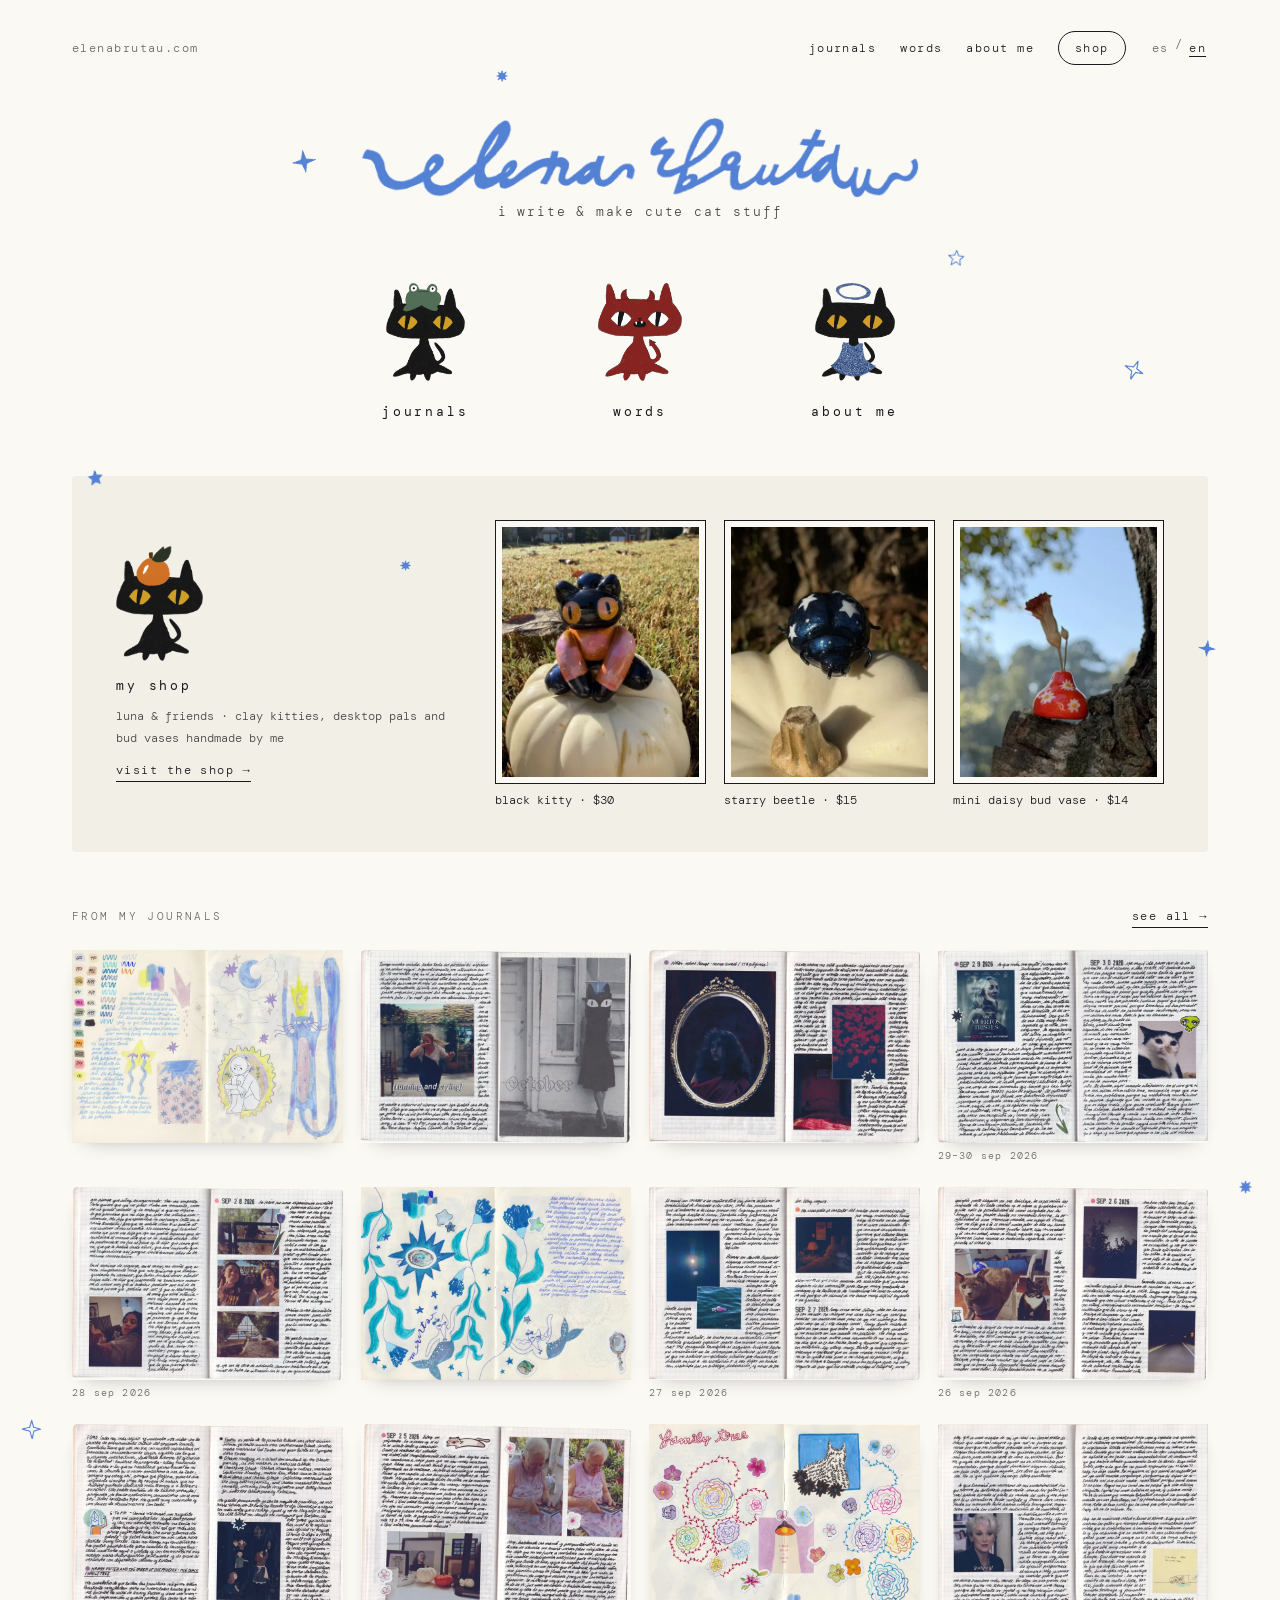
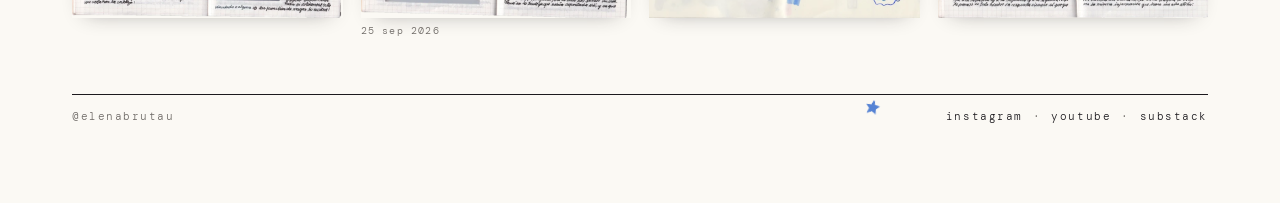
==== commit 651e1081: "Shop: Elena's piece names and desktop pals category Co-Authored-By: Claude Opus 5.5 <noreply@anthrop" ====
--- a/index.html
+++ b/index.html
@@ -50,13 +50,13 @@
 <div class="lado">
 <img src="img/v2/gato-naranja.png" alt="" width="528" height="700">
 <h2><span class="es">mi tienda</span><span class="en">my shop</span></h2>
-<p><span class="es">luna &amp; friends · gatitos, bichitos y floreritos de clay hechos a mano por mí</span><span class="en">luna &amp; friends · clay kitties, little bugs and bud vases handmade by me</span></p>
+<p><span class="es">luna &amp; friends · gatitos, desktop pals y floreritos de clay hechos a mano por mí</span><span class="en">luna &amp; friends · clay kitties, desktop pals and bud vases handmade by me</span></p>
 <a class="enlace-linea" href="shop.html"><span class="es">ver la tienda →</span><span class="en">visit the shop →</span></a>
 </div>
 <div class="productos">
-<a class="producto" href="shop.html"><span class="foto real"><img src="img/tienda/gatito-1-mini.webp" alt="" loading="lazy" width="440" height="550"></span><span><span class="es">gatito de suéter · $30</span><span class="en">sweater kitty · $30</span></span></a>
+<a class="producto" href="shop.html"><span class="foto real"><img src="img/tienda/gatito-1-mini.webp" alt="" loading="lazy" width="440" height="550"></span><span><span class="es">gatito negro · $30</span><span class="en">black kitty · $30</span></span></a>
 <a class="producto" href="shop.html"><span class="foto real"><img src="img/tienda/escarabajo-1-mini.webp" alt="" loading="lazy" width="440" height="550"></span><span><span class="es">escarabajo de estrellas · $15</span><span class="en">starry beetle · $15</span></span></a>
-<a class="producto" href="shop.html"><span class="foto real"><img src="img/tienda/margaritas-1-mini.webp" alt="" loading="lazy" width="440" height="550"></span><span><span class="es">florerito de margaritas · $14</span><span class="en">daisy bud vase · $14</span></span></a>
+<a class="producto" href="shop.html"><span class="foto real"><img src="img/tienda/margaritas-1-mini.webp" alt="" loading="lazy" width="440" height="550"></span><span><span class="es">mini florerito de margaritas · $14</span><span class="en">mini daisy bud vase · $14</span></span></a>
 </div>
 </section>
 <section aria-label="journal">
